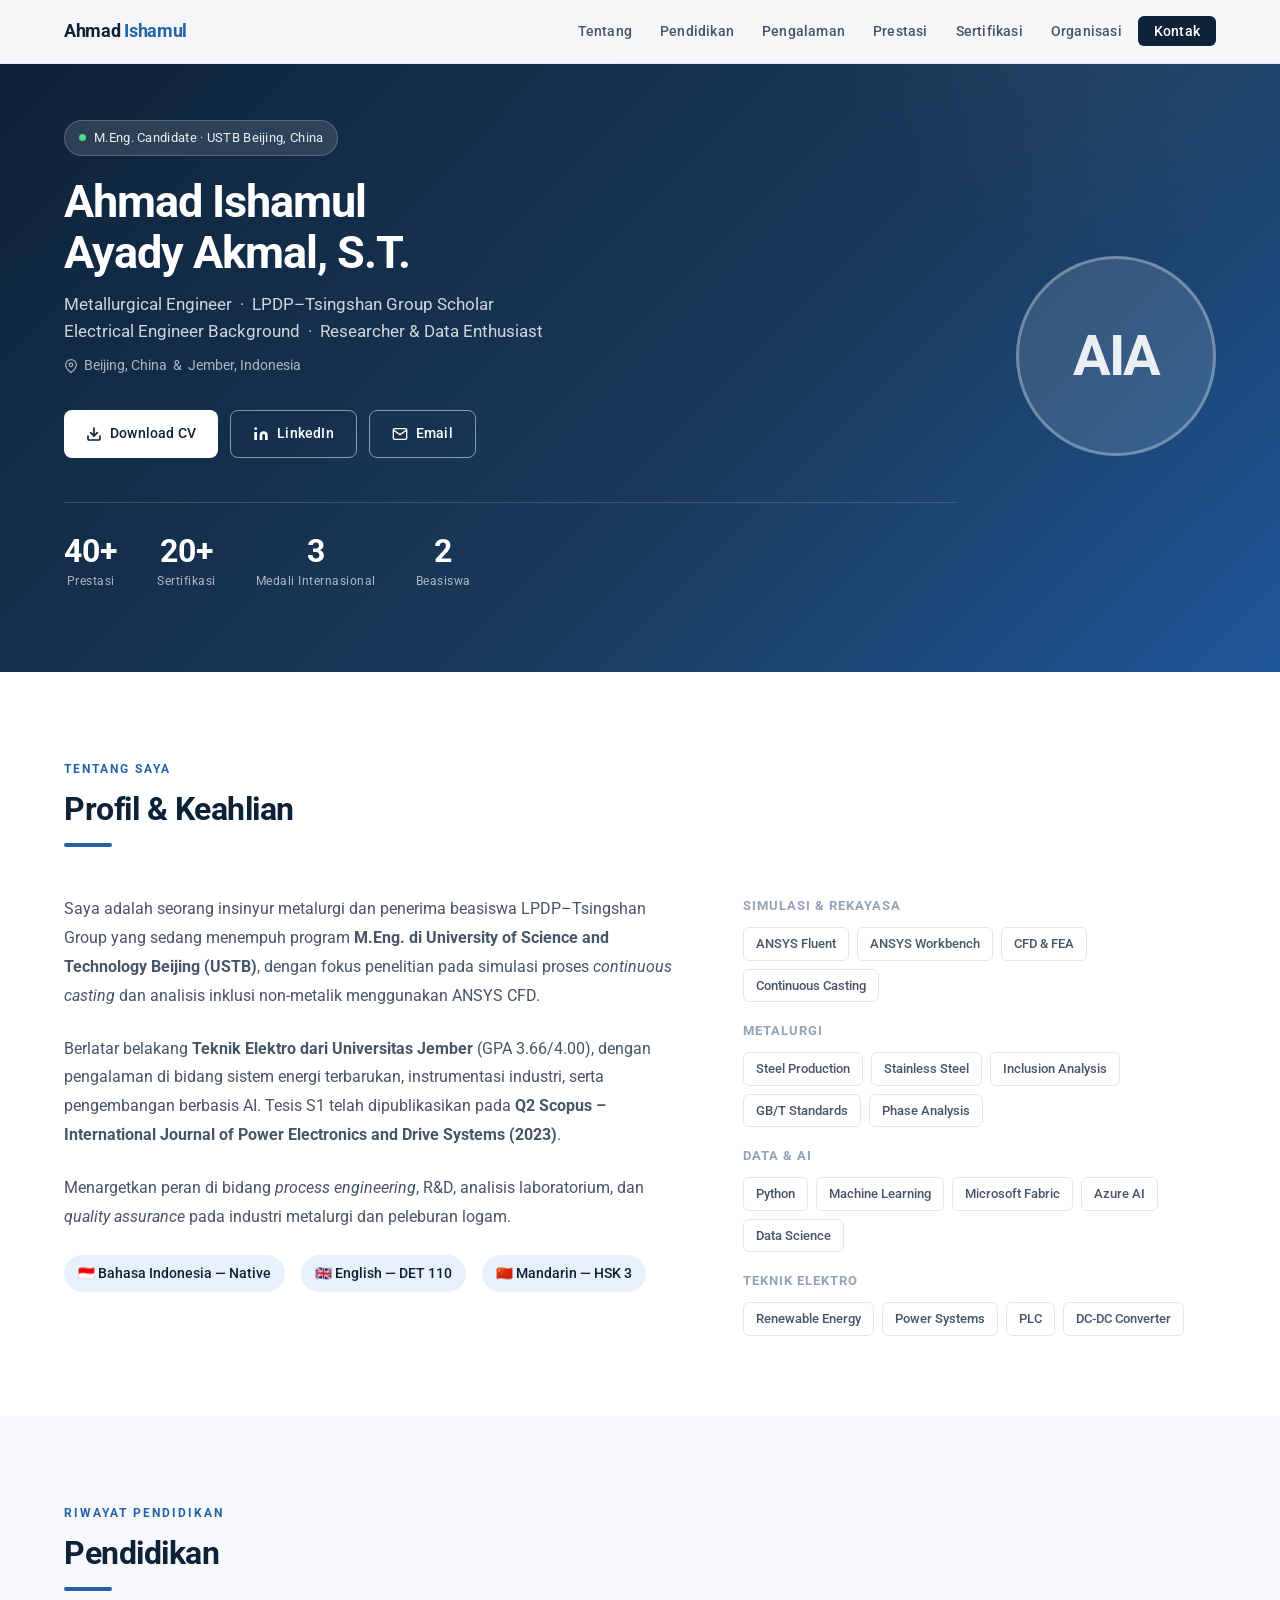
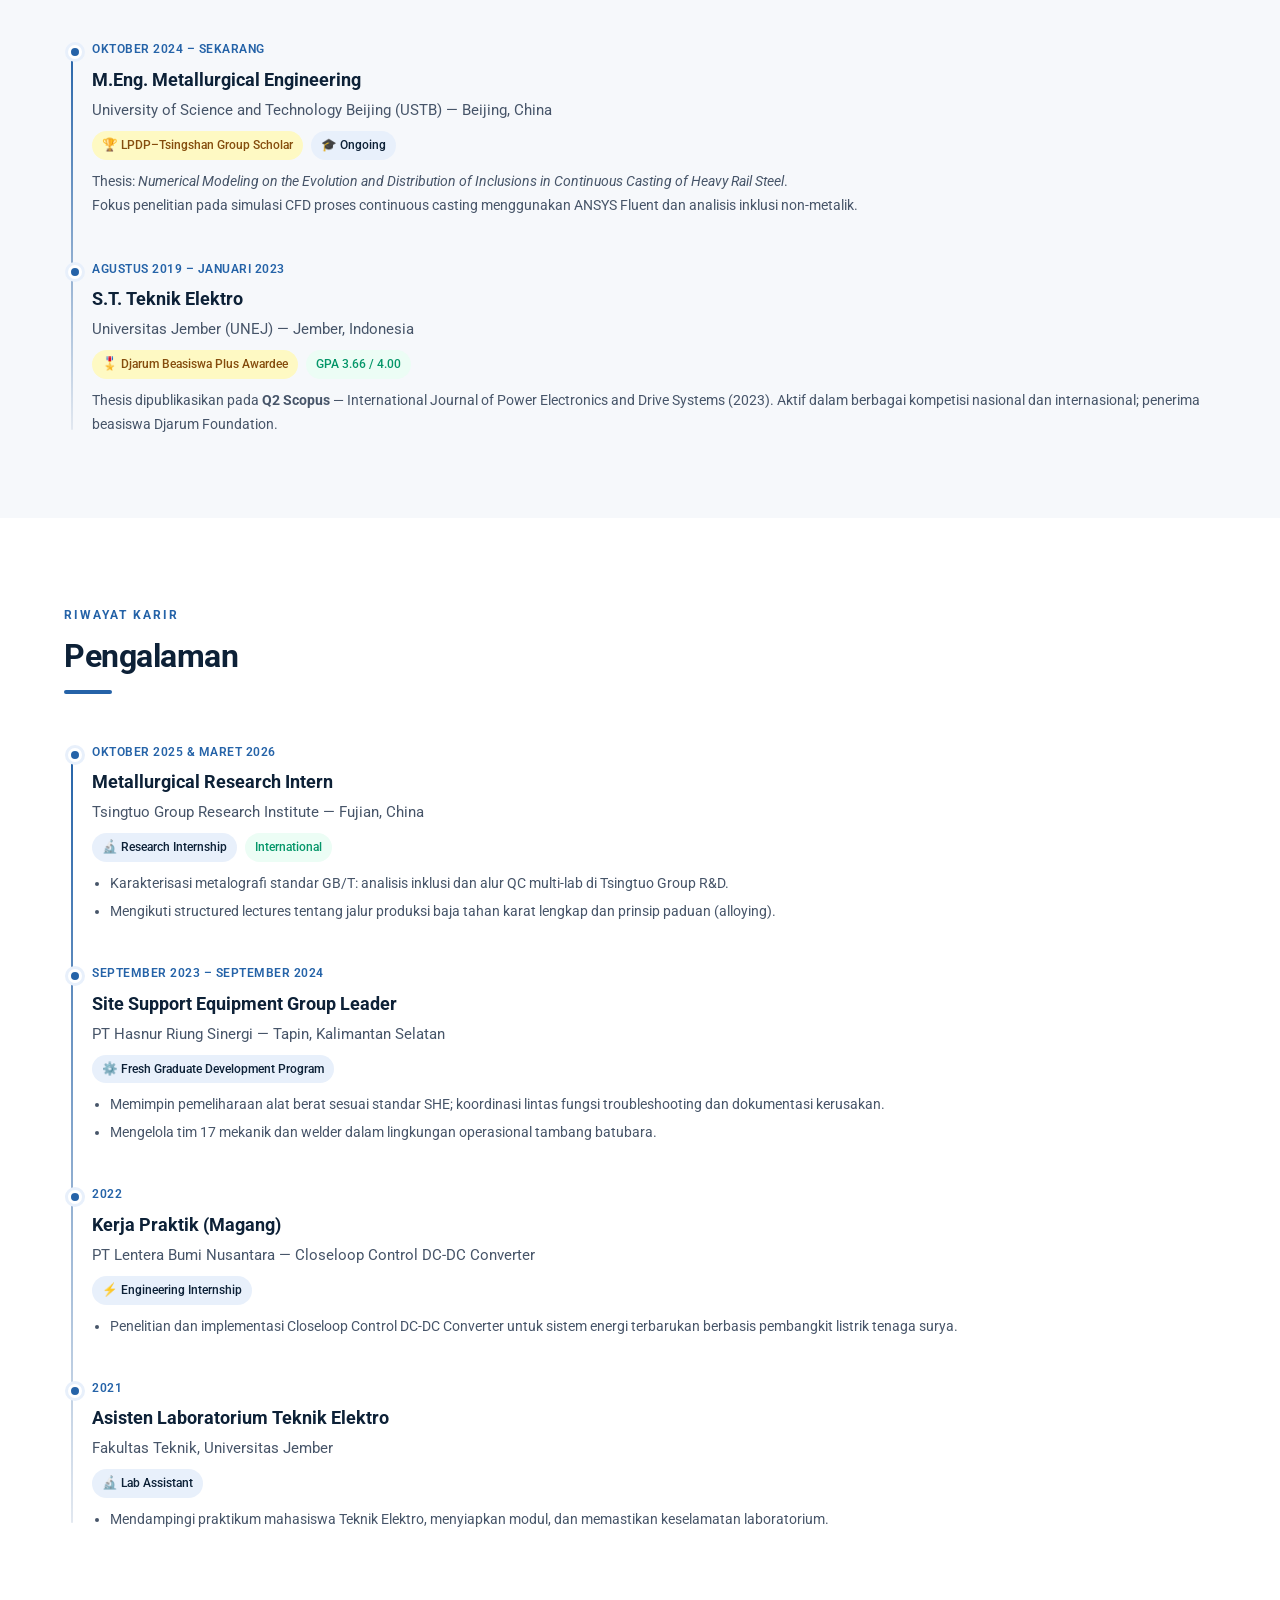
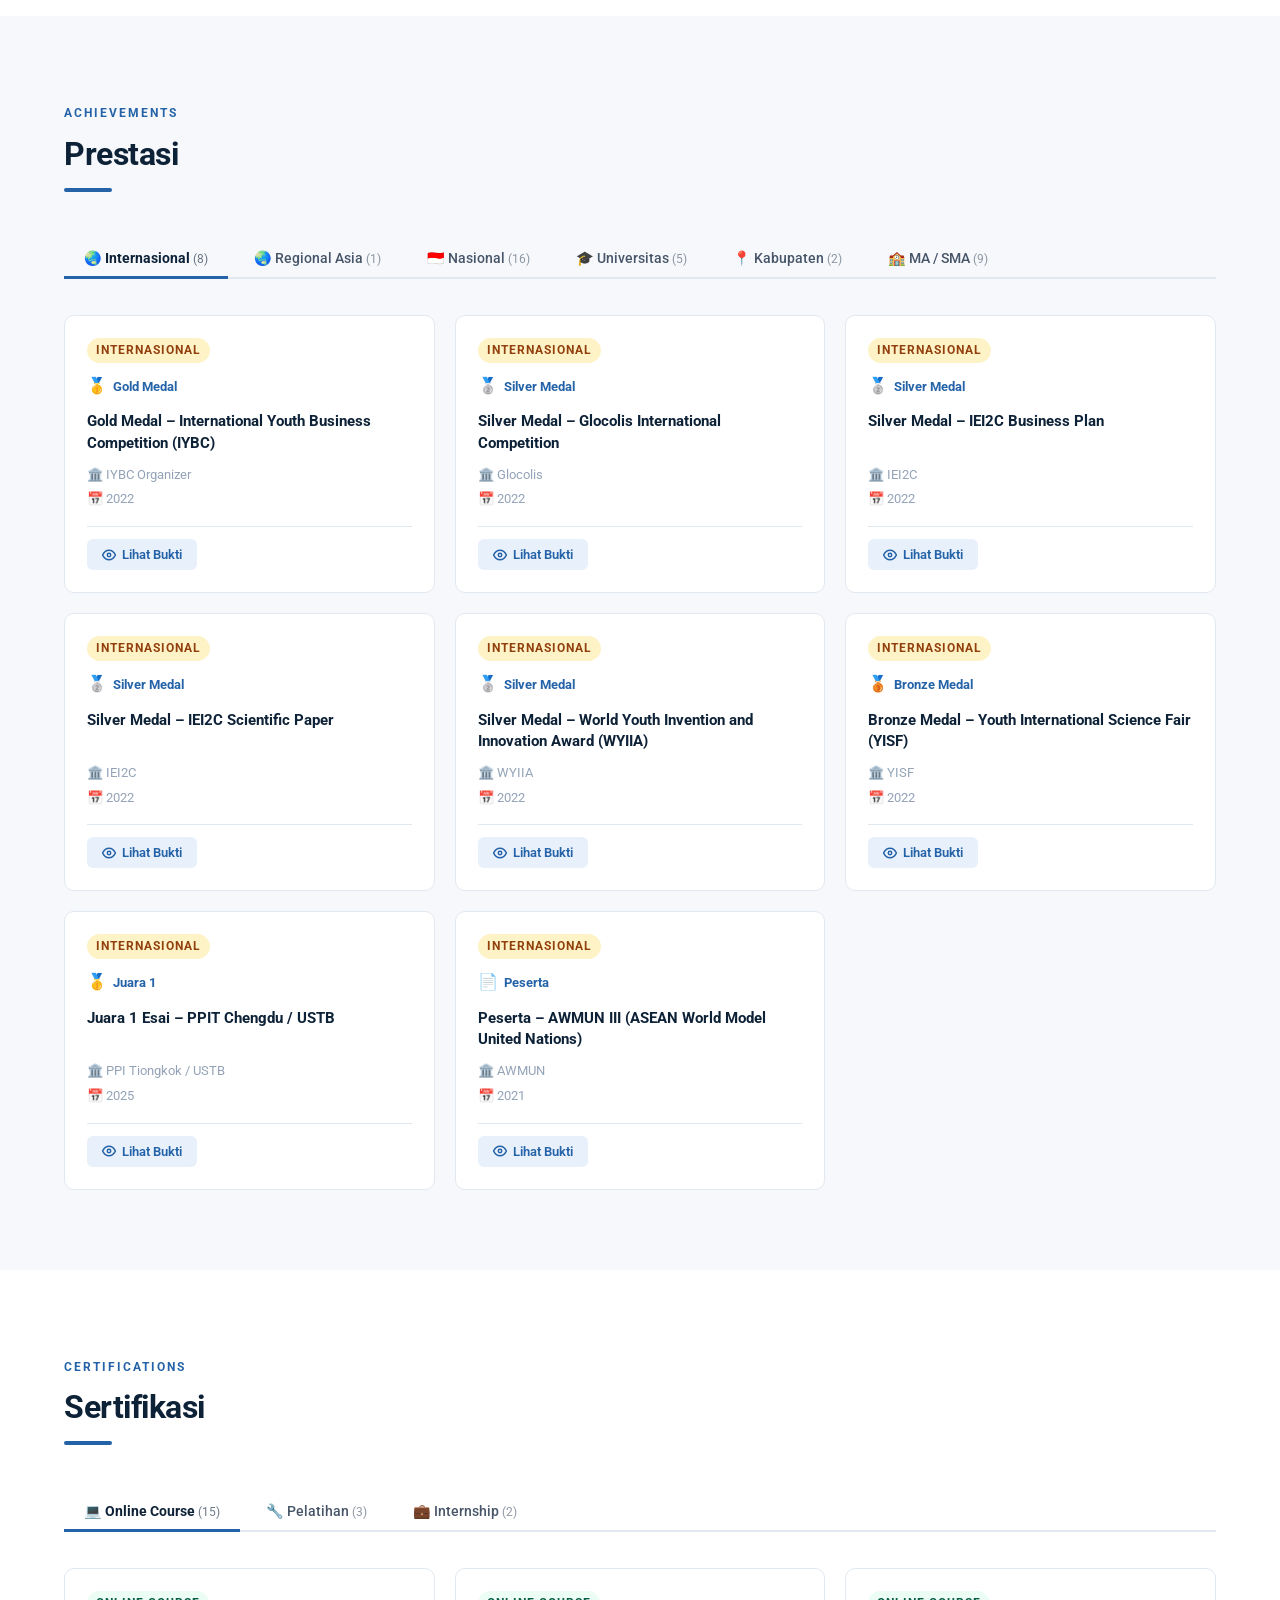
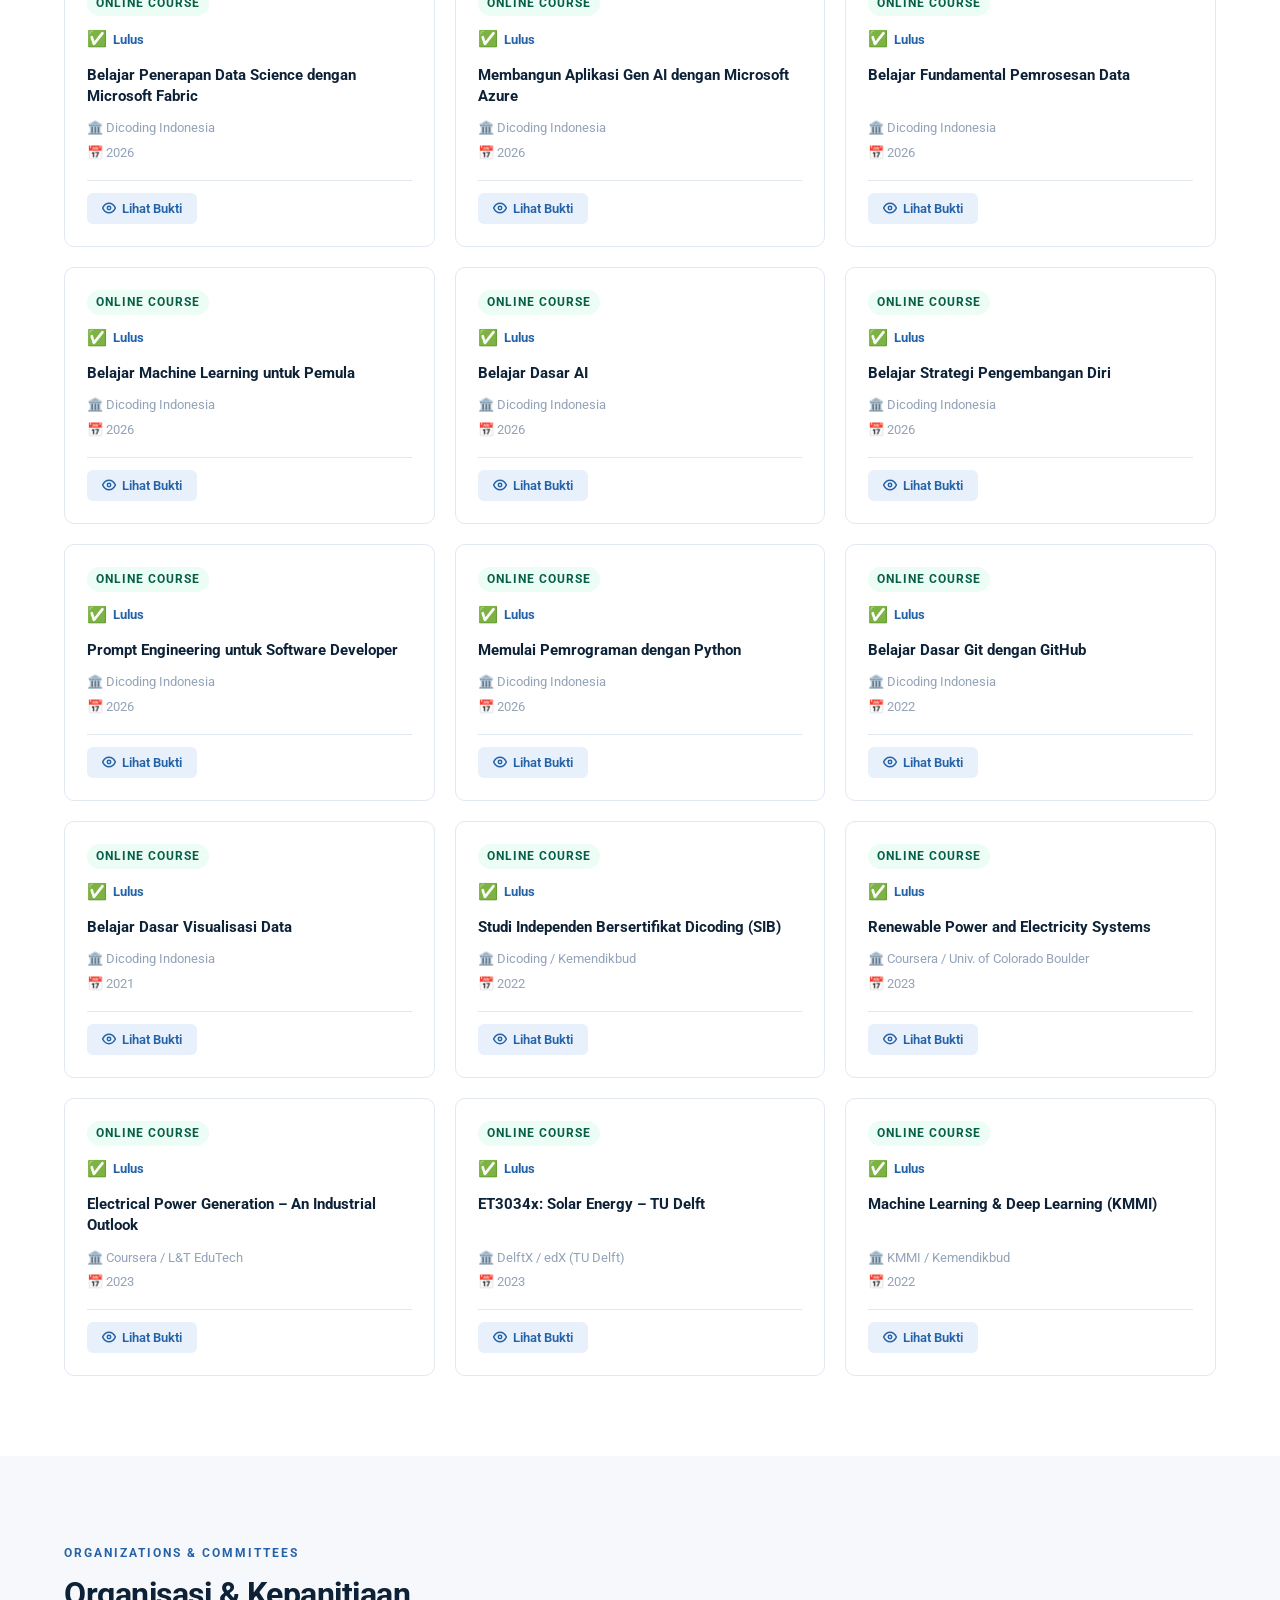
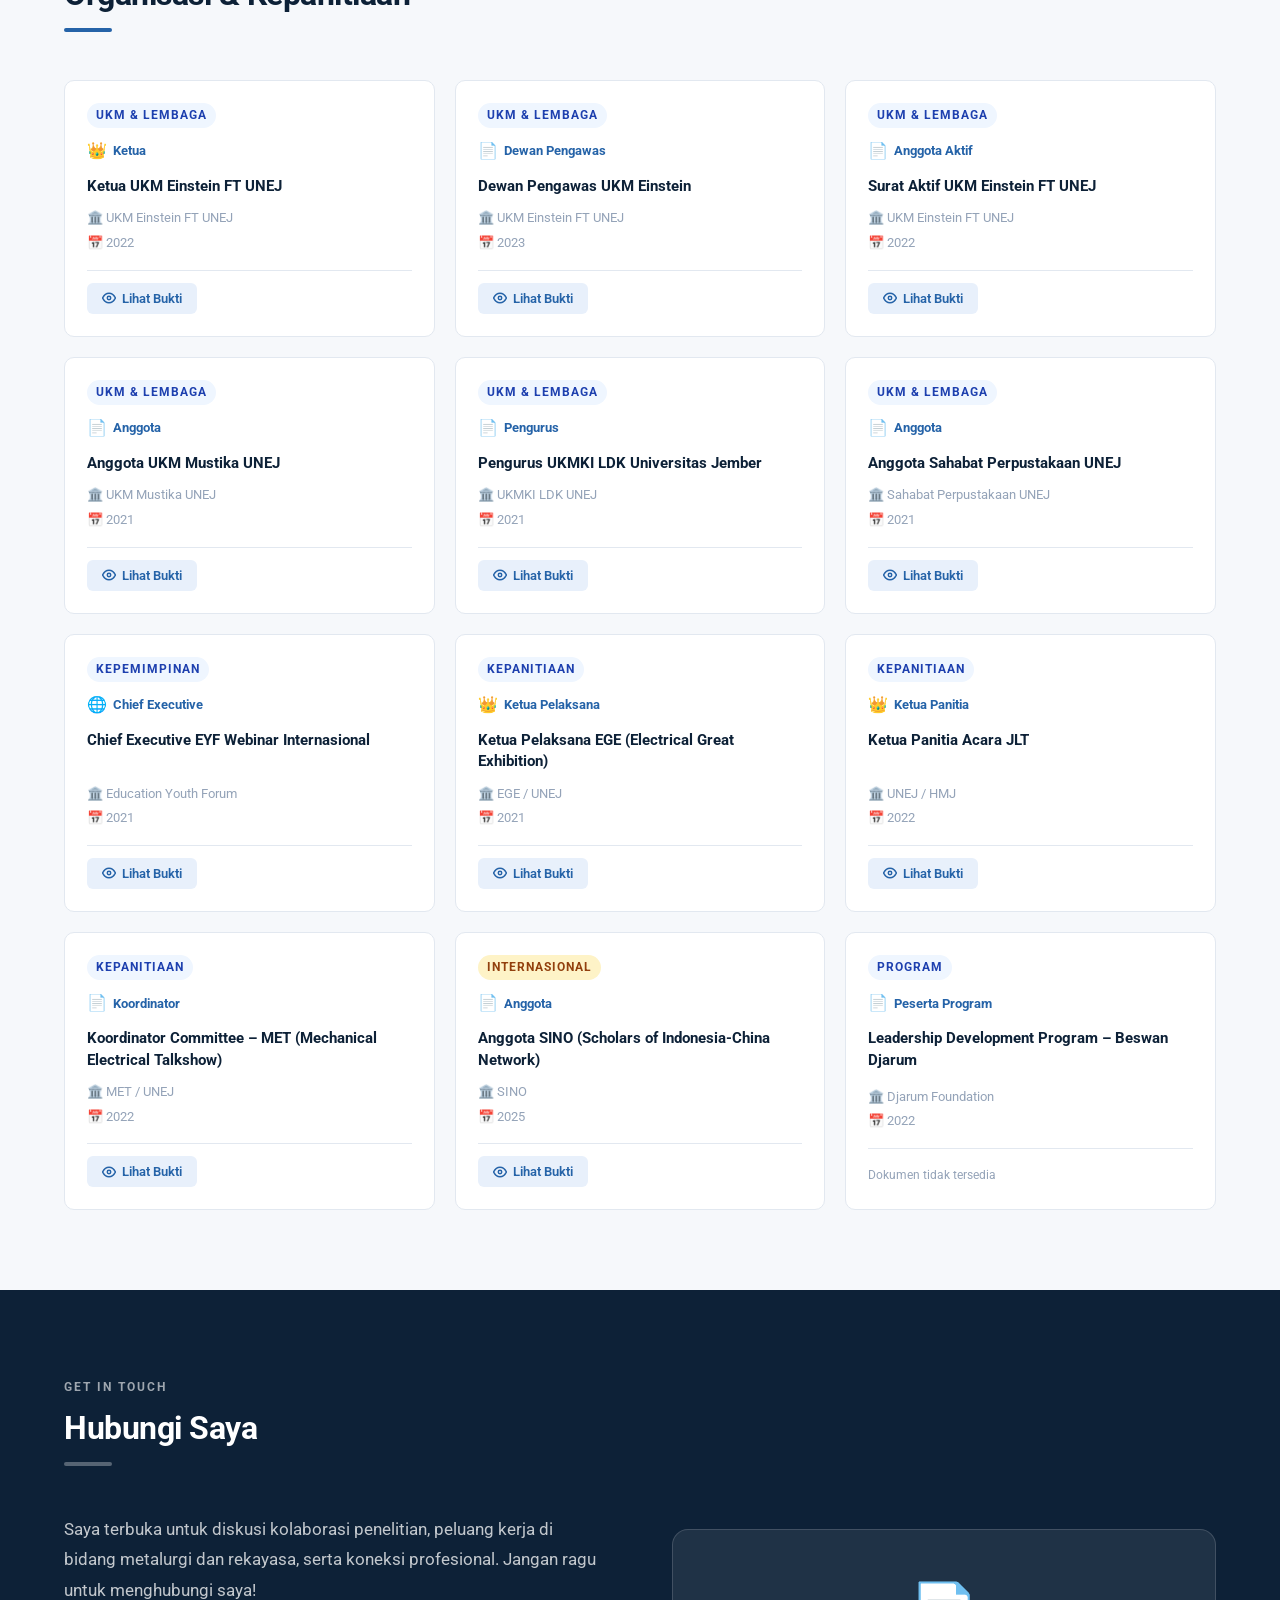
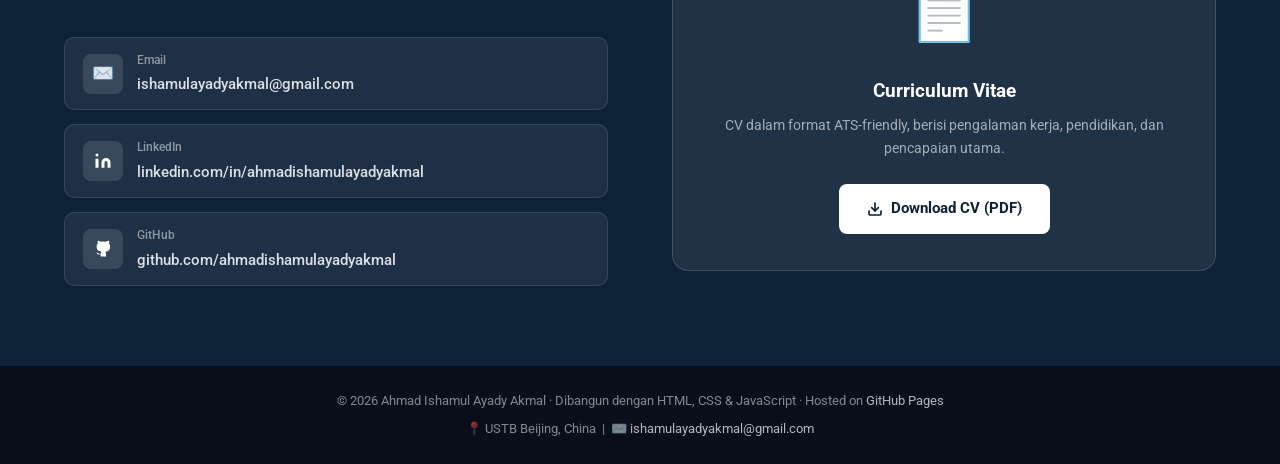
==== index.html @ e3a7e5b3 "Add files via upload" ====
<!DOCTYPE html>
<html lang="id">
<head>
  <meta charset="UTF-8" />
  <meta name="viewport" content="width=device-width, initial-scale=1.0" />
  <meta name="description" content="Ahmad Ishamul Ayady Akmal — Metallurgical Engineer, LPDP-Tsingshan Scholar, M.Eng. USTB Beijing. Personal branding website showcasing achievements, certifications, and organizational experience." />
  <meta name="author" content="Ahmad Ishamul Ayady Akmal" />
  <meta property="og:title" content="Ahmad Ishamul Ayady Akmal — Personal Portfolio" />
  <meta property="og:description" content="Metallurgical Engineer | LPDP-Tsingshan Scholar | M.Eng. USTB Beijing" />
  <meta property="og:type" content="website" />
  <title>Ahmad Ishamul Ayady Akmal | Portfolio</title>

  <!-- Google Fonts: Roboto -->
  <link rel="preconnect" href="https://fonts.googleapis.com" />
  <link rel="preconnect" href="https://fonts.gstatic.com" crossorigin />
  <link href="https://fonts.googleapis.com/css2?family=Roboto:wght@300;400;500;700&display=swap" rel="stylesheet" />

  <link rel="stylesheet" href="assets/css/style.css" />
</head>
<body>

  <!-- ============================================================
       NAVIGATION
       ============================================================ -->
  <nav class="navbar" role="navigation" aria-label="Main navigation">
    <div class="nav-inner">
      <a href="#hero" class="nav-logo">Ahmad <span>Ishamul</span></a>

      <ul class="nav-links" id="nav-links">
        <li><a href="#about">Tentang</a></li>
        <li><a href="#education">Pendidikan</a></li>
        <li><a href="#experience">Pengalaman</a></li>
        <li><a href="#prestasi">Prestasi</a></li>
        <li><a href="#sertifikasi">Sertifikasi</a></li>
        <li><a href="#organisasi">Organisasi</a></li>
        <li><a href="#kontak" class="nav-cta">Kontak</a></li>
      </ul>

      <div class="hamburger" id="hamburger" aria-label="Toggle menu" role="button" tabindex="0">
        <span></span><span></span><span></span>
      </div>
    </div>
  </nav>

  <!-- ============================================================
       HERO
       ============================================================ -->
  <section id="hero">
    <div class="container">
      <div class="hero-inner">
        <div class="hero-content">
          <div class="hero-badge">
            <span class="dot"></span>
            M.Eng. Candidate · USTB Beijing, China
          </div>

          <h1 class="hero-name">Ahmad Ishamul<br>Ayady Akmal, S.T.</h1>

          <p class="hero-title">
            Metallurgical Engineer &nbsp;·&nbsp; LPDP–Tsingshan Group Scholar<br>
            Electrical Engineer Background &nbsp;·&nbsp; Researcher &amp; Data Enthusiast
          </p>

          <p class="hero-location">
            <svg width="14" height="14" viewBox="0 0 24 24" fill="none" stroke="currentColor" stroke-width="2" stroke-linecap="round" stroke-linejoin="round"><path d="M21 10c0 7-9 13-9 13s-9-6-9-13a9 9 0 0 1 18 0z"/><circle cx="12" cy="10" r="3"/></svg>
            Beijing, China &nbsp;&amp;&nbsp; Jember, Indonesia
          </p>

          <div class="hero-buttons">
            <a href="documents/cv/CV_Ahmad_Ishamul_ATS.pdf" target="_blank" class="btn btn-white">
              <svg width="16" height="16" viewBox="0 0 24 24" fill="none" stroke="currentColor" stroke-width="2.5" stroke-linecap="round" stroke-linejoin="round"><path d="M21 15v4a2 2 0 0 1-2 2H5a2 2 0 0 1-2-2v-4"/><polyline points="7 10 12 15 17 10"/><line x1="12" y1="15" x2="12" y2="3"/></svg>
              Download CV
            </a>
            <a href="https://linkedin.com/in/ahmadishamulayadyakmal" target="_blank" rel="noopener" class="btn btn-outline">
              <svg width="16" height="16" viewBox="0 0 24 24" fill="currentColor"><path d="M16 8a6 6 0 0 1 6 6v7h-4v-7a2 2 0 0 0-2-2 2 2 0 0 0-2 2v7h-4v-7a6 6 0 0 1 6-6z"/><rect x="2" y="9" width="4" height="12"/><circle cx="4" cy="4" r="2"/></svg>
              LinkedIn
            </a>
            <a href="mailto:ishamulayadyakmal@gmail.com" class="btn btn-outline">
              <svg width="16" height="16" viewBox="0 0 24 24" fill="none" stroke="currentColor" stroke-width="2" stroke-linecap="round" stroke-linejoin="round"><path d="M4 4h16c1.1 0 2 .9 2 2v12c0 1.1-.9 2-2 2H4c-1.1 0-2-.9-2-2V6c0-1.1.9-2 2-2z"/><polyline points="22,6 12,13 2,6"/></svg>
              Email
            </a>
          </div>

          <div class="hero-stats">
            <div class="stat-item">
              <div class="stat-num">40+</div>
              <div class="stat-label">Prestasi</div>
            </div>
            <div class="stat-item">
              <div class="stat-num">20+</div>
              <div class="stat-label">Sertifikasi</div>
            </div>
            <div class="stat-item">
              <div class="stat-num">3</div>
              <div class="stat-label">Medali Internasional</div>
            </div>
            <div class="stat-item">
              <div class="stat-num">2</div>
              <div class="stat-label">Beasiswa</div>
            </div>
          </div>
        </div>

        <!-- Profile Avatar -->
        <div class="hero-avatar" id="hero-avatar">
          <!-- Replace src below with your actual photo path, e.g.: assets/img/profile.jpg -->
          <!-- <img src="assets/img/profile.jpg" alt="Ahmad Ishamul Ayady Akmal" id="profile-img" /> -->
          <span class="avatar-placeholder">AIA</span>
        </div>
      </div>
    </div>
  </section>

  <!-- ============================================================
       ABOUT
       ============================================================ -->
  <section id="about">
    <div class="container">
      <p class="section-label">Tentang Saya</p>
      <h2 class="section-title">Profil &amp; Keahlian</h2>
      <div class="section-divider"></div>

      <div class="about-grid">
        <div>
          <p class="about-summary">
            Saya adalah seorang insinyur metalurgi dan penerima beasiswa LPDP–Tsingshan Group yang sedang menempuh program <strong>M.Eng. di University of Science and Technology Beijing (USTB)</strong>, dengan fokus penelitian pada simulasi proses <em>continuous casting</em> dan analisis inklusi non-metalik menggunakan ANSYS CFD.
          </p>
          <p class="about-summary">
            Berlatar belakang <strong>Teknik Elektro dari Universitas Jember</strong> (GPA 3.66/4.00), dengan pengalaman di bidang sistem energi terbarukan, instrumentasi industri, serta pengembangan berbasis AI. Tesis S1 telah dipublikasikan pada <strong>Q2 Scopus – International Journal of Power Electronics and Drive Systems (2023)</strong>.
          </p>
          <p class="about-summary">
            Menargetkan peran di bidang <em>process engineering</em>, R&amp;D, analisis laboratorium, dan <em>quality assurance</em> pada industri metalurgi dan peleburan logam.
          </p>

          <div class="about-lang">
            <span class="lang-tag">🇮🇩 Bahasa Indonesia — Native</span>
            <span class="lang-tag">🇬🇧 English — DET 110</span>
            <span class="lang-tag">🇨🇳 Mandarin — HSK 3</span>
          </div>
        </div>

        <div class="skills-grid">
          <div>
            <div class="skill-group-title">Simulasi &amp; Rekayasa</div>
            <div class="skill-tags">
              <span class="skill-tag">ANSYS Fluent</span>
              <span class="skill-tag">ANSYS Workbench</span>
              <span class="skill-tag">CFD &amp; FEA</span>
              <span class="skill-tag">Continuous Casting</span>
            </div>
          </div>
          <div>
            <div class="skill-group-title">Metalurgi</div>
            <div class="skill-tags">
              <span class="skill-tag">Steel Production</span>
              <span class="skill-tag">Stainless Steel</span>
              <span class="skill-tag">Inclusion Analysis</span>
              <span class="skill-tag">GB/T Standards</span>
              <span class="skill-tag">Phase Analysis</span>
            </div>
          </div>
          <div>
            <div class="skill-group-title">Data &amp; AI</div>
            <div class="skill-tags">
              <span class="skill-tag">Python</span>
              <span class="skill-tag">Machine Learning</span>
              <span class="skill-tag">Microsoft Fabric</span>
              <span class="skill-tag">Azure AI</span>
              <span class="skill-tag">Data Science</span>
            </div>
          </div>
          <div>
            <div class="skill-group-title">Teknik Elektro</div>
            <div class="skill-tags">
              <span class="skill-tag">Renewable Energy</span>
              <span class="skill-tag">Power Systems</span>
              <span class="skill-tag">PLC</span>
              <span class="skill-tag">DC-DC Converter</span>
            </div>
          </div>
        </div>
      </div>
    </div>
  </section>

  <!-- ============================================================
       EDUCATION
       ============================================================ -->
  <section id="education">
    <div class="container">
      <p class="section-label">Riwayat Pendidikan</p>
      <h2 class="section-title">Pendidikan</h2>
      <div class="section-divider"></div>

      <div class="timeline">

        <div class="timeline-item">
          <div class="timeline-dot"></div>
          <div class="tl-period">Oktober 2024 – Sekarang</div>
          <div class="tl-title">M.Eng. Metallurgical Engineering</div>
          <div class="tl-subtitle">University of Science and Technology Beijing (USTB) — Beijing, China</div>
          <div class="tl-badges">
            <span class="badge badge-gold">🏆 LPDP–Tsingshan Group Scholar</span>
            <span class="badge badge-navy">🎓 Ongoing</span>
          </div>
          <div class="tl-desc">
            Thesis: <em>Numerical Modeling on the Evolution and Distribution of Inclusions in Continuous Casting of Heavy Rail Steel</em>.<br>
            Fokus penelitian pada simulasi CFD proses continuous casting menggunakan ANSYS Fluent dan analisis inklusi non-metalik.
          </div>
        </div>

        <div class="timeline-item">
          <div class="timeline-dot"></div>
          <div class="tl-period">Agustus 2019 – Januari 2023</div>
          <div class="tl-title">S.T. Teknik Elektro</div>
          <div class="tl-subtitle">Universitas Jember (UNEJ) — Jember, Indonesia</div>
          <div class="tl-badges">
            <span class="badge badge-gold">🎖️ Djarum Beasiswa Plus Awardee</span>
            <span class="badge badge-green">GPA 3.66 / 4.00</span>
          </div>
          <div class="tl-desc">
            Thesis dipublikasikan pada <strong>Q2 Scopus</strong> — International Journal of Power Electronics and Drive Systems (2023). Aktif dalam berbagai kompetisi nasional dan internasional; penerima beasiswa Djarum Foundation.
          </div>
        </div>

      </div>
    </div>
  </section>

  <!-- ============================================================
       EXPERIENCE
       ============================================================ -->
  <section id="experience">
    <div class="container">
      <p class="section-label">Riwayat Karir</p>
      <h2 class="section-title">Pengalaman</h2>
      <div class="section-divider"></div>

      <div class="timeline">

        <div class="timeline-item">
          <div class="timeline-dot"></div>
          <div class="tl-period">Oktober 2025 &amp; Maret 2026</div>
          <div class="tl-title">Metallurgical Research Intern</div>
          <div class="tl-subtitle">Tsingtuo Group Research Institute — Fujian, China</div>
          <div class="tl-badges">
            <span class="badge badge-navy">🔬 Research Internship</span>
            <span class="badge badge-green">International</span>
          </div>
          <ul class="tl-list">
            <li>Karakterisasi metalografi standar GB/T: analisis inklusi dan alur QC multi-lab di Tsingtuo Group R&amp;D.</li>
            <li>Mengikuti structured lectures tentang jalur produksi baja tahan karat lengkap dan prinsip paduan (alloying).</li>
          </ul>
        </div>

        <div class="timeline-item">
          <div class="timeline-dot"></div>
          <div class="tl-period">September 2023 – September 2024</div>
          <div class="tl-title">Site Support Equipment Group Leader</div>
          <div class="tl-subtitle">PT Hasnur Riung Sinergi — Tapin, Kalimantan Selatan</div>
          <div class="tl-badges">
            <span class="badge badge-navy">⚙️ Fresh Graduate Development Program</span>
          </div>
          <ul class="tl-list">
            <li>Memimpin pemeliharaan alat berat sesuai standar SHE; koordinasi lintas fungsi troubleshooting dan dokumentasi kerusakan.</li>
            <li>Mengelola tim 17 mekanik dan welder dalam lingkungan operasional tambang batubara.</li>
          </ul>
        </div>

        <div class="timeline-item">
          <div class="timeline-dot"></div>
          <div class="tl-period">2022</div>
          <div class="tl-title">Kerja Praktik (Magang)</div>
          <div class="tl-subtitle">PT Lentera Bumi Nusantara — Closeloop Control DC-DC Converter</div>
          <div class="tl-badges">
            <span class="badge badge-navy">⚡ Engineering Internship</span>
          </div>
          <ul class="tl-list">
            <li>Penelitian dan implementasi Closeloop Control DC-DC Converter untuk sistem energi terbarukan berbasis pembangkit listrik tenaga surya.</li>
          </ul>
        </div>

        <div class="timeline-item">
          <div class="timeline-dot"></div>
          <div class="tl-period">2021</div>
          <div class="tl-title">Asisten Laboratorium Teknik Elektro</div>
          <div class="tl-subtitle">Fakultas Teknik, Universitas Jember</div>
          <div class="tl-badges">
            <span class="badge badge-navy">🔬 Lab Assistant</span>
          </div>
          <ul class="tl-list">
            <li>Mendampingi praktikum mahasiswa Teknik Elektro, menyiapkan modul, dan memastikan keselamatan laboratorium.</li>
          </ul>
        </div>

      </div>
    </div>
  </section>

  <!-- ============================================================
       PRESTASI
       ============================================================ -->
  <section id="prestasi">
    <div class="container">
      <p class="section-label">Achievements</p>
      <h2 class="section-title">Prestasi</h2>
      <div class="section-divider"></div>

      <div class="tabs-header" id="prestasi-tabs-header"></div>
      <div id="prestasi-tabs-body"></div>
    </div>
  </section>

  <!-- ============================================================
       SERTIFIKASI
       ============================================================ -->
  <section id="sertifikasi">
    <div class="container">
      <p class="section-label">Certifications</p>
      <h2 class="section-title">Sertifikasi</h2>
      <div class="section-divider"></div>

      <div class="tabs-header" id="sertif-tabs-header"></div>
      <div id="sertif-tabs-body"></div>
    </div>
  </section>

  <!-- ============================================================
       ORGANISASI
       ============================================================ -->
  <section id="organisasi">
    <div class="container">
      <p class="section-label">Organizations &amp; Committees</p>
      <h2 class="section-title">Organisasi &amp; Kepanitiaan</h2>
      <div class="section-divider"></div>

      <div class="cards-grid" id="org-grid"></div>
    </div>
  </section>

  <!-- ============================================================
       KONTAK
       ============================================================ -->
  <section id="kontak">
    <div class="container">
      <p class="section-label" style="color:rgba(255,255,255,0.6);">Get in Touch</p>
      <h2 class="section-title">Hubungi Saya</h2>
      <div class="section-divider"></div>

      <div class="contact-grid">
        <div>
          <p class="contact-desc">
            Saya terbuka untuk diskusi kolaborasi penelitian, peluang kerja di bidang metalurgi dan rekayasa, serta koneksi profesional. Jangan ragu untuk menghubungi saya!
          </p>

          <div class="contact-links">
            <a href="mailto:ishamulayadyakmal@gmail.com" class="contact-link">
              <span class="cl-icon">✉️</span>
              <div>
                <div style="font-size:0.78rem;color:rgba(255,255,255,0.5);margin-bottom:2px;">Email</div>
                ishamulayadyakmal@gmail.com
              </div>
            </a>
            <a href="https://linkedin.com/in/ahmadishamulayadyakmal" target="_blank" rel="noopener" class="contact-link">
              <span class="cl-icon">
                <svg width="18" height="18" viewBox="0 0 24 24" fill="white"><path d="M16 8a6 6 0 0 1 6 6v7h-4v-7a2 2 0 0 0-2-2 2 2 0 0 0-2 2v7h-4v-7a6 6 0 0 1 6-6z"/><rect x="2" y="9" width="4" height="12"/><circle cx="4" cy="4" r="2"/></svg>
              </span>
              <div>
                <div style="font-size:0.78rem;color:rgba(255,255,255,0.5);margin-bottom:2px;">LinkedIn</div>
                linkedin.com/in/ahmadishamulayadyakmal
              </div>
            </a>
            <a href="https://github.com/ahmadishamulayadyakmal" target="_blank" rel="noopener" class="contact-link">
              <span class="cl-icon">
                <svg width="18" height="18" viewBox="0 0 24 24" fill="white"><path d="M9 19c-5 1.5-5-2.5-7-3m14 6v-3.87a3.37 3.37 0 0 0-.94-2.61c3.14-.35 6.44-1.54 6.44-7A5.44 5.44 0 0 0 20 4.77 5.07 5.07 0 0 0 19.91 1S18.73.65 16 2.48a13.38 13.38 0 0 0-7 0C6.27.65 5.09 1 5.09 1A5.07 5.07 0 0 0 5 4.77a5.44 5.44 0 0 0-1.5 3.78c0 5.42 3.3 6.61 6.44 7A3.37 3.37 0 0 0 9 18.13V22"/></svg>
              </span>
              <div>
                <div style="font-size:0.78rem;color:rgba(255,255,255,0.5);margin-bottom:2px;">GitHub</div>
                github.com/ahmadishamulayadyakmal
              </div>
            </a>
          </div>
        </div>

        <div>
          <div class="contact-cv-card">
            <div class="cv-icon">📄</div>
            <div class="cv-card-title">Curriculum Vitae</div>
            <div class="cv-card-sub">
              CV dalam format ATS-friendly, berisi pengalaman kerja, pendidikan, dan pencapaian utama.
            </div>
            <a href="documents/cv/CV_Ahmad_Ishamul_ATS.pdf" target="_blank" class="btn-cv-download">
              <svg width="16" height="16" viewBox="0 0 24 24" fill="none" stroke="currentColor" stroke-width="2.5" stroke-linecap="round" stroke-linejoin="round"><path d="M21 15v4a2 2 0 0 1-2 2H5a2 2 0 0 1-2-2v-4"/><polyline points="7 10 12 15 17 10"/><line x1="12" y1="15" x2="12" y2="3"/></svg>
              Download CV (PDF)
            </a>
          </div>
        </div>
      </div>
    </div>
  </section>

  <!-- ============================================================
       FOOTER
       ============================================================ -->
  <footer>
    <p>© 2026 Ahmad Ishamul Ayady Akmal · Dibangun dengan HTML, CSS &amp; JavaScript · Hosted on <a href="https://pages.github.com" target="_blank">GitHub Pages</a></p>
    <p style="margin-top:6px;">📍 USTB Beijing, China &nbsp;|&nbsp; ✉️ <a href="mailto:ishamulayadyakmal@gmail.com">ishamulayadyakmal@gmail.com</a></p>
  </footer>

  <!-- ============================================================
       MODAL DOCUMENT VIEWER
       ============================================================ -->
  <div class="modal-overlay" id="doc-modal" role="dialog" aria-modal="true" aria-labelledby="modal-title">
    <div class="modal-box">
      <div class="modal-header">
        <div class="modal-title" id="modal-title">Dokumen</div>
        <button class="modal-close" onclick="closeModal()" aria-label="Tutup">✕</button>
      </div>
      <div class="modal-body" id="modal-body"></div>
    </div>
  </div>

  <script src="assets/js/script.js"></script>
</body>
</html>
---- assets/css/style.css ----
/* ============================================================
   STYLE.CSS — Ahmad Ishamul Personal Branding Website
   Theme: White dominant + Navy Blue accent | Font: Roboto
   ============================================================ */

/* --- Google Fonts already imported via HTML <link> --- */

:root {
  --navy:        #0D2137;
  --navy-mid:    #1a3a5c;
  --navy-light:  #2563a8;
  --navy-xlight: #e8f0fb;
  --white:       #ffffff;
  --off-white:   #f6f8fb;
  --text:        #1e293b;
  --text-mid:    #475569;
  --text-light:  #94a3b8;
  --border:      #e2e8f0;
  --gold:        #c9a227;
  --silver:      #8a9bb0;
  --bronze:      #a0674e;
  --shadow-sm:   0 1px 3px rgba(0,0,0,0.08), 0 1px 2px rgba(0,0,0,0.04);
  --shadow-md:   0 4px 12px rgba(13,33,55,0.10), 0 2px 4px rgba(0,0,0,0.06);
  --shadow-lg:   0 10px 30px rgba(13,33,55,0.15);
  --radius:      10px;
  --radius-lg:   16px;
  --transition:  all 0.25s ease;
}

*, *::before, *::after { box-sizing: border-box; margin: 0; padding: 0; }

html { scroll-behavior: smooth; font-size: 16px; }

body {
  font-family: 'Roboto', sans-serif;
  color: var(--text);
  background: var(--white);
  line-height: 1.65;
  -webkit-font-smoothing: antialiased;
}

/* ---- SCROLLBAR ---- */
::-webkit-scrollbar { width: 6px; }
::-webkit-scrollbar-track { background: var(--off-white); }
::-webkit-scrollbar-thumb { background: var(--navy-mid); border-radius: 3px; }

/* ============================================================
   NAVIGATION
   ============================================================ */
.navbar {
  position: fixed;
  top: 0; left: 0; right: 0;
  z-index: 1000;
  background: rgba(255,255,255,0.96);
  backdrop-filter: blur(12px);
  border-bottom: 1px solid var(--border);
  height: 64px;
  display: flex;
  align-items: center;
}

.nav-inner {
  max-width: 1200px;
  margin: 0 auto;
  padding: 0 24px;
  display: flex;
  align-items: center;
  justify-content: space-between;
  width: 100%;
}

.nav-logo {
  font-weight: 700;
  font-size: 1.15rem;
  color: var(--navy);
  text-decoration: none;
  letter-spacing: -0.3px;
}
.nav-logo span { color: var(--navy-light); }

.nav-links {
  display: flex;
  gap: 4px;
  list-style: none;
}

.nav-links a {
  font-size: 0.85rem;
  font-weight: 500;
  color: var(--text-mid);
  text-decoration: none;
  padding: 6px 12px;
  border-radius: 6px;
  transition: var(--transition);
  letter-spacing: 0.2px;
}
.nav-links a:hover { color: var(--navy); background: var(--navy-xlight); }
.nav-links a.active { color: var(--navy); background: var(--navy-xlight); }

.nav-cta {
  background: var(--navy) !important;
  color: var(--white) !important;
  border-radius: 6px;
  padding: 7px 16px !important;
}
.nav-cta:hover { background: var(--navy-mid) !important; }

.hamburger {
  display: none;
  flex-direction: column;
  gap: 5px;
  cursor: pointer;
  padding: 4px;
}
.hamburger span {
  display: block;
  width: 22px;
  height: 2px;
  background: var(--navy);
  border-radius: 2px;
  transition: var(--transition);
}

/* ============================================================
   LAYOUT HELPERS
   ============================================================ */
.container { max-width: 1200px; margin: 0 auto; padding: 0 24px; }

section { padding: 88px 0 80px; }
section:nth-child(even) { background: var(--off-white); }

.section-label {
  font-size: 0.75rem;
  font-weight: 700;
  letter-spacing: 2px;
  text-transform: uppercase;
  color: var(--navy-light);
  margin-bottom: 10px;
}
.section-title {
  font-size: 2rem;
  font-weight: 700;
  color: var(--navy);
  margin-bottom: 14px;
  letter-spacing: -0.5px;
  line-height: 1.25;
}
.section-divider {
  width: 48px;
  height: 4px;
  background: var(--navy-light);
  border-radius: 2px;
  margin-bottom: 48px;
}

/* ============================================================
   HERO
   ============================================================ */
#hero {
  padding-top: 120px;
  padding-bottom: 80px;
  background: linear-gradient(135deg, var(--navy) 0%, var(--navy-mid) 60%, #1e5799 100%);
  color: var(--white);
  position: relative;
  overflow: hidden;
}
#hero::before {
  content: '';
  position: absolute;
  top: -50%; right: -10%;
  width: 600px; height: 600px;
  background: radial-gradient(circle, rgba(255,255,255,0.05) 0%, transparent 70%);
  pointer-events: none;
}

.hero-inner {
  display: grid;
  grid-template-columns: 1fr auto;
  align-items: center;
  gap: 60px;
}

.hero-badge {
  display: inline-flex;
  align-items: center;
  gap: 8px;
  background: rgba(255,255,255,0.12);
  border: 1px solid rgba(255,255,255,0.2);
  border-radius: 100px;
  padding: 6px 14px;
  font-size: 0.82rem;
  color: rgba(255,255,255,0.9);
  margin-bottom: 20px;
  letter-spacing: 0.3px;
}
.hero-badge .dot {
  width: 7px; height: 7px;
  background: #4ade80;
  border-radius: 50%;
  animation: pulse 2s infinite;
}
@keyframes pulse {
  0%, 100% { opacity: 1; }
  50% { opacity: 0.5; }
}

.hero-name {
  font-size: 2.8rem;
  font-weight: 700;
  letter-spacing: -1px;
  line-height: 1.15;
  margin-bottom: 12px;
}

.hero-title {
  font-size: 1.05rem;
  font-weight: 400;
  color: rgba(255,255,255,0.8);
  margin-bottom: 10px;
  line-height: 1.6;
}

.hero-location {
  font-size: 0.9rem;
  color: rgba(255,255,255,0.65);
  margin-bottom: 32px;
  display: flex;
  align-items: center;
  gap: 6px;
}

.hero-buttons {
  display: flex;
  flex-wrap: wrap;
  gap: 12px;
  margin-bottom: 44px;
}
.btn {
  display: inline-flex;
  align-items: center;
  gap: 8px;
  padding: 11px 22px;
  border-radius: 8px;
  font-size: 0.9rem;
  font-weight: 500;
  text-decoration: none;
  cursor: pointer;
  border: none;
  transition: var(--transition);
  font-family: 'Roboto', sans-serif;
  letter-spacing: 0.2px;
}
.btn-white {
  background: var(--white);
  color: var(--navy);
}
.btn-white:hover { background: #e8f0fb; transform: translateY(-1px); }
.btn-outline {
  background: transparent;
  color: var(--white);
  border: 1.5px solid rgba(255,255,255,0.5);
}
.btn-outline:hover { background: rgba(255,255,255,0.1); border-color: rgba(255,255,255,0.8); transform: translateY(-1px); }

.hero-stats {
  display: flex;
  gap: 40px;
  padding-top: 32px;
  border-top: 1px solid rgba(255,255,255,0.15);
}
.stat-item { text-align: center; }
.stat-num { font-size: 2rem; font-weight: 700; line-height: 1; }
.stat-label { font-size: 0.78rem; color: rgba(255,255,255,0.65); margin-top: 4px; letter-spacing: 0.5px; }

/* Profile Avatar */
.hero-avatar {
  width: 200px; height: 200px;
  border-radius: 50%;
  background: rgba(255,255,255,0.12);
  border: 3px solid rgba(255,255,255,0.3);
  display: flex;
  align-items: center;
  justify-content: center;
  flex-shrink: 0;
  font-size: 3.5rem;
  font-weight: 700;
  color: rgba(255,255,255,0.9);
  overflow: hidden;
  position: relative;
}
.hero-avatar img {
  width: 100%; height: 100%;
  object-fit: cover;
  position: absolute;
  top: 0; left: 0;
}
.avatar-placeholder { letter-spacing: -2px; }

/* ============================================================
   ABOUT
   ============================================================ */
.about-grid {
  display: grid;
  grid-template-columns: 1.3fr 1fr;
  gap: 64px;
  align-items: start;
}

.about-summary {
  font-size: 1rem;
  color: var(--text-mid);
  line-height: 1.8;
  margin-bottom: 24px;
}

.about-lang {
  display: flex;
  gap: 16px;
  flex-wrap: wrap;
  margin-top: 24px;
}
.lang-tag {
  display: inline-flex;
  align-items: center;
  gap: 8px;
  background: var(--navy-xlight);
  color: var(--navy);
  padding: 7px 14px;
  border-radius: 100px;
  font-size: 0.85rem;
  font-weight: 500;
}

.skills-grid {
  display: flex;
  flex-direction: column;
  gap: 18px;
}
.skill-group-title {
  font-size: 0.82rem;
  font-weight: 700;
  letter-spacing: 1px;
  text-transform: uppercase;
  color: var(--text-light);
  margin-bottom: 10px;
}
.skill-tags {
  display: flex;
  flex-wrap: wrap;
  gap: 8px;
}
.skill-tag {
  background: var(--white);
  border: 1.5px solid var(--border);
  color: var(--text-mid);
  padding: 5px 12px;
  border-radius: 6px;
  font-size: 0.82rem;
  font-weight: 500;
  transition: var(--transition);
}
.skill-tag:hover { border-color: var(--navy-light); color: var(--navy); background: var(--navy-xlight); }

/* ============================================================
   EDUCATION
   ============================================================ */
.timeline {
  position: relative;
  padding-left: 28px;
}
.timeline::before {
  content: '';
  position: absolute;
  left: 7px; top: 8px; bottom: 8px;
  width: 2px;
  background: linear-gradient(to bottom, var(--navy-light), var(--border));
  border-radius: 1px;
}
.timeline-item {
  position: relative;
  margin-bottom: 40px;
}
.timeline-item:last-child { margin-bottom: 0; }

.timeline-dot {
  position: absolute;
  left: -24px; top: 6px;
  width: 14px; height: 14px;
  background: var(--navy-light);
  border: 3px solid var(--white);
  border-radius: 50%;
  box-shadow: 0 0 0 3px var(--navy-xlight);
}

.tl-period {
  font-size: 0.78rem;
  font-weight: 600;
  color: var(--navy-light);
  letter-spacing: 0.5px;
  margin-bottom: 6px;
  text-transform: uppercase;
}
.tl-title {
  font-size: 1.1rem;
  font-weight: 700;
  color: var(--navy);
  margin-bottom: 3px;
}
.tl-subtitle {
  font-size: 0.95rem;
  color: var(--text-mid);
  margin-bottom: 8px;
}
.tl-badges {
  display: flex;
  flex-wrap: wrap;
  gap: 8px;
  margin-bottom: 10px;
}
.badge {
  display: inline-flex;
  align-items: center;
  gap: 5px;
  padding: 4px 10px;
  border-radius: 100px;
  font-size: 0.78rem;
  font-weight: 500;
}
.badge-navy { background: var(--navy-xlight); color: var(--navy); }
.badge-green { background: #ecfdf5; color: #059669; }
.badge-gold { background: #fef9c3; color: #854d0e; }
.tl-desc {
  font-size: 0.9rem;
  color: var(--text-mid);
  line-height: 1.7;
}
.tl-list {
  margin: 8px 0 0 0;
  padding-left: 18px;
}
.tl-list li {
  font-size: 0.9rem;
  color: var(--text-mid);
  margin-bottom: 5px;
  line-height: 1.6;
}

/* ============================================================
   TABS
   ============================================================ */
.tabs-header {
  display: flex;
  flex-wrap: wrap;
  gap: 6px;
  border-bottom: 2px solid var(--border);
  margin-bottom: 36px;
  padding-bottom: 0;
}
.tab-btn {
  padding: 10px 20px;
  border: none;
  background: none;
  font-family: 'Roboto', sans-serif;
  font-size: 0.88rem;
  font-weight: 500;
  color: var(--text-mid);
  cursor: pointer;
  border-bottom: 3px solid transparent;
  margin-bottom: -2px;
  transition: var(--transition);
  border-radius: 4px 4px 0 0;
  white-space: nowrap;
}
.tab-btn:hover { color: var(--navy); background: var(--navy-xlight); }
.tab-btn.active { color: var(--navy); border-bottom-color: var(--navy-light); font-weight: 700; }

.tab-pane { display: none; }
.tab-pane.active { display: block; }

/* ============================================================
   CARDS (Prestasi / Sertifikasi / Organisasi)
   ============================================================ */
.cards-grid {
  display: grid;
  grid-template-columns: repeat(auto-fill, minmax(300px, 1fr));
  gap: 20px;
}

.card {
  background: var(--white);
  border: 1.5px solid var(--border);
  border-radius: var(--radius);
  padding: 22px;
  display: flex;
  flex-direction: column;
  gap: 10px;
  transition: var(--transition);
  position: relative;
  overflow: hidden;
}
.card::before {
  content: '';
  position: absolute;
  top: 0; left: 0;
  width: 4px; height: 100%;
  background: var(--navy-light);
  border-radius: 2px 0 0 2px;
  opacity: 0;
  transition: var(--transition);
}
.card:hover { border-color: var(--navy-light); box-shadow: var(--shadow-md); transform: translateY(-2px); }
.card:hover::before { opacity: 1; }

.card-level-badge {
  display: inline-flex;
  align-items: center;
  gap: 5px;
  font-size: 0.72rem;
  font-weight: 700;
  letter-spacing: 1px;
  text-transform: uppercase;
  padding: 3px 9px;
  border-radius: 100px;
  width: fit-content;
}
.level-intl    { background: #fef3c7; color: #92400e; }
.level-regional{ background: #ede9fe; color: #5b21b6; }
.level-national{ background: #ecfdf5; color: #065f46; }
.level-univ    { background: #eff6ff; color: #1e40af; }
.level-kab     { background: #fff7ed; color: #9a3412; }
.level-ma      { background: #f0fdf4; color: #166534; }

.card-status {
  display: inline-flex;
  align-items: center;
  gap: 6px;
  font-size: 0.8rem;
  font-weight: 700;
  color: var(--navy-light);
  margin-bottom: 2px;
}
.card-status .icon { font-size: 1rem; }

.card-name {
  font-size: 0.95rem;
  font-weight: 700;
  color: var(--navy);
  line-height: 1.4;
  flex: 1;
}

.card-meta {
  font-size: 0.82rem;
  color: var(--text-light);
  display: flex;
  flex-direction: column;
  gap: 3px;
}
.card-meta span { display: flex; align-items: center; gap: 5px; }

.card-footer {
  margin-top: 6px;
  padding-top: 12px;
  border-top: 1px solid var(--border);
}

.btn-proof {
  display: inline-flex;
  align-items: center;
  gap: 6px;
  font-size: 0.82rem;
  font-weight: 600;
  color: var(--navy-light);
  background: var(--navy-xlight);
  border: 1.5px solid transparent;
  padding: 7px 14px;
  border-radius: 6px;
  cursor: pointer;
  transition: var(--transition);
  font-family: 'Roboto', sans-serif;
  text-decoration: none;
}
.btn-proof:hover { background: var(--navy); color: var(--white); }

/* ============================================================
   MODAL
   ============================================================ */
.modal-overlay {
  display: none;
  position: fixed;
  inset: 0;
  z-index: 2000;
  background: rgba(13,33,55,0.75);
  backdrop-filter: blur(4px);
  align-items: center;
  justify-content: center;
  padding: 20px;
}
.modal-overlay.open { display: flex; }

.modal-box {
  background: var(--white);
  border-radius: var(--radius-lg);
  max-width: 900px;
  width: 100%;
  max-height: 90vh;
  display: flex;
  flex-direction: column;
  box-shadow: var(--shadow-lg);
  overflow: hidden;
}

.modal-header {
  display: flex;
  align-items: center;
  justify-content: space-between;
  padding: 18px 24px;
  border-bottom: 1px solid var(--border);
  flex-shrink: 0;
}
.modal-title {
  font-size: 1rem;
  font-weight: 700;
  color: var(--navy);
  line-height: 1.35;
  padding-right: 16px;
}
.modal-close {
  width: 36px; height: 36px;
  border-radius: 50%;
  border: 1.5px solid var(--border);
  background: none;
  cursor: pointer;
  font-size: 1.2rem;
  color: var(--text-mid);
  display: flex;
  align-items: center;
  justify-content: center;
  flex-shrink: 0;
  transition: var(--transition);
}
.modal-close:hover { background: var(--off-white); color: var(--navy); }

.modal-body {
  flex: 1;
  overflow: auto;
  padding: 0;
  min-height: 0;
  display: flex;
  align-items: center;
  justify-content: center;
  background: #f1f5f9;
}
.modal-body iframe {
  width: 100%;
  height: 70vh;
  border: none;
  display: block;
}
.modal-body img {
  max-width: 100%;
  max-height: 70vh;
  object-fit: contain;
  display: block;
  margin: auto;
}

/* ============================================================
   CONTACT
   ============================================================ */
#kontak {
  background: var(--navy);
  color: var(--white);
}
#kontak .section-title { color: var(--white); }
#kontak .section-divider { background: rgba(255,255,255,0.3); }

.contact-grid {
  display: grid;
  grid-template-columns: 1fr 1fr;
  gap: 64px;
  align-items: center;
}
.contact-desc {
  font-size: 1.05rem;
  color: rgba(255,255,255,0.75);
  line-height: 1.8;
  margin-bottom: 32px;
}
.contact-links {
  display: flex;
  flex-direction: column;
  gap: 14px;
}
.contact-link {
  display: flex;
  align-items: center;
  gap: 14px;
  text-decoration: none;
  color: rgba(255,255,255,0.85);
  font-size: 0.95rem;
  padding: 12px 18px;
  background: rgba(255,255,255,0.07);
  border: 1px solid rgba(255,255,255,0.1);
  border-radius: var(--radius);
  transition: var(--transition);
  font-weight: 500;
}
.contact-link:hover {
  background: rgba(255,255,255,0.14);
  border-color: rgba(255,255,255,0.25);
  transform: translateX(4px);
}
.contact-link .cl-icon {
  width: 40px; height: 40px;
  background: rgba(255,255,255,0.12);
  border-radius: 8px;
  display: flex;
  align-items: center;
  justify-content: center;
  font-size: 1.1rem;
  flex-shrink: 0;
}

.contact-cv-card {
  background: rgba(255,255,255,0.08);
  border: 1.5px solid rgba(255,255,255,0.15);
  border-radius: var(--radius-lg);
  padding: 36px;
  text-align: center;
}
.cv-icon { font-size: 3.5rem; margin-bottom: 16px; }
.cv-card-title { font-size: 1.2rem; font-weight: 700; margin-bottom: 8px; }
.cv-card-sub {
  font-size: 0.9rem;
  color: rgba(255,255,255,0.6);
  margin-bottom: 24px;
  line-height: 1.6;
}
.btn-cv-download {
  display: inline-flex;
  align-items: center;
  gap: 8px;
  padding: 12px 28px;
  background: var(--white);
  color: var(--navy);
  border-radius: 8px;
  font-weight: 700;
  font-size: 0.95rem;
  text-decoration: none;
  transition: var(--transition);
}
.btn-cv-download:hover { background: #e8f0fb; transform: translateY(-2px); box-shadow: 0 4px 12px rgba(0,0,0,0.2); }

/* ============================================================
   FOOTER
   ============================================================ */
footer {
  background: #080f1a;
  color: rgba(255,255,255,0.5);
  text-align: center;
  padding: 24px;
  font-size: 0.82rem;
  line-height: 1.7;
}
footer a { color: rgba(255,255,255,0.7); text-decoration: none; }
footer a:hover { color: var(--white); }

/* ============================================================
   RESPONSIVE
   ============================================================ */
@media (max-width: 900px) {
  .hero-inner { grid-template-columns: 1fr; gap: 32px; }
  .hero-avatar { width: 140px; height: 140px; font-size: 2.5rem; }
  .hero-name { font-size: 2.2rem; }
  .about-grid { grid-template-columns: 1fr; gap: 40px; }
  .contact-grid { grid-template-columns: 1fr; gap: 40px; }
  .section-title { font-size: 1.6rem; }
}

@media (max-width: 768px) {
  .nav-links { display: none; }
  .nav-links.open {
    display: flex;
    flex-direction: column;
    position: fixed;
    top: 64px; left: 0; right: 0;
    background: var(--white);
    border-bottom: 1px solid var(--border);
    padding: 16px 24px 24px;
    gap: 4px;
    box-shadow: var(--shadow-md);
  }
  .hamburger { display: flex; }
  section { padding: 64px 0; }
  .hero-stats { gap: 24px; }
  .hero-name { font-size: 1.9rem; }
  .cards-grid { grid-template-columns: 1fr; }
  .tabs-header { gap: 4px; }
  .tab-btn { padding: 8px 14px; font-size: 0.82rem; }
}

@media (max-width: 480px) {
  .hero-name { font-size: 1.6rem; }
  .hero-buttons { flex-direction: column; }
  .btn { width: 100%; justify-content: center; }
  .container { padding: 0 16px; }
}
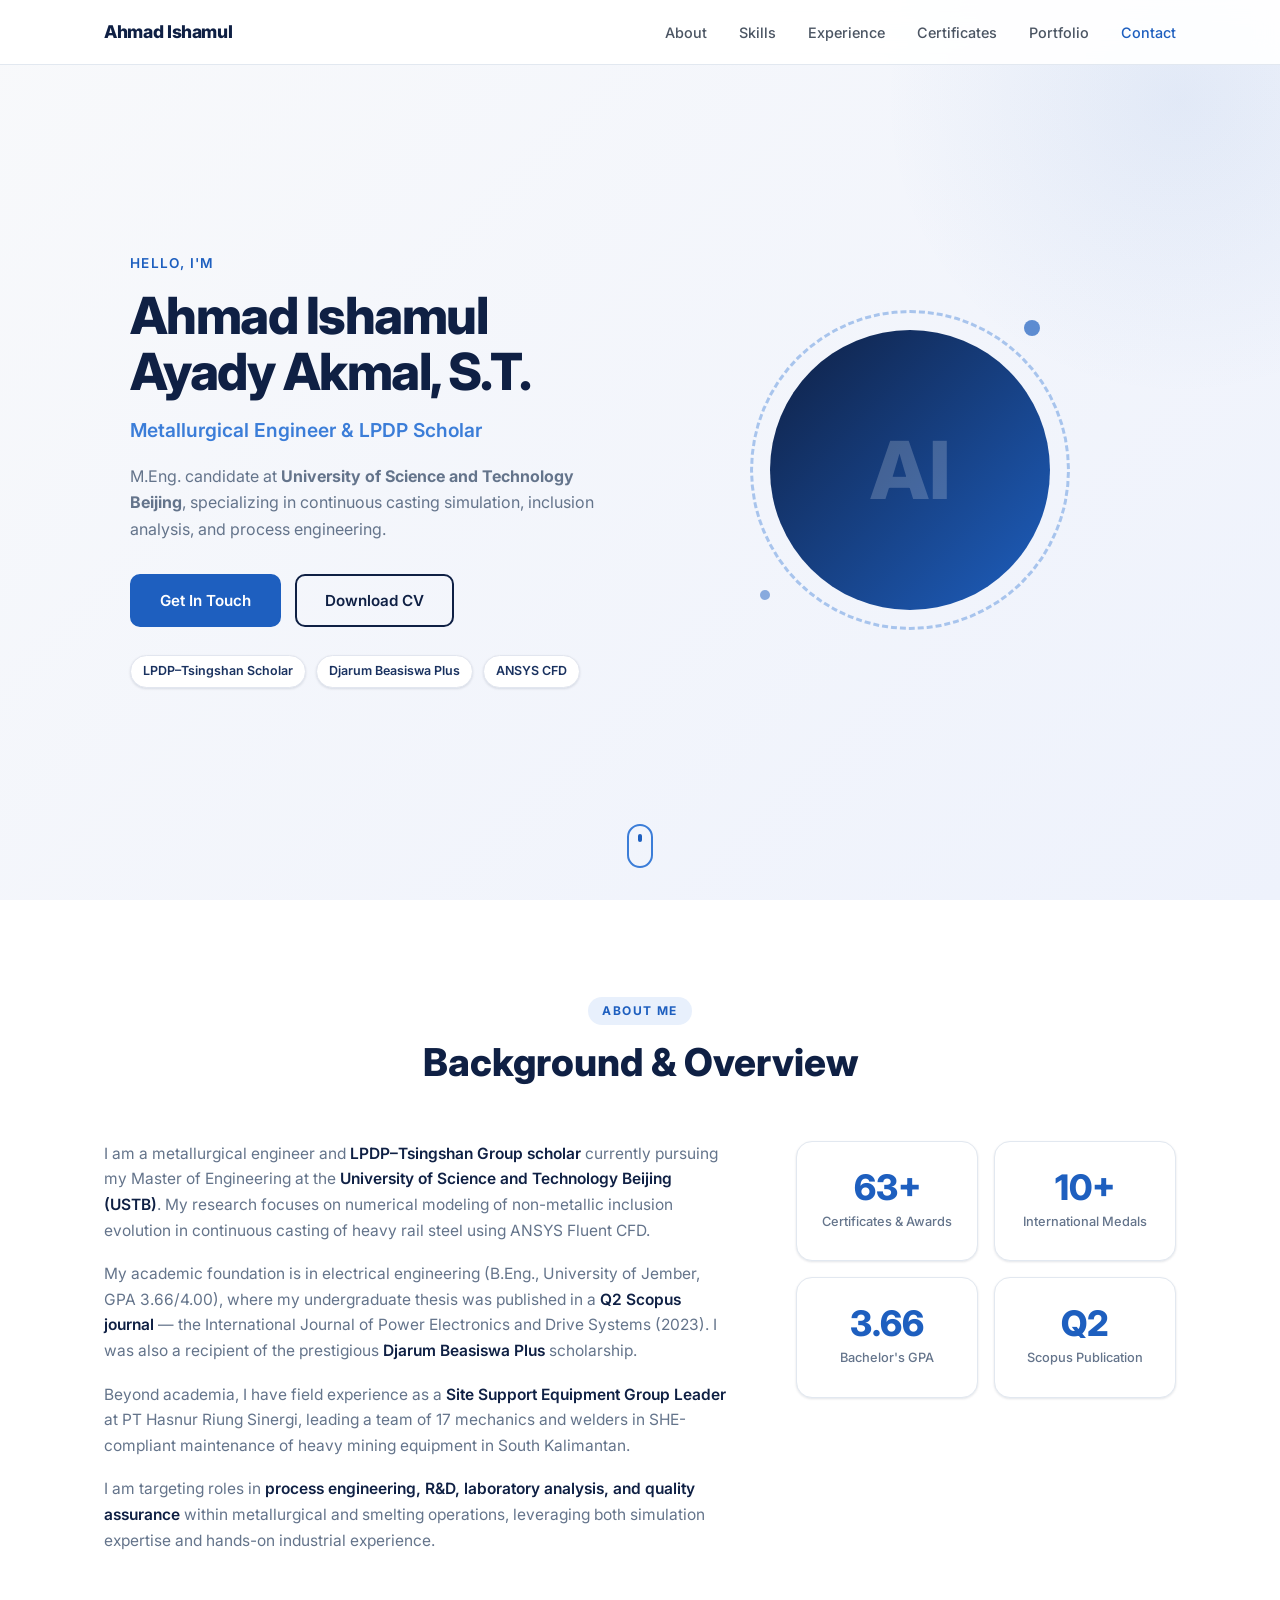
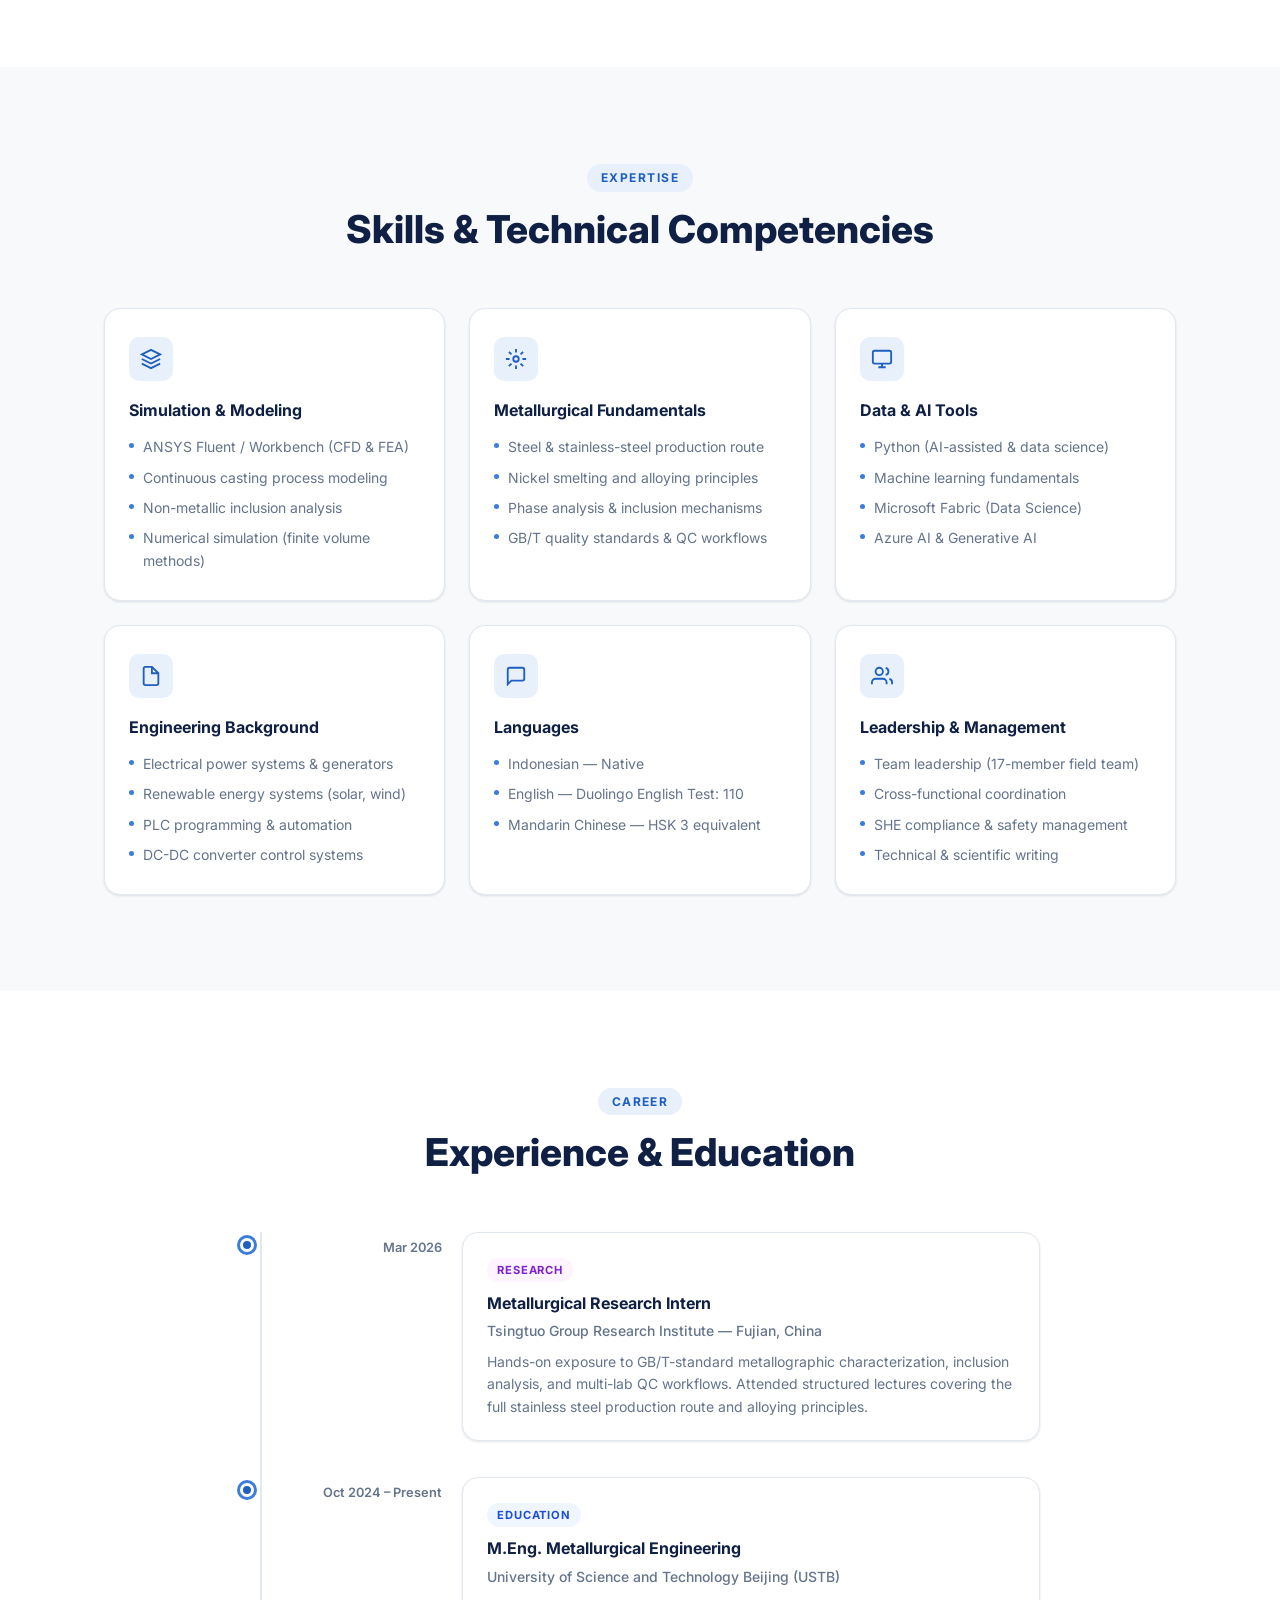
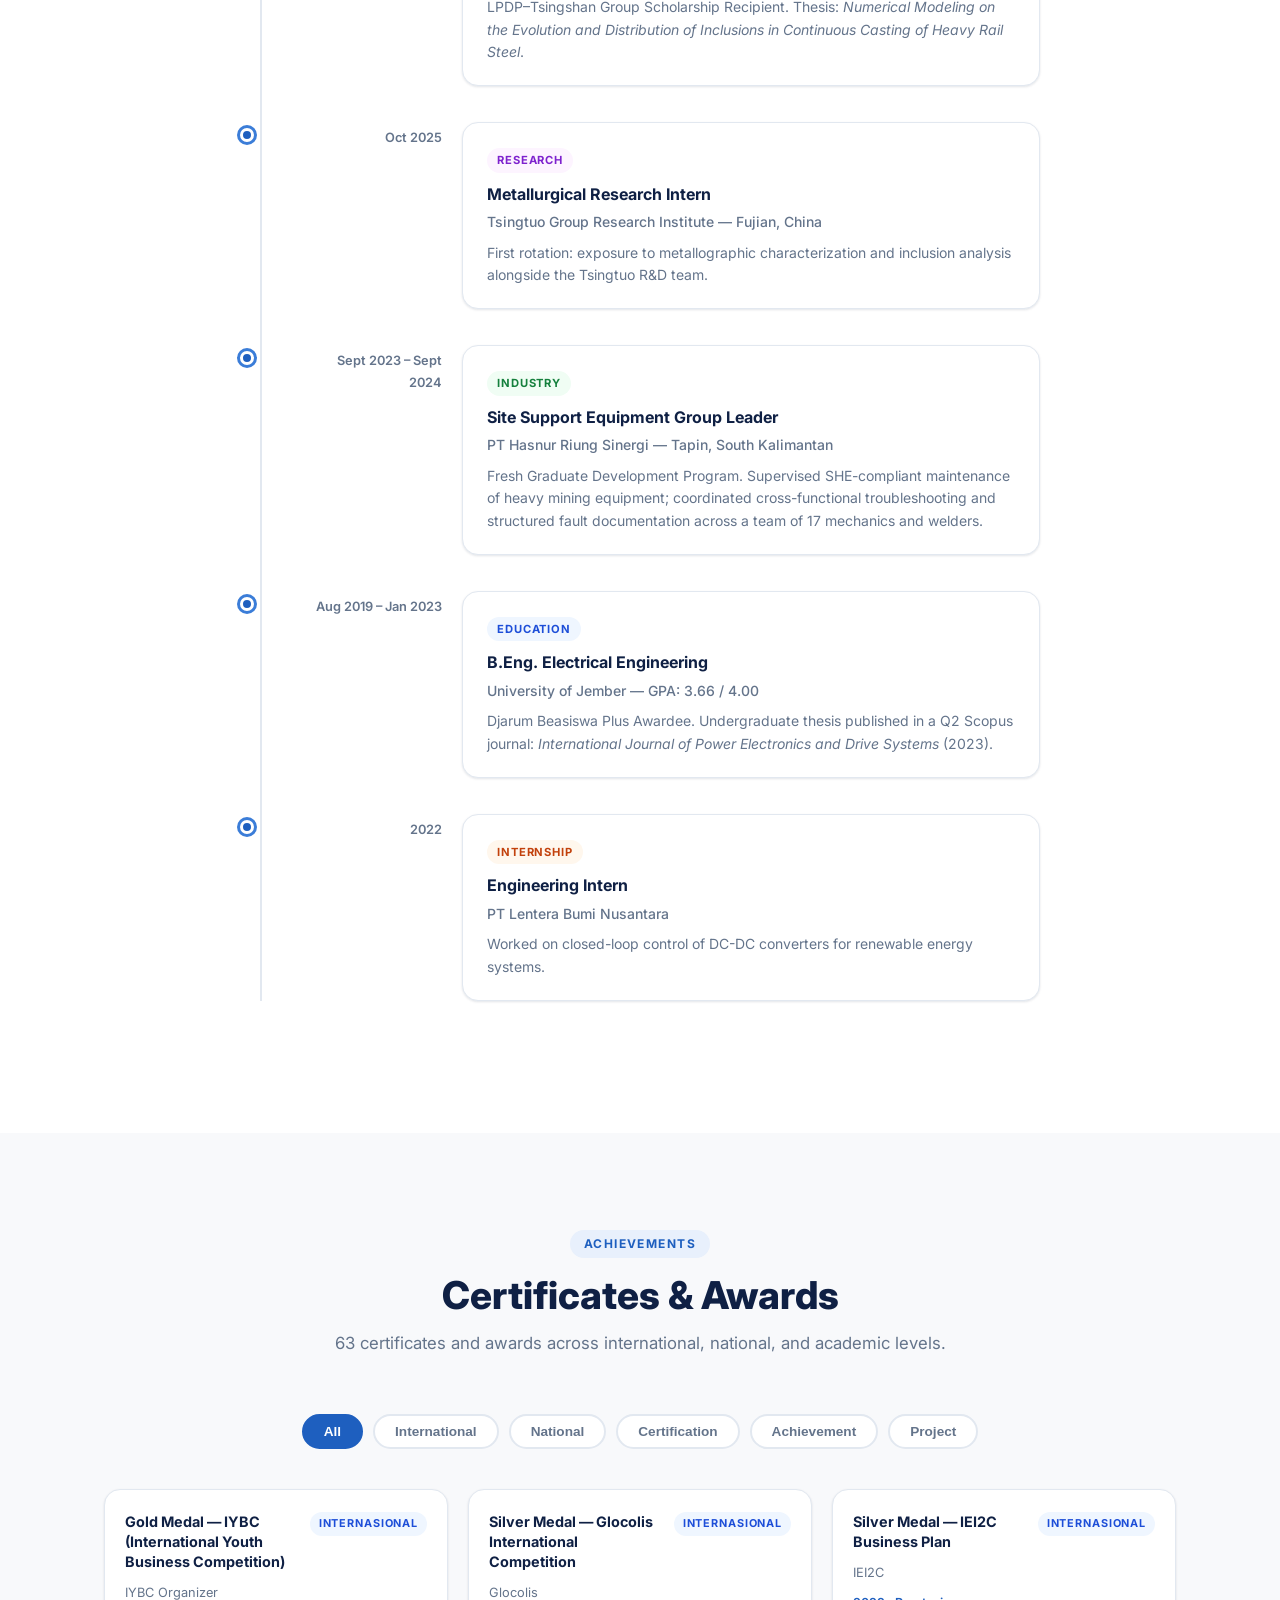
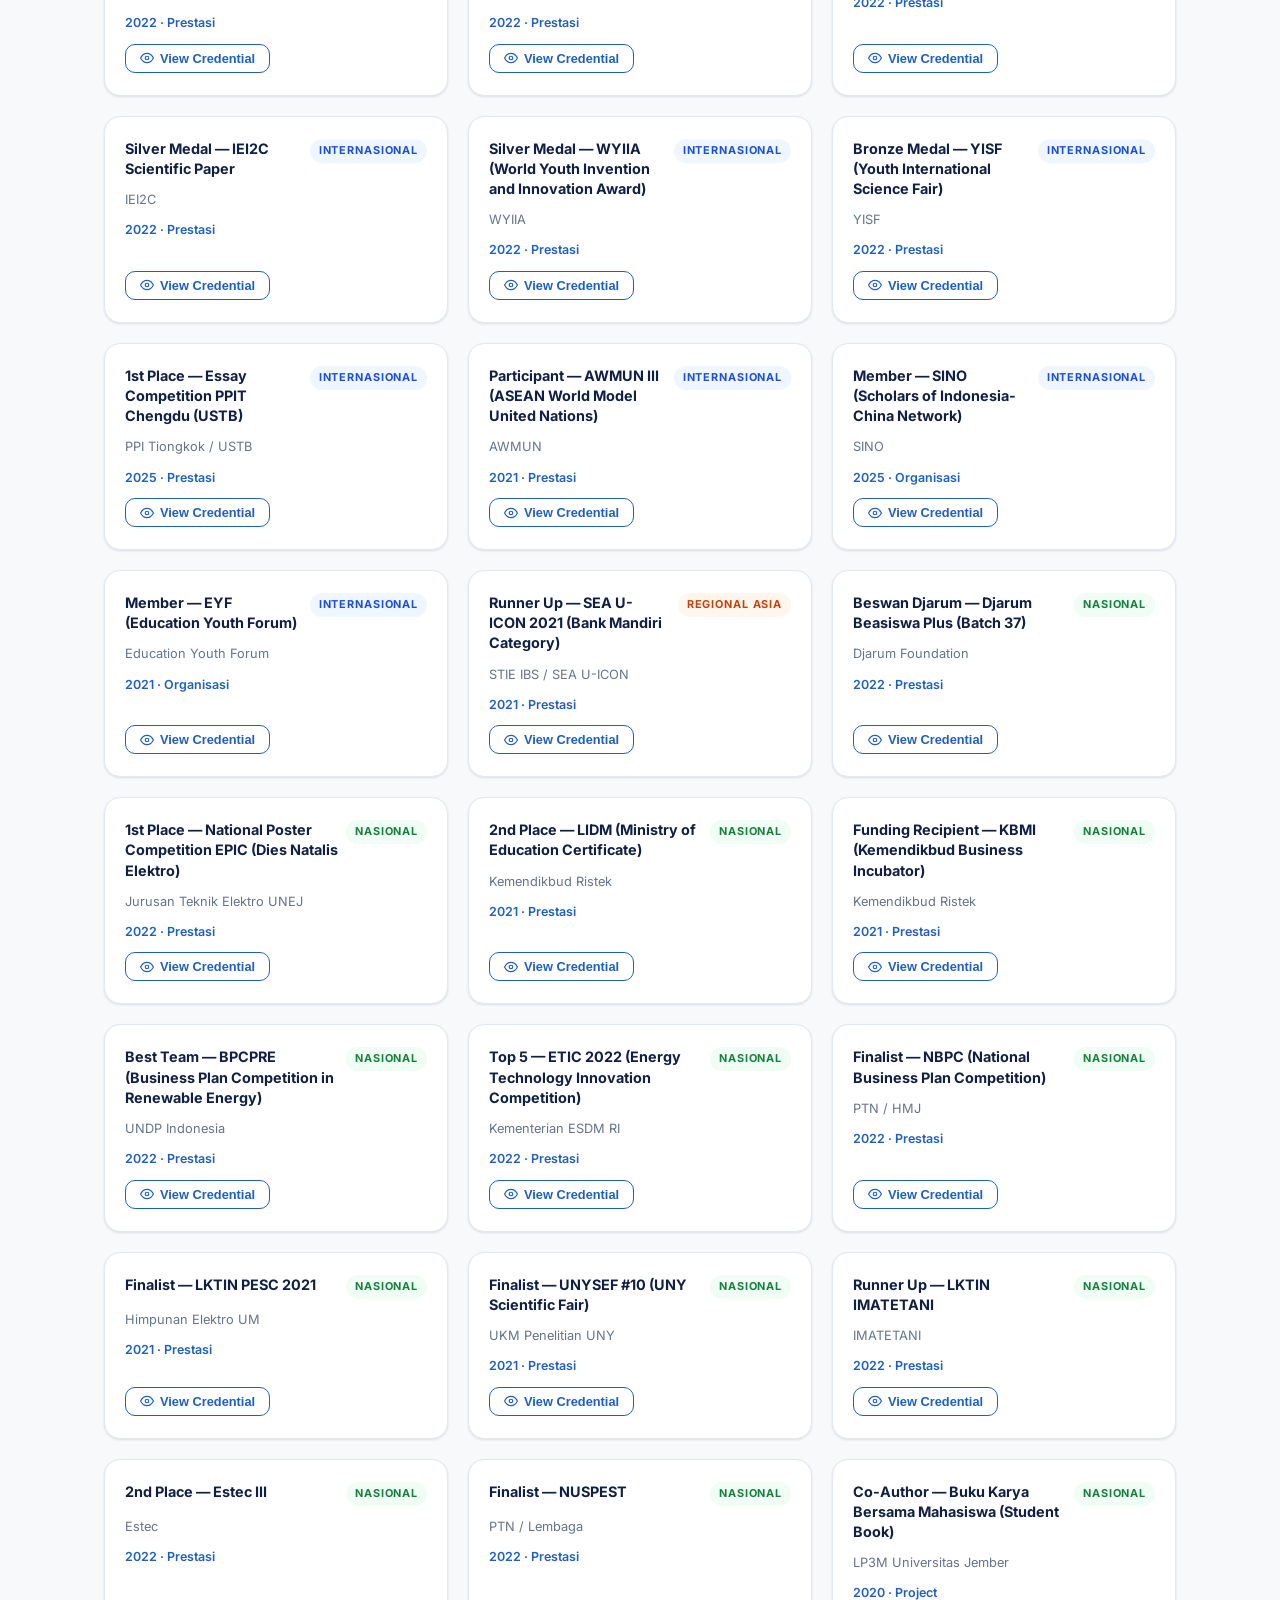
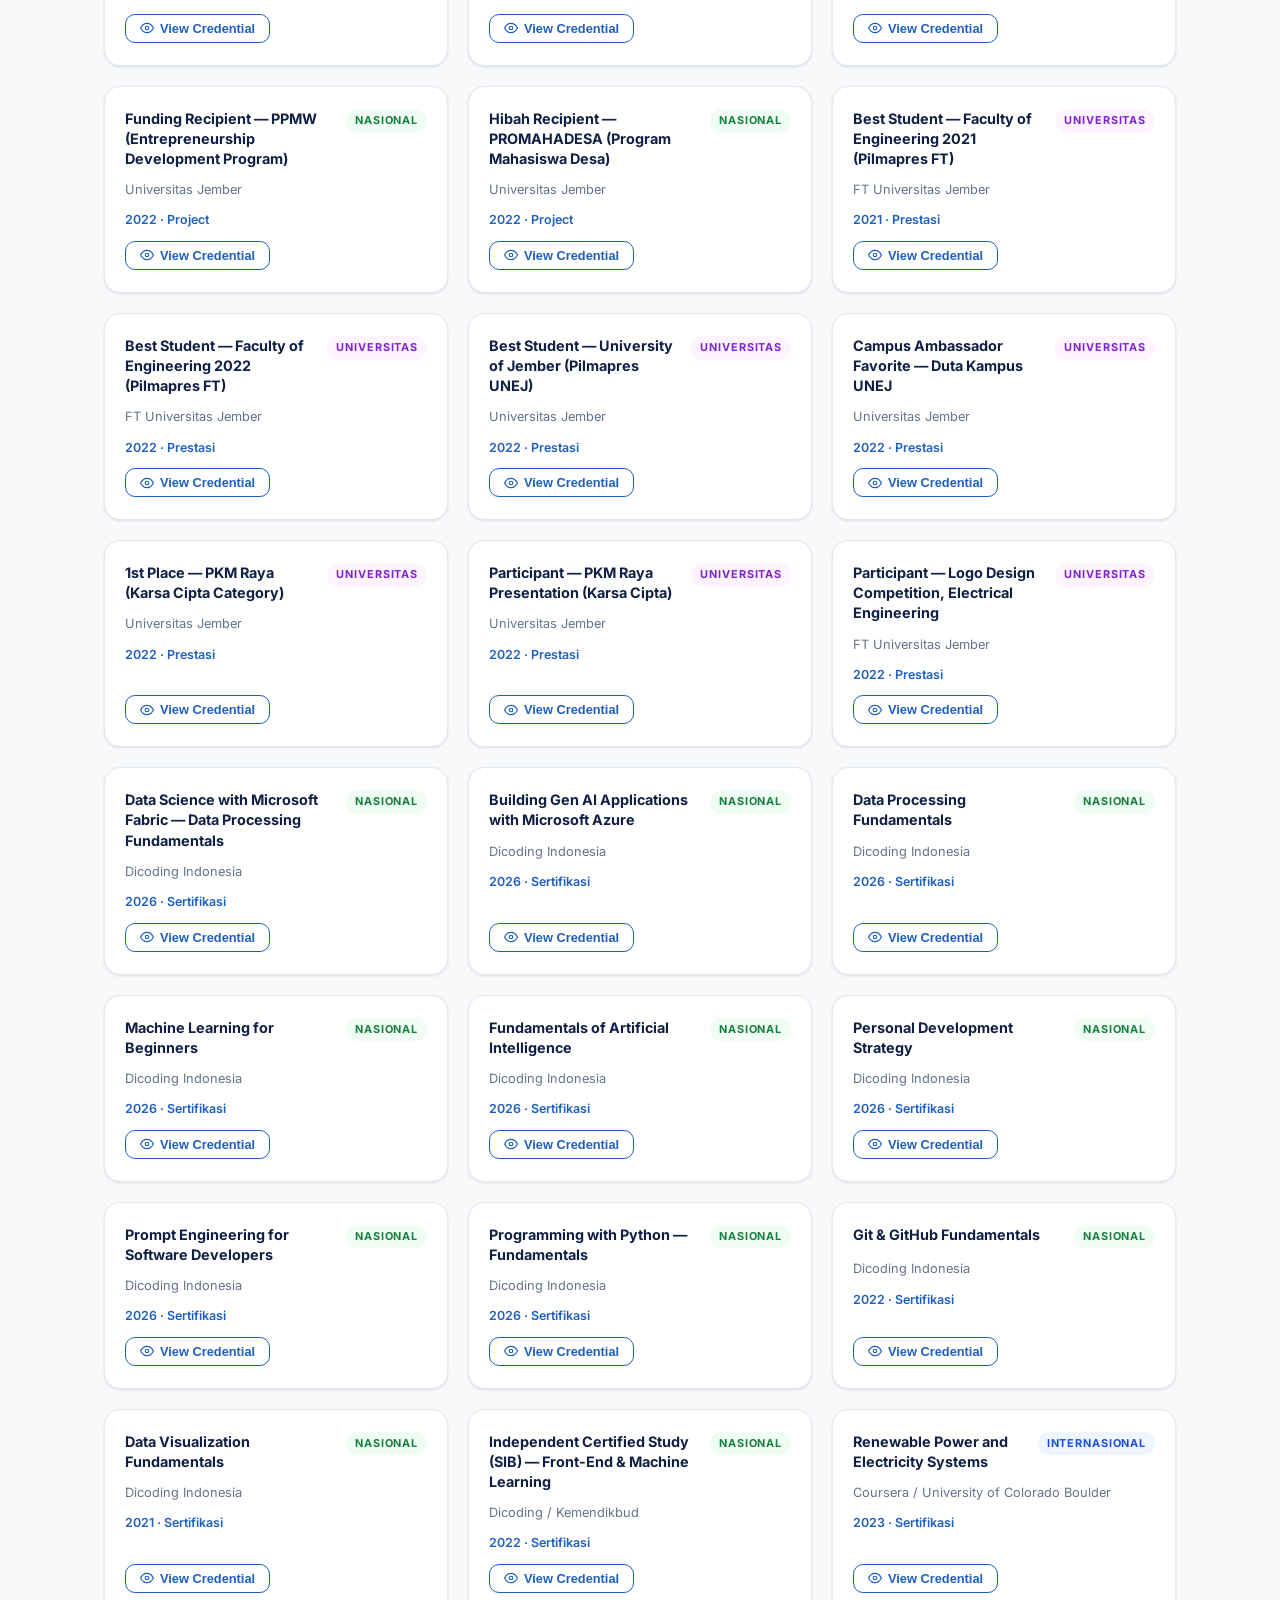
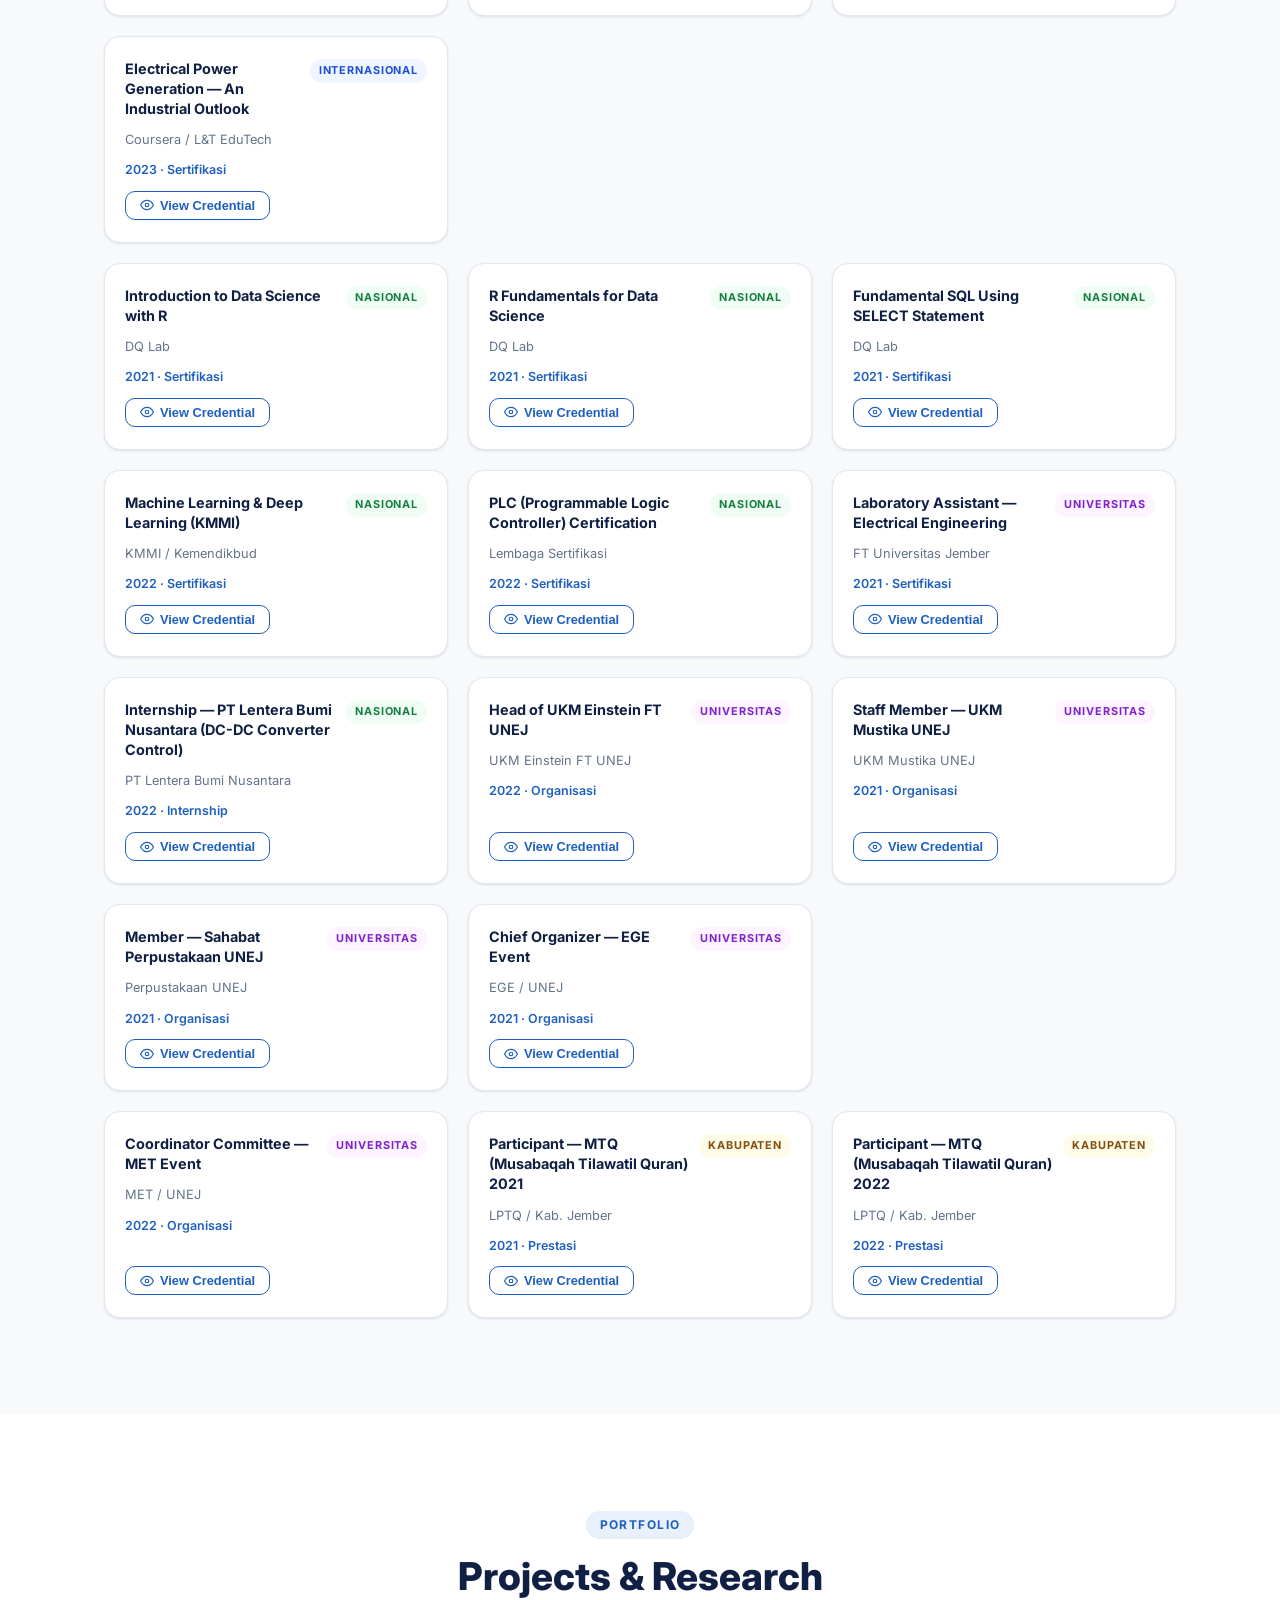
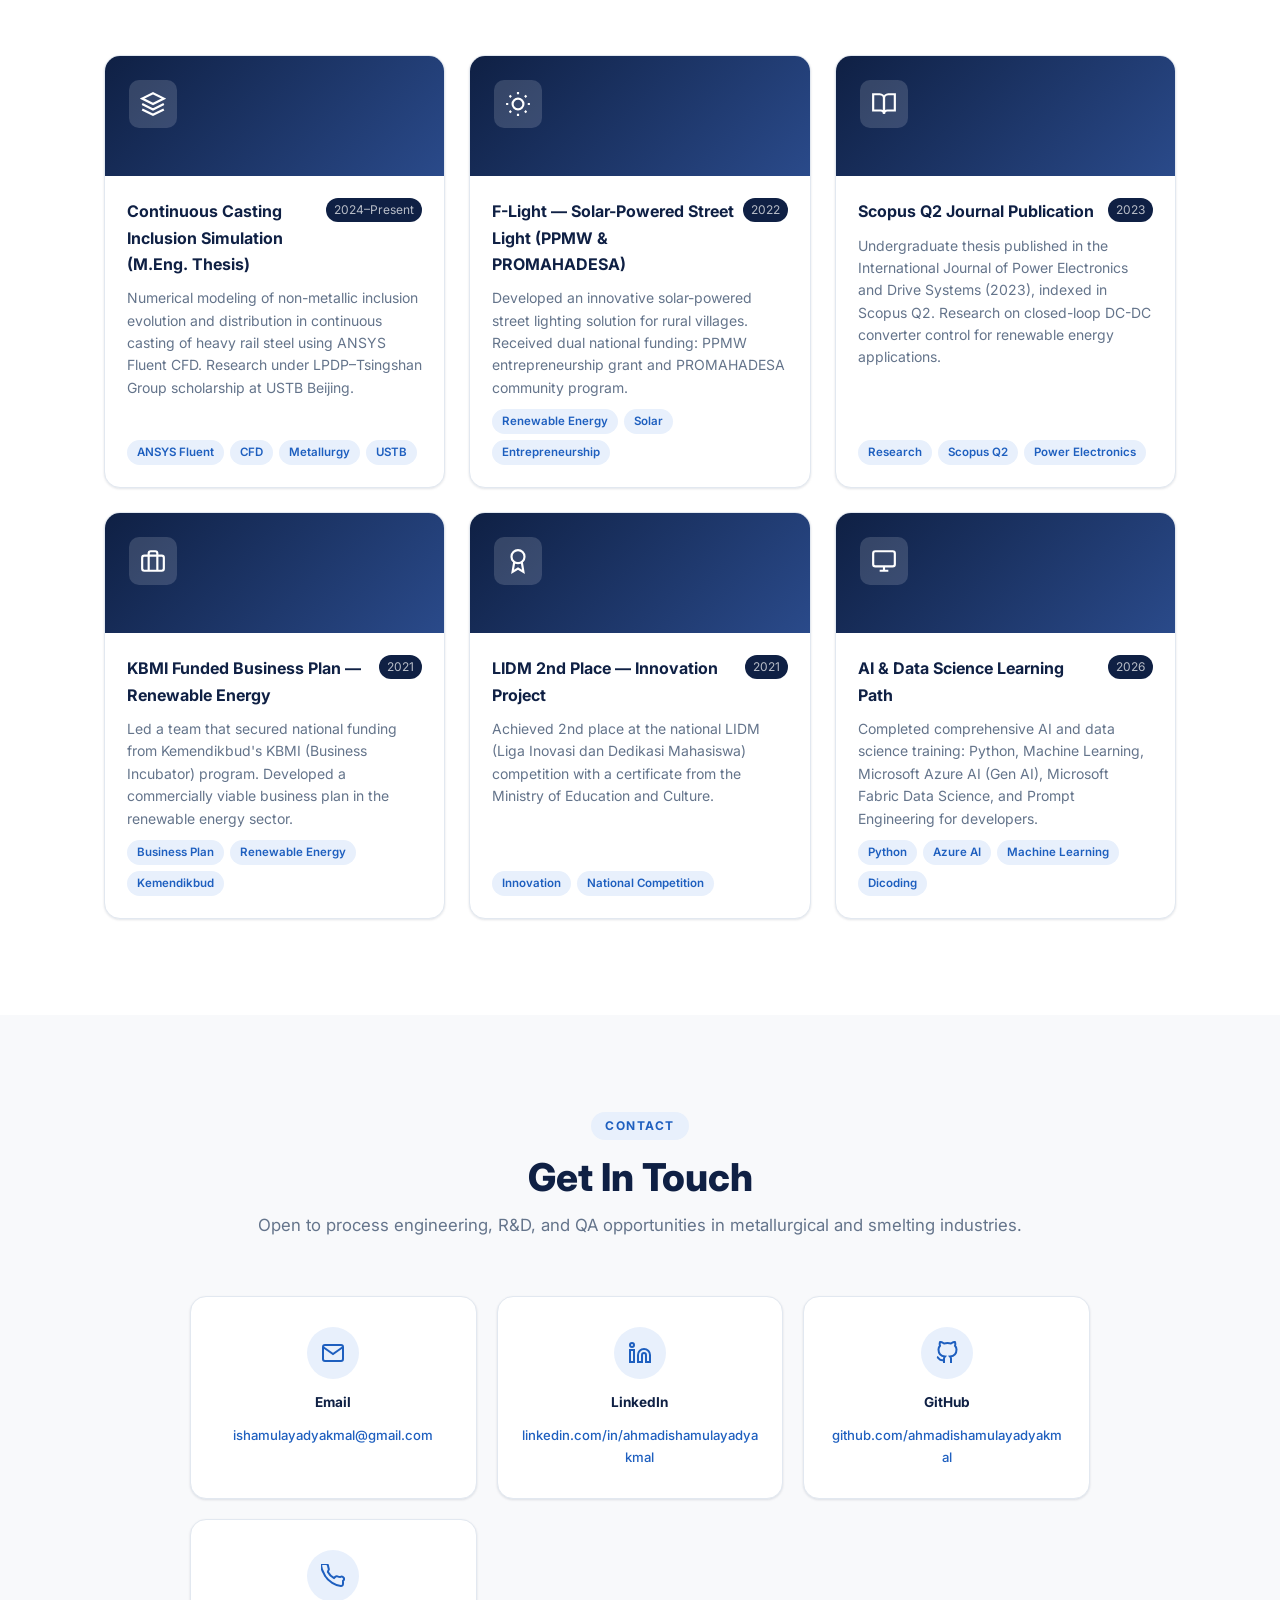
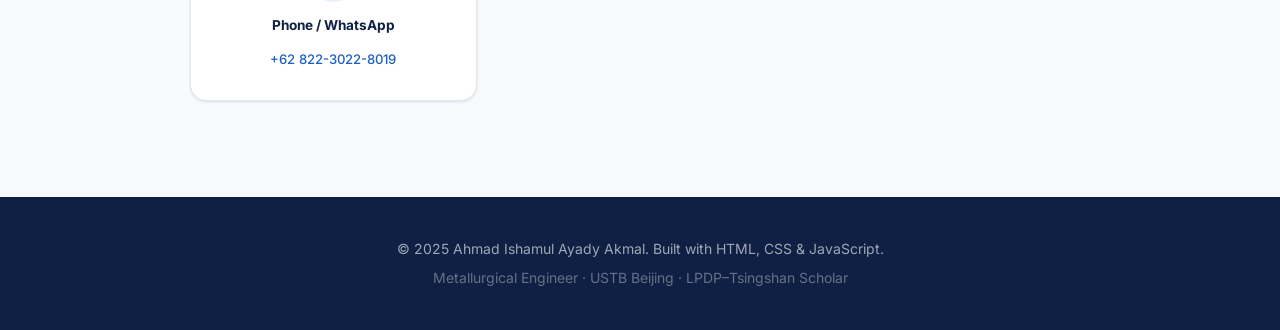
==== commit 2b03d704: "Initial personal branding website" ====
--- a/index.html
+++ b/index.html
@@ -1,425 +1,438 @@
 <!DOCTYPE html>
-<html lang="id">
+<html lang="en">
 <head>
   <meta charset="UTF-8" />
   <meta name="viewport" content="width=device-width, initial-scale=1.0" />
-  <meta name="description" content="Ahmad Ishamul Ayady Akmal — Metallurgical Engineer, LPDP-Tsingshan Scholar, M.Eng. USTB Beijing. Personal branding website showcasing achievements, certifications, and organizational experience." />
+  <title>Ahmad Ishamul Ayady Akmal — Metallurgical Engineer</title>
+  <meta name="description" content="Personal portfolio of Ahmad Ishamul Ayady Akmal, M.Eng. candidate at USTB Beijing specializing in metallurgical engineering, continuous casting simulation, and process R&D." />
+  <meta name="keywords" content="Ahmad Ishamul, metallurgical engineer, USTB, ANSYS CFD, continuous casting, LPDP scholar" />
   <meta name="author" content="Ahmad Ishamul Ayady Akmal" />
-  <meta property="og:title" content="Ahmad Ishamul Ayady Akmal — Personal Portfolio" />
-  <meta property="og:description" content="Metallurgical Engineer | LPDP-Tsingshan Scholar | M.Eng. USTB Beijing" />
+  <!-- Open Graph -->
+  <meta property="og:title" content="Ahmad Ishamul Ayady Akmal — Metallurgical Engineer" />
+  <meta property="og:description" content="M.Eng. candidate at USTB Beijing | LPDP–Tsingshan Scholar | Process Engineering & R&D" />
   <meta property="og:type" content="website" />
-  <title>Ahmad Ishamul Ayady Akmal | Portfolio</title>
-
-  <!-- Google Fonts: Roboto -->
+  <meta property="og:url" content="https://ahmadishamulayadyakmal.github.io" />
+  <!-- Fonts -->
   <link rel="preconnect" href="https://fonts.googleapis.com" />
   <link rel="preconnect" href="https://fonts.gstatic.com" crossorigin />
-  <link href="https://fonts.googleapis.com/css2?family=Roboto:wght@300;400;500;700&display=swap" rel="stylesheet" />
-
+  <link href="https://fonts.googleapis.com/css2?family=Inter:wght@300;400;500;600;700;800&family=DM+Sans:wght@400;500;600;700&display=swap" rel="stylesheet" />
   <link rel="stylesheet" href="assets/css/style.css" />
 </head>
 <body>
 
   <!-- ============================================================
        NAVIGATION
-       ============================================================ -->
-  <nav class="navbar" role="navigation" aria-label="Main navigation">
-    <div class="nav-inner">
-      <a href="#hero" class="nav-logo">Ahmad <span>Ishamul</span></a>
-
-      <ul class="nav-links" id="nav-links">
-        <li><a href="#about">Tentang</a></li>
-        <li><a href="#education">Pendidikan</a></li>
-        <li><a href="#experience">Pengalaman</a></li>
-        <li><a href="#prestasi">Prestasi</a></li>
-        <li><a href="#sertifikasi">Sertifikasi</a></li>
-        <li><a href="#organisasi">Organisasi</a></li>
-        <li><a href="#kontak" class="nav-cta">Kontak</a></li>
+       To update: change the nav links or your name in the brand
+  ============================================================ -->
+  <nav class="navbar" id="navbar">
+    <div class="nav-container">
+      <a href="#home" class="nav-brand">Ahmad Ishamul</a>
+      <button class="nav-toggle" id="navToggle" aria-label="Toggle navigation">
+        <span></span><span></span><span></span>
+      </button>
+      <ul class="nav-links" id="navLinks">
+        <li><a href="#about">About</a></li>
+        <li><a href="#skills">Skills</a></li>
+        <li><a href="#experience">Experience</a></li>
+        <li><a href="#certificates">Certificates</a></li>
+        <li><a href="#portfolio">Portfolio</a></li>
+        <li><a href="#contact">Contact</a></li>
       </ul>
-
-      <div class="hamburger" id="hamburger" aria-label="Toggle menu" role="button" tabindex="0">
-        <span></span><span></span><span></span>
-      </div>
     </div>
   </nav>
 
   <!-- ============================================================
-       HERO
-       ============================================================ -->
-  <section id="hero">
-    <div class="container">
-      <div class="hero-inner">
-        <div class="hero-content">
-          <div class="hero-badge">
-            <span class="dot"></span>
-            M.Eng. Candidate · USTB Beijing, China
-          </div>
-
-          <h1 class="hero-name">Ahmad Ishamul<br>Ayady Akmal, S.T.</h1>
-
-          <p class="hero-title">
-            Metallurgical Engineer &nbsp;·&nbsp; LPDP–Tsingshan Group Scholar<br>
-            Electrical Engineer Background &nbsp;·&nbsp; Researcher &amp; Data Enthusiast
+       HERO SECTION
+       To update: name, tagline, subtitle, and CTA buttons below
+  ============================================================ -->
+  <section id="home" class="hero">
+    <div class="hero-container">
+      <div class="hero-text reveal">
+        <span class="hero-greeting">Hello, I'm</span>
+        <h1 class="hero-name">Ahmad Ishamul<br />Ayady Akmal, S.T.</h1>
+        <p class="hero-tagline">Metallurgical Engineer &amp; LPDP Scholar</p>
+        <p class="hero-subtitle">
+          M.Eng. candidate at <strong>University of Science and Technology Beijing</strong>,
+          specializing in continuous casting simulation, inclusion analysis, and process engineering.
+        </p>
+        <div class="hero-cta">
+          <a href="#contact" class="btn btn-primary">Get In Touch</a>
+          <a href="assets/images/certificates/CV_Ahmad_Ishamul_ATS.pdf" target="_blank" class="btn btn-outline">Download CV</a>
+        </div>
+        <div class="hero-badges">
+          <span class="badge">LPDP–Tsingshan Scholar</span>
+          <span class="badge">Djarum Beasiswa Plus</span>
+          <span class="badge">ANSYS CFD</span>
+        </div>
+      </div>
+      <div class="hero-image reveal reveal-right">
+        <div class="profile-wrapper">
+          <!-- Replace profile.jpg with your actual photo in assets/images/ -->
+          <div class="profile-placeholder">
+            <span>AI</span>
+          </div>
+          <div class="profile-ring"></div>
+          <div class="profile-dot dot-1"></div>
+          <div class="profile-dot dot-2"></div>
+        </div>
+      </div>
+    </div>
+    <div class="hero-scroll">
+      <a href="#about" aria-label="Scroll down">
+        <div class="scroll-indicator"></div>
+      </a>
+    </div>
+  </section>
+
+  <!-- ============================================================
+       ABOUT SECTION
+       To update: edit the paragraphs and stat numbers below
+  ============================================================ -->
+  <section id="about" class="section">
+    <div class="container">
+      <div class="section-header reveal">
+        <span class="section-tag">About Me</span>
+        <h2>Background &amp; Overview</h2>
+      </div>
+      <div class="about-grid">
+        <div class="about-text reveal">
+          <p>
+            I am a metallurgical engineer and <strong>LPDP–Tsingshan Group scholar</strong> currently pursuing
+            my Master of Engineering at the <strong>University of Science and Technology Beijing (USTB)</strong>.
+            My research focuses on numerical modeling of non-metallic inclusion evolution in continuous casting
+            of heavy rail steel using ANSYS Fluent CFD.
           </p>
-
-          <p class="hero-location">
-            <svg width="14" height="14" viewBox="0 0 24 24" fill="none" stroke="currentColor" stroke-width="2" stroke-linecap="round" stroke-linejoin="round"><path d="M21 10c0 7-9 13-9 13s-9-6-9-13a9 9 0 0 1 18 0z"/><circle cx="12" cy="10" r="3"/></svg>
-            Beijing, China &nbsp;&amp;&nbsp; Jember, Indonesia
+          <p>
+            My academic foundation is in electrical engineering (B.Eng., University of Jember, GPA 3.66/4.00),
+            where my undergraduate thesis was published in a <strong>Q2 Scopus journal</strong> — the
+            International Journal of Power Electronics and Drive Systems (2023). I was also a recipient of the
+            prestigious <strong>Djarum Beasiswa Plus</strong> scholarship.
           </p>
-
-          <div class="hero-buttons">
-            <a href="documents/cv/CV_Ahmad_Ishamul_ATS.pdf" target="_blank" class="btn btn-white">
-              <svg width="16" height="16" viewBox="0 0 24 24" fill="none" stroke="currentColor" stroke-width="2.5" stroke-linecap="round" stroke-linejoin="round"><path d="M21 15v4a2 2 0 0 1-2 2H5a2 2 0 0 1-2-2v-4"/><polyline points="7 10 12 15 17 10"/><line x1="12" y1="15" x2="12" y2="3"/></svg>
-              Download CV
-            </a>
-            <a href="https://linkedin.com/in/ahmadishamulayadyakmal" target="_blank" rel="noopener" class="btn btn-outline">
-              <svg width="16" height="16" viewBox="0 0 24 24" fill="currentColor"><path d="M16 8a6 6 0 0 1 6 6v7h-4v-7a2 2 0 0 0-2-2 2 2 0 0 0-2 2v7h-4v-7a6 6 0 0 1 6-6z"/><rect x="2" y="9" width="4" height="12"/><circle cx="4" cy="4" r="2"/></svg>
-              LinkedIn
-            </a>
-            <a href="mailto:ishamulayadyakmal@gmail.com" class="btn btn-outline">
-              <svg width="16" height="16" viewBox="0 0 24 24" fill="none" stroke="currentColor" stroke-width="2" stroke-linecap="round" stroke-linejoin="round"><path d="M4 4h16c1.1 0 2 .9 2 2v12c0 1.1-.9 2-2 2H4c-1.1 0-2-.9-2-2V6c0-1.1.9-2 2-2z"/><polyline points="22,6 12,13 2,6"/></svg>
-              Email
-            </a>
-          </div>
-
-          <div class="hero-stats">
-            <div class="stat-item">
-              <div class="stat-num">40+</div>
-              <div class="stat-label">Prestasi</div>
-            </div>
-            <div class="stat-item">
-              <div class="stat-num">20+</div>
-              <div class="stat-label">Sertifikasi</div>
-            </div>
-            <div class="stat-item">
-              <div class="stat-num">3</div>
-              <div class="stat-label">Medali Internasional</div>
-            </div>
-            <div class="stat-item">
-              <div class="stat-num">2</div>
-              <div class="stat-label">Beasiswa</div>
-            </div>
-          </div>
-        </div>
-
-        <!-- Profile Avatar -->
-        <div class="hero-avatar" id="hero-avatar">
-          <!-- Replace src below with your actual photo path, e.g.: assets/img/profile.jpg -->
-          <!-- <img src="assets/img/profile.jpg" alt="Ahmad Ishamul Ayady Akmal" id="profile-img" /> -->
-          <span class="avatar-placeholder">AIA</span>
-        </div>
-      </div>
-    </div>
-  </section>
-
-  <!-- ============================================================
-       ABOUT
-       ============================================================ -->
-  <section id="about">
-    <div class="container">
-      <p class="section-label">Tentang Saya</p>
-      <h2 class="section-title">Profil &amp; Keahlian</h2>
-      <div class="section-divider"></div>
-
-      <div class="about-grid">
-        <div>
-          <p class="about-summary">
-            Saya adalah seorang insinyur metalurgi dan penerima beasiswa LPDP–Tsingshan Group yang sedang menempuh program <strong>M.Eng. di University of Science and Technology Beijing (USTB)</strong>, dengan fokus penelitian pada simulasi proses <em>continuous casting</em> dan analisis inklusi non-metalik menggunakan ANSYS CFD.
+          <p>
+            Beyond academia, I have field experience as a <strong>Site Support Equipment Group Leader</strong>
+            at PT Hasnur Riung Sinergi, leading a team of 17 mechanics and welders in SHE-compliant
+            maintenance of heavy mining equipment in South Kalimantan.
           </p>
-          <p class="about-summary">
-            Berlatar belakang <strong>Teknik Elektro dari Universitas Jember</strong> (GPA 3.66/4.00), dengan pengalaman di bidang sistem energi terbarukan, instrumentasi industri, serta pengembangan berbasis AI. Tesis S1 telah dipublikasikan pada <strong>Q2 Scopus – International Journal of Power Electronics and Drive Systems (2023)</strong>.
+          <p>
+            I am targeting roles in <strong>process engineering, R&amp;D, laboratory analysis, and quality
+            assurance</strong> within metallurgical and smelting operations, leveraging both simulation
+            expertise and hands-on industrial experience.
           </p>
-          <p class="about-summary">
-            Menargetkan peran di bidang <em>process engineering</em>, R&amp;D, analisis laboratorium, dan <em>quality assurance</em> pada industri metalurgi dan peleburan logam.
-          </p>
-
-          <div class="about-lang">
-            <span class="lang-tag">🇮🇩 Bahasa Indonesia — Native</span>
-            <span class="lang-tag">🇬🇧 English — DET 110</span>
-            <span class="lang-tag">🇨🇳 Mandarin — HSK 3</span>
-          </div>
-        </div>
-
-        <div class="skills-grid">
-          <div>
-            <div class="skill-group-title">Simulasi &amp; Rekayasa</div>
-            <div class="skill-tags">
-              <span class="skill-tag">ANSYS Fluent</span>
-              <span class="skill-tag">ANSYS Workbench</span>
-              <span class="skill-tag">CFD &amp; FEA</span>
-              <span class="skill-tag">Continuous Casting</span>
-            </div>
-          </div>
-          <div>
-            <div class="skill-group-title">Metalurgi</div>
-            <div class="skill-tags">
-              <span class="skill-tag">Steel Production</span>
-              <span class="skill-tag">Stainless Steel</span>
-              <span class="skill-tag">Inclusion Analysis</span>
-              <span class="skill-tag">GB/T Standards</span>
-              <span class="skill-tag">Phase Analysis</span>
-            </div>
-          </div>
-          <div>
-            <div class="skill-group-title">Data &amp; AI</div>
-            <div class="skill-tags">
-              <span class="skill-tag">Python</span>
-              <span class="skill-tag">Machine Learning</span>
-              <span class="skill-tag">Microsoft Fabric</span>
-              <span class="skill-tag">Azure AI</span>
-              <span class="skill-tag">Data Science</span>
-            </div>
-          </div>
-          <div>
-            <div class="skill-group-title">Teknik Elektro</div>
-            <div class="skill-tags">
-              <span class="skill-tag">Renewable Energy</span>
-              <span class="skill-tag">Power Systems</span>
-              <span class="skill-tag">PLC</span>
-              <span class="skill-tag">DC-DC Converter</span>
-            </div>
-          </div>
-        </div>
-      </div>
-    </div>
-  </section>
-
-  <!-- ============================================================
-       EDUCATION
-       ============================================================ -->
-  <section id="education">
-    <div class="container">
-      <p class="section-label">Riwayat Pendidikan</p>
-      <h2 class="section-title">Pendidikan</h2>
-      <div class="section-divider"></div>
-
+        </div>
+        <div class="about-stats reveal reveal-right">
+          <!-- To update stats: change the numbers and labels -->
+          <div class="stat-card">
+            <span class="stat-number">63+</span>
+            <span class="stat-label">Certificates &amp; Awards</span>
+          </div>
+          <div class="stat-card">
+            <span class="stat-number">10+</span>
+            <span class="stat-label">International Medals</span>
+          </div>
+          <div class="stat-card">
+            <span class="stat-number">3.66</span>
+            <span class="stat-label">Bachelor's GPA</span>
+          </div>
+          <div class="stat-card">
+            <span class="stat-number">Q2</span>
+            <span class="stat-label">Scopus Publication</span>
+          </div>
+        </div>
+      </div>
+    </div>
+  </section>
+
+  <!-- ============================================================
+       SKILLS SECTION
+       To update: edit the skill items inside each .skill-group
+  ============================================================ -->
+  <section id="skills" class="section section-alt">
+    <div class="container">
+      <div class="section-header reveal">
+        <span class="section-tag">Expertise</span>
+        <h2>Skills &amp; Technical Competencies</h2>
+      </div>
+      <div class="skills-grid">
+
+        <div class="skill-group reveal">
+          <div class="skill-group-icon">
+            <svg viewBox="0 0 24 24" fill="none" stroke="currentColor" stroke-width="2"><path d="M12 2L2 7l10 5 10-5-10-5zM2 17l10 5 10-5M2 12l10 5 10-5"/></svg>
+          </div>
+          <h3>Simulation &amp; Modeling</h3>
+          <ul>
+            <li>ANSYS Fluent / Workbench (CFD &amp; FEA)</li>
+            <li>Continuous casting process modeling</li>
+            <li>Non-metallic inclusion analysis</li>
+            <li>Numerical simulation (finite volume methods)</li>
+          </ul>
+        </div>
+
+        <div class="skill-group reveal">
+          <div class="skill-group-icon">
+            <svg viewBox="0 0 24 24" fill="none" stroke="currentColor" stroke-width="2"><circle cx="12" cy="12" r="3"/><path d="M12 1v4M12 19v4M4.22 4.22l2.83 2.83M16.95 16.95l2.83 2.83M1 12h4M19 12h4M4.22 19.78l2.83-2.83M16.95 7.05l2.83-2.83"/></svg>
+          </div>
+          <h3>Metallurgical Fundamentals</h3>
+          <ul>
+            <li>Steel &amp; stainless-steel production route</li>
+            <li>Nickel smelting and alloying principles</li>
+            <li>Phase analysis &amp; inclusion mechanisms</li>
+            <li>GB/T quality standards &amp; QC workflows</li>
+          </ul>
+        </div>
+
+        <div class="skill-group reveal">
+          <div class="skill-group-icon">
+            <svg viewBox="0 0 24 24" fill="none" stroke="currentColor" stroke-width="2"><rect x="2" y="3" width="20" height="14" rx="2"/><path d="M8 21h8M12 17v4"/></svg>
+          </div>
+          <h3>Data &amp; AI Tools</h3>
+          <ul>
+            <li>Python (AI-assisted &amp; data science)</li>
+            <li>Machine learning fundamentals</li>
+            <li>Microsoft Fabric (Data Science)</li>
+            <li>Azure AI &amp; Generative AI</li>
+          </ul>
+        </div>
+
+        <div class="skill-group reveal">
+          <div class="skill-group-icon">
+            <svg viewBox="0 0 24 24" fill="none" stroke="currentColor" stroke-width="2"><path d="M13 2H6a2 2 0 00-2 2v16a2 2 0 002 2h12a2 2 0 002-2V9z"/><polyline points="13 2 13 9 20 9"/></svg>
+          </div>
+          <h3>Engineering Background</h3>
+          <ul>
+            <li>Electrical power systems &amp; generators</li>
+            <li>Renewable energy systems (solar, wind)</li>
+            <li>PLC programming &amp; automation</li>
+            <li>DC-DC converter control systems</li>
+          </ul>
+        </div>
+
+        <div class="skill-group reveal">
+          <div class="skill-group-icon">
+            <svg viewBox="0 0 24 24" fill="none" stroke="currentColor" stroke-width="2"><path d="M21 15a2 2 0 01-2 2H7l-4 4V5a2 2 0 012-2h14a2 2 0 012 2z"/></svg>
+          </div>
+          <h3>Languages</h3>
+          <ul>
+            <li>Indonesian — Native</li>
+            <li>English — Duolingo English Test: 110</li>
+            <li>Mandarin Chinese — HSK 3 equivalent</li>
+          </ul>
+        </div>
+
+        <div class="skill-group reveal">
+          <div class="skill-group-icon">
+            <svg viewBox="0 0 24 24" fill="none" stroke="currentColor" stroke-width="2"><path d="M17 21v-2a4 4 0 00-4-4H5a4 4 0 00-4 4v2"/><circle cx="9" cy="7" r="4"/><path d="M23 21v-2a4 4 0 00-3-3.87M16 3.13a4 4 0 010 7.75"/></svg>
+          </div>
+          <h3>Leadership &amp; Management</h3>
+          <ul>
+            <li>Team leadership (17-member field team)</li>
+            <li>Cross-functional coordination</li>
+            <li>SHE compliance &amp; safety management</li>
+            <li>Technical &amp; scientific writing</li>
+          </ul>
+        </div>
+
+      </div>
+    </div>
+  </section>
+
+  <!-- ============================================================
+       EXPERIENCE SECTION (TIMELINE)
+       To update: add/edit .timeline-item blocks below.
+       Structure: date | role | company | location | description
+  ============================================================ -->
+  <section id="experience" class="section">
+    <div class="container">
+      <div class="section-header reveal">
+        <span class="section-tag">Career</span>
+        <h2>Experience &amp; Education</h2>
+      </div>
       <div class="timeline">
 
-        <div class="timeline-item">
-          <div class="timeline-dot"></div>
-          <div class="tl-period">Oktober 2024 – Sekarang</div>
-          <div class="tl-title">M.Eng. Metallurgical Engineering</div>
-          <div class="tl-subtitle">University of Science and Technology Beijing (USTB) — Beijing, China</div>
-          <div class="tl-badges">
-            <span class="badge badge-gold">🏆 LPDP–Tsingshan Group Scholar</span>
-            <span class="badge badge-navy">🎓 Ongoing</span>
-          </div>
-          <div class="tl-desc">
-            Thesis: <em>Numerical Modeling on the Evolution and Distribution of Inclusions in Continuous Casting of Heavy Rail Steel</em>.<br>
-            Fokus penelitian pada simulasi CFD proses continuous casting menggunakan ANSYS Fluent dan analisis inklusi non-metalik.
-          </div>
-        </div>
-
-        <div class="timeline-item">
-          <div class="timeline-dot"></div>
-          <div class="tl-period">Agustus 2019 – Januari 2023</div>
-          <div class="tl-title">S.T. Teknik Elektro</div>
-          <div class="tl-subtitle">Universitas Jember (UNEJ) — Jember, Indonesia</div>
-          <div class="tl-badges">
-            <span class="badge badge-gold">🎖️ Djarum Beasiswa Plus Awardee</span>
-            <span class="badge badge-green">GPA 3.66 / 4.00</span>
-          </div>
-          <div class="tl-desc">
-            Thesis dipublikasikan pada <strong>Q2 Scopus</strong> — International Journal of Power Electronics and Drive Systems (2023). Aktif dalam berbagai kompetisi nasional dan internasional; penerima beasiswa Djarum Foundation.
-          </div>
-        </div>
-
-      </div>
-    </div>
-  </section>
-
-  <!-- ============================================================
-       EXPERIENCE
-       ============================================================ -->
-  <section id="experience">
-    <div class="container">
-      <p class="section-label">Riwayat Karir</p>
-      <h2 class="section-title">Pengalaman</h2>
-      <div class="section-divider"></div>
-
-      <div class="timeline">
-
-        <div class="timeline-item">
-          <div class="timeline-dot"></div>
-          <div class="tl-period">Oktober 2025 &amp; Maret 2026</div>
-          <div class="tl-title">Metallurgical Research Intern</div>
-          <div class="tl-subtitle">Tsingtuo Group Research Institute — Fujian, China</div>
-          <div class="tl-badges">
-            <span class="badge badge-navy">🔬 Research Internship</span>
-            <span class="badge badge-green">International</span>
-          </div>
-          <ul class="tl-list">
-            <li>Karakterisasi metalografi standar GB/T: analisis inklusi dan alur QC multi-lab di Tsingtuo Group R&amp;D.</li>
-            <li>Mengikuti structured lectures tentang jalur produksi baja tahan karat lengkap dan prinsip paduan (alloying).</li>
-          </ul>
-        </div>
-
-        <div class="timeline-item">
-          <div class="timeline-dot"></div>
-          <div class="tl-period">September 2023 – September 2024</div>
-          <div class="tl-title">Site Support Equipment Group Leader</div>
-          <div class="tl-subtitle">PT Hasnur Riung Sinergi — Tapin, Kalimantan Selatan</div>
-          <div class="tl-badges">
-            <span class="badge badge-navy">⚙️ Fresh Graduate Development Program</span>
-          </div>
-          <ul class="tl-list">
-            <li>Memimpin pemeliharaan alat berat sesuai standar SHE; koordinasi lintas fungsi troubleshooting dan dokumentasi kerusakan.</li>
-            <li>Mengelola tim 17 mekanik dan welder dalam lingkungan operasional tambang batubara.</li>
-          </ul>
-        </div>
-
-        <div class="timeline-item">
-          <div class="timeline-dot"></div>
-          <div class="tl-period">2022</div>
-          <div class="tl-title">Kerja Praktik (Magang)</div>
-          <div class="tl-subtitle">PT Lentera Bumi Nusantara — Closeloop Control DC-DC Converter</div>
-          <div class="tl-badges">
-            <span class="badge badge-navy">⚡ Engineering Internship</span>
-          </div>
-          <ul class="tl-list">
-            <li>Penelitian dan implementasi Closeloop Control DC-DC Converter untuk sistem energi terbarukan berbasis pembangkit listrik tenaga surya.</li>
-          </ul>
-        </div>
-
-        <div class="timeline-item">
-          <div class="timeline-dot"></div>
-          <div class="tl-period">2021</div>
-          <div class="tl-title">Asisten Laboratorium Teknik Elektro</div>
-          <div class="tl-subtitle">Fakultas Teknik, Universitas Jember</div>
-          <div class="tl-badges">
-            <span class="badge badge-navy">🔬 Lab Assistant</span>
-          </div>
-          <ul class="tl-list">
-            <li>Mendampingi praktikum mahasiswa Teknik Elektro, menyiapkan modul, dan memastikan keselamatan laboratorium.</li>
-          </ul>
-        </div>
-
-      </div>
-    </div>
-  </section>
-
-  <!-- ============================================================
-       PRESTASI
-       ============================================================ -->
-  <section id="prestasi">
-    <div class="container">
-      <p class="section-label">Achievements</p>
-      <h2 class="section-title">Prestasi</h2>
-      <div class="section-divider"></div>
-
-      <div class="tabs-header" id="prestasi-tabs-header"></div>
-      <div id="prestasi-tabs-body"></div>
-    </div>
-  </section>
-
-  <!-- ============================================================
-       SERTIFIKASI
-       ============================================================ -->
-  <section id="sertifikasi">
-    <div class="container">
-      <p class="section-label">Certifications</p>
-      <h2 class="section-title">Sertifikasi</h2>
-      <div class="section-divider"></div>
-
-      <div class="tabs-header" id="sertif-tabs-header"></div>
-      <div id="sertif-tabs-body"></div>
-    </div>
-  </section>
-
-  <!-- ============================================================
-       ORGANISASI
-       ============================================================ -->
-  <section id="organisasi">
-    <div class="container">
-      <p class="section-label">Organizations &amp; Committees</p>
-      <h2 class="section-title">Organisasi &amp; Kepanitiaan</h2>
-      <div class="section-divider"></div>
-
-      <div class="cards-grid" id="org-grid"></div>
-    </div>
-  </section>
-
-  <!-- ============================================================
-       KONTAK
-       ============================================================ -->
-  <section id="kontak">
-    <div class="container">
-      <p class="section-label" style="color:rgba(255,255,255,0.6);">Get in Touch</p>
-      <h2 class="section-title">Hubungi Saya</h2>
-      <div class="section-divider"></div>
-
+        <!-- Most recent first -->
+        <div class="timeline-item reveal">
+          <div class="timeline-marker"></div>
+          <div class="timeline-date">Mar 2026</div>
+          <div class="timeline-card">
+            <span class="timeline-tag research">Research</span>
+            <h3>Metallurgical Research Intern</h3>
+            <p class="timeline-org">Tsingtuo Group Research Institute — Fujian, China</p>
+            <p>Hands-on exposure to GB/T-standard metallographic characterization, inclusion analysis, and multi-lab QC workflows. Attended structured lectures covering the full stainless steel production route and alloying principles.</p>
+          </div>
+        </div>
+
+        <div class="timeline-item reveal">
+          <div class="timeline-marker"></div>
+          <div class="timeline-date">Oct 2024 – Present</div>
+          <div class="timeline-card">
+            <span class="timeline-tag education">Education</span>
+            <h3>M.Eng. Metallurgical Engineering</h3>
+            <p class="timeline-org">University of Science and Technology Beijing (USTB)</p>
+            <p>LPDP–Tsingshan Group Scholarship Recipient. Thesis: <em>Numerical Modeling on the Evolution and Distribution of Inclusions in Continuous Casting of Heavy Rail Steel</em>.</p>
+          </div>
+        </div>
+
+        <div class="timeline-item reveal">
+          <div class="timeline-marker"></div>
+          <div class="timeline-date">Oct 2025</div>
+          <div class="timeline-card">
+            <span class="timeline-tag research">Research</span>
+            <h3>Metallurgical Research Intern</h3>
+            <p class="timeline-org">Tsingtuo Group Research Institute — Fujian, China</p>
+            <p>First rotation: exposure to metallographic characterization and inclusion analysis alongside the Tsingtuo R&D team.</p>
+          </div>
+        </div>
+
+        <div class="timeline-item reveal">
+          <div class="timeline-marker"></div>
+          <div class="timeline-date">Sept 2023 – Sept 2024</div>
+          <div class="timeline-card">
+            <span class="timeline-tag work">Industry</span>
+            <h3>Site Support Equipment Group Leader</h3>
+            <p class="timeline-org">PT Hasnur Riung Sinergi — Tapin, South Kalimantan</p>
+            <p>Fresh Graduate Development Program. Supervised SHE-compliant maintenance of heavy mining equipment; coordinated cross-functional troubleshooting and structured fault documentation across a team of 17 mechanics and welders.</p>
+          </div>
+        </div>
+
+        <div class="timeline-item reveal">
+          <div class="timeline-marker"></div>
+          <div class="timeline-date">Aug 2019 – Jan 2023</div>
+          <div class="timeline-card">
+            <span class="timeline-tag education">Education</span>
+            <h3>B.Eng. Electrical Engineering</h3>
+            <p class="timeline-org">University of Jember — GPA: 3.66 / 4.00</p>
+            <p>Djarum Beasiswa Plus Awardee. Undergraduate thesis published in a Q2 Scopus journal: <em>International Journal of Power Electronics and Drive Systems</em> (2023).</p>
+          </div>
+        </div>
+
+        <div class="timeline-item reveal">
+          <div class="timeline-marker"></div>
+          <div class="timeline-date">2022</div>
+          <div class="timeline-card">
+            <span class="timeline-tag internship">Internship</span>
+            <h3>Engineering Intern</h3>
+            <p class="timeline-org">PT Lentera Bumi Nusantara</p>
+            <p>Worked on closed-loop control of DC-DC converters for renewable energy systems.</p>
+          </div>
+        </div>
+
+      </div>
+    </div>
+  </section>
+
+  <!-- ============================================================
+       CERTIFICATES SECTION
+       To update: edit the certificates array in assets/js/main.js
+       Each entry has: title, org, year, level, category, file
+  ============================================================ -->
+  <section id="certificates" class="section section-alt">
+    <div class="container">
+      <div class="section-header reveal">
+        <span class="section-tag">Achievements</span>
+        <h2>Certificates &amp; Awards</h2>
+        <p class="section-desc">63 certificates and awards across international, national, and academic levels.</p>
+      </div>
+
+      <!-- Filter buttons -->
+      <div class="cert-filters reveal">
+        <button class="filter-btn active" data-filter="all">All</button>
+        <button class="filter-btn" data-filter="Internasional">International</button>
+        <button class="filter-btn" data-filter="Nasional">National</button>
+        <button class="filter-btn" data-filter="Sertifikasi">Certification</button>
+        <button class="filter-btn" data-filter="Prestasi">Achievement</button>
+        <button class="filter-btn" data-filter="Project">Project</button>
+      </div>
+
+      <div class="cert-grid" id="certGrid">
+        <!-- Populated by main.js -->
+      </div>
+    </div>
+  </section>
+
+  <!-- ============================================================
+       PORTFOLIO SECTION
+       To update: edit the projects array in assets/js/main.js
+  ============================================================ -->
+  <section id="portfolio" class="section">
+    <div class="container">
+      <div class="section-header reveal">
+        <span class="section-tag">Portfolio</span>
+        <h2>Projects &amp; Research</h2>
+      </div>
+      <div class="portfolio-grid" id="portfolioGrid">
+        <!-- Populated by main.js -->
+      </div>
+    </div>
+  </section>
+
+  <!-- ============================================================
+       CONTACT SECTION
+       To update: email, LinkedIn URL, GitHub URL, phone below
+  ============================================================ -->
+  <section id="contact" class="section section-alt">
+    <div class="container">
+      <div class="section-header reveal">
+        <span class="section-tag">Contact</span>
+        <h2>Get In Touch</h2>
+        <p class="section-desc">Open to process engineering, R&amp;D, and QA opportunities in metallurgical and smelting industries.</p>
+      </div>
       <div class="contact-grid">
-        <div>
-          <p class="contact-desc">
-            Saya terbuka untuk diskusi kolaborasi penelitian, peluang kerja di bidang metalurgi dan rekayasa, serta koneksi profesional. Jangan ragu untuk menghubungi saya!
-          </p>
-
-          <div class="contact-links">
-            <a href="mailto:ishamulayadyakmal@gmail.com" class="contact-link">
-              <span class="cl-icon">✉️</span>
-              <div>
-                <div style="font-size:0.78rem;color:rgba(255,255,255,0.5);margin-bottom:2px;">Email</div>
-                ishamulayadyakmal@gmail.com
-              </div>
-            </a>
-            <a href="https://linkedin.com/in/ahmadishamulayadyakmal" target="_blank" rel="noopener" class="contact-link">
-              <span class="cl-icon">
-                <svg width="18" height="18" viewBox="0 0 24 24" fill="white"><path d="M16 8a6 6 0 0 1 6 6v7h-4v-7a2 2 0 0 0-2-2 2 2 0 0 0-2 2v7h-4v-7a6 6 0 0 1 6-6z"/><rect x="2" y="9" width="4" height="12"/><circle cx="4" cy="4" r="2"/></svg>
-              </span>
-              <div>
-                <div style="font-size:0.78rem;color:rgba(255,255,255,0.5);margin-bottom:2px;">LinkedIn</div>
-                linkedin.com/in/ahmadishamulayadyakmal
-              </div>
-            </a>
-            <a href="https://github.com/ahmadishamulayadyakmal" target="_blank" rel="noopener" class="contact-link">
-              <span class="cl-icon">
-                <svg width="18" height="18" viewBox="0 0 24 24" fill="white"><path d="M9 19c-5 1.5-5-2.5-7-3m14 6v-3.87a3.37 3.37 0 0 0-.94-2.61c3.14-.35 6.44-1.54 6.44-7A5.44 5.44 0 0 0 20 4.77 5.07 5.07 0 0 0 19.91 1S18.73.65 16 2.48a13.38 13.38 0 0 0-7 0C6.27.65 5.09 1 5.09 1A5.07 5.07 0 0 0 5 4.77a5.44 5.44 0 0 0-1.5 3.78c0 5.42 3.3 6.61 6.44 7A3.37 3.37 0 0 0 9 18.13V22"/></svg>
-              </span>
-              <div>
-                <div style="font-size:0.78rem;color:rgba(255,255,255,0.5);margin-bottom:2px;">GitHub</div>
-                github.com/ahmadishamulayadyakmal
-              </div>
-            </a>
-          </div>
-        </div>
-
-        <div>
-          <div class="contact-cv-card">
-            <div class="cv-icon">📄</div>
-            <div class="cv-card-title">Curriculum Vitae</div>
-            <div class="cv-card-sub">
-              CV dalam format ATS-friendly, berisi pengalaman kerja, pendidikan, dan pencapaian utama.
-            </div>
-            <a href="documents/cv/CV_Ahmad_Ishamul_ATS.pdf" target="_blank" class="btn-cv-download">
-              <svg width="16" height="16" viewBox="0 0 24 24" fill="none" stroke="currentColor" stroke-width="2.5" stroke-linecap="round" stroke-linejoin="round"><path d="M21 15v4a2 2 0 0 1-2 2H5a2 2 0 0 1-2-2v-4"/><polyline points="7 10 12 15 17 10"/><line x1="12" y1="15" x2="12" y2="3"/></svg>
-              Download CV (PDF)
-            </a>
-          </div>
-        </div>
-      </div>
-    </div>
-  </section>
-
-  <!-- ============================================================
-       FOOTER
-       ============================================================ -->
-  <footer>
-    <p>© 2026 Ahmad Ishamul Ayady Akmal · Dibangun dengan HTML, CSS &amp; JavaScript · Hosted on <a href="https://pages.github.com" target="_blank">GitHub Pages</a></p>
-    <p style="margin-top:6px;">📍 USTB Beijing, China &nbsp;|&nbsp; ✉️ <a href="mailto:ishamulayadyakmal@gmail.com">ishamulayadyakmal@gmail.com</a></p>
+        <div class="contact-card reveal">
+          <div class="contact-icon">
+            <svg viewBox="0 0 24 24" fill="none" stroke="currentColor" stroke-width="2"><path d="M4 4h16c1.1 0 2 .9 2 2v12c0 1.1-.9 2-2 2H4c-1.1 0-2-.9-2-2V6c0-1.1.9-2 2-2z"/><polyline points="22,6 12,13 2,6"/></svg>
+          </div>
+          <h3>Email</h3>
+          <!-- UPDATE: change email address here -->
+          <a href="mailto:ishamulayadyakmal@gmail.com">ishamulayadyakmal@gmail.com</a>
+        </div>
+        <div class="contact-card reveal">
+          <div class="contact-icon">
+            <svg viewBox="0 0 24 24" fill="none" stroke="currentColor" stroke-width="2"><path d="M16 8a6 6 0 016 6v7h-4v-7a2 2 0 00-2-2 2 2 0 00-2 2v7h-4v-7a6 6 0 016-6z"/><rect x="2" y="9" width="4" height="12"/><circle cx="4" cy="4" r="2"/></svg>
+          </div>
+          <h3>LinkedIn</h3>
+          <!-- UPDATE: change LinkedIn URL here -->
+          <a href="https://linkedin.com/in/ahmadishamulayadyakmal" target="_blank" rel="noopener">linkedin.com/in/ahmadishamulayadyakmal</a>
+        </div>
+        <div class="contact-card reveal">
+          <div class="contact-icon">
+            <svg viewBox="0 0 24 24" fill="none" stroke="currentColor" stroke-width="2"><path d="M9 19c-5 1.5-5-2.5-7-3m14 6v-3.87a3.37 3.37 0 00-.94-2.61c3.14-.35 6.44-1.54 6.44-7A5.44 5.44 0 0020 4.77 5.07 5.07 0 0019.91 1S18.73.65 16 2.48a13.38 13.38 0 00-7 0C6.27.65 5.09 1 5.09 1A5.07 5.07 0 005 4.77a5.44 5.44 0 00-1.5 3.78c0 5.42 3.3 6.61 6.44 7A3.37 3.37 0 009 18.13V22"/></svg>
+          </div>
+          <h3>GitHub</h3>
+          <!-- UPDATE: change GitHub URL here -->
+          <a href="https://github.com/ahmadishamulayadyakmal" target="_blank" rel="noopener">github.com/ahmadishamulayadyakmal</a>
+        </div>
+        <div class="contact-card reveal">
+          <div class="contact-icon">
+            <svg viewBox="0 0 24 24" fill="none" stroke="currentColor" stroke-width="2"><path d="M22 16.92v3a2 2 0 01-2.18 2 19.79 19.79 0 01-8.63-3.07A19.5 19.5 0 013.07 9.8a19.79 19.79 0 01-3.07-8.63A2 2 0 012 0h3a2 2 0 012 1.72c.127.96.361 1.903.7 2.81a2 2 0 01-.45 2.11L6.91 7.91a16 16 0 006.16 6.16l1.27-1.27a2 2 0 012.11-.45c.907.339 1.85.573 2.81.7A2 2 0 0122 16.92z"/></svg>
+          </div>
+          <h3>Phone / WhatsApp</h3>
+          <!-- UPDATE: change phone number here -->
+          <a href="https://wa.me/6282230228019" target="_blank" rel="noopener">+62 822-3022-8019</a>
+        </div>
+      </div>
+    </div>
+  </section>
+
+  <!-- Footer -->
+  <footer class="footer">
+    <div class="container">
+      <p>&copy; 2025 Ahmad Ishamul Ayady Akmal. Built with HTML, CSS &amp; JavaScript.</p>
+      <p class="footer-sub">Metallurgical Engineer · USTB Beijing · LPDP–Tsingshan Scholar</p>
+    </div>
   </footer>
 
-  <!-- ============================================================
-       MODAL DOCUMENT VIEWER
-       ============================================================ -->
-  <div class="modal-overlay" id="doc-modal" role="dialog" aria-modal="true" aria-labelledby="modal-title">
-    <div class="modal-box">
+  <!-- Certificate Modal -->
+  <div class="modal-overlay" id="modalOverlay">
+    <div class="modal" id="modal">
       <div class="modal-header">
-        <div class="modal-title" id="modal-title">Dokumen</div>
-        <button class="modal-close" onclick="closeModal()" aria-label="Tutup">✕</button>
-      </div>
-      <div class="modal-body" id="modal-body"></div>
+        <h3 id="modalTitle">Certificate</h3>
+        <button class="modal-close" id="modalClose" aria-label="Close">&times;</button>
+      </div>
+      <div class="modal-body" id="modalBody">
+        <!-- PDF or image rendered here by main.js -->
+      </div>
     </div>
   </div>
 
-  <script src="assets/js/script.js"></script>
+  <script src="assets/js/main.js"></script>
 </body>
 </html>
--- a/assets/css/style.css
+++ b/assets/css/style.css
@@ -1,808 +1,602 @@
-/* ============================================================
-   STYLE.CSS — Ahmad Ishamul Personal Branding Website
-   Theme: White dominant + Navy Blue accent | Font: Roboto
-   ============================================================ */
-
-/* --- Google Fonts already imported via HTML <link> --- */
+/* ================================================================
+   STYLE.CSS — Ahmad Ishamul Personal Website
+   Theme: Light · Navy Blue Accents · Professional
+   Font: Inter + DM Sans
+   ================================================================
+   QUICK CUSTOMIZATION GUIDE:
+   - Colors → edit the :root variables below
+   - Fonts  → change --font-* variables
+   - Spacing → adjust --section-padding
+================================================================ */
 
 :root {
-  --navy:        #0D2137;
-  --navy-mid:    #1a3a5c;
-  --navy-light:  #2563a8;
-  --navy-xlight: #e8f0fb;
+  --navy:        #0f2044;
+  --navy-mid:    #1a3260;
+  --navy-light:  #2a4a8a;
+  --accent:      #1e5fbf;
+  --accent-light:#3b7dd8;
+  --accent-pale: #e8f0fc;
   --white:       #ffffff;
-  --off-white:   #f6f8fb;
+  --gray-50:     #f8f9fb;
+  --gray-100:    #f1f3f7;
+  --gray-200:    #e2e6ef;
+  --gray-400:    #94a3b8;
+  --gray-600:    #4b5563;
+  --gray-800:    #1e293b;
   --text:        #1e293b;
-  --text-mid:    #475569;
-  --text-light:  #94a3b8;
+  --text-muted:  #64748b;
   --border:      #e2e8f0;
-  --gold:        #c9a227;
-  --silver:      #8a9bb0;
-  --bronze:      #a0674e;
-  --shadow-sm:   0 1px 3px rgba(0,0,0,0.08), 0 1px 2px rgba(0,0,0,0.04);
-  --shadow-md:   0 4px 12px rgba(13,33,55,0.10), 0 2px 4px rgba(0,0,0,0.06);
-  --shadow-lg:   0 10px 30px rgba(13,33,55,0.15);
+
+  --font-main:   'Inter', 'DM Sans', system-ui, sans-serif;
   --radius:      10px;
   --radius-lg:   16px;
-  --transition:  all 0.25s ease;
-}
-
+  --shadow-sm:   0 1px 3px rgba(15,32,68,.07), 0 1px 2px rgba(15,32,68,.05);
+  --shadow-md:   0 4px 16px rgba(15,32,68,.10), 0 2px 6px rgba(15,32,68,.06);
+  --shadow-lg:   0 12px 40px rgba(15,32,68,.13);
+  --transition:  0.3s cubic-bezier(.4,0,.2,1);
+  --section-padding: 96px 0;
+}
+
+/* ---- Reset ---- */
 *, *::before, *::after { box-sizing: border-box; margin: 0; padding: 0; }
-
 html { scroll-behavior: smooth; font-size: 16px; }
-
 body {
-  font-family: 'Roboto', sans-serif;
+  font-family: var(--font-main);
   color: var(--text);
   background: var(--white);
   line-height: 1.65;
   -webkit-font-smoothing: antialiased;
 }
-
-/* ---- SCROLLBAR ---- */
-::-webkit-scrollbar { width: 6px; }
-::-webkit-scrollbar-track { background: var(--off-white); }
-::-webkit-scrollbar-thumb { background: var(--navy-mid); border-radius: 3px; }
-
-/* ============================================================
-   NAVIGATION
-   ============================================================ */
+a { color: inherit; text-decoration: none; }
+ul { list-style: none; }
+img { display: block; max-width: 100%; }
+
+/* ---- Utility ---- */
+.container { max-width: 1120px; margin: 0 auto; padding: 0 24px; }
+.section { padding: var(--section-padding); }
+.section-alt { background: var(--gray-50); }
+
+.section-header { text-align: center; margin-bottom: 56px; }
+.section-tag {
+  display: inline-block;
+  font-size: .75rem;
+  font-weight: 700;
+  letter-spacing: .12em;
+  text-transform: uppercase;
+  color: var(--accent);
+  background: var(--accent-pale);
+  padding: 4px 14px;
+  border-radius: 99px;
+  margin-bottom: 14px;
+}
+.section-header h2 {
+  font-size: clamp(1.75rem, 3vw, 2.5rem);
+  font-weight: 800;
+  color: var(--navy);
+  line-height: 1.2;
+}
+.section-desc {
+  color: var(--text-muted);
+  margin-top: 12px;
+  font-size: 1.05rem;
+}
+
+/* ================================================================
+   NAVBAR
+================================================================ */
 .navbar {
-  position: fixed;
-  top: 0; left: 0; right: 0;
-  z-index: 1000;
-  background: rgba(255,255,255,0.96);
+  position: fixed; top: 0; left: 0; right: 0; z-index: 100;
+  background: rgba(255,255,255,.92);
   backdrop-filter: blur(12px);
   border-bottom: 1px solid var(--border);
+  transition: box-shadow var(--transition);
+}
+.navbar.scrolled { box-shadow: var(--shadow-md); }
+.nav-container {
+  max-width: 1120px; margin: 0 auto; padding: 0 24px;
+  display: flex; align-items: center; justify-content: space-between;
   height: 64px;
-  display: flex;
-  align-items: center;
-}
-
-.nav-inner {
-  max-width: 1200px;
-  margin: 0 auto;
-  padding: 0 24px;
-  display: flex;
-  align-items: center;
-  justify-content: space-between;
-  width: 100%;
-}
-
-.nav-logo {
-  font-weight: 700;
-  font-size: 1.15rem;
-  color: var(--navy);
+}
+.nav-brand {
+  font-weight: 800; font-size: 1.1rem; color: var(--navy);
+  letter-spacing: -.02em;
+}
+.nav-links { display: flex; gap: 32px; }
+.nav-links a {
+  font-size: .9rem; font-weight: 500; color: var(--gray-600);
+  transition: color var(--transition); position: relative;
+}
+.nav-links a::after {
+  content: ''; position: absolute; bottom: -3px; left: 0; right: 0;
+  height: 2px; background: var(--accent); border-radius: 2px;
+  transform: scaleX(0); transition: transform var(--transition);
+}
+.nav-links a:hover { color: var(--accent); }
+.nav-links a:hover::after { transform: scaleX(1); }
+
+.nav-toggle {
+  display: none; flex-direction: column; gap: 5px;
+  background: none; border: none; cursor: pointer; padding: 4px;
+}
+.nav-toggle span {
+  display: block; width: 24px; height: 2px;
+  background: var(--navy); border-radius: 2px;
+  transition: var(--transition);
+}
+
+/* ================================================================
+   BUTTONS
+================================================================ */
+.btn {
+  display: inline-flex; align-items: center; gap: 8px;
+  padding: 12px 28px; border-radius: var(--radius);
+  font-size: .95rem; font-weight: 600; cursor: pointer;
+  border: 2px solid transparent; transition: all var(--transition);
   text-decoration: none;
-  letter-spacing: -0.3px;
-}
-.nav-logo span { color: var(--navy-light); }
-
-.nav-links {
-  display: flex;
-  gap: 4px;
-  list-style: none;
-}
-
-.nav-links a {
-  font-size: 0.85rem;
-  font-weight: 500;
-  color: var(--text-mid);
-  text-decoration: none;
-  padding: 6px 12px;
-  border-radius: 6px;
-  transition: var(--transition);
-  letter-spacing: 0.2px;
-}
-.nav-links a:hover { color: var(--navy); background: var(--navy-xlight); }
-.nav-links a.active { color: var(--navy); background: var(--navy-xlight); }
-
-.nav-cta {
-  background: var(--navy) !important;
-  color: var(--white) !important;
-  border-radius: 6px;
-  padding: 7px 16px !important;
-}
-.nav-cta:hover { background: var(--navy-mid) !important; }
-
-.hamburger {
-  display: none;
-  flex-direction: column;
-  gap: 5px;
-  cursor: pointer;
-  padding: 4px;
-}
-.hamburger span {
-  display: block;
-  width: 22px;
-  height: 2px;
-  background: var(--navy);
-  border-radius: 2px;
-  transition: var(--transition);
-}
-
-/* ============================================================
-   LAYOUT HELPERS
-   ============================================================ */
-.container { max-width: 1200px; margin: 0 auto; padding: 0 24px; }
-
-section { padding: 88px 0 80px; }
-section:nth-child(even) { background: var(--off-white); }
-
-.section-label {
-  font-size: 0.75rem;
-  font-weight: 700;
-  letter-spacing: 2px;
-  text-transform: uppercase;
-  color: var(--navy-light);
-  margin-bottom: 10px;
-}
-.section-title {
-  font-size: 2rem;
-  font-weight: 700;
-  color: var(--navy);
-  margin-bottom: 14px;
-  letter-spacing: -0.5px;
-  line-height: 1.25;
-}
-.section-divider {
-  width: 48px;
-  height: 4px;
-  background: var(--navy-light);
-  border-radius: 2px;
-  margin-bottom: 48px;
-}
-
-/* ============================================================
+}
+.btn-primary {
+  background: var(--accent); color: var(--white);
+  border-color: var(--accent);
+}
+.btn-primary:hover {
+  background: var(--navy); border-color: var(--navy);
+  transform: translateY(-2px); box-shadow: 0 8px 20px rgba(30,95,191,.25);
+}
+.btn-outline {
+  background: transparent; color: var(--navy);
+  border-color: var(--navy);
+}
+.btn-outline:hover {
+  background: var(--navy); color: var(--white);
+  transform: translateY(-2px);
+}
+
+/* ================================================================
    HERO
-   ============================================================ */
-#hero {
-  padding-top: 120px;
-  padding-bottom: 80px;
-  background: linear-gradient(135deg, var(--navy) 0%, var(--navy-mid) 60%, #1e5799 100%);
-  color: var(--white);
-  position: relative;
+================================================================ */
+.hero {
+  min-height: 100vh;
+  display: flex; flex-direction: column; justify-content: center;
+  padding: 100px 0 60px;
+  background: linear-gradient(135deg, #f8f9fb 0%, #eef2fc 100%);
+  position: relative; overflow: hidden;
+}
+.hero::before {
+  content: '';
+  position: absolute; top: -200px; right: -200px;
+  width: 600px; height: 600px;
+  background: radial-gradient(circle, rgba(30,95,191,.08) 0%, transparent 70%);
+  border-radius: 50%;
+}
+.hero-container {
+  max-width: 1120px; margin: 0 auto; padding: 0 24px;
+  display: grid; grid-template-columns: 1fr 1fr;
+  align-items: center; gap: 60px;
+}
+.hero-greeting {
+  display: block; font-size: .85rem; font-weight: 600;
+  letter-spacing: .1em; text-transform: uppercase;
+  color: var(--accent); margin-bottom: 12px;
+}
+.hero-name {
+  font-size: clamp(2rem, 4vw, 3.2rem);
+  font-weight: 800; color: var(--navy);
+  line-height: 1.1; letter-spacing: -.03em;
+  margin-bottom: 16px;
+}
+.hero-tagline {
+  font-size: 1.2rem; font-weight: 600;
+  color: var(--accent-light); margin-bottom: 16px;
+}
+.hero-subtitle {
+  font-size: 1rem; color: var(--text-muted);
+  max-width: 480px; margin-bottom: 32px;
+}
+.hero-cta { display: flex; gap: 14px; flex-wrap: wrap; margin-bottom: 28px; }
+.hero-badges { display: flex; gap: 10px; flex-wrap: wrap; }
+.badge {
+  font-size: .78rem; font-weight: 600;
+  color: var(--navy-mid);
+  background: var(--white);
+  border: 1px solid var(--gray-200);
+  padding: 5px 12px; border-radius: 99px;
+  box-shadow: var(--shadow-sm);
+}
+
+/* Profile image area */
+.hero-image { display: flex; justify-content: center; }
+.profile-wrapper {
+  position: relative; width: 320px; height: 320px;
+}
+.profile-placeholder {
+  width: 280px; height: 280px;
+  border-radius: 50%;
+  background: linear-gradient(135deg, var(--navy) 0%, var(--accent) 100%);
+  display: flex; align-items: center; justify-content: center;
+  position: absolute; top: 20px; left: 20px;
   overflow: hidden;
 }
-#hero::before {
-  content: '';
-  position: absolute;
-  top: -50%; right: -10%;
-  width: 600px; height: 600px;
-  background: radial-gradient(circle, rgba(255,255,255,0.05) 0%, transparent 70%);
-  pointer-events: none;
-}
-
-.hero-inner {
-  display: grid;
-  grid-template-columns: 1fr auto;
-  align-items: center;
-  gap: 60px;
-}
-
-.hero-badge {
-  display: inline-flex;
-  align-items: center;
-  gap: 8px;
-  background: rgba(255,255,255,0.12);
-  border: 1px solid rgba(255,255,255,0.2);
-  border-radius: 100px;
-  padding: 6px 14px;
-  font-size: 0.82rem;
-  color: rgba(255,255,255,0.9);
-  margin-bottom: 20px;
-  letter-spacing: 0.3px;
-}
-.hero-badge .dot {
-  width: 7px; height: 7px;
-  background: #4ade80;
+.profile-placeholder img {
+  width: 100%; height: 100%; object-fit: cover;
+}
+.profile-placeholder span {
+  font-size: 5rem; font-weight: 800; color: rgba(255,255,255,.2);
+  user-select: none;
+}
+.profile-ring {
+  position: absolute; inset: 0;
   border-radius: 50%;
-  animation: pulse 2s infinite;
-}
-@keyframes pulse {
-  0%, 100% { opacity: 1; }
-  50% { opacity: 0.5; }
-}
-
-.hero-name {
-  font-size: 2.8rem;
-  font-weight: 700;
-  letter-spacing: -1px;
-  line-height: 1.15;
-  margin-bottom: 12px;
-}
-
-.hero-title {
-  font-size: 1.05rem;
-  font-weight: 400;
-  color: rgba(255,255,255,0.8);
-  margin-bottom: 10px;
-  line-height: 1.6;
-}
-
-.hero-location {
-  font-size: 0.9rem;
-  color: rgba(255,255,255,0.65);
-  margin-bottom: 32px;
-  display: flex;
-  align-items: center;
-  gap: 6px;
-}
-
-.hero-buttons {
-  display: flex;
-  flex-wrap: wrap;
-  gap: 12px;
-  margin-bottom: 44px;
-}
-.btn {
-  display: inline-flex;
-  align-items: center;
-  gap: 8px;
-  padding: 11px 22px;
-  border-radius: 8px;
-  font-size: 0.9rem;
-  font-weight: 500;
-  text-decoration: none;
-  cursor: pointer;
-  border: none;
-  transition: var(--transition);
-  font-family: 'Roboto', sans-serif;
-  letter-spacing: 0.2px;
-}
-.btn-white {
-  background: var(--white);
-  color: var(--navy);
-}
-.btn-white:hover { background: #e8f0fb; transform: translateY(-1px); }
-.btn-outline {
-  background: transparent;
-  color: var(--white);
-  border: 1.5px solid rgba(255,255,255,0.5);
-}
-.btn-outline:hover { background: rgba(255,255,255,0.1); border-color: rgba(255,255,255,0.8); transform: translateY(-1px); }
-
-.hero-stats {
-  display: flex;
-  gap: 40px;
-  padding-top: 32px;
-  border-top: 1px solid rgba(255,255,255,0.15);
-}
-.stat-item { text-align: center; }
-.stat-num { font-size: 2rem; font-weight: 700; line-height: 1; }
-.stat-label { font-size: 0.78rem; color: rgba(255,255,255,0.65); margin-top: 4px; letter-spacing: 0.5px; }
-
-/* Profile Avatar */
-.hero-avatar {
-  width: 200px; height: 200px;
-  border-radius: 50%;
-  background: rgba(255,255,255,0.12);
-  border: 3px solid rgba(255,255,255,0.3);
-  display: flex;
-  align-items: center;
-  justify-content: center;
-  flex-shrink: 0;
-  font-size: 3.5rem;
-  font-weight: 700;
-  color: rgba(255,255,255,0.9);
-  overflow: hidden;
-  position: relative;
-}
-.hero-avatar img {
-  width: 100%; height: 100%;
-  object-fit: cover;
-  position: absolute;
-  top: 0; left: 0;
-}
-.avatar-placeholder { letter-spacing: -2px; }
-
-/* ============================================================
+  border: 3px dashed var(--accent-light);
+  opacity: .4;
+  animation: spin 20s linear infinite;
+}
+@keyframes spin { to { transform: rotate(360deg); } }
+.profile-dot {
+  position: absolute; border-radius: 50%;
+  background: var(--accent);
+}
+.dot-1 { width: 16px; height: 16px; top: 10px; right: 30px; opacity: .7; }
+.dot-2 { width: 10px; height: 10px; bottom: 30px; left: 10px; opacity: .5; }
+
+.hero-scroll {
+  display: flex; justify-content: center;
+  position: absolute; bottom: 32px; left: 0; right: 0;
+}
+.scroll-indicator {
+  width: 26px; height: 44px; border: 2px solid var(--accent-light);
+  border-radius: 13px; position: relative; cursor: pointer;
+}
+.scroll-indicator::after {
+  content: ''; position: absolute;
+  width: 4px; height: 8px; background: var(--accent);
+  border-radius: 2px; left: 50%; top: 8px;
+  transform: translateX(-50%);
+  animation: bounce 1.8s ease infinite;
+}
+@keyframes bounce {
+  0%, 100% { transform: translateX(-50%) translateY(0); opacity: 1; }
+  50% { transform: translateX(-50%) translateY(10px); opacity: .3; }
+}
+
+/* ================================================================
    ABOUT
-   ============================================================ */
+================================================================ */
 .about-grid {
-  display: grid;
-  grid-template-columns: 1.3fr 1fr;
-  gap: 64px;
+  display: grid; grid-template-columns: 1fr 380px; gap: 64px;
   align-items: start;
 }
-
-.about-summary {
-  font-size: 1rem;
-  color: var(--text-mid);
-  line-height: 1.8;
-  margin-bottom: 24px;
-}
-
-.about-lang {
-  display: flex;
-  gap: 16px;
-  flex-wrap: wrap;
-  margin-top: 24px;
-}
-.lang-tag {
-  display: inline-flex;
-  align-items: center;
-  gap: 8px;
-  background: var(--navy-xlight);
-  color: var(--navy);
-  padding: 7px 14px;
-  border-radius: 100px;
-  font-size: 0.85rem;
-  font-weight: 500;
-}
-
+.about-text p { color: var(--text-muted); margin-bottom: 18px; font-size: .97rem; }
+.about-text strong { color: var(--navy); font-weight: 600; }
+.about-stats {
+  display: grid; grid-template-columns: 1fr 1fr; gap: 16px;
+}
+.stat-card {
+  background: var(--white); border: 1px solid var(--border);
+  border-radius: var(--radius-lg); padding: 28px 20px;
+  text-align: center; box-shadow: var(--shadow-sm);
+  transition: transform var(--transition), box-shadow var(--transition);
+}
+.stat-card:hover { transform: translateY(-4px); box-shadow: var(--shadow-md); }
+.stat-number {
+  display: block; font-size: 2.2rem; font-weight: 800;
+  color: var(--accent); line-height: 1;
+}
+.stat-label {
+  display: block; font-size: .8rem; font-weight: 500;
+  color: var(--text-muted); margin-top: 6px;
+}
+
+/* ================================================================
+   SKILLS
+================================================================ */
 .skills-grid {
-  display: flex;
-  flex-direction: column;
-  gap: 18px;
-}
-.skill-group-title {
-  font-size: 0.82rem;
-  font-weight: 700;
-  letter-spacing: 1px;
-  text-transform: uppercase;
-  color: var(--text-light);
-  margin-bottom: 10px;
-}
-.skill-tags {
-  display: flex;
-  flex-wrap: wrap;
-  gap: 8px;
-}
-.skill-tag {
-  background: var(--white);
-  border: 1.5px solid var(--border);
-  color: var(--text-mid);
-  padding: 5px 12px;
-  border-radius: 6px;
-  font-size: 0.82rem;
-  font-weight: 500;
-  transition: var(--transition);
-}
-.skill-tag:hover { border-color: var(--navy-light); color: var(--navy); background: var(--navy-xlight); }
-
-/* ============================================================
-   EDUCATION
-   ============================================================ */
-.timeline {
-  position: relative;
-  padding-left: 28px;
-}
+  display: grid; grid-template-columns: repeat(3, 1fr); gap: 24px;
+}
+.skill-group {
+  background: var(--white); border: 1px solid var(--border);
+  border-radius: var(--radius-lg); padding: 28px 24px;
+  box-shadow: var(--shadow-sm);
+  transition: transform var(--transition), box-shadow var(--transition), border-color var(--transition);
+}
+.skill-group:hover {
+  transform: translateY(-4px);
+  box-shadow: var(--shadow-md);
+  border-color: var(--accent-light);
+}
+.skill-group-icon {
+  width: 44px; height: 44px;
+  background: var(--accent-pale);
+  border-radius: var(--radius);
+  display: flex; align-items: center; justify-content: center;
+  margin-bottom: 16px;
+}
+.skill-group-icon svg { width: 22px; height: 22px; stroke: var(--accent); }
+.skill-group h3 { font-size: 1rem; font-weight: 700; color: var(--navy); margin-bottom: 12px; }
+.skill-group ul { display: flex; flex-direction: column; gap: 7px; }
+.skill-group li {
+  font-size: .875rem; color: var(--text-muted);
+  padding-left: 14px; position: relative;
+}
+.skill-group li::before {
+  content: ''; position: absolute; left: 0; top: 8px;
+  width: 5px; height: 5px; border-radius: 50%;
+  background: var(--accent-light);
+}
+
+/* ================================================================
+   TIMELINE
+================================================================ */
+.timeline { position: relative; max-width: 800px; margin: 0 auto; }
 .timeline::before {
-  content: '';
-  position: absolute;
-  left: 7px; top: 8px; bottom: 8px;
-  width: 2px;
-  background: linear-gradient(to bottom, var(--navy-light), var(--border));
-  border-radius: 1px;
+  content: ''; position: absolute; left: 20px; top: 0; bottom: 0;
+  width: 2px; background: var(--border);
 }
 .timeline-item {
-  position: relative;
-  margin-bottom: 40px;
-}
-.timeline-item:last-child { margin-bottom: 0; }
-
-.timeline-dot {
-  position: absolute;
-  left: -24px; top: 6px;
-  width: 14px; height: 14px;
-  background: var(--navy-light);
-  border: 3px solid var(--white);
-  border-radius: 50%;
-  box-shadow: 0 0 0 3px var(--navy-xlight);
-}
-
-.tl-period {
-  font-size: 0.78rem;
-  font-weight: 600;
-  color: var(--navy-light);
-  letter-spacing: 0.5px;
-  margin-bottom: 6px;
-  text-transform: uppercase;
-}
-.tl-title {
-  font-size: 1.1rem;
-  font-weight: 700;
-  color: var(--navy);
-  margin-bottom: 3px;
-}
-.tl-subtitle {
-  font-size: 0.95rem;
-  color: var(--text-mid);
-  margin-bottom: 8px;
-}
-.tl-badges {
-  display: flex;
-  flex-wrap: wrap;
-  gap: 8px;
-  margin-bottom: 10px;
-}
-.badge {
-  display: inline-flex;
-  align-items: center;
-  gap: 5px;
-  padding: 4px 10px;
-  border-radius: 100px;
-  font-size: 0.78rem;
-  font-weight: 500;
-}
-.badge-navy { background: var(--navy-xlight); color: var(--navy); }
-.badge-green { background: #ecfdf5; color: #059669; }
-.badge-gold { background: #fef9c3; color: #854d0e; }
-.tl-desc {
-  font-size: 0.9rem;
-  color: var(--text-mid);
-  line-height: 1.7;
-}
-.tl-list {
-  margin: 8px 0 0 0;
-  padding-left: 18px;
-}
-.tl-list li {
-  font-size: 0.9rem;
-  color: var(--text-mid);
-  margin-bottom: 5px;
-  line-height: 1.6;
-}
-
-/* ============================================================
-   TABS
-   ============================================================ */
-.tabs-header {
-  display: flex;
-  flex-wrap: wrap;
-  gap: 6px;
-  border-bottom: 2px solid var(--border);
-  margin-bottom: 36px;
-  padding-bottom: 0;
-}
-.tab-btn {
-  padding: 10px 20px;
-  border: none;
-  background: none;
-  font-family: 'Roboto', sans-serif;
-  font-size: 0.88rem;
-  font-weight: 500;
-  color: var(--text-mid);
-  cursor: pointer;
-  border-bottom: 3px solid transparent;
-  margin-bottom: -2px;
-  transition: var(--transition);
-  border-radius: 4px 4px 0 0;
-  white-space: nowrap;
-}
-.tab-btn:hover { color: var(--navy); background: var(--navy-xlight); }
-.tab-btn.active { color: var(--navy); border-bottom-color: var(--navy-light); font-weight: 700; }
-
-.tab-pane { display: none; }
-.tab-pane.active { display: block; }
-
-/* ============================================================
-   CARDS (Prestasi / Sertifikasi / Organisasi)
-   ============================================================ */
-.cards-grid {
-  display: grid;
-  grid-template-columns: repeat(auto-fill, minmax(300px, 1fr));
+  display: grid; grid-template-columns: 42px 140px 1fr;
+  gap: 20px; margin-bottom: 36px; align-items: start;
+}
+.timeline-marker {
+  width: 14px; height: 14px; border-radius: 50%;
+  background: var(--accent); border: 3px solid var(--white);
+  box-shadow: 0 0 0 3px var(--accent-light);
+  margin-top: 6px; flex-shrink: 0;
+}
+.timeline-date {
+  font-size: .8rem; font-weight: 600; color: var(--text-muted);
+  padding-top: 5px; text-align: right;
+}
+.timeline-card {
+  background: var(--white); border: 1px solid var(--border);
+  border-radius: var(--radius-lg); padding: 22px 24px;
+  box-shadow: var(--shadow-sm);
+  transition: transform var(--transition), box-shadow var(--transition);
+}
+.timeline-card:hover { transform: translateX(4px); box-shadow: var(--shadow-md); }
+.timeline-tag {
+  display: inline-block; font-size: .7rem; font-weight: 700;
+  letter-spacing: .08em; text-transform: uppercase;
+  padding: 3px 10px; border-radius: 99px; margin-bottom: 8px;
+}
+.timeline-tag.education { background: #eff6ff; color: #1d4ed8; }
+.timeline-tag.work      { background: #f0fdf4; color: #15803d; }
+.timeline-tag.research  { background: #fdf4ff; color: #7e22ce; }
+.timeline-tag.internship{ background: #fff7ed; color: #c2410c; }
+.timeline-card h3 { font-size: 1rem; font-weight: 700; color: var(--navy); margin-bottom: 4px; }
+.timeline-org { font-size: .85rem; color: var(--accent); font-weight: 500; margin-bottom: 8px; }
+.timeline-card p { font-size: .875rem; color: var(--text-muted); line-height: 1.6; }
+
+/* ================================================================
+   CERTIFICATES
+================================================================ */
+.cert-filters {
+  display: flex; gap: 10px; flex-wrap: wrap;
+  justify-content: center; margin-bottom: 40px;
+}
+.filter-btn {
+  padding: 8px 20px; border-radius: 99px;
+  border: 2px solid var(--border);
+  background: var(--white); color: var(--text-muted);
+  font-size: .85rem; font-weight: 600; cursor: pointer;
+  transition: all var(--transition);
+}
+.filter-btn:hover, .filter-btn.active {
+  background: var(--accent); color: var(--white);
+  border-color: var(--accent);
+}
+.cert-grid {
+  display: grid; grid-template-columns: repeat(auto-fill, minmax(280px, 1fr));
   gap: 20px;
 }
-
-.card {
-  background: var(--white);
-  border: 1.5px solid var(--border);
-  border-radius: var(--radius);
-  padding: 22px;
-  display: flex;
-  flex-direction: column;
-  gap: 10px;
-  transition: var(--transition);
-  position: relative;
-  overflow: hidden;
-}
-.card::before {
-  content: '';
-  position: absolute;
-  top: 0; left: 0;
-  width: 4px; height: 100%;
-  background: var(--navy-light);
-  border-radius: 2px 0 0 2px;
+.cert-card {
+  background: var(--white); border: 1px solid var(--border);
+  border-radius: var(--radius-lg); padding: 22px 20px;
+  box-shadow: var(--shadow-sm); display: flex; flex-direction: column;
+  gap: 10px; transition: transform var(--transition), box-shadow var(--transition);
+}
+.cert-card:hover { transform: translateY(-4px); box-shadow: var(--shadow-md); }
+.cert-card-header { display: flex; align-items: flex-start; justify-content: space-between; gap: 8px; }
+.cert-level {
+  font-size: .68rem; font-weight: 700; letter-spacing: .08em;
+  text-transform: uppercase; padding: 3px 9px; border-radius: 99px;
+  white-space: nowrap; flex-shrink: 0;
+}
+.level-Internasional  { background: #eff6ff; color: #1d4ed8; }
+.level-Nasional       { background: #f0fdf4; color: #15803d; }
+.level-Regional { background: #fff7ed; color: #c2410c; }
+.level-Universitas    { background: #fdf4ff; color: #7e22ce; }
+.level-Kabupaten      { background: #fefce8; color: #854d0e; }
+.level-default        { background: var(--gray-100); color: var(--gray-600); }
+.cert-title { font-size: .9rem; font-weight: 700; color: var(--navy); line-height: 1.4; }
+.cert-meta { font-size: .8rem; color: var(--text-muted); }
+.cert-year { font-size: .78rem; font-weight: 600; color: var(--accent); }
+.cert-view-btn {
+  display: inline-flex; align-items: center; gap: 6px;
+  font-size: .8rem; font-weight: 600; color: var(--accent);
+  border: 1.5px solid var(--accent); background: none;
+  border-radius: var(--radius); padding: 6px 14px;
+  cursor: pointer; transition: all var(--transition); margin-top: auto;
+  width: fit-content;
+}
+.cert-view-btn:hover { background: var(--accent); color: var(--white); }
+.cert-view-btn svg { width: 14px; height: 14px; }
+
+/* ================================================================
+   PORTFOLIO
+================================================================ */
+.portfolio-grid {
+  display: grid; grid-template-columns: repeat(auto-fill, minmax(320px, 1fr));
+  gap: 24px;
+}
+.project-card {
+  background: var(--white); border: 1px solid var(--border);
+  border-radius: var(--radius-lg); overflow: hidden;
+  box-shadow: var(--shadow-sm);
+  transition: transform var(--transition), box-shadow var(--transition);
+  display: flex; flex-direction: column;
+}
+.project-card:hover { transform: translateY(-5px); box-shadow: var(--shadow-lg); }
+.project-header {
+  padding: 24px; background: linear-gradient(135deg, var(--navy) 0%, var(--navy-light) 100%);
+  min-height: 120px; display: flex; align-items: flex-start;
+}
+.project-icon {
+  width: 48px; height: 48px; background: rgba(255,255,255,.15);
+  border-radius: var(--radius); display: flex; align-items: center; justify-content: center;
+}
+.project-icon svg { width: 26px; height: 26px; stroke: var(--white); }
+.project-body { padding: 22px; flex: 1; display: flex; flex-direction: column; gap: 10px; }
+.project-body h3 { font-size: 1rem; font-weight: 700; color: var(--navy); }
+.project-body p { font-size: .875rem; color: var(--text-muted); line-height: 1.6; flex: 1; }
+.project-tags { display: flex; gap: 6px; flex-wrap: wrap; }
+.project-tag {
+  font-size: .72rem; font-weight: 600; color: var(--accent);
+  background: var(--accent-pale); padding: 3px 10px; border-radius: 99px;
+}
+
+/* ================================================================
+   CONTACT
+================================================================ */
+.contact-grid {
+  display: grid; grid-template-columns: repeat(auto-fit, minmax(220px, 1fr));
+  gap: 20px; max-width: 900px; margin: 0 auto;
+}
+.contact-card {
+  background: var(--white); border: 1px solid var(--border);
+  border-radius: var(--radius-lg); padding: 30px 24px; text-align: center;
+  box-shadow: var(--shadow-sm); display: flex; flex-direction: column;
+  align-items: center; gap: 12px;
+  transition: transform var(--transition), box-shadow var(--transition);
+}
+.contact-card:hover { transform: translateY(-4px); box-shadow: var(--shadow-md); }
+.contact-icon {
+  width: 52px; height: 52px;
+  background: var(--accent-pale); border-radius: 50%;
+  display: flex; align-items: center; justify-content: center;
+}
+.contact-icon svg { width: 24px; height: 24px; stroke: var(--accent); }
+.contact-card h3 { font-size: .85rem; font-weight: 700; color: var(--navy); }
+.contact-card a {
+  font-size: .82rem; color: var(--accent); font-weight: 500;
+  word-break: break-all; transition: color var(--transition);
+}
+.contact-card a:hover { color: var(--navy); }
+
+/* ================================================================
+   FOOTER
+================================================================ */
+.footer {
+  background: var(--navy); color: rgba(255,255,255,.6);
+  text-align: center; padding: 40px 24px;
+}
+.footer p { font-size: .875rem; }
+.footer-sub { font-size: .78rem; margin-top: 6px; opacity: .6; }
+
+/* ================================================================
+   MODAL
+================================================================ */
+.modal-overlay {
+  position: fixed; inset: 0; z-index: 200;
+  background: rgba(15,32,68,.65); backdrop-filter: blur(6px);
+  display: flex; align-items: center; justify-content: center;
+  padding: 20px; opacity: 0; pointer-events: none;
+  transition: opacity var(--transition);
+}
+.modal-overlay.active { opacity: 1; pointer-events: all; }
+.modal {
+  background: var(--white); border-radius: var(--radius-lg);
+  width: 100%; max-width: 860px; max-height: 90vh;
+  display: flex; flex-direction: column;
+  box-shadow: var(--shadow-lg);
+  transform: scale(.95); transition: transform var(--transition);
+}
+.modal-overlay.active .modal { transform: scale(1); }
+.modal-header {
+  display: flex; align-items: center; justify-content: space-between;
+  padding: 18px 24px; border-bottom: 1px solid var(--border);
+}
+.modal-header h3 { font-size: 1rem; font-weight: 700; color: var(--navy); }
+.modal-close {
+  width: 32px; height: 32px; border-radius: 50%;
+  border: none; background: var(--gray-100); cursor: pointer;
+  font-size: 1.2rem; color: var(--gray-600); line-height: 1;
+  transition: background var(--transition);
+}
+.modal-close:hover { background: var(--gray-200); }
+.modal-body { flex: 1; overflow: auto; padding: 0; }
+.modal-body iframe {
+  width: 100%; min-height: 600px; border: none; display: block;
+}
+.modal-body img {
+  width: 100%; height: auto; max-height: 80vh; object-fit: contain;
+  padding: 16px;
+}
+
+/* ================================================================
+   SCROLL REVEAL ANIMATION
+================================================================ */
+.reveal {
   opacity: 0;
-  transition: var(--transition);
-}
-.card:hover { border-color: var(--navy-light); box-shadow: var(--shadow-md); transform: translateY(-2px); }
-.card:hover::before { opacity: 1; }
-
-.card-level-badge {
-  display: inline-flex;
-  align-items: center;
-  gap: 5px;
-  font-size: 0.72rem;
-  font-weight: 700;
-  letter-spacing: 1px;
-  text-transform: uppercase;
-  padding: 3px 9px;
-  border-radius: 100px;
-  width: fit-content;
-}
-.level-intl    { background: #fef3c7; color: #92400e; }
-.level-regional{ background: #ede9fe; color: #5b21b6; }
-.level-national{ background: #ecfdf5; color: #065f46; }
-.level-univ    { background: #eff6ff; color: #1e40af; }
-.level-kab     { background: #fff7ed; color: #9a3412; }
-.level-ma      { background: #f0fdf4; color: #166534; }
-
-.card-status {
-  display: inline-flex;
-  align-items: center;
-  gap: 6px;
-  font-size: 0.8rem;
-  font-weight: 700;
-  color: var(--navy-light);
-  margin-bottom: 2px;
-}
-.card-status .icon { font-size: 1rem; }
-
-.card-name {
-  font-size: 0.95rem;
-  font-weight: 700;
-  color: var(--navy);
-  line-height: 1.4;
-  flex: 1;
-}
-
-.card-meta {
-  font-size: 0.82rem;
-  color: var(--text-light);
-  display: flex;
-  flex-direction: column;
-  gap: 3px;
-}
-.card-meta span { display: flex; align-items: center; gap: 5px; }
-
-.card-footer {
-  margin-top: 6px;
-  padding-top: 12px;
-  border-top: 1px solid var(--border);
-}
-
-.btn-proof {
-  display: inline-flex;
-  align-items: center;
-  gap: 6px;
-  font-size: 0.82rem;
-  font-weight: 600;
-  color: var(--navy-light);
-  background: var(--navy-xlight);
-  border: 1.5px solid transparent;
-  padding: 7px 14px;
-  border-radius: 6px;
-  cursor: pointer;
-  transition: var(--transition);
-  font-family: 'Roboto', sans-serif;
-  text-decoration: none;
-}
-.btn-proof:hover { background: var(--navy); color: var(--white); }
-
-/* ============================================================
-   MODAL
-   ============================================================ */
-.modal-overlay {
-  display: none;
-  position: fixed;
-  inset: 0;
-  z-index: 2000;
-  background: rgba(13,33,55,0.75);
-  backdrop-filter: blur(4px);
-  align-items: center;
-  justify-content: center;
-  padding: 20px;
-}
-.modal-overlay.open { display: flex; }
-
-.modal-box {
-  background: var(--white);
-  border-radius: var(--radius-lg);
-  max-width: 900px;
-  width: 100%;
-  max-height: 90vh;
-  display: flex;
-  flex-direction: column;
-  box-shadow: var(--shadow-lg);
-  overflow: hidden;
-}
-
-.modal-header {
-  display: flex;
-  align-items: center;
-  justify-content: space-between;
-  padding: 18px 24px;
-  border-bottom: 1px solid var(--border);
-  flex-shrink: 0;
-}
-.modal-title {
-  font-size: 1rem;
-  font-weight: 700;
-  color: var(--navy);
-  line-height: 1.35;
-  padding-right: 16px;
-}
-.modal-close {
-  width: 36px; height: 36px;
-  border-radius: 50%;
-  border: 1.5px solid var(--border);
-  background: none;
-  cursor: pointer;
-  font-size: 1.2rem;
-  color: var(--text-mid);
-  display: flex;
-  align-items: center;
-  justify-content: center;
-  flex-shrink: 0;
-  transition: var(--transition);
-}
-.modal-close:hover { background: var(--off-white); color: var(--navy); }
-
-.modal-body {
-  flex: 1;
-  overflow: auto;
-  padding: 0;
-  min-height: 0;
-  display: flex;
-  align-items: center;
-  justify-content: center;
-  background: #f1f5f9;
-}
-.modal-body iframe {
-  width: 100%;
-  height: 70vh;
-  border: none;
-  display: block;
-}
-.modal-body img {
-  max-width: 100%;
-  max-height: 70vh;
-  object-fit: contain;
-  display: block;
-  margin: auto;
-}
-
-/* ============================================================
-   CONTACT
-   ============================================================ */
-#kontak {
-  background: var(--navy);
-  color: var(--white);
-}
-#kontak .section-title { color: var(--white); }
-#kontak .section-divider { background: rgba(255,255,255,0.3); }
-
-.contact-grid {
-  display: grid;
-  grid-template-columns: 1fr 1fr;
-  gap: 64px;
-  align-items: center;
-}
-.contact-desc {
-  font-size: 1.05rem;
-  color: rgba(255,255,255,0.75);
-  line-height: 1.8;
-  margin-bottom: 32px;
-}
-.contact-links {
-  display: flex;
-  flex-direction: column;
-  gap: 14px;
-}
-.contact-link {
-  display: flex;
-  align-items: center;
-  gap: 14px;
-  text-decoration: none;
-  color: rgba(255,255,255,0.85);
-  font-size: 0.95rem;
-  padding: 12px 18px;
-  background: rgba(255,255,255,0.07);
-  border: 1px solid rgba(255,255,255,0.1);
-  border-radius: var(--radius);
-  transition: var(--transition);
-  font-weight: 500;
-}
-.contact-link:hover {
-  background: rgba(255,255,255,0.14);
-  border-color: rgba(255,255,255,0.25);
-  transform: translateX(4px);
-}
-.contact-link .cl-icon {
-  width: 40px; height: 40px;
-  background: rgba(255,255,255,0.12);
-  border-radius: 8px;
-  display: flex;
-  align-items: center;
-  justify-content: center;
-  font-size: 1.1rem;
-  flex-shrink: 0;
-}
-
-.contact-cv-card {
-  background: rgba(255,255,255,0.08);
-  border: 1.5px solid rgba(255,255,255,0.15);
-  border-radius: var(--radius-lg);
-  padding: 36px;
-  text-align: center;
-}
-.cv-icon { font-size: 3.5rem; margin-bottom: 16px; }
-.cv-card-title { font-size: 1.2rem; font-weight: 700; margin-bottom: 8px; }
-.cv-card-sub {
-  font-size: 0.9rem;
-  color: rgba(255,255,255,0.6);
-  margin-bottom: 24px;
-  line-height: 1.6;
-}
-.btn-cv-download {
-  display: inline-flex;
-  align-items: center;
-  gap: 8px;
-  padding: 12px 28px;
-  background: var(--white);
-  color: var(--navy);
-  border-radius: 8px;
-  font-weight: 700;
-  font-size: 0.95rem;
-  text-decoration: none;
-  transition: var(--transition);
-}
-.btn-cv-download:hover { background: #e8f0fb; transform: translateY(-2px); box-shadow: 0 4px 12px rgba(0,0,0,0.2); }
-
-/* ============================================================
-   FOOTER
-   ============================================================ */
-footer {
-  background: #080f1a;
-  color: rgba(255,255,255,0.5);
-  text-align: center;
-  padding: 24px;
-  font-size: 0.82rem;
-  line-height: 1.7;
-}
-footer a { color: rgba(255,255,255,0.7); text-decoration: none; }
-footer a:hover { color: var(--white); }
-
-/* ============================================================
+  transform: translateY(28px);
+  transition: opacity .65s ease, transform .65s ease;
+}
+.reveal.reveal-right {
+  transform: translateX(28px);
+}
+.reveal.visible {
+  opacity: 1;
+  transform: none;
+}
+
+/* ================================================================
    RESPONSIVE
-   ============================================================ */
-@media (max-width: 900px) {
-  .hero-inner { grid-template-columns: 1fr; gap: 32px; }
-  .hero-avatar { width: 140px; height: 140px; font-size: 2.5rem; }
-  .hero-name { font-size: 2.2rem; }
-  .about-grid { grid-template-columns: 1fr; gap: 40px; }
-  .contact-grid { grid-template-columns: 1fr; gap: 40px; }
-  .section-title { font-size: 1.6rem; }
+================================================================ */
+@media (max-width: 1024px) {
+  .skills-grid { grid-template-columns: repeat(2, 1fr); }
+  .about-grid { grid-template-columns: 1fr; }
+  .about-stats { grid-template-columns: repeat(4, 1fr); }
 }
 
 @media (max-width: 768px) {
-  .nav-links { display: none; }
-  .nav-links.open {
-    display: flex;
-    flex-direction: column;
-    position: fixed;
-    top: 64px; left: 0; right: 0;
-    background: var(--white);
-    border-bottom: 1px solid var(--border);
-    padding: 16px 24px 24px;
-    gap: 4px;
-    box-shadow: var(--shadow-md);
+  :root { --section-padding: 64px 0; }
+
+  /* Nav */
+  .nav-toggle { display: flex; }
+  .nav-links {
+    position: fixed; top: 64px; left: 0; right: 0;
+    background: var(--white); border-bottom: 1px solid var(--border);
+    flex-direction: column; gap: 0; padding: 0;
+    max-height: 0; overflow: hidden;
+    transition: max-height var(--transition);
   }
-  .hamburger { display: flex; }
-  section { padding: 64px 0; }
-  .hero-stats { gap: 24px; }
-  .hero-name { font-size: 1.9rem; }
-  .cards-grid { grid-template-columns: 1fr; }
-  .tabs-header { gap: 4px; }
-  .tab-btn { padding: 8px 14px; font-size: 0.82rem; }
+  .nav-links.open { max-height: 400px; }
+  .nav-links li a {
+    display: block; padding: 14px 24px;
+    border-bottom: 1px solid var(--gray-100);
+  }
+
+  /* Hero */
+  .hero-container { grid-template-columns: 1fr; gap: 40px; text-align: center; }
+  .hero-image { order: -1; }
+  .profile-wrapper { width: 220px; height: 220px; margin: 0 auto; }
+  .profile-placeholder { width: 190px; height: 190px; top: 15px; left: 15px; }
+  .hero-cta { justify-content: center; }
+  .hero-badges { justify-content: center; }
+  .hero-subtitle { margin: 0 auto 32px; }
+
+  /* Timeline */
+  .timeline-item { grid-template-columns: 42px 1fr; }
+  .timeline-date { display: none; }
+
+  /* About stats */
+  .about-stats { grid-template-columns: repeat(2, 1fr); }
+
+  /* Skills */
+  .skills-grid { grid-template-columns: 1fr; }
 }
 
 @media (max-width: 480px) {
-  .hero-name { font-size: 1.6rem; }
-  .hero-buttons { flex-direction: column; }
-  .btn { width: 100%; justify-content: center; }
-  .container { padding: 0 16px; }
-}
+  .cert-grid { grid-template-columns: 1fr; }
+  .portfolio-grid { grid-template-columns: 1fr; }
+  .contact-grid { grid-template-columns: 1fr; }
+  .about-stats { grid-template-columns: repeat(2, 1fr); }
+}
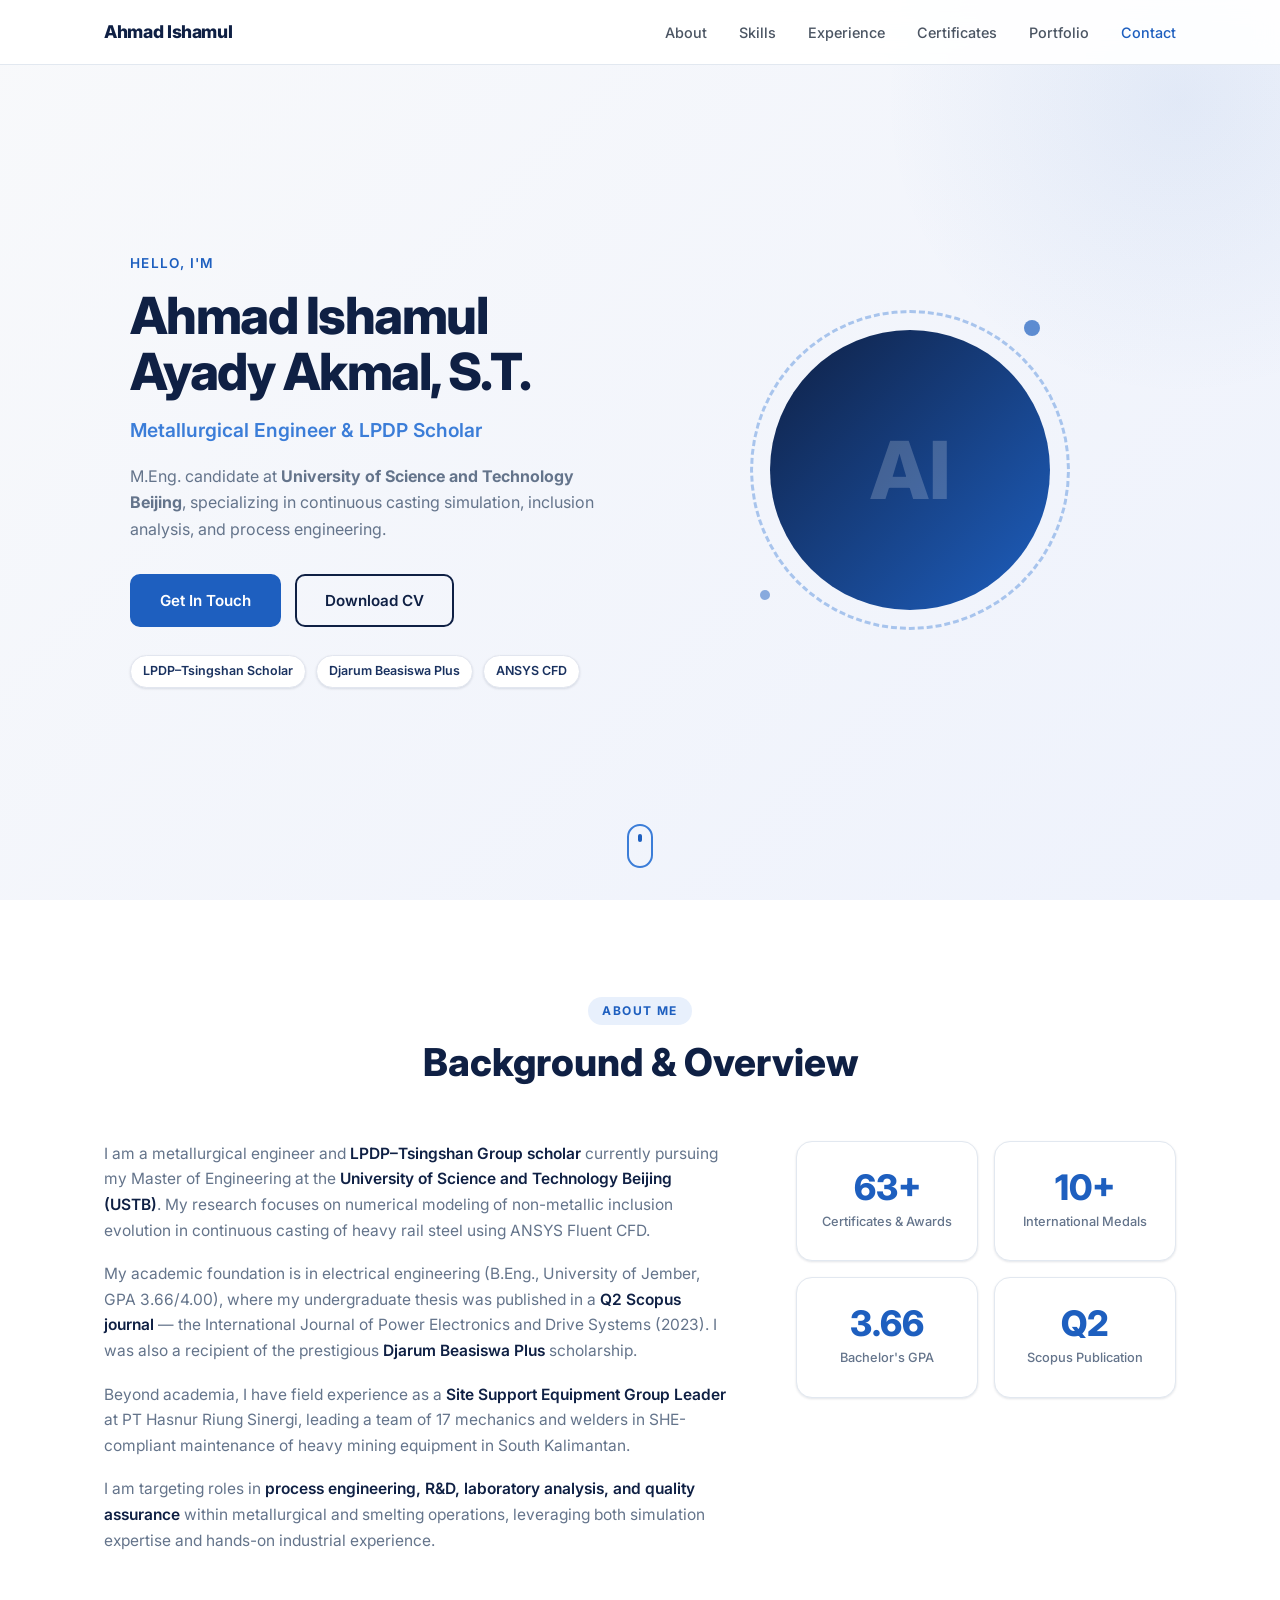
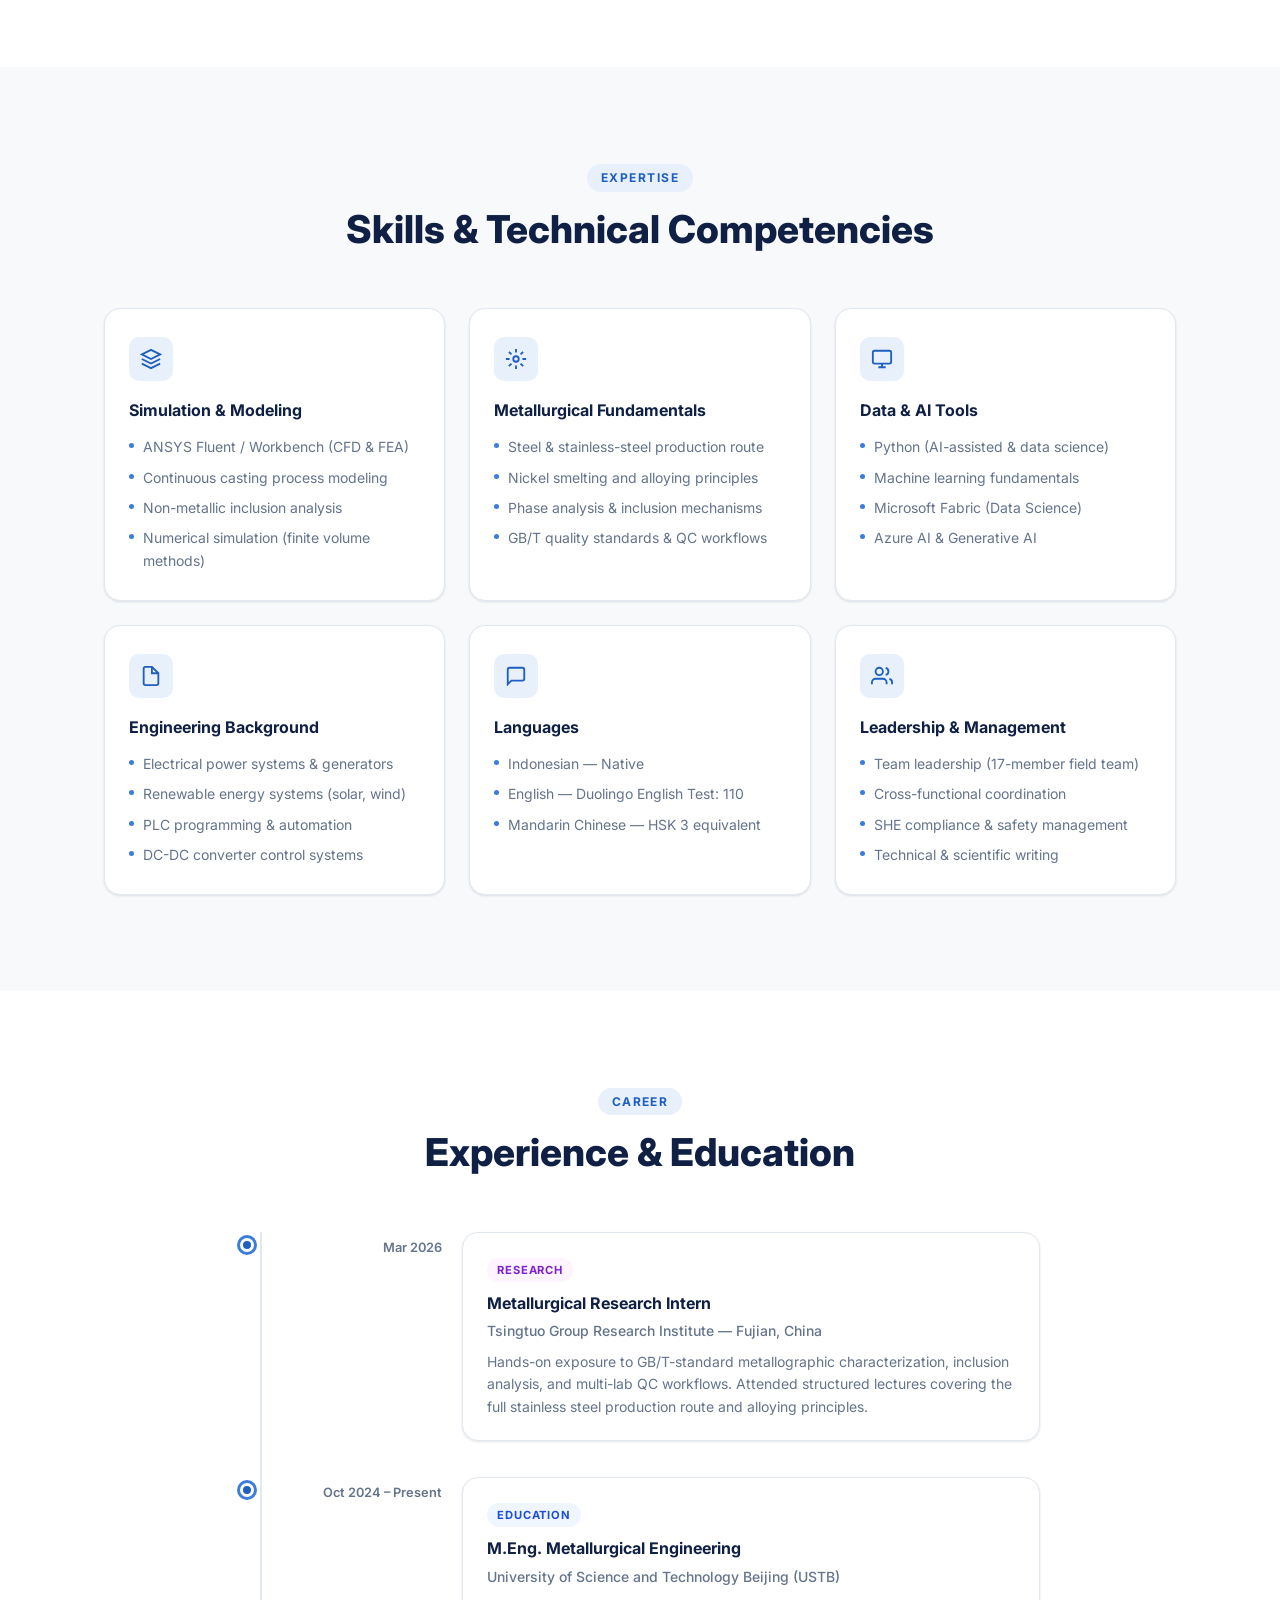
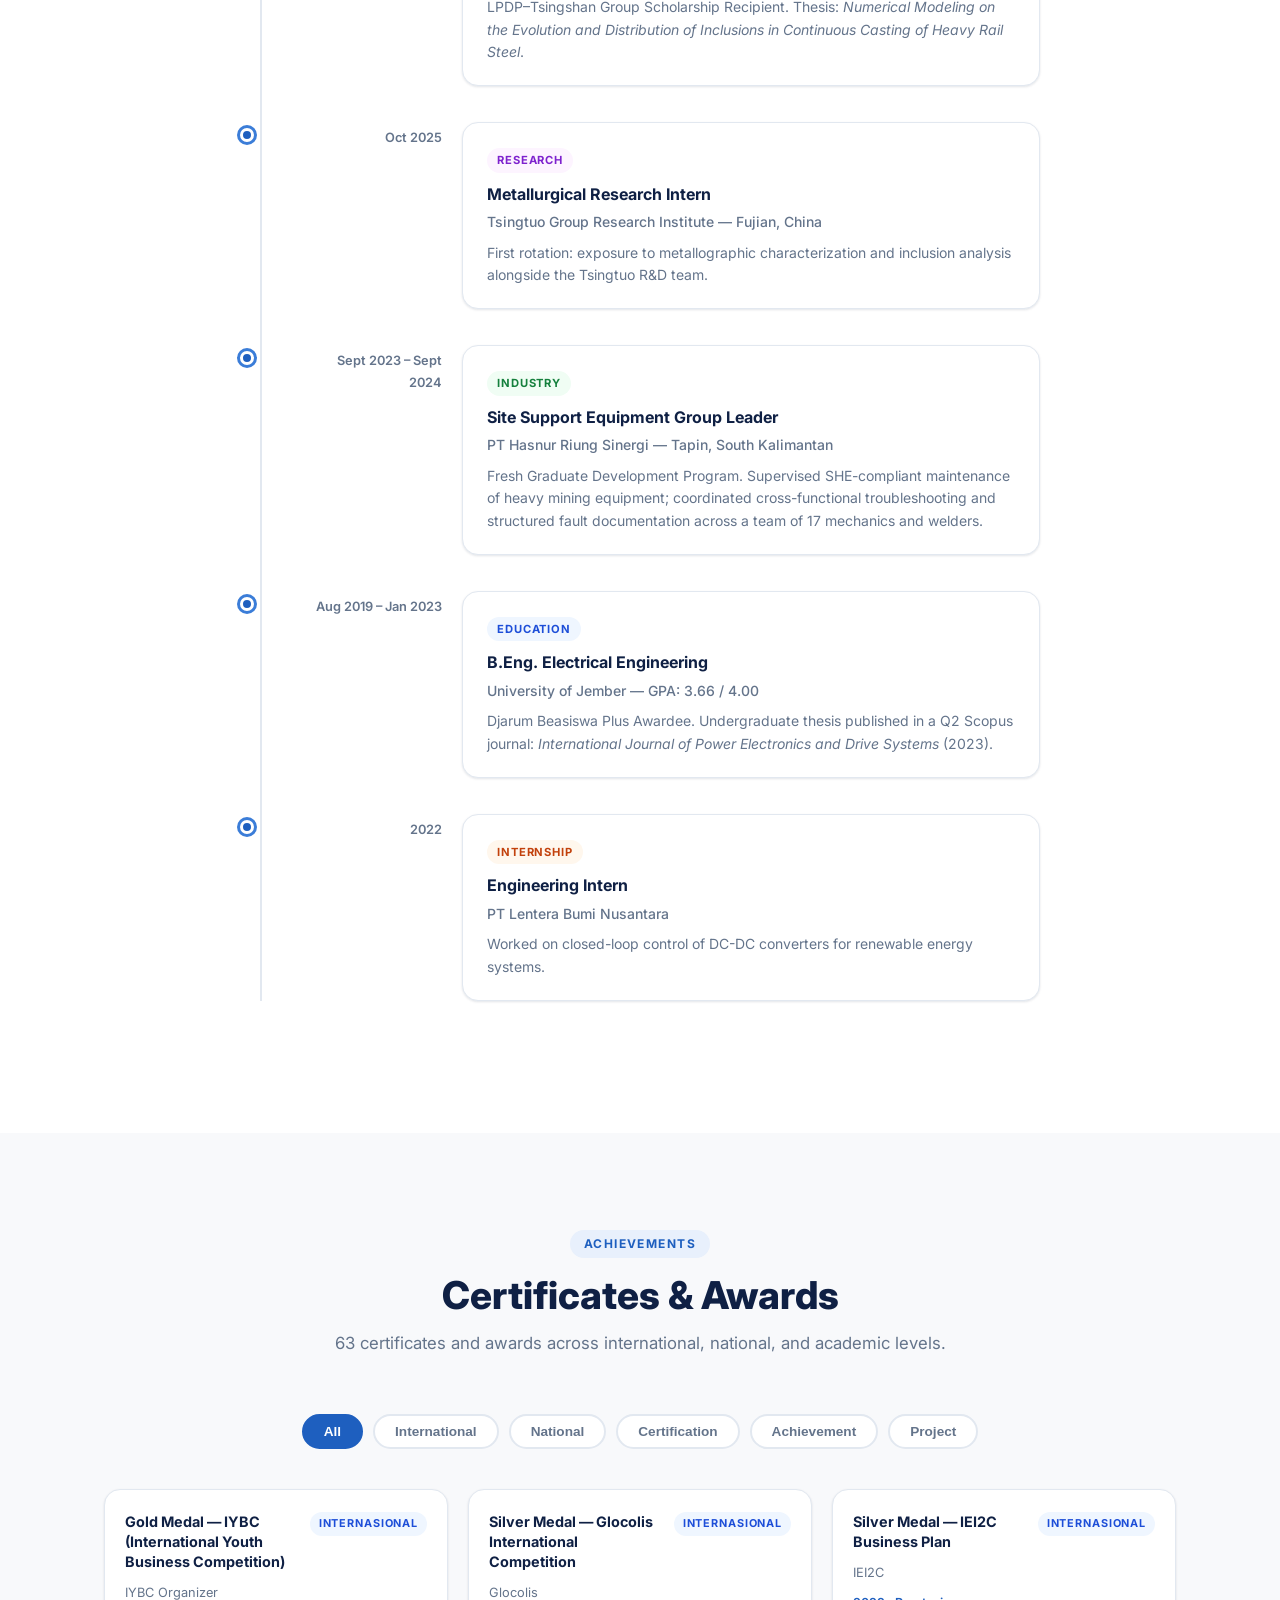
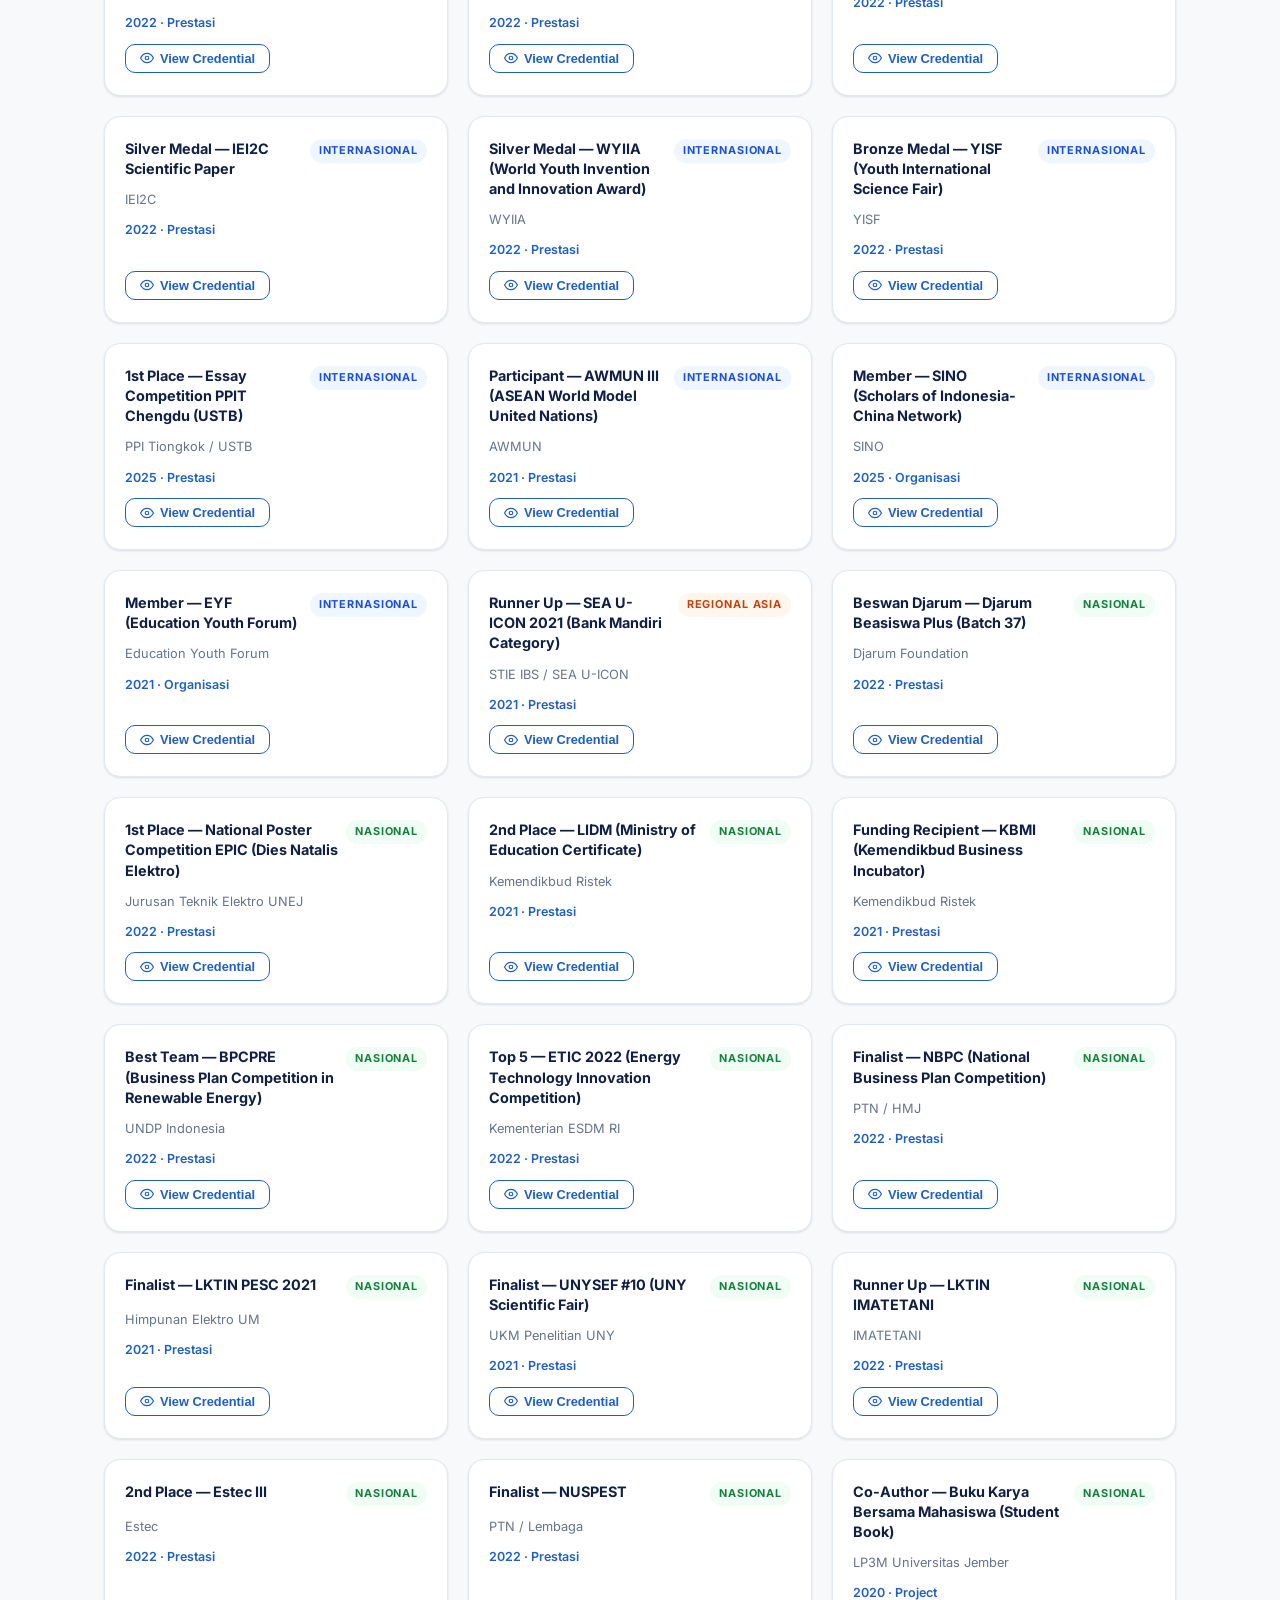
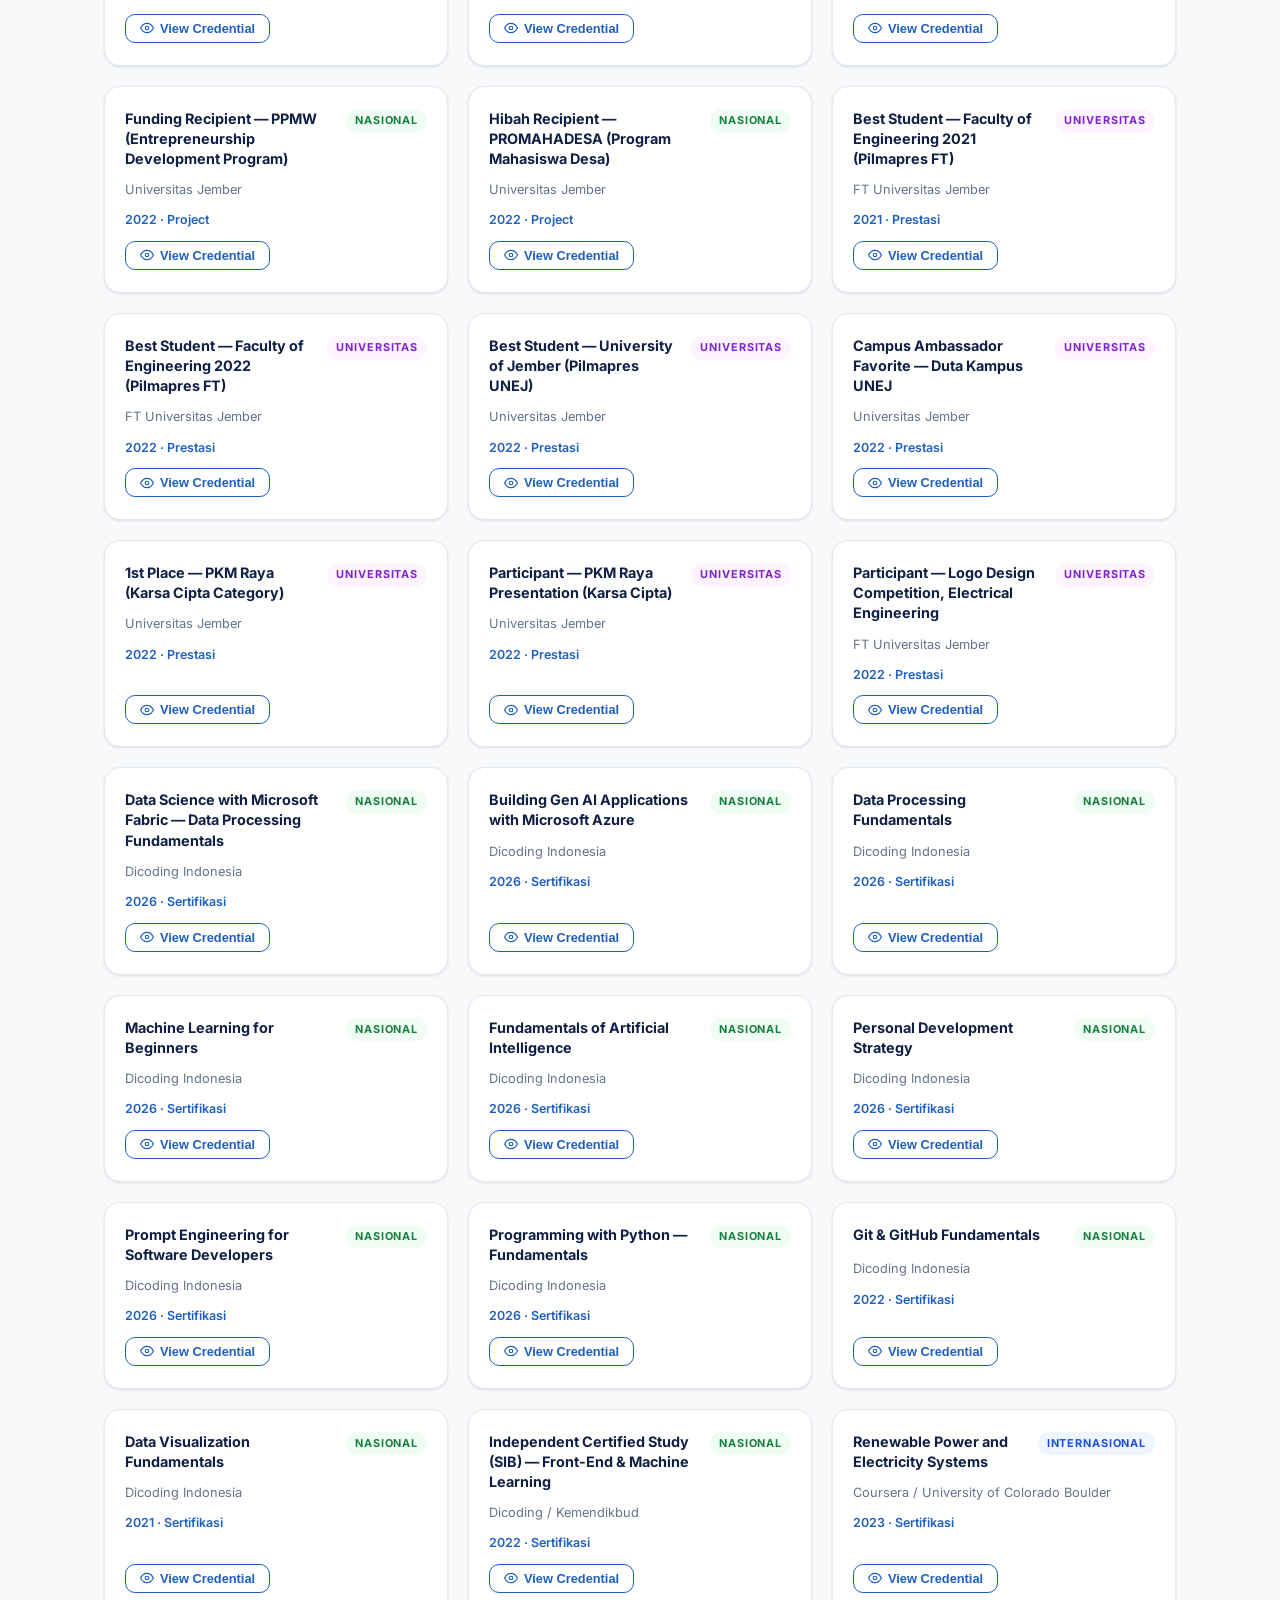
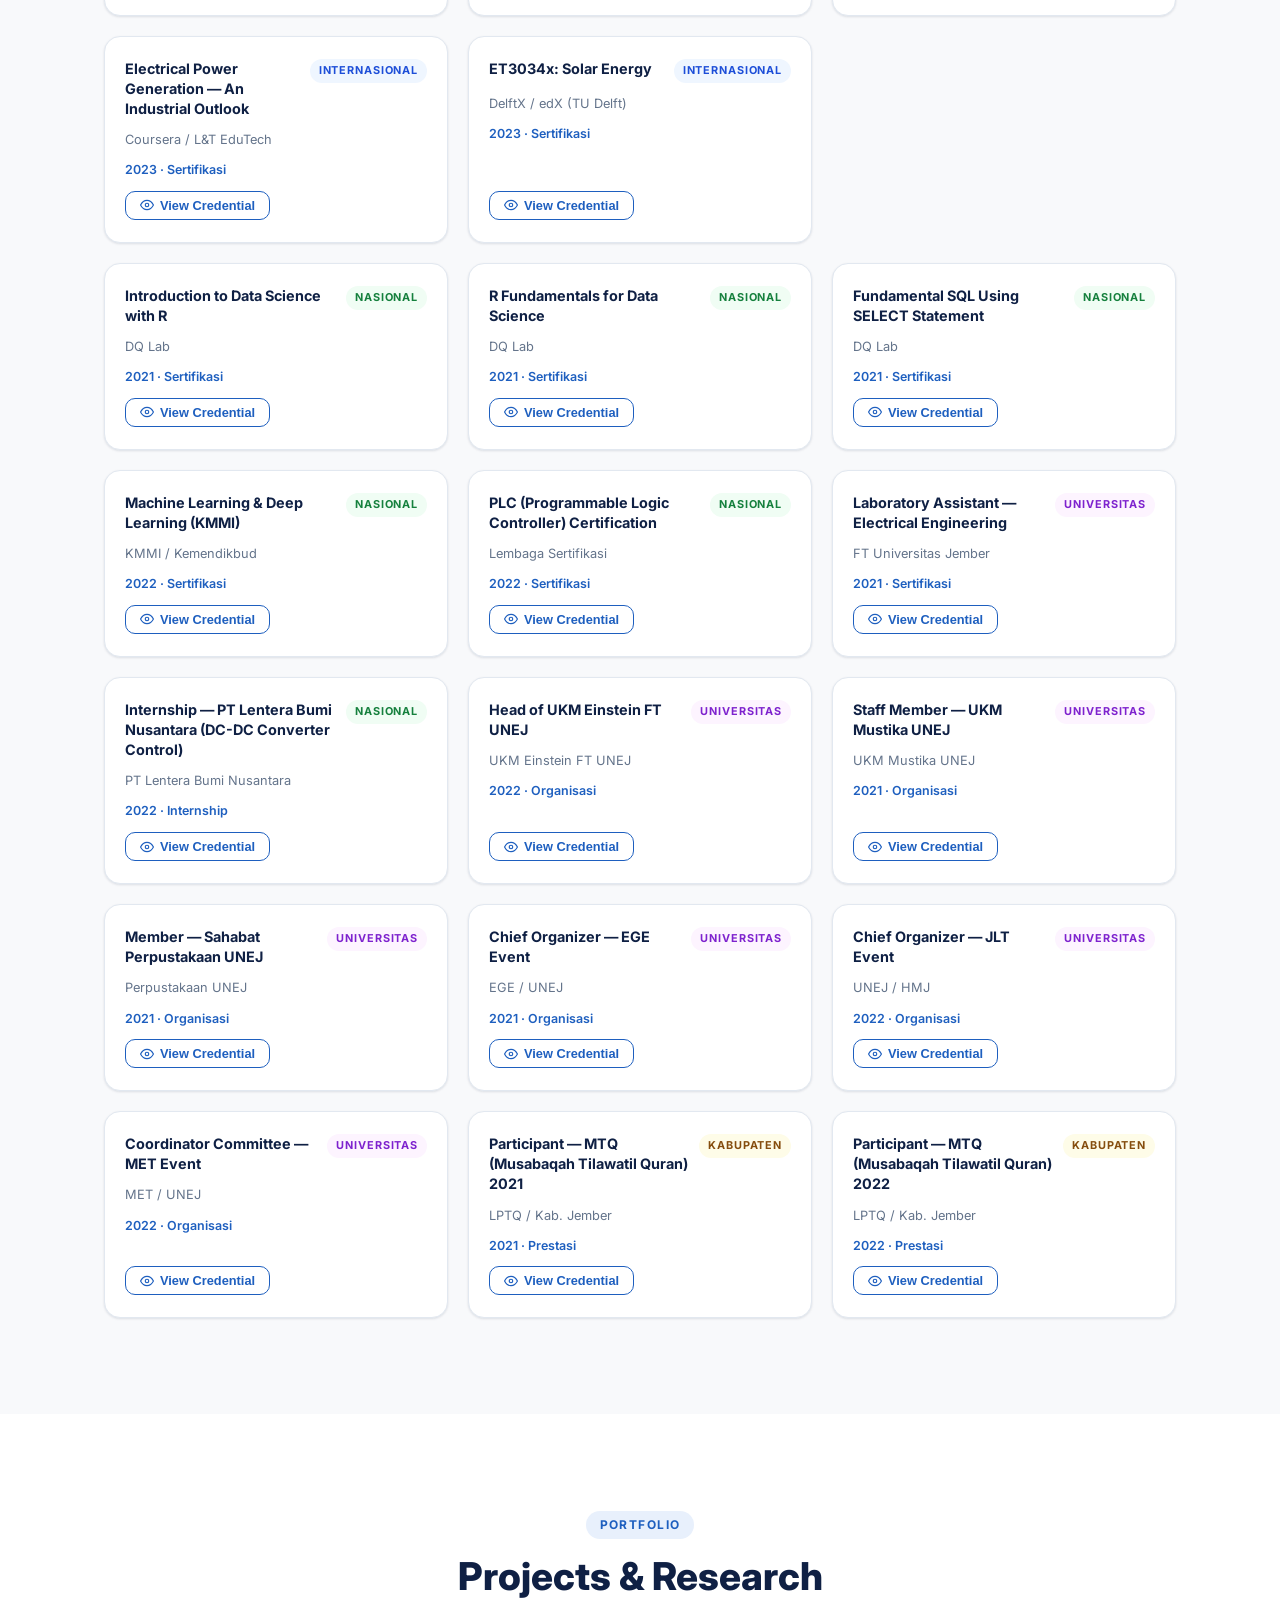
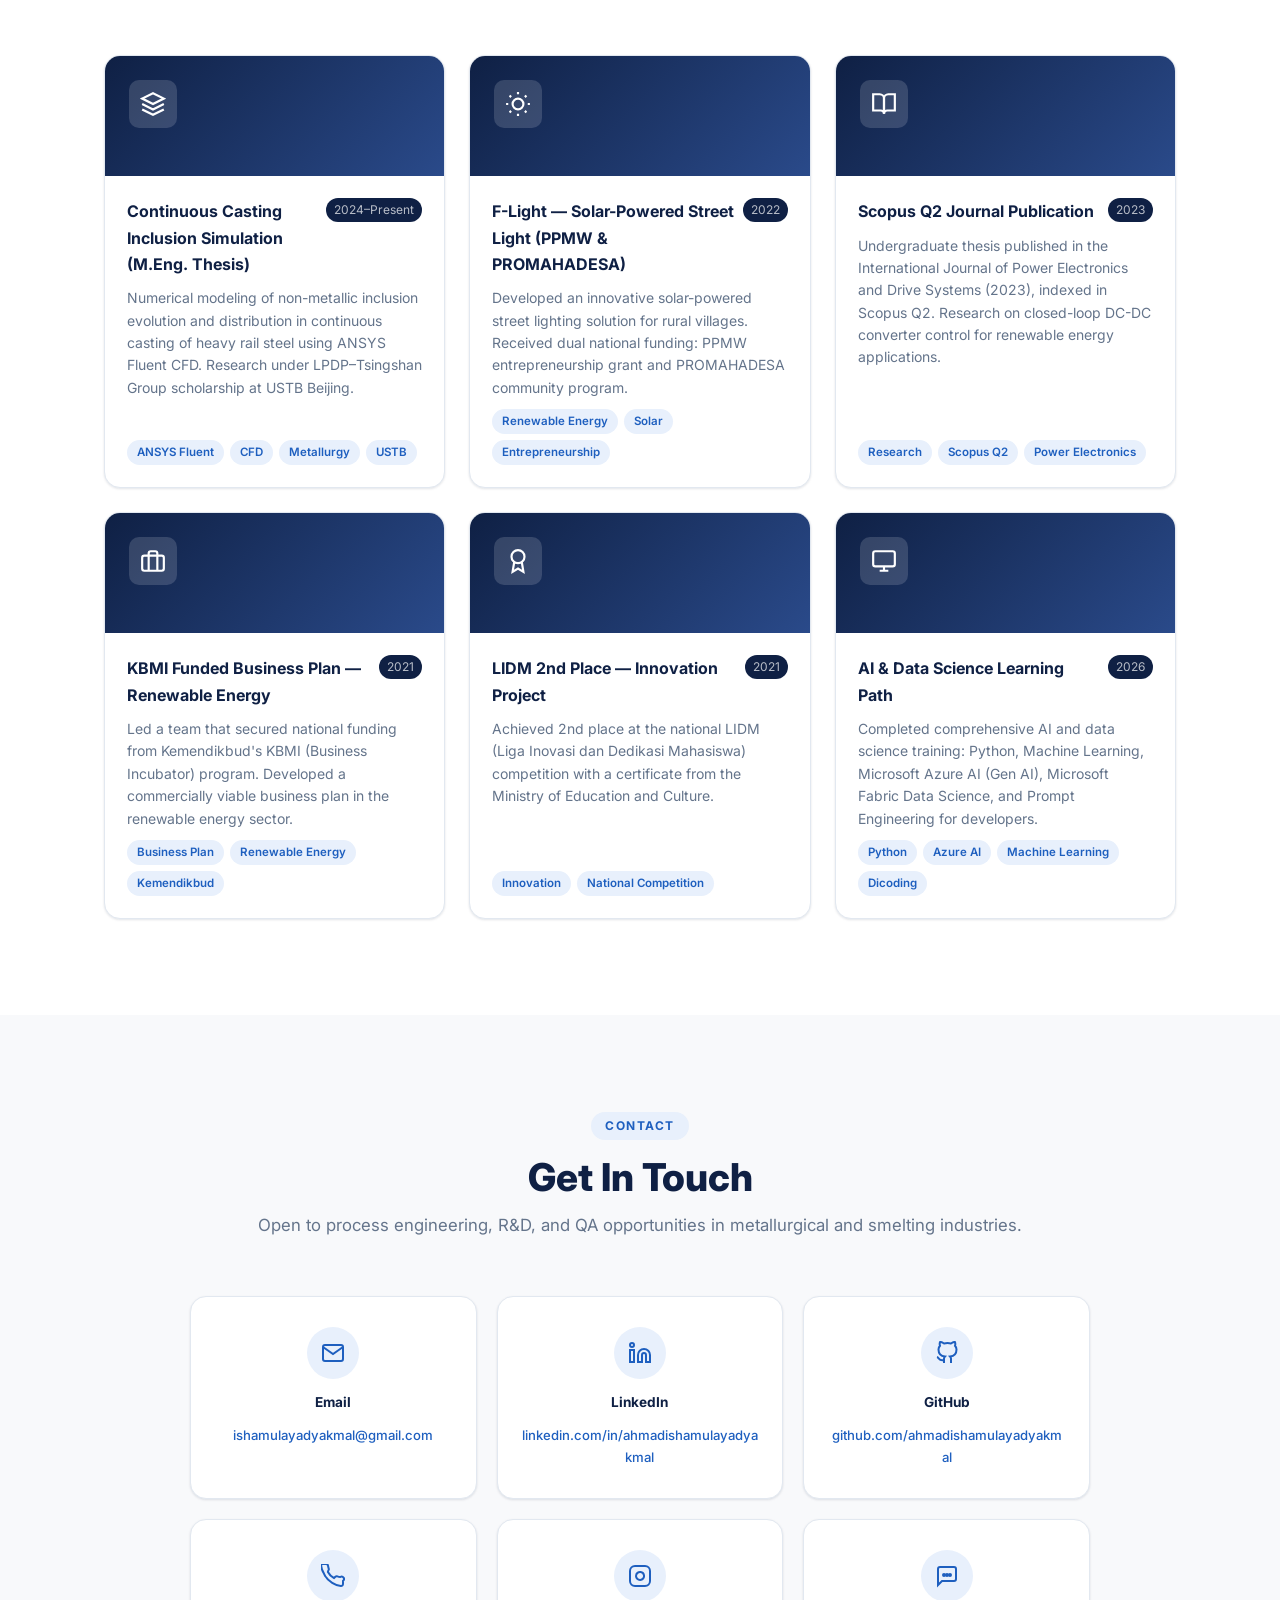
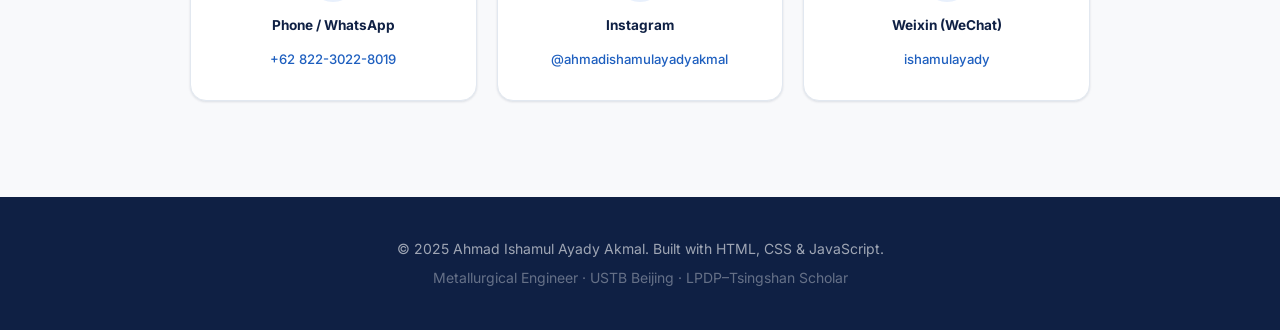
==== commit f785b507: "Add Instagram and Weixin to contact section" ====
--- a/index.html
+++ b/index.html
@@ -408,6 +408,22 @@
           <!-- UPDATE: change phone number here -->
           <a href="https://wa.me/6282230228019" target="_blank" rel="noopener">+62 822-3022-8019</a>
         </div>
+        <div class="contact-card reveal">
+          <div class="contact-icon">
+            <svg viewBox="0 0 24 24" fill="none" stroke="currentColor" stroke-width="2"><rect x="2" y="2" width="20" height="20" rx="5"/><path d="M16 11.37A4 4 0 1112.63 8 4 4 0 0116 11.37z"/><line x1="17.5" y1="6.5" x2="17.51" y2="6.5"/></svg>
+          </div>
+          <h3>Instagram</h3>
+          <!-- UPDATE: change Instagram URL here -->
+          <a href="https://www.instagram.com/ahmadishamulayadyakmal/" target="_blank" rel="noopener">@ahmadishamulayadyakmal</a>
+        </div>
+        <div class="contact-card reveal">
+          <div class="contact-icon">
+            <svg viewBox="0 0 24 24" fill="none" stroke="currentColor" stroke-width="2"><path d="M21 15a2 2 0 01-2 2H7l-4 4V5a2 2 0 012-2h14a2 2 0 012 2z"/><circle cx="9" cy="11" r="1" fill="currentColor"/><circle cx="12" cy="11" r="1" fill="currentColor"/><circle cx="15" cy="11" r="1" fill="currentColor"/></svg>
+          </div>
+          <h3>Weixin (WeChat)</h3>
+          <!-- UPDATE: change Weixin ID here -->
+          <span style="font-size:.82rem;color:var(--accent);font-weight:500">ishamulayady</span>
+        </div>
       </div>
     </div>
   </section>
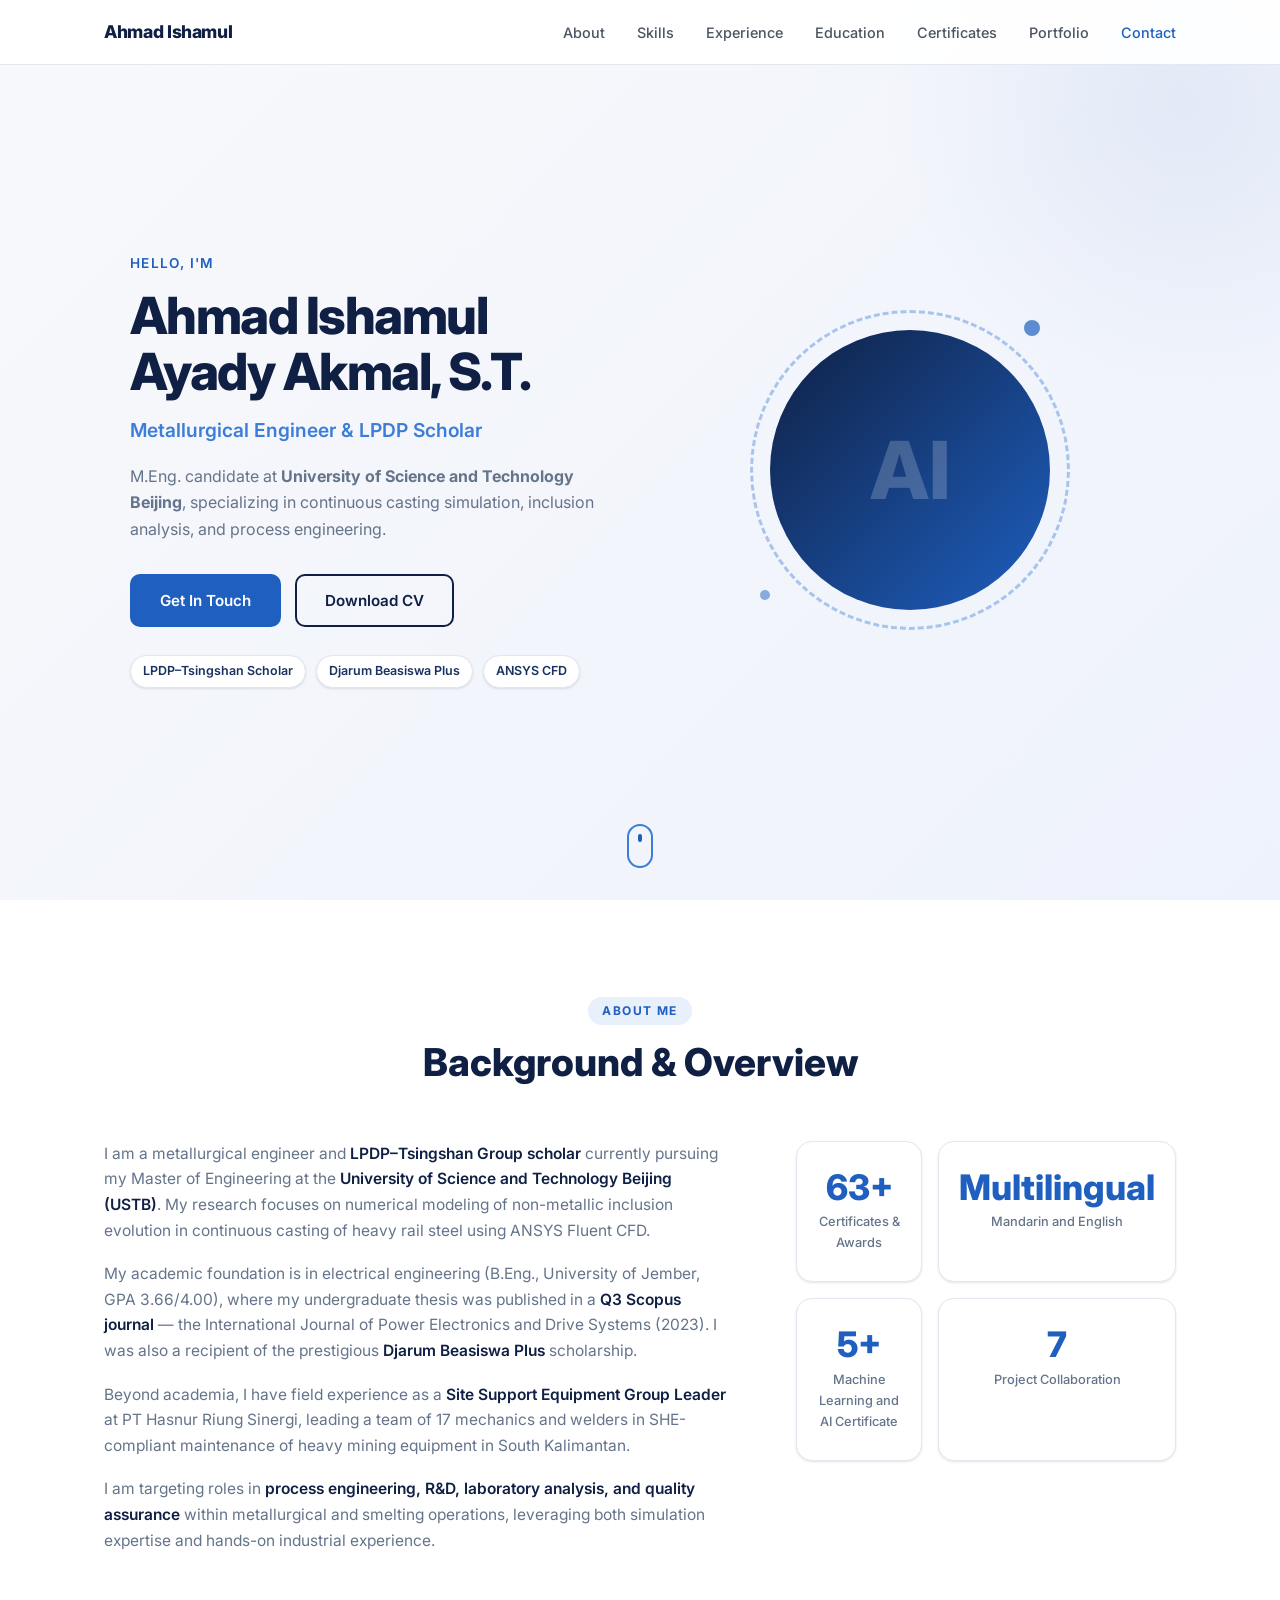
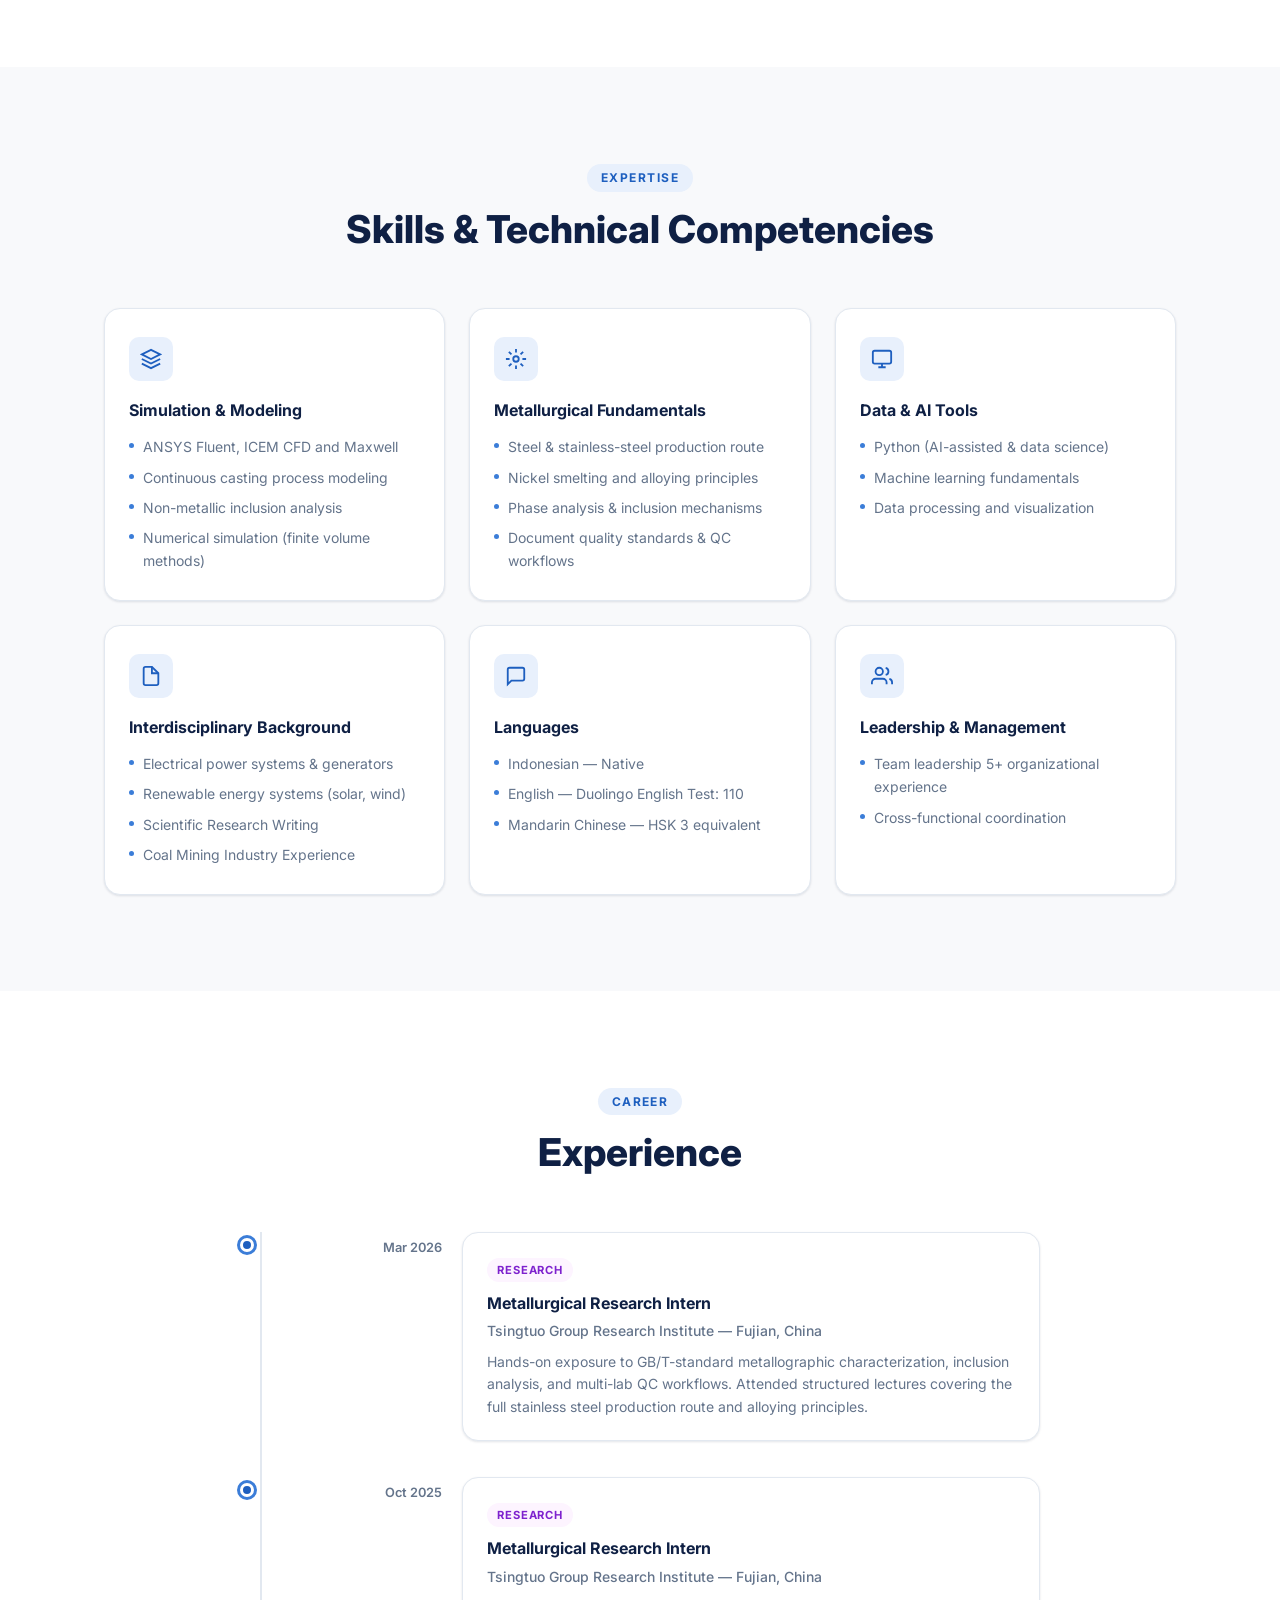
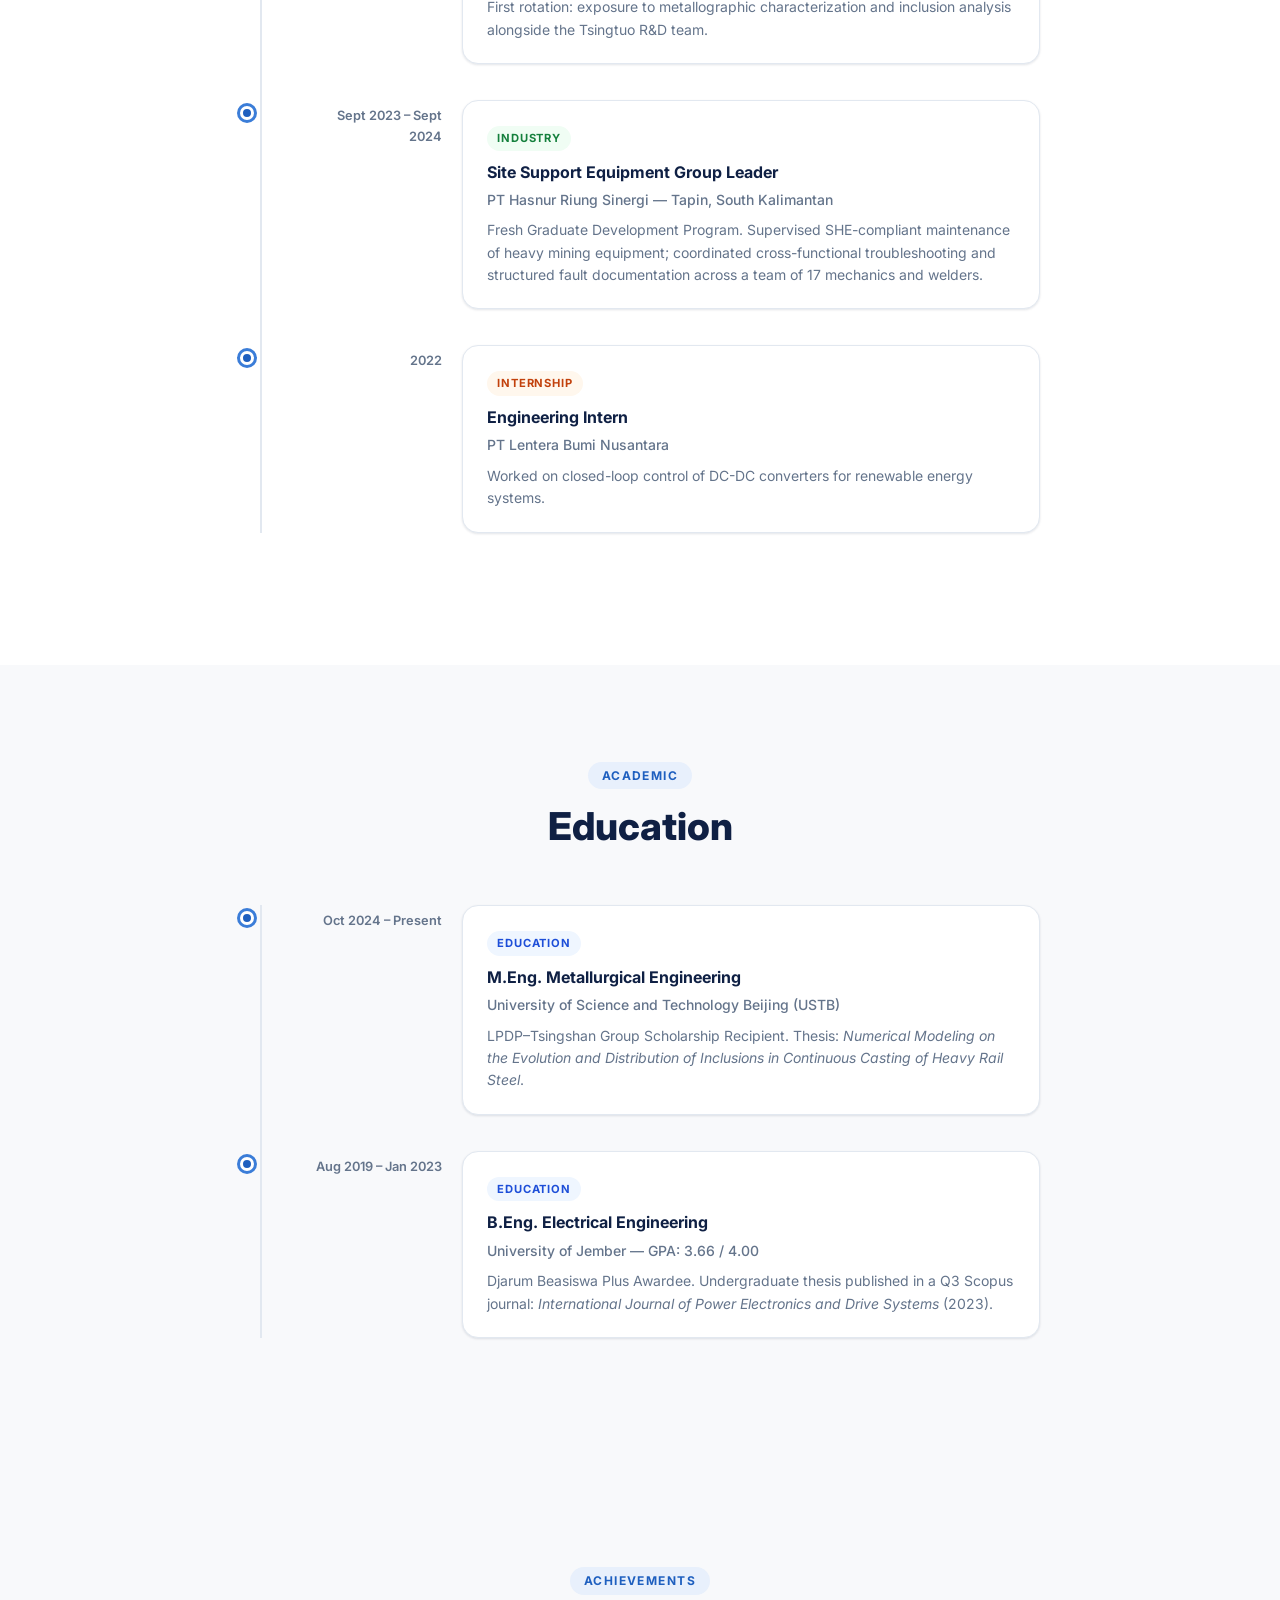
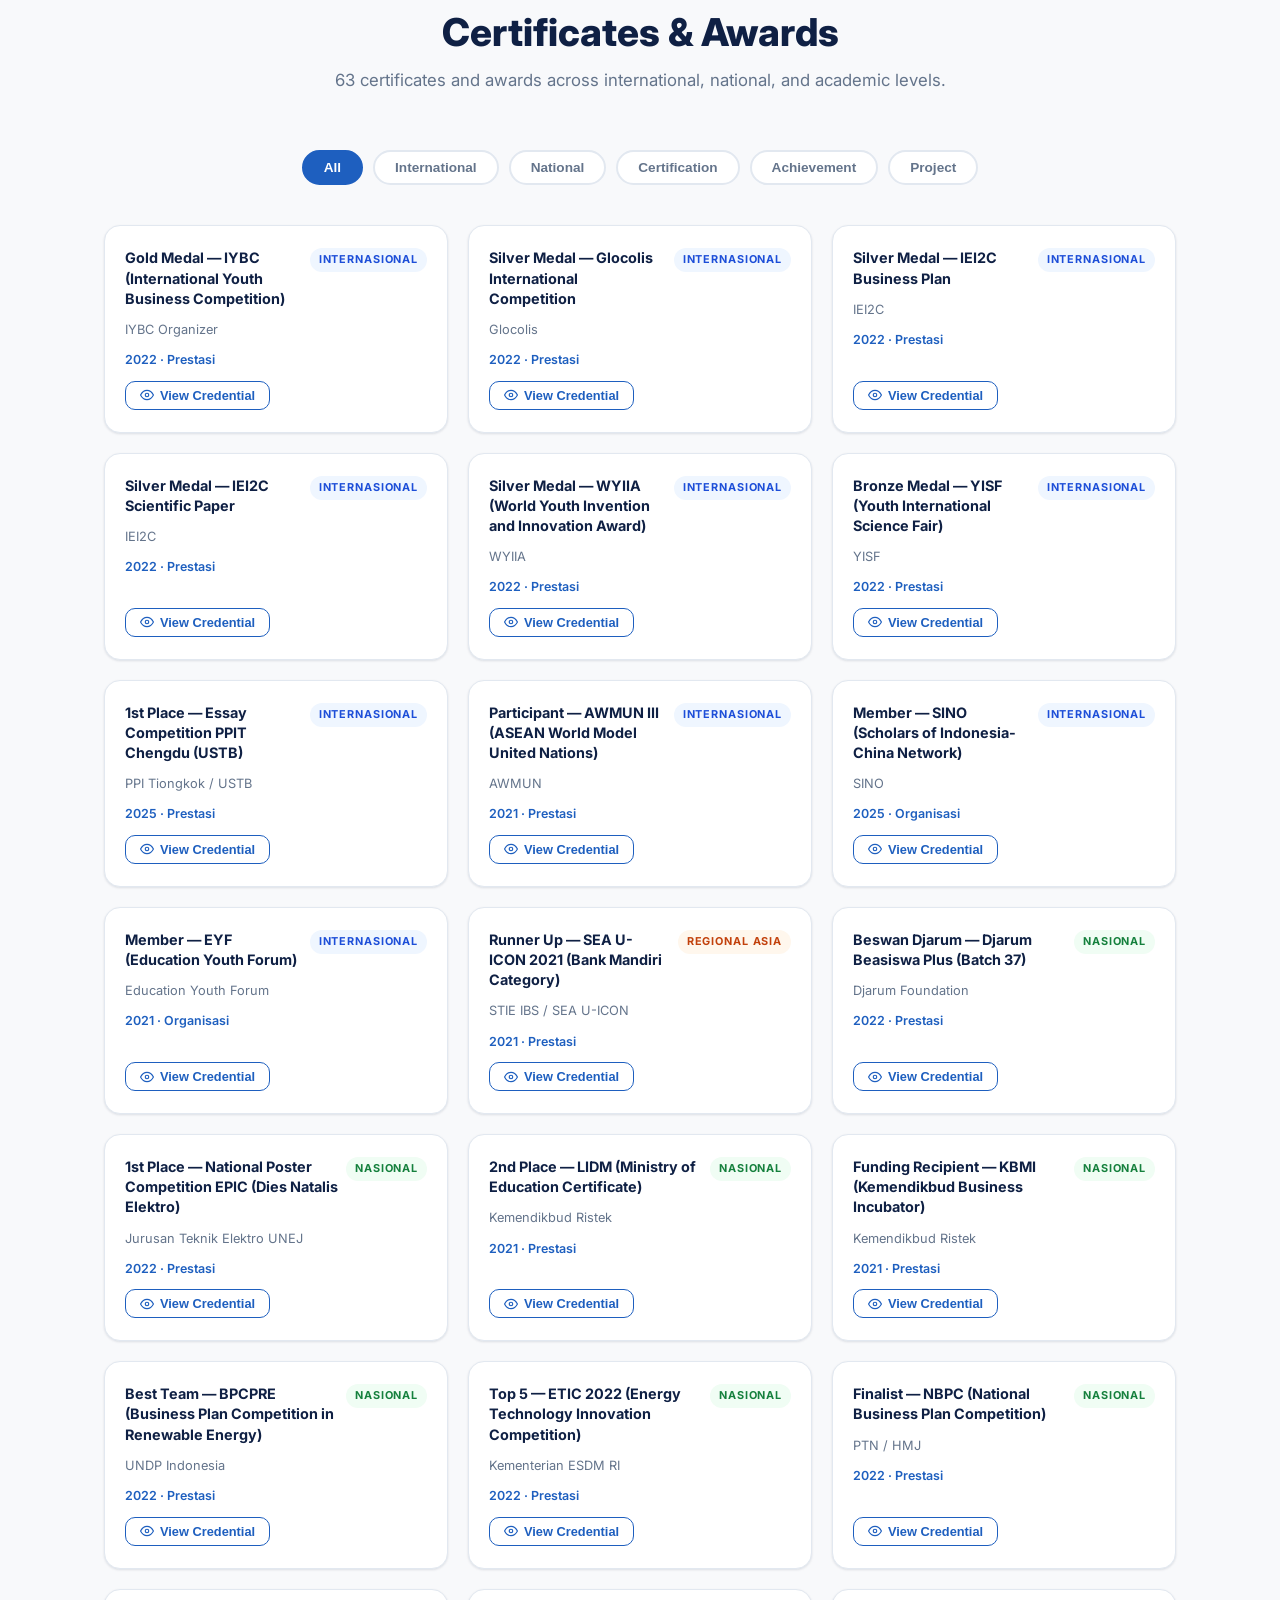
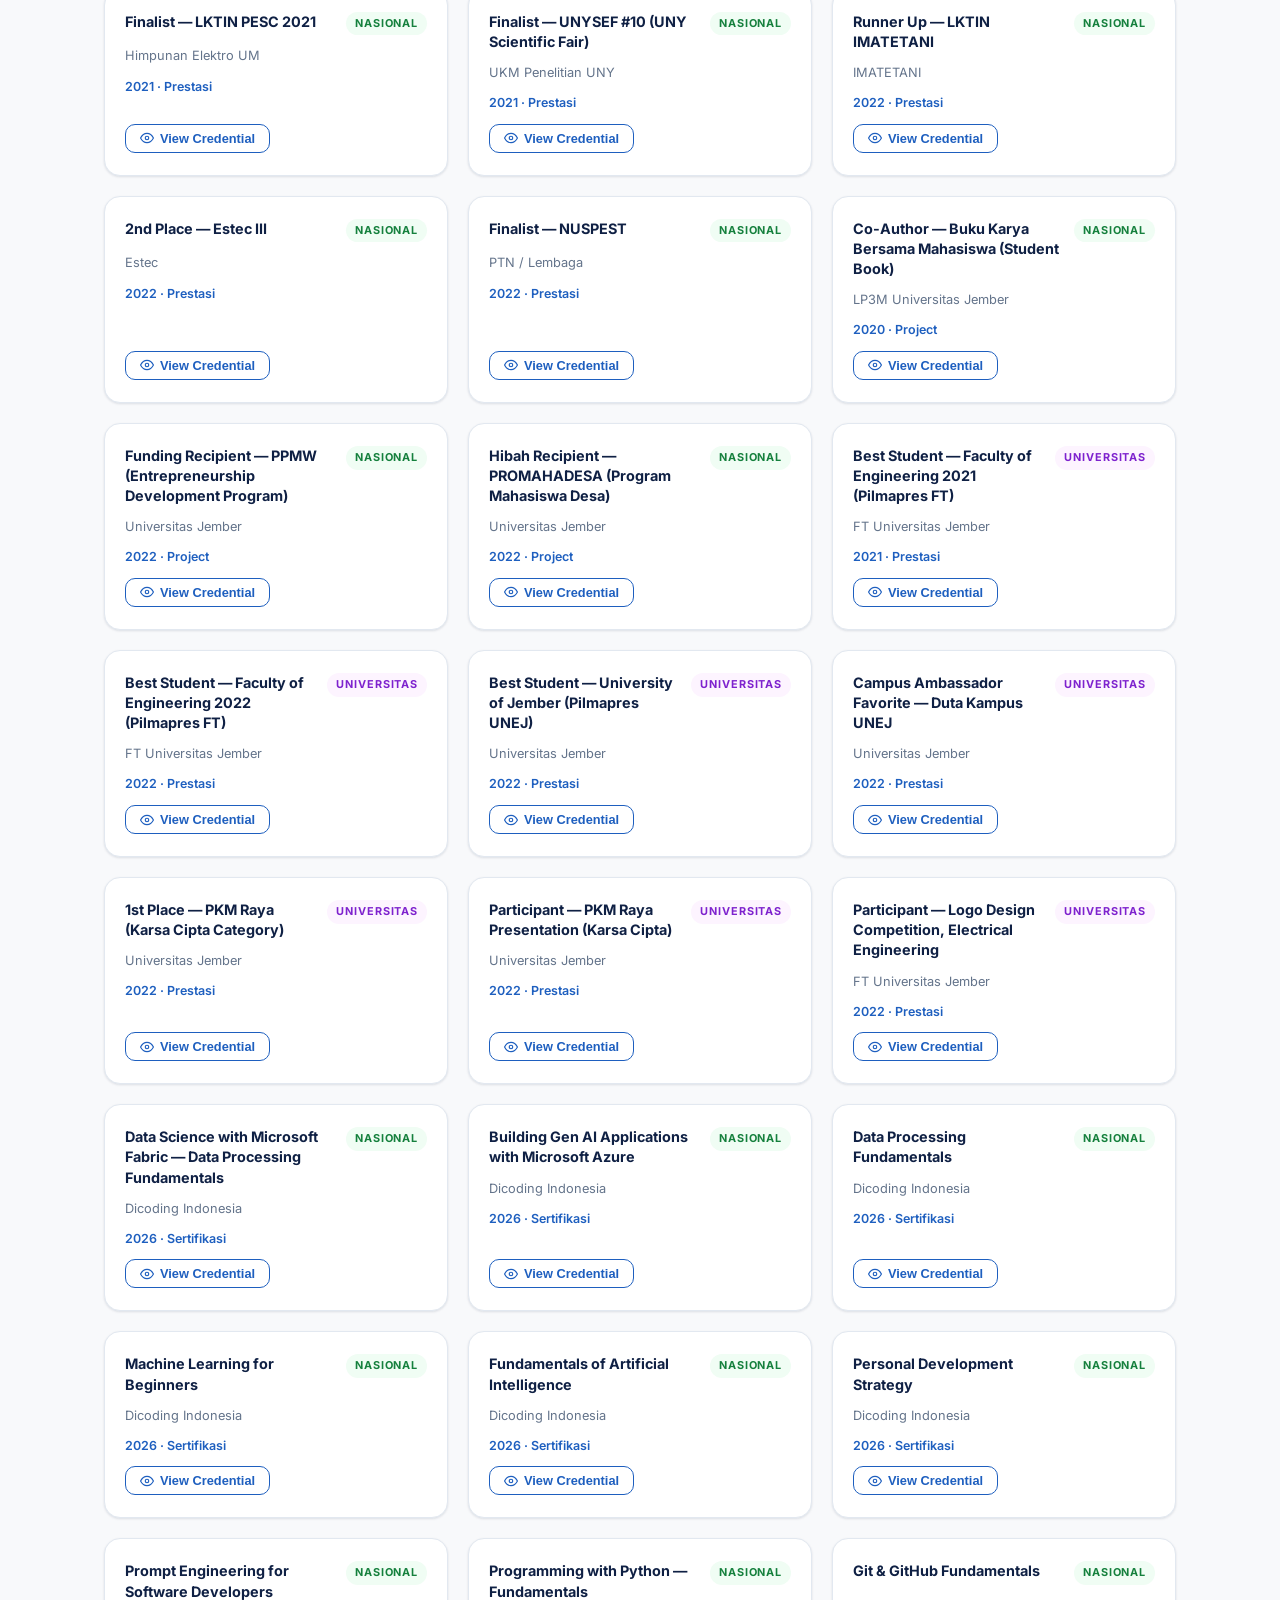
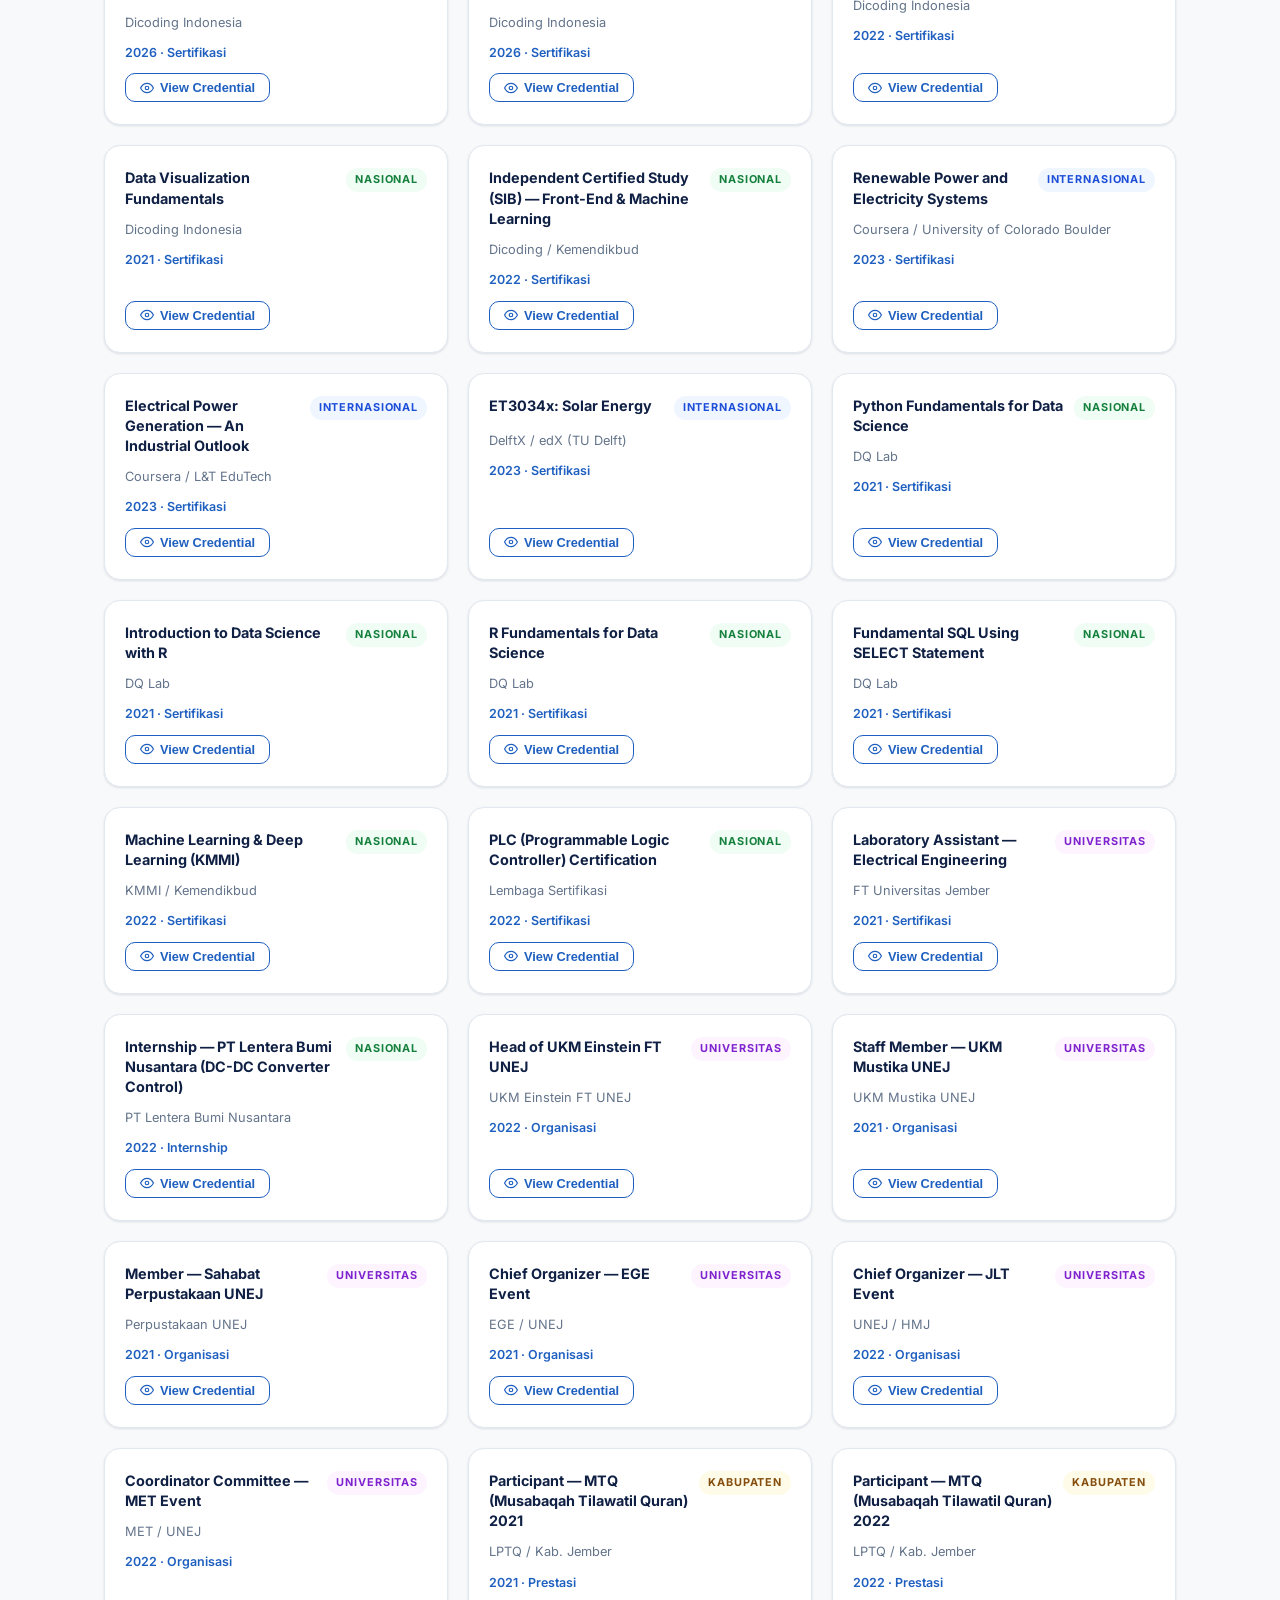
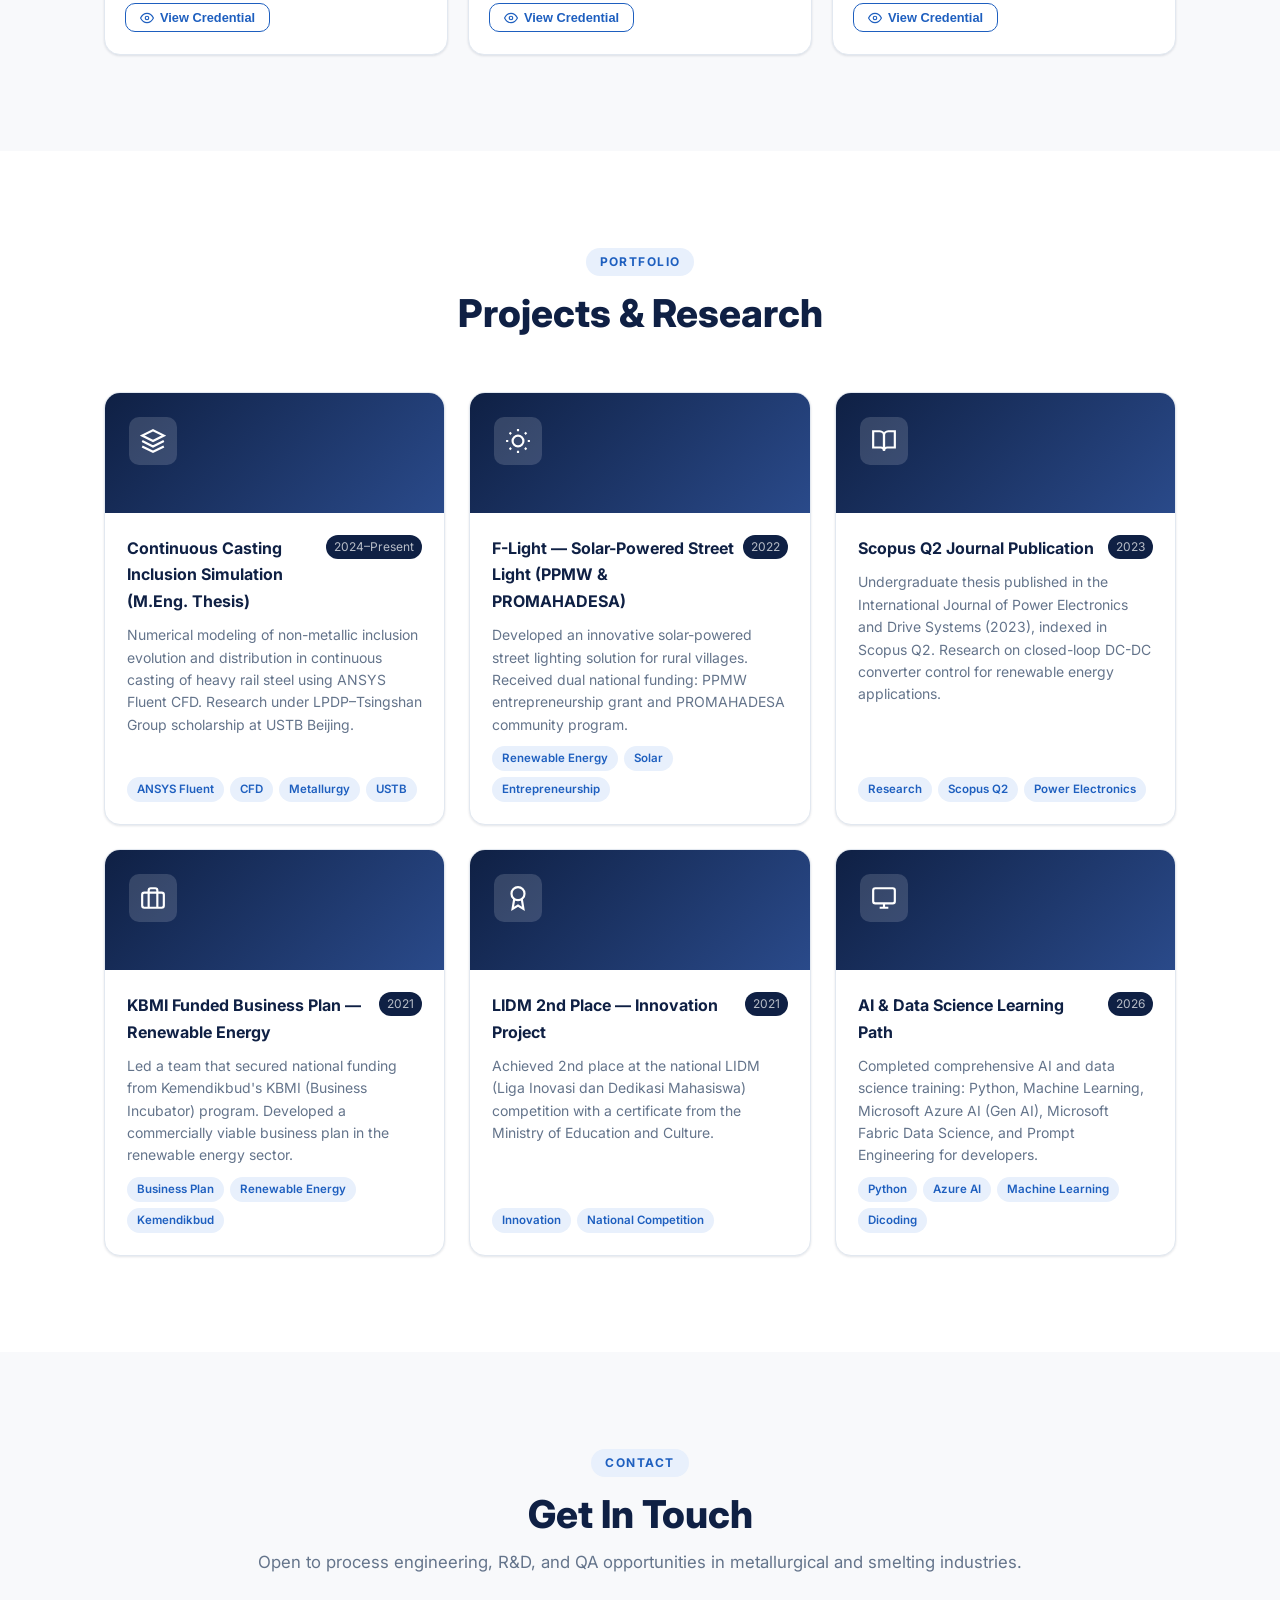
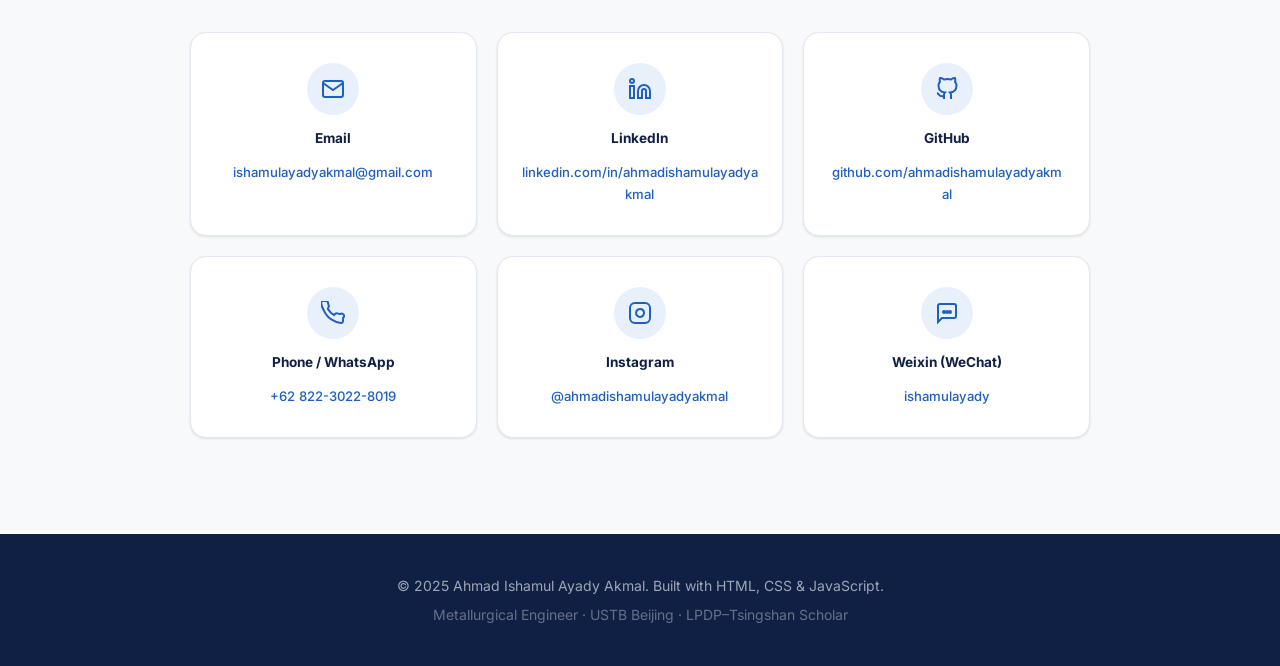
==== commit 45c4676d: "rev1" ====
--- a/index.html
+++ b/index.html
@@ -34,6 +34,7 @@
         <li><a href="#about">About</a></li>
         <li><a href="#skills">Skills</a></li>
         <li><a href="#experience">Experience</a></li>
+        <li><a href="#education">Education</a></li>
         <li><a href="#certificates">Certificates</a></li>
         <li><a href="#portfolio">Portfolio</a></li>
         <li><a href="#contact">Contact</a></li>
@@ -104,7 +105,7 @@
           </p>
           <p>
             My academic foundation is in electrical engineering (B.Eng., University of Jember, GPA 3.66/4.00),
-            where my undergraduate thesis was published in a <strong>Q2 Scopus journal</strong> — the
+            where my undergraduate thesis was published in a <strong>Q3 Scopus journal</strong> — the
             International Journal of Power Electronics and Drive Systems (2023). I was also a recipient of the
             prestigious <strong>Djarum Beasiswa Plus</strong> scholarship.
           </p>
@@ -126,16 +127,16 @@
             <span class="stat-label">Certificates &amp; Awards</span>
           </div>
           <div class="stat-card">
-            <span class="stat-number">10+</span>
-            <span class="stat-label">International Medals</span>
+            <span class="stat-number">Multilingual</span>
+            <span class="stat-label">Mandarin and English</span>
           </div>
           <div class="stat-card">
-            <span class="stat-number">3.66</span>
-            <span class="stat-label">Bachelor's GPA</span>
+            <span class="stat-number">5+</span>
+            <span class="stat-label">Machine Learning and AI Certificate</span>
           </div>
           <div class="stat-card">
-            <span class="stat-number">Q2</span>
-            <span class="stat-label">Scopus Publication</span>
+            <span class="stat-number">7</span>
+            <span class="stat-label">Project Collaboration</span>
           </div>
         </div>
       </div>
@@ -160,7 +161,7 @@
           </div>
           <h3>Simulation &amp; Modeling</h3>
           <ul>
-            <li>ANSYS Fluent / Workbench (CFD &amp; FEA)</li>
+            <li>ANSYS Fluent, ICEM CFD and Maxwell</li>
             <li>Continuous casting process modeling</li>
             <li>Non-metallic inclusion analysis</li>
             <li>Numerical simulation (finite volume methods)</li>
@@ -176,7 +177,7 @@
             <li>Steel &amp; stainless-steel production route</li>
             <li>Nickel smelting and alloying principles</li>
             <li>Phase analysis &amp; inclusion mechanisms</li>
-            <li>GB/T quality standards &amp; QC workflows</li>
+            <li>Document quality standards &amp; QC workflows</li>
           </ul>
         </div>
 
@@ -188,8 +189,7 @@
           <ul>
             <li>Python (AI-assisted &amp; data science)</li>
             <li>Machine learning fundamentals</li>
-            <li>Microsoft Fabric (Data Science)</li>
-            <li>Azure AI &amp; Generative AI</li>
+            <li>Data processing and visualization</li>
           </ul>
         </div>
 
@@ -197,12 +197,12 @@
           <div class="skill-group-icon">
             <svg viewBox="0 0 24 24" fill="none" stroke="currentColor" stroke-width="2"><path d="M13 2H6a2 2 0 00-2 2v16a2 2 0 002 2h12a2 2 0 002-2V9z"/><polyline points="13 2 13 9 20 9"/></svg>
           </div>
-          <h3>Engineering Background</h3>
+          <h3>Interdisciplinary Background</h3>
           <ul>
             <li>Electrical power systems &amp; generators</li>
             <li>Renewable energy systems (solar, wind)</li>
-            <li>PLC programming &amp; automation</li>
-            <li>DC-DC converter control systems</li>
+            <li>Scientific Research Writing</li>
+            <li>Coal Mining Industry Experience</li>
           </ul>
         </div>
 
@@ -224,10 +224,8 @@
           </div>
           <h3>Leadership &amp; Management</h3>
           <ul>
-            <li>Team leadership (17-member field team)</li>
+            <li>Team leadership 5+ organizational experience</li>
             <li>Cross-functional coordination</li>
-            <li>SHE compliance &amp; safety management</li>
-            <li>Technical &amp; scientific writing</li>
           </ul>
         </div>
 
@@ -244,7 +242,7 @@
     <div class="container">
       <div class="section-header reveal">
         <span class="section-tag">Career</span>
-        <h2>Experience &amp; Education</h2>
+        <h2>Experience</h2>
       </div>
       <div class="timeline">
 
@@ -262,6 +260,54 @@
 
         <div class="timeline-item reveal">
           <div class="timeline-marker"></div>
+          <div class="timeline-date">Oct 2025</div>
+          <div class="timeline-card">
+            <span class="timeline-tag research">Research</span>
+            <h3>Metallurgical Research Intern</h3>
+            <p class="timeline-org">Tsingtuo Group Research Institute — Fujian, China</p>
+            <p>First rotation: exposure to metallographic characterization and inclusion analysis alongside the Tsingtuo R&D team.</p>
+          </div>
+        </div>
+
+        <div class="timeline-item reveal">
+          <div class="timeline-marker"></div>
+          <div class="timeline-date">Sept 2023 – Sept 2024</div>
+          <div class="timeline-card">
+            <span class="timeline-tag work">Industry</span>
+            <h3>Site Support Equipment Group Leader</h3>
+            <p class="timeline-org">PT Hasnur Riung Sinergi — Tapin, South Kalimantan</p>
+            <p>Fresh Graduate Development Program. Supervised SHE-compliant maintenance of heavy mining equipment; coordinated cross-functional troubleshooting and structured fault documentation across a team of 17 mechanics and welders.</p>
+          </div>
+        </div>
+
+        <div class="timeline-item reveal">
+          <div class="timeline-marker"></div>
+          <div class="timeline-date">2022</div>
+          <div class="timeline-card">
+            <span class="timeline-tag internship">Internship</span>
+            <h3>Engineering Intern</h3>
+            <p class="timeline-org">PT Lentera Bumi Nusantara</p>
+            <p>Worked on closed-loop control of DC-DC converters for renewable energy systems.</p>
+          </div>
+        </div>
+
+      </div>
+    </div>
+  </section>
+
+  <!-- ============================================================
+       EDUCATION SECTION (TIMELINE)
+  ============================================================ -->
+  <section id="education" class="section section-alt">
+    <div class="container">
+      <div class="section-header reveal">
+        <span class="section-tag">Academic</span>
+        <h2>Education</h2>
+      </div>
+      <div class="timeline">
+
+        <div class="timeline-item reveal">
+          <div class="timeline-marker"></div>
           <div class="timeline-date">Oct 2024 – Present</div>
           <div class="timeline-card">
             <span class="timeline-tag education">Education</span>
@@ -273,45 +319,12 @@
 
         <div class="timeline-item reveal">
           <div class="timeline-marker"></div>
-          <div class="timeline-date">Oct 2025</div>
-          <div class="timeline-card">
-            <span class="timeline-tag research">Research</span>
-            <h3>Metallurgical Research Intern</h3>
-            <p class="timeline-org">Tsingtuo Group Research Institute — Fujian, China</p>
-            <p>First rotation: exposure to metallographic characterization and inclusion analysis alongside the Tsingtuo R&D team.</p>
-          </div>
-        </div>
-
-        <div class="timeline-item reveal">
-          <div class="timeline-marker"></div>
-          <div class="timeline-date">Sept 2023 – Sept 2024</div>
-          <div class="timeline-card">
-            <span class="timeline-tag work">Industry</span>
-            <h3>Site Support Equipment Group Leader</h3>
-            <p class="timeline-org">PT Hasnur Riung Sinergi — Tapin, South Kalimantan</p>
-            <p>Fresh Graduate Development Program. Supervised SHE-compliant maintenance of heavy mining equipment; coordinated cross-functional troubleshooting and structured fault documentation across a team of 17 mechanics and welders.</p>
-          </div>
-        </div>
-
-        <div class="timeline-item reveal">
-          <div class="timeline-marker"></div>
           <div class="timeline-date">Aug 2019 – Jan 2023</div>
           <div class="timeline-card">
             <span class="timeline-tag education">Education</span>
             <h3>B.Eng. Electrical Engineering</h3>
             <p class="timeline-org">University of Jember — GPA: 3.66 / 4.00</p>
-            <p>Djarum Beasiswa Plus Awardee. Undergraduate thesis published in a Q2 Scopus journal: <em>International Journal of Power Electronics and Drive Systems</em> (2023).</p>
-          </div>
-        </div>
-
-        <div class="timeline-item reveal">
-          <div class="timeline-marker"></div>
-          <div class="timeline-date">2022</div>
-          <div class="timeline-card">
-            <span class="timeline-tag internship">Internship</span>
-            <h3>Engineering Intern</h3>
-            <p class="timeline-org">PT Lentera Bumi Nusantara</p>
-            <p>Worked on closed-loop control of DC-DC converters for renewable energy systems.</p>
+            <p>Djarum Beasiswa Plus Awardee. Undergraduate thesis published in a Q3 Scopus journal: <em>International Journal of Power Electronics and Drive Systems</em> (2023).</p>
           </div>
         </div>
 
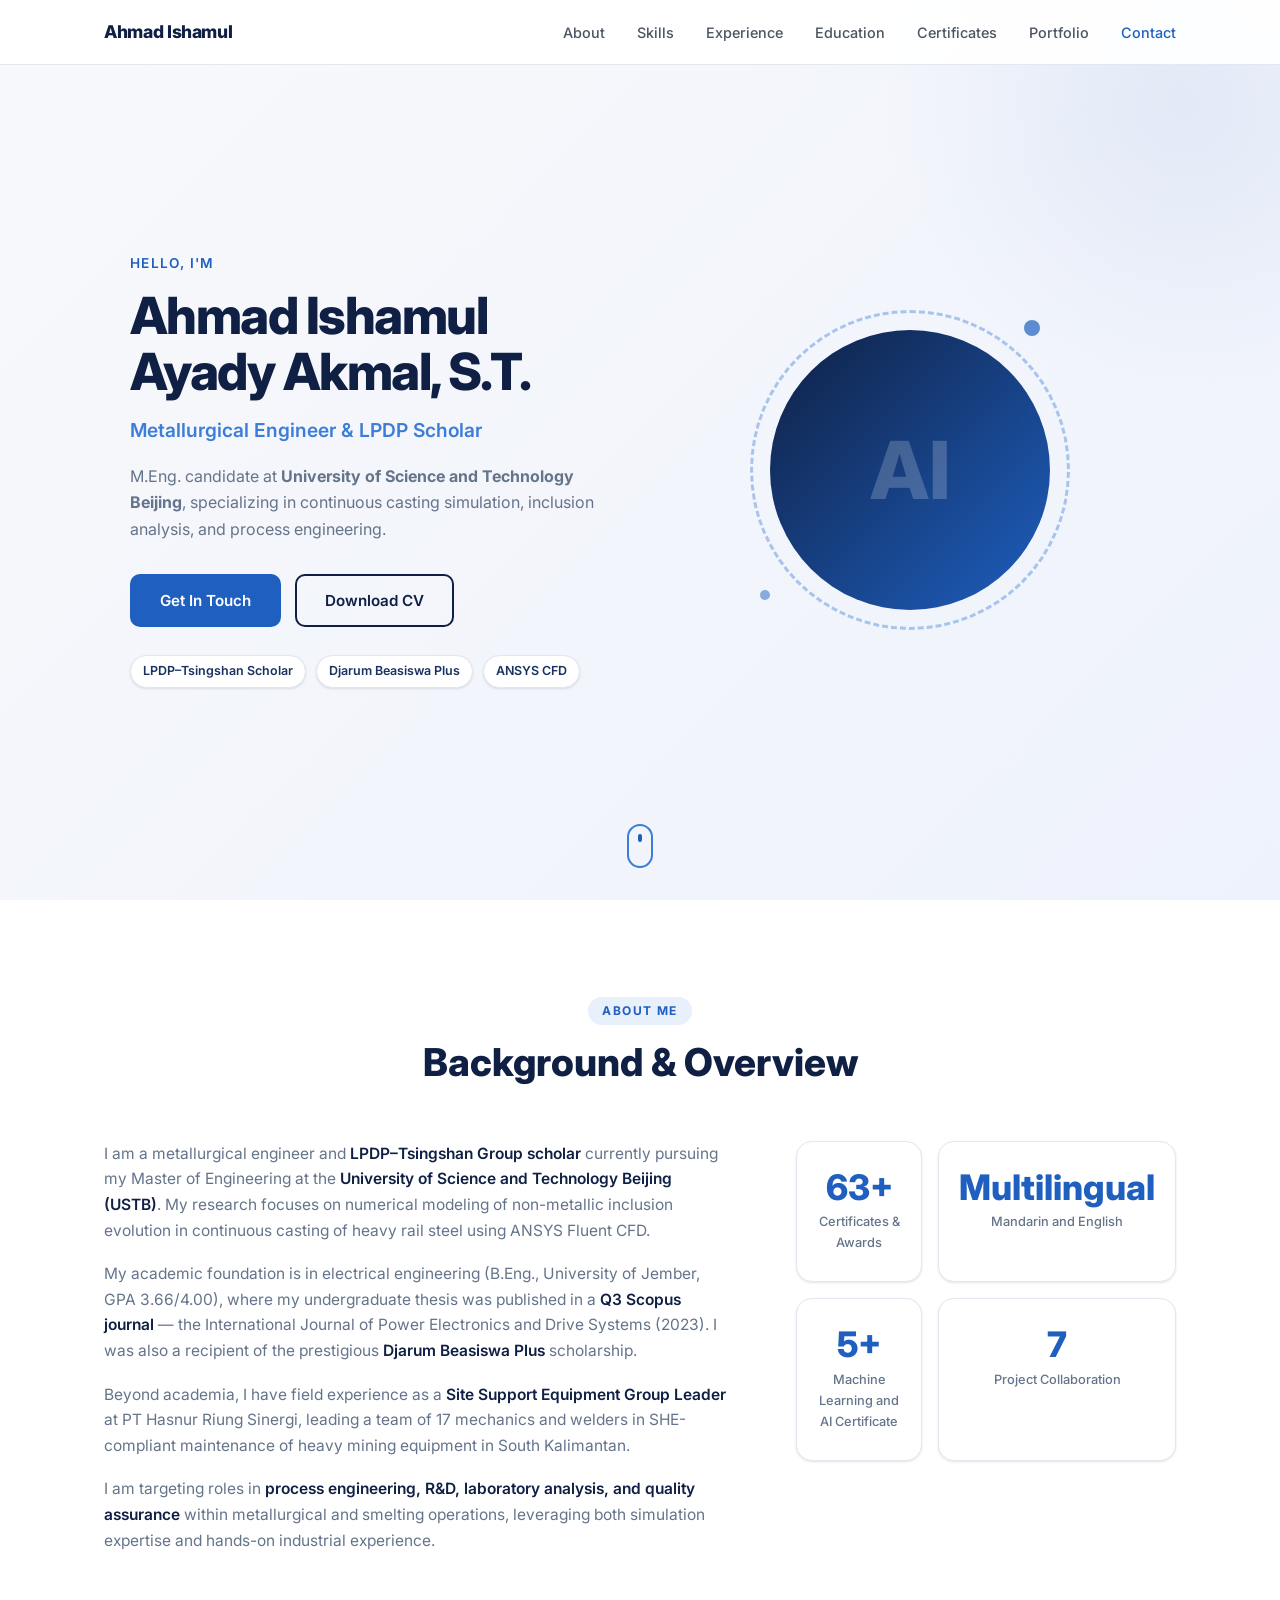
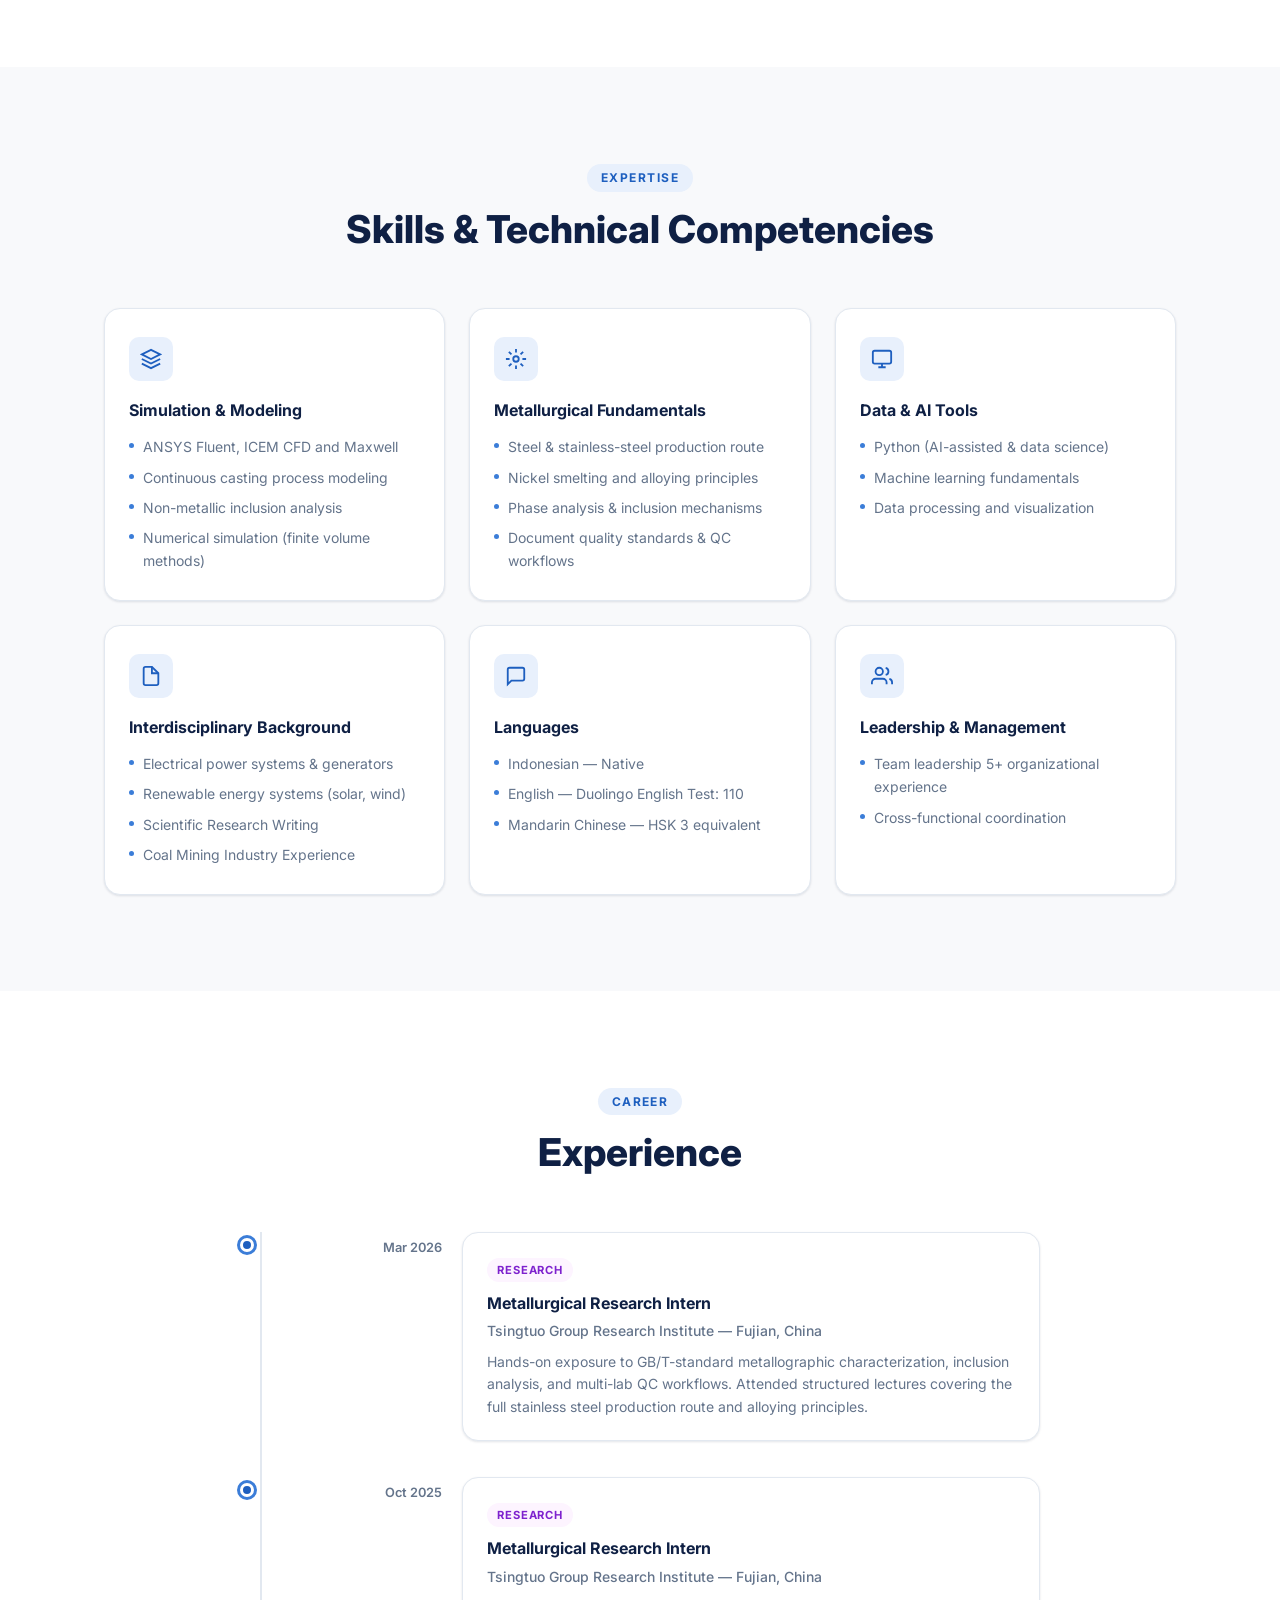
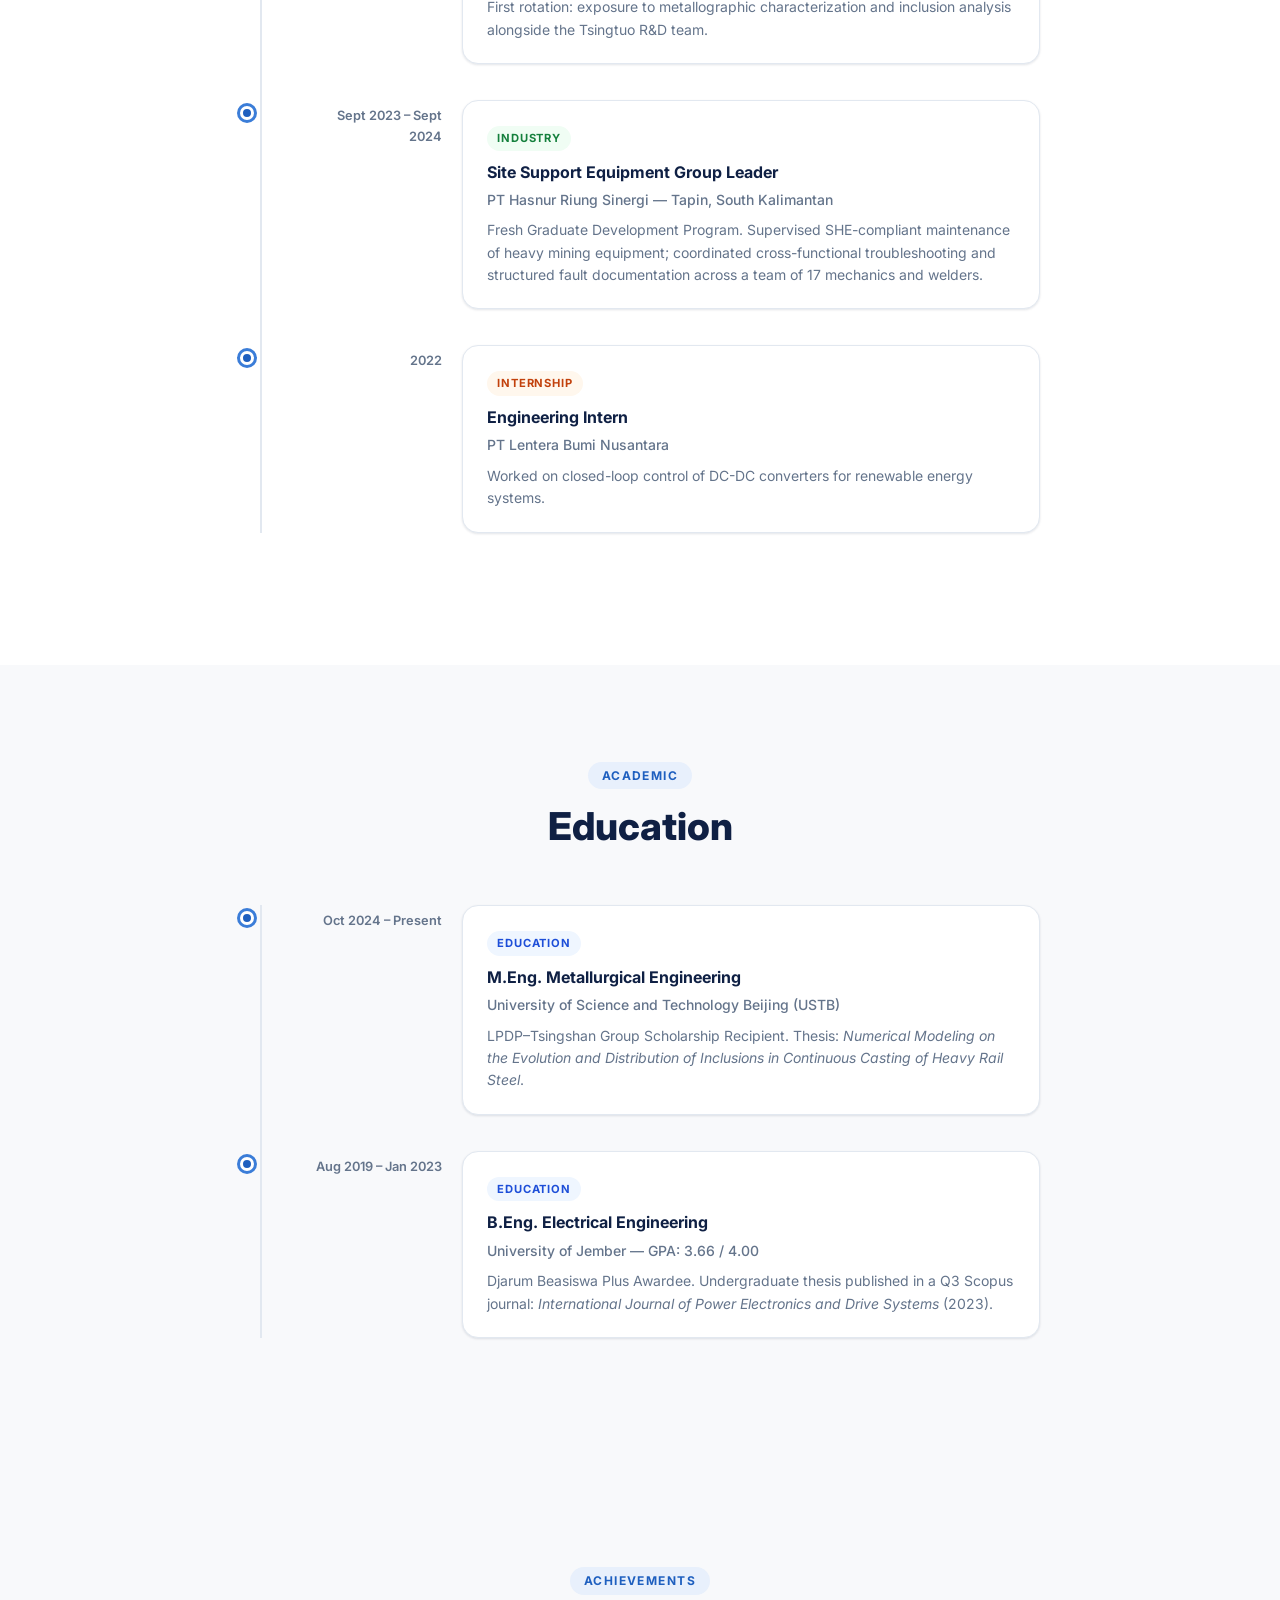
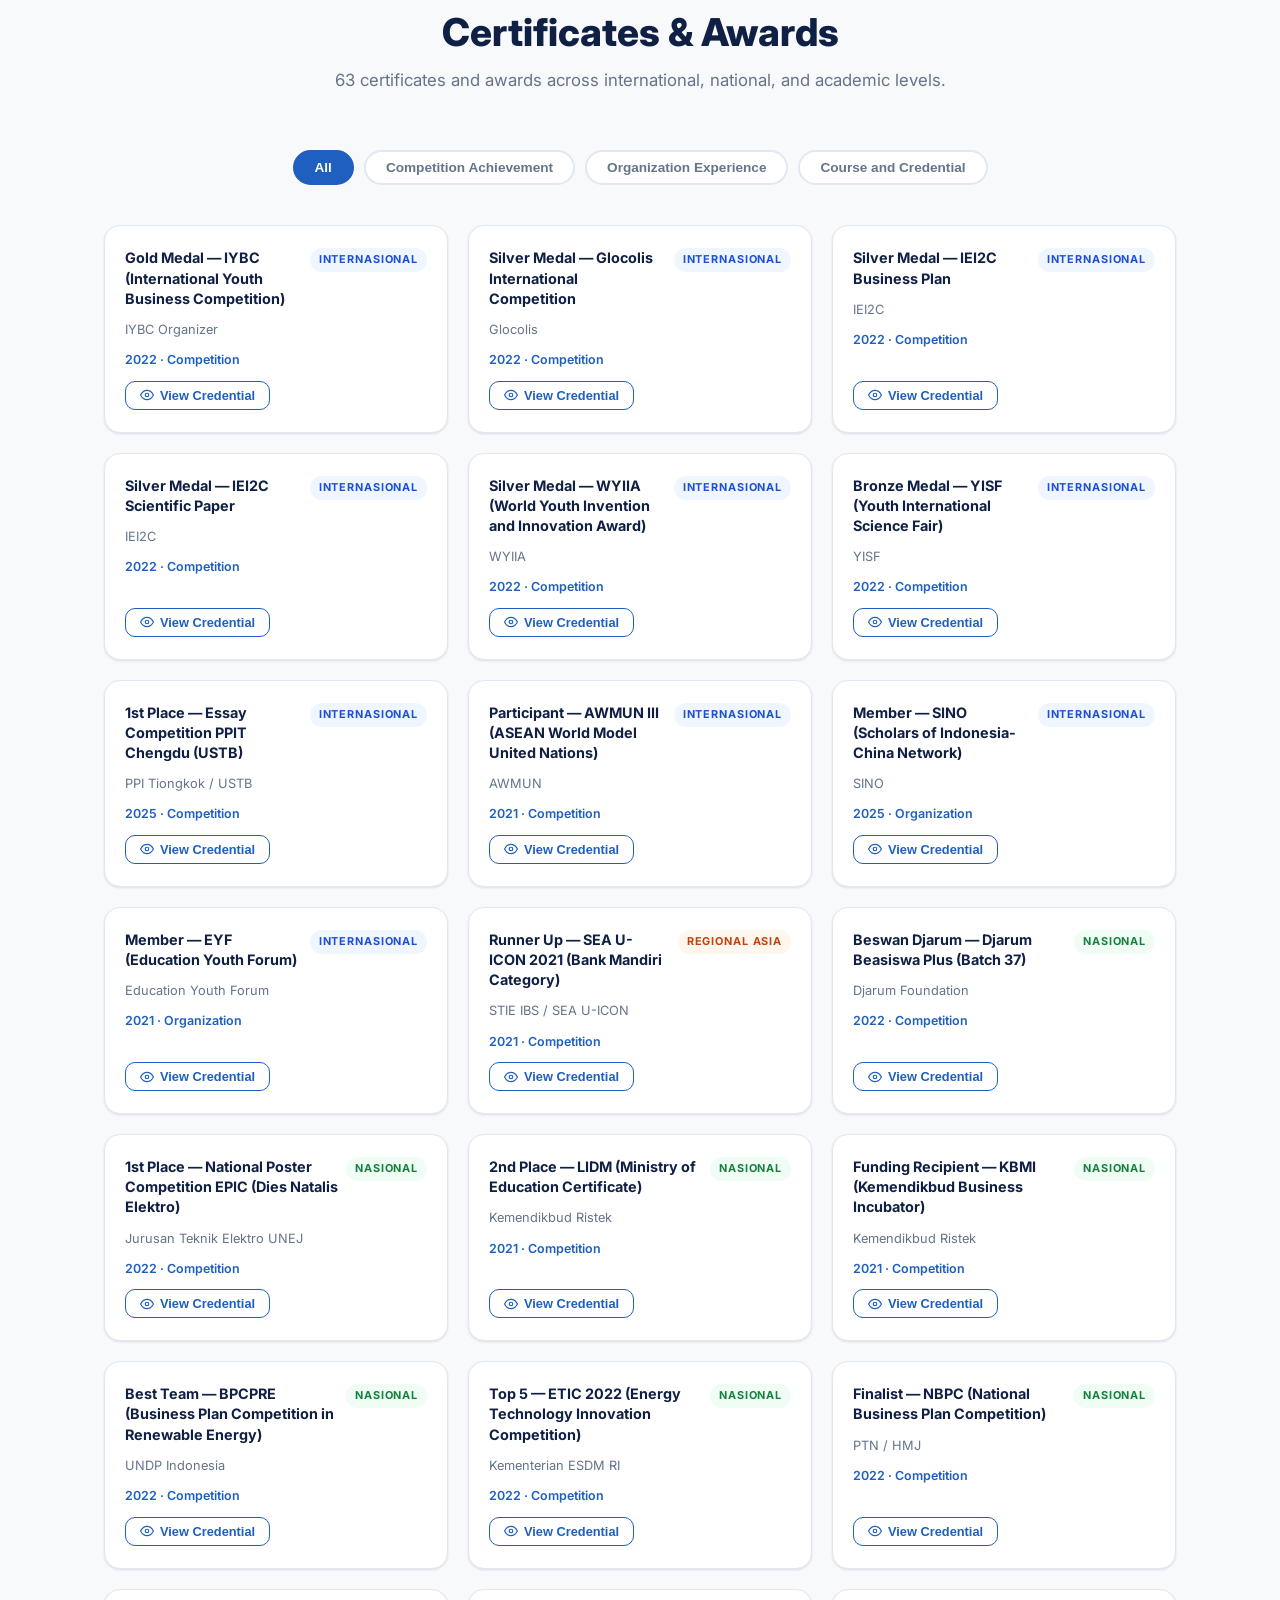
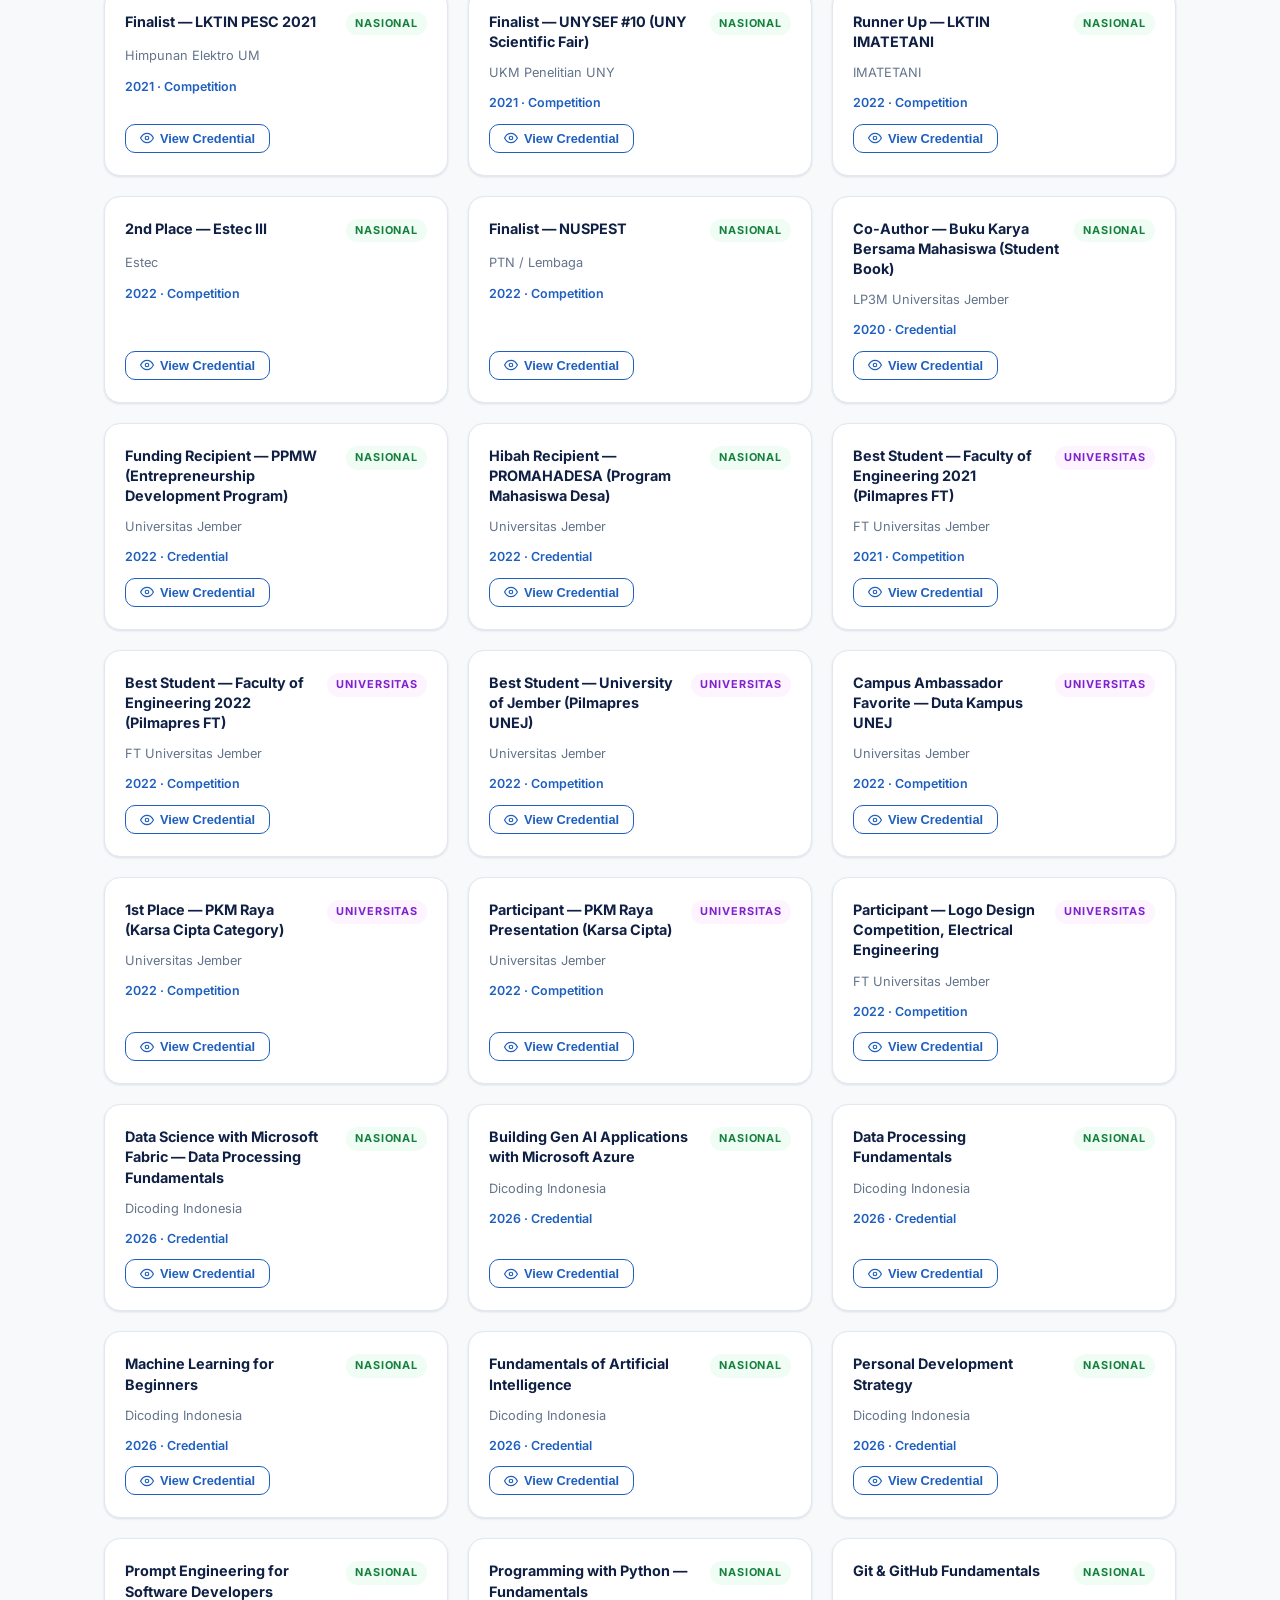
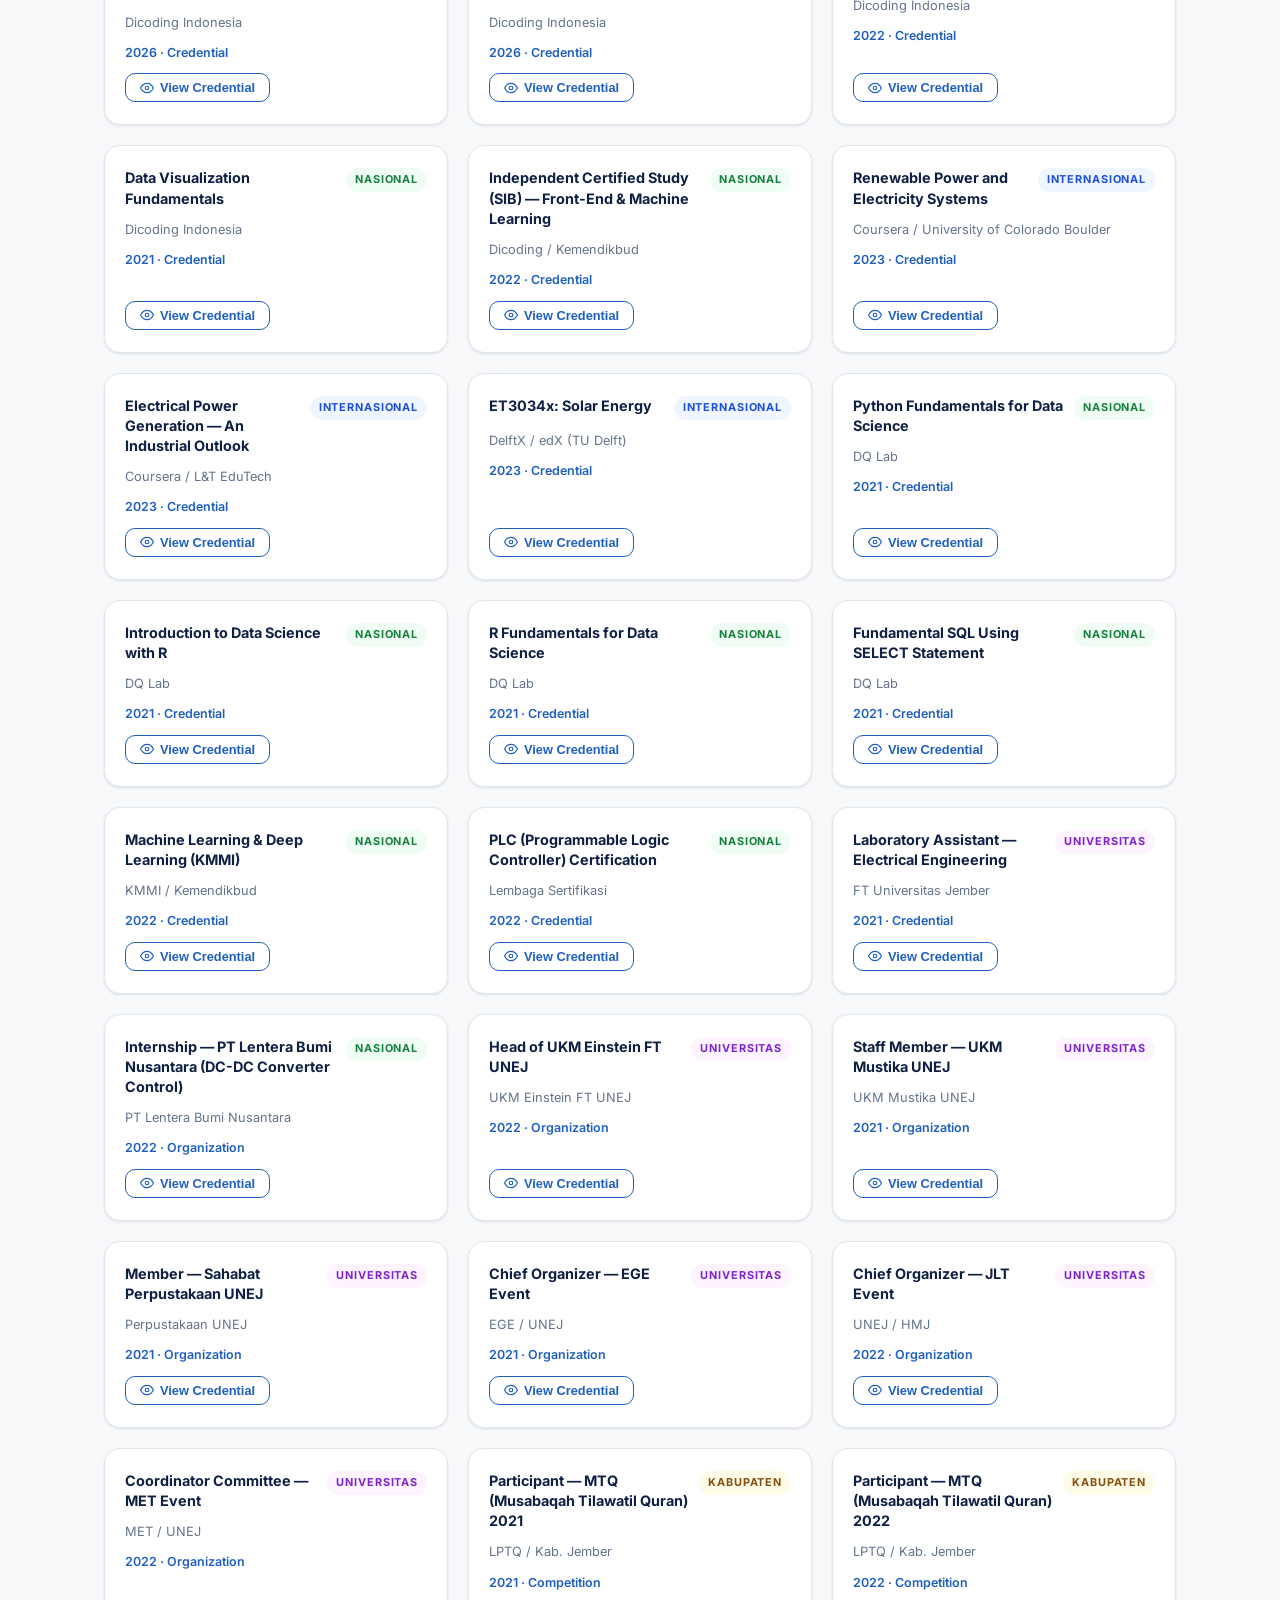
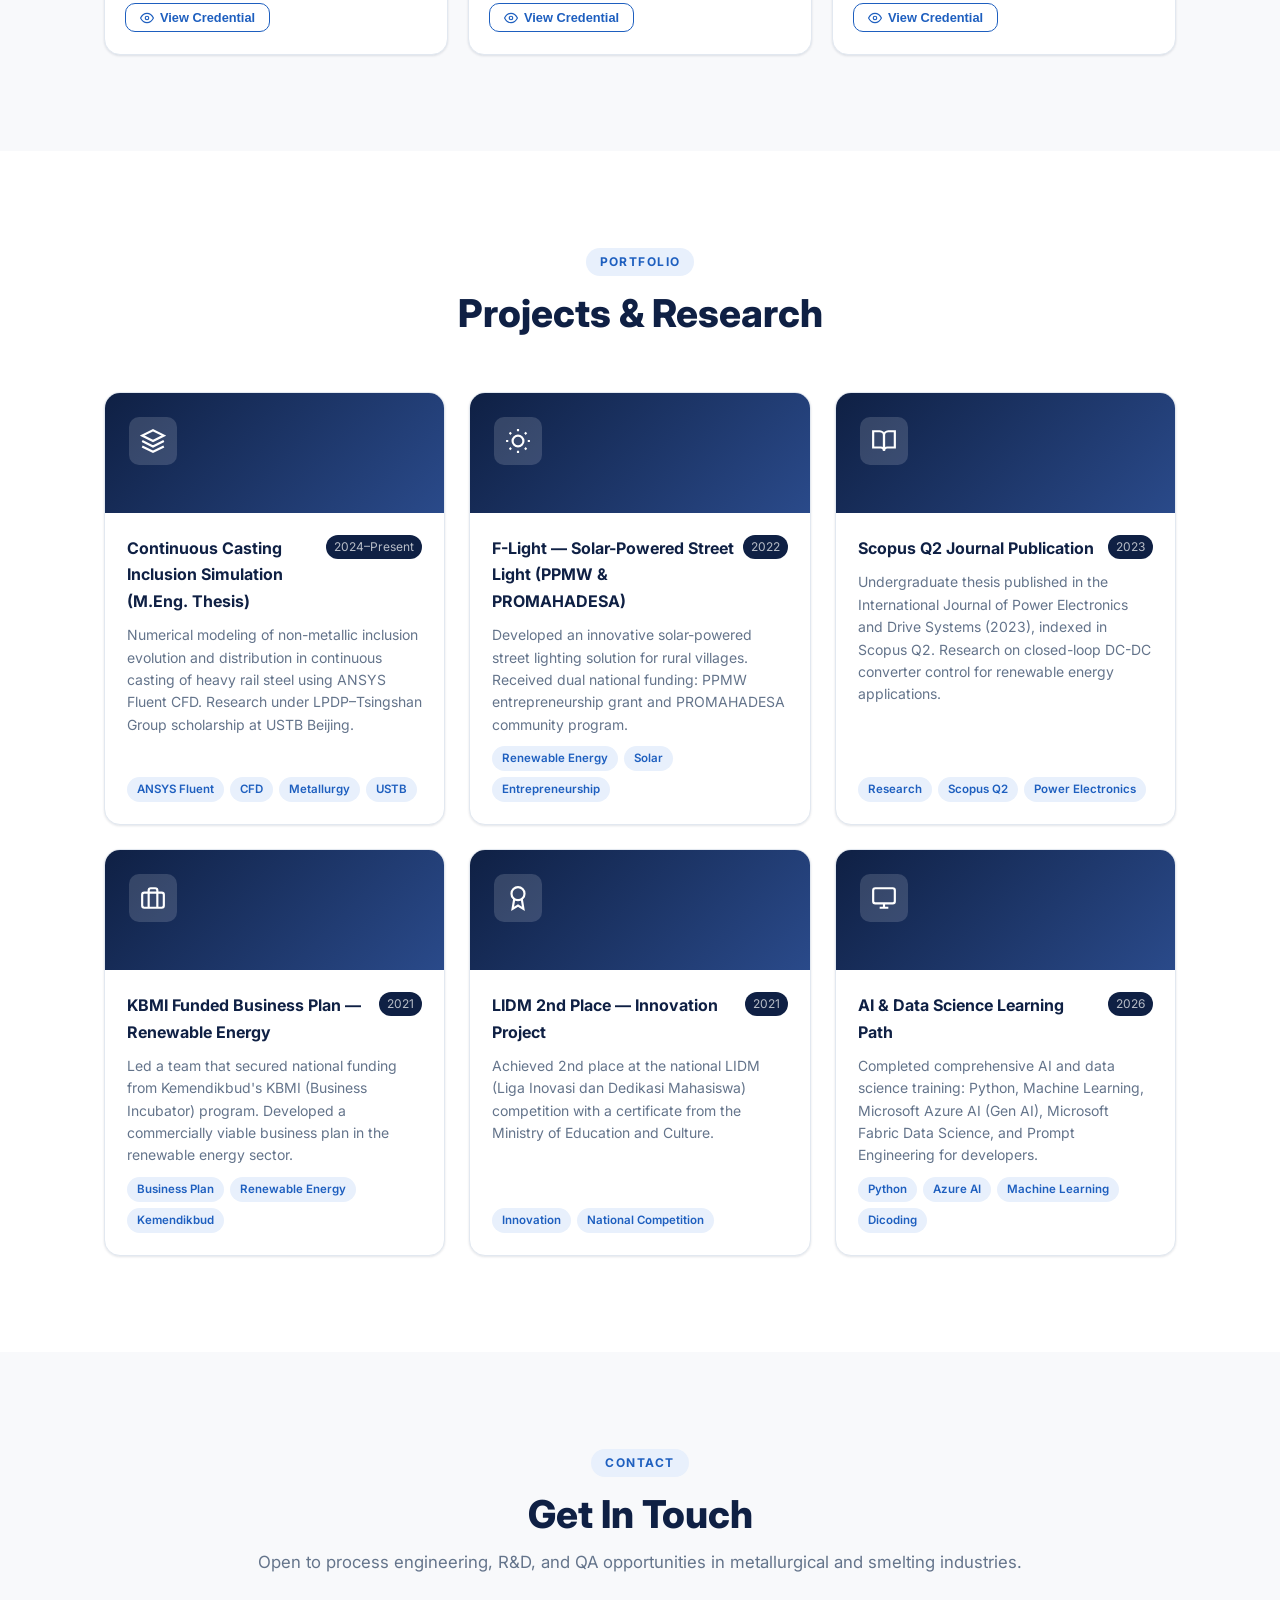
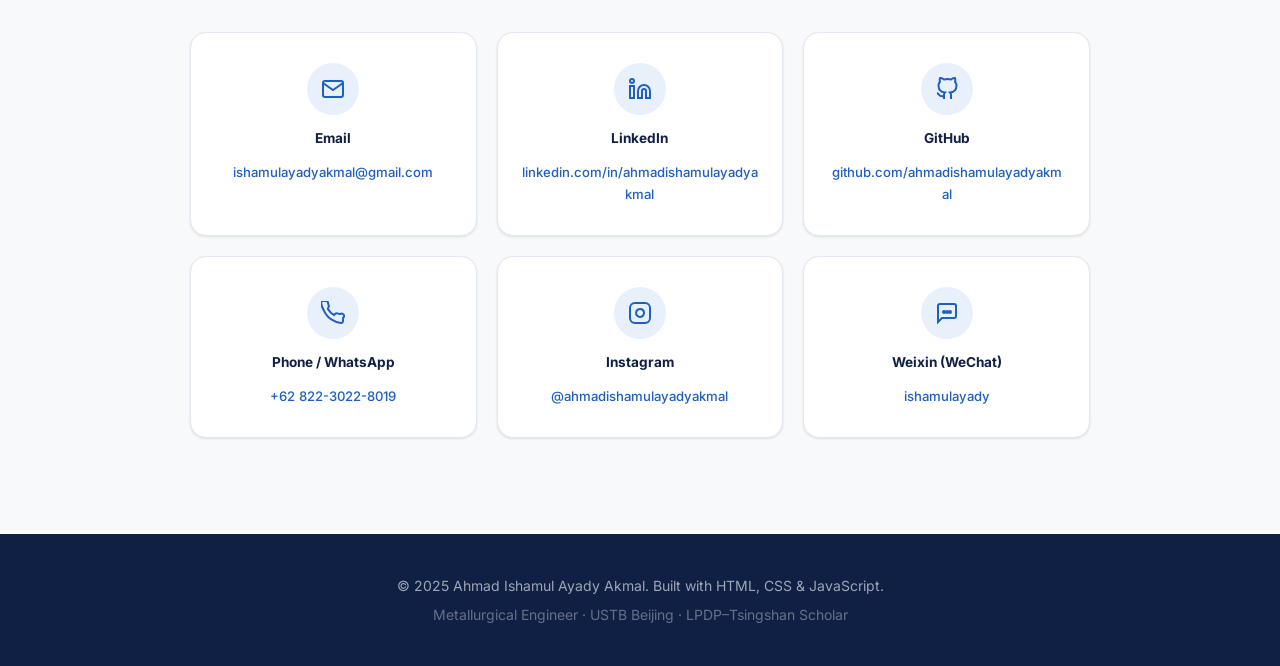
==== commit a12050f6: "rev1.1" ====
--- a/index.html
+++ b/index.html
@@ -348,11 +348,9 @@
       <!-- Filter buttons -->
       <div class="cert-filters reveal">
         <button class="filter-btn active" data-filter="all">All</button>
-        <button class="filter-btn" data-filter="Internasional">International</button>
-        <button class="filter-btn" data-filter="Nasional">National</button>
-        <button class="filter-btn" data-filter="Sertifikasi">Certification</button>
-        <button class="filter-btn" data-filter="Prestasi">Achievement</button>
-        <button class="filter-btn" data-filter="Project">Project</button>
+        <button class="filter-btn" data-filter="Competition">Competition Achievement</button>
+        <button class="filter-btn" data-filter="Organization">Organization Experience</button>
+        <button class="filter-btn" data-filter="Credential">Course and Credential</button>
       </div>
 
       <div class="cert-grid" id="certGrid">
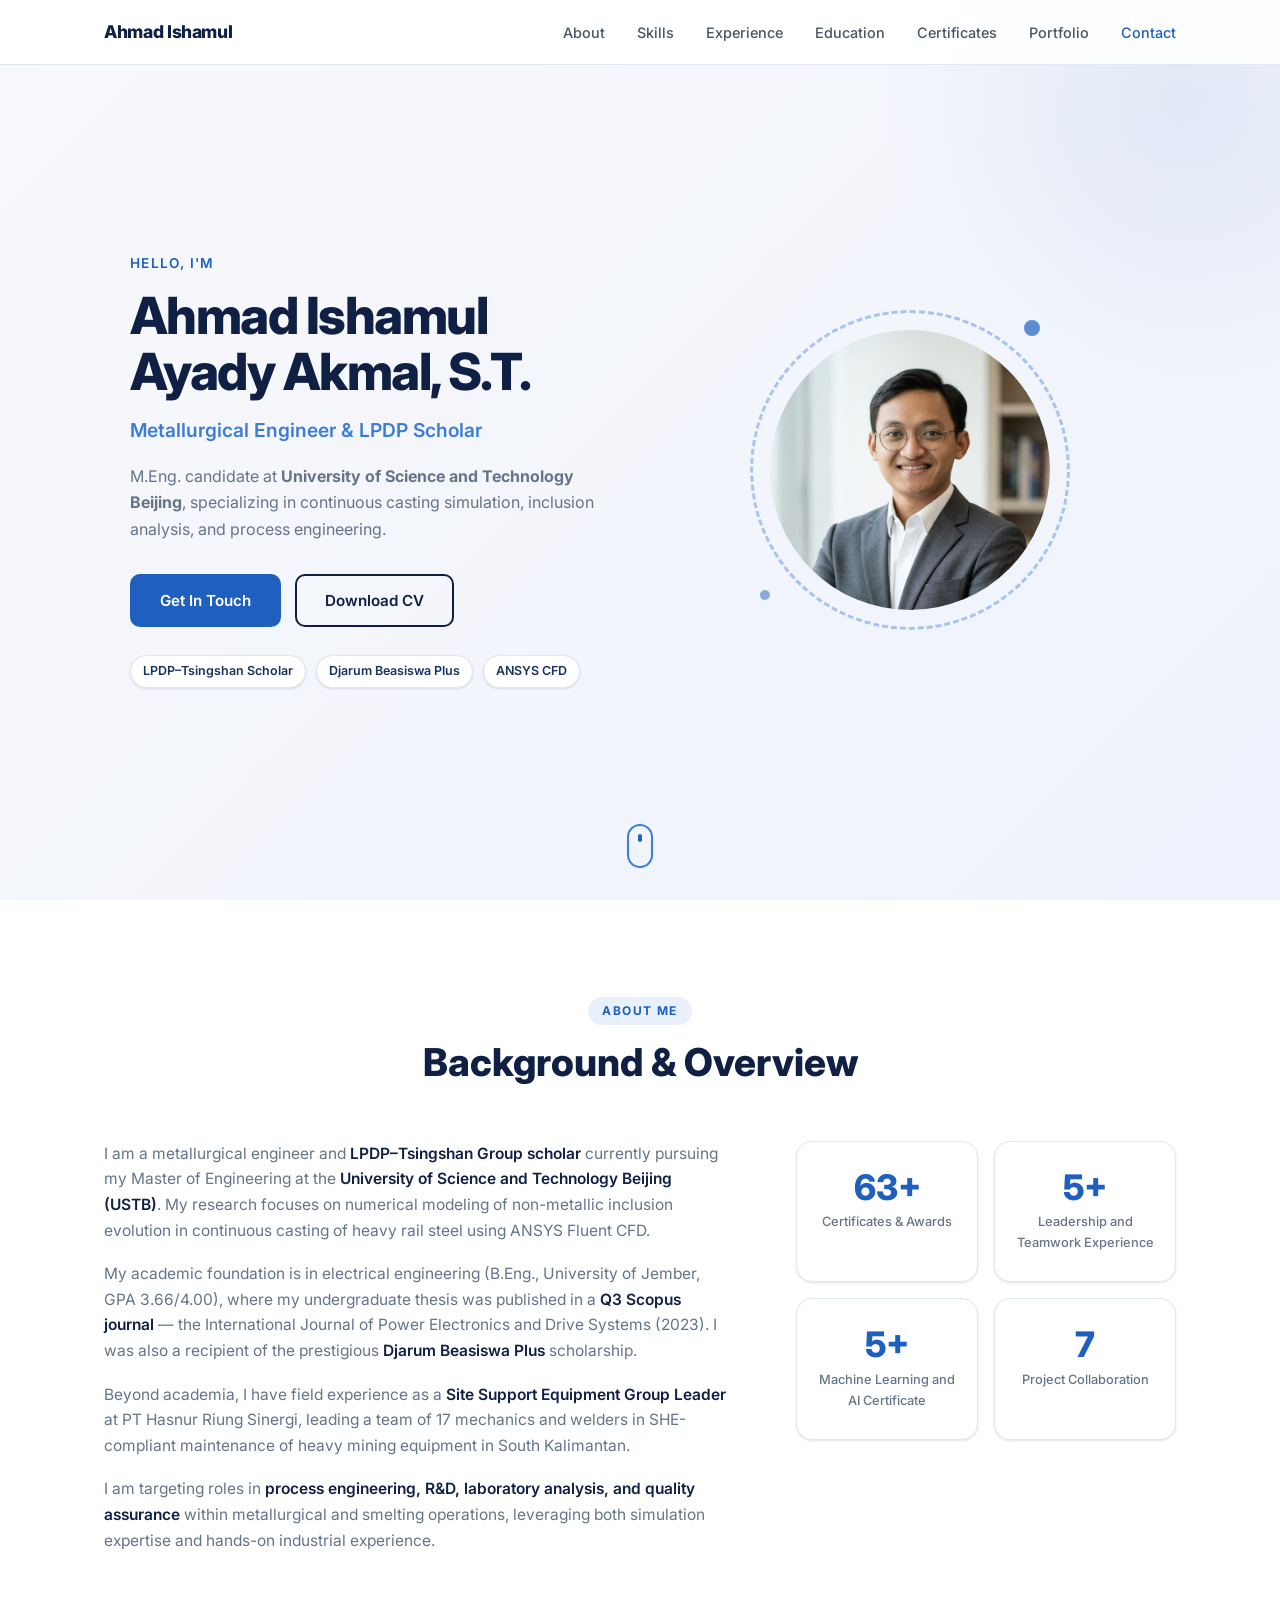
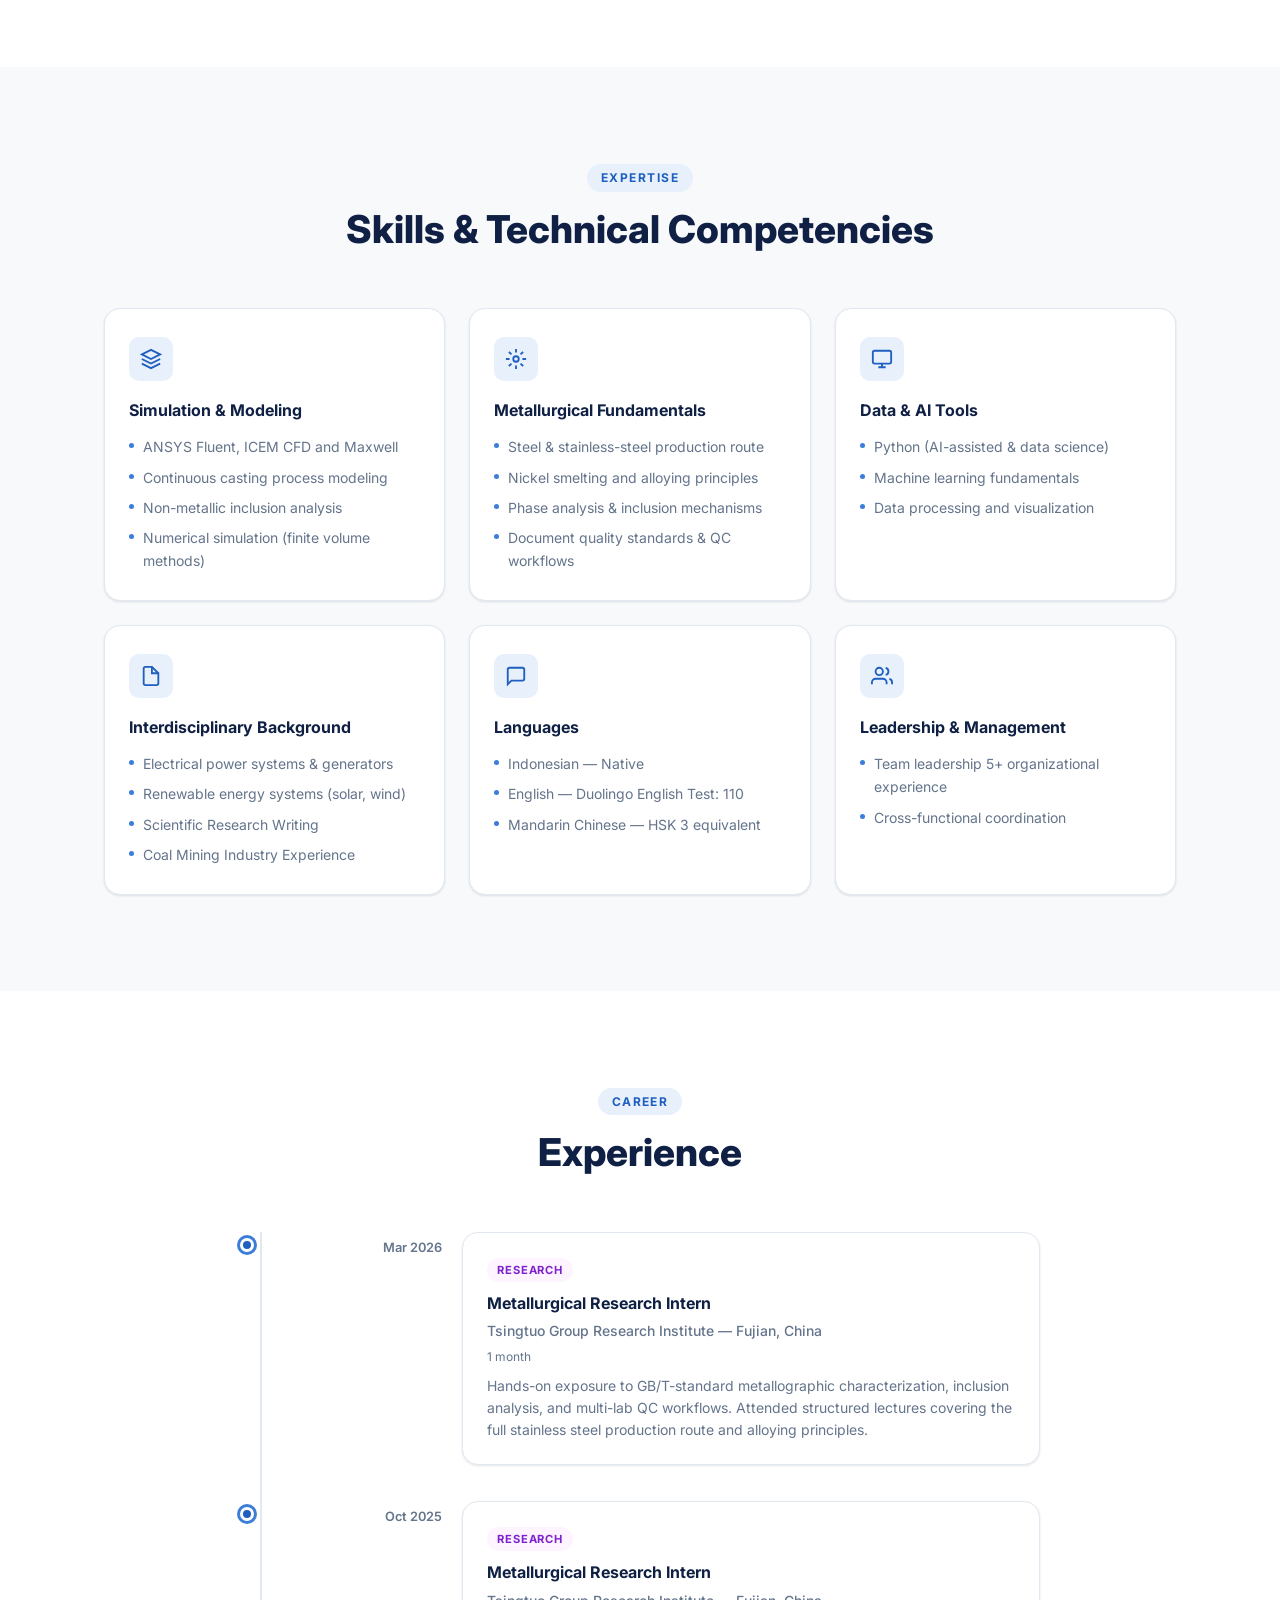
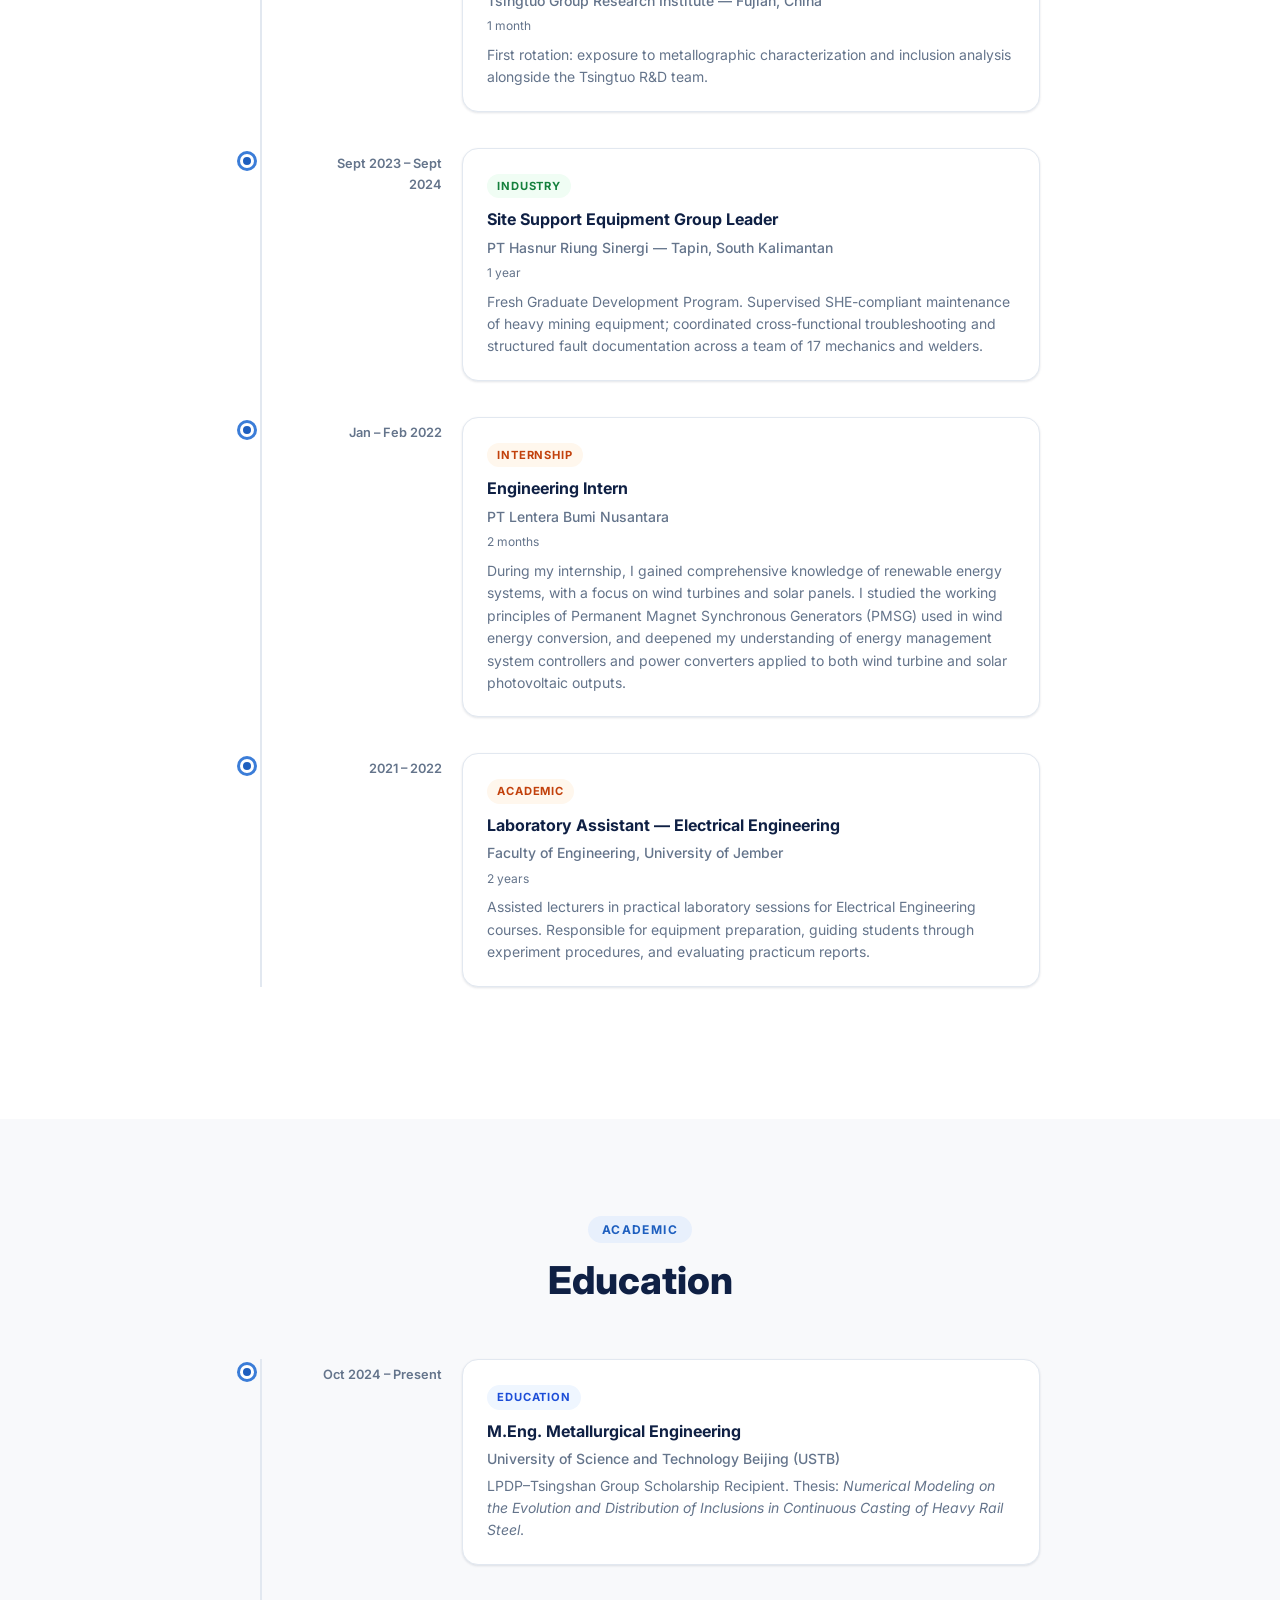
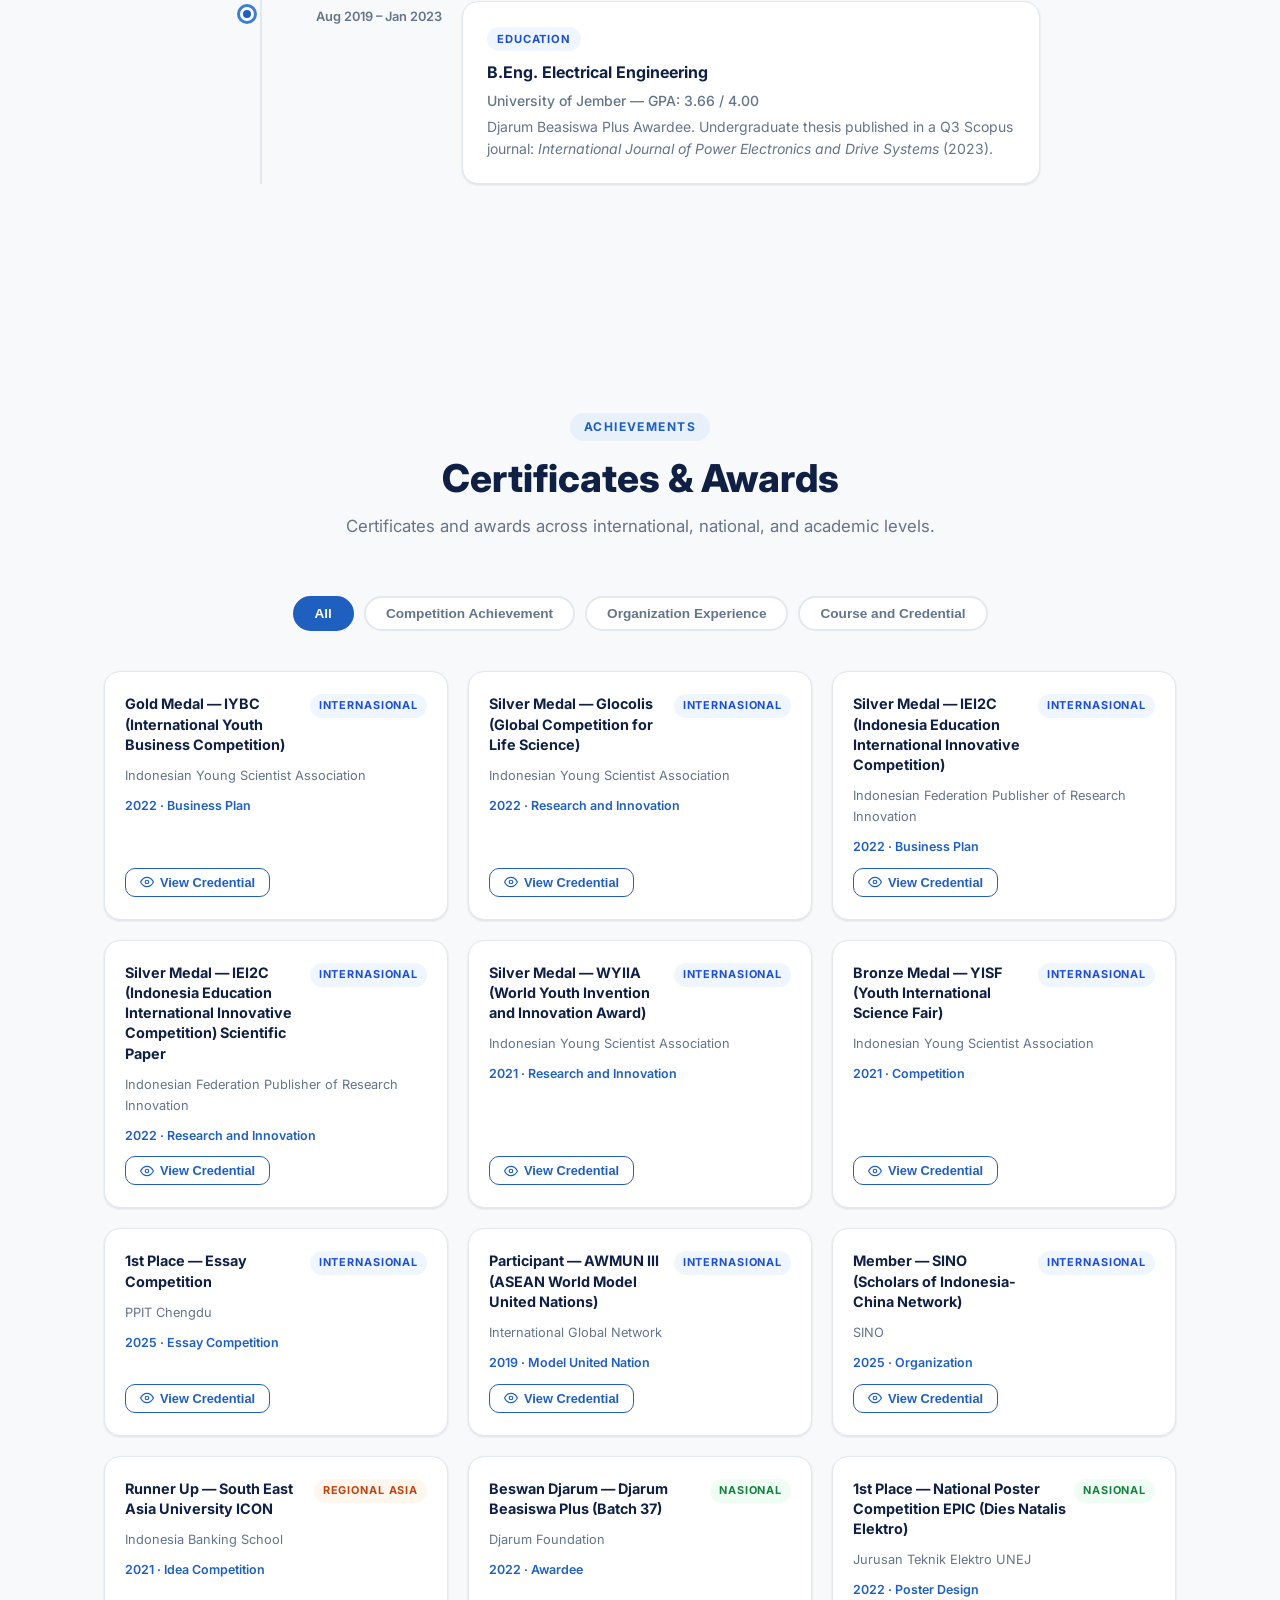
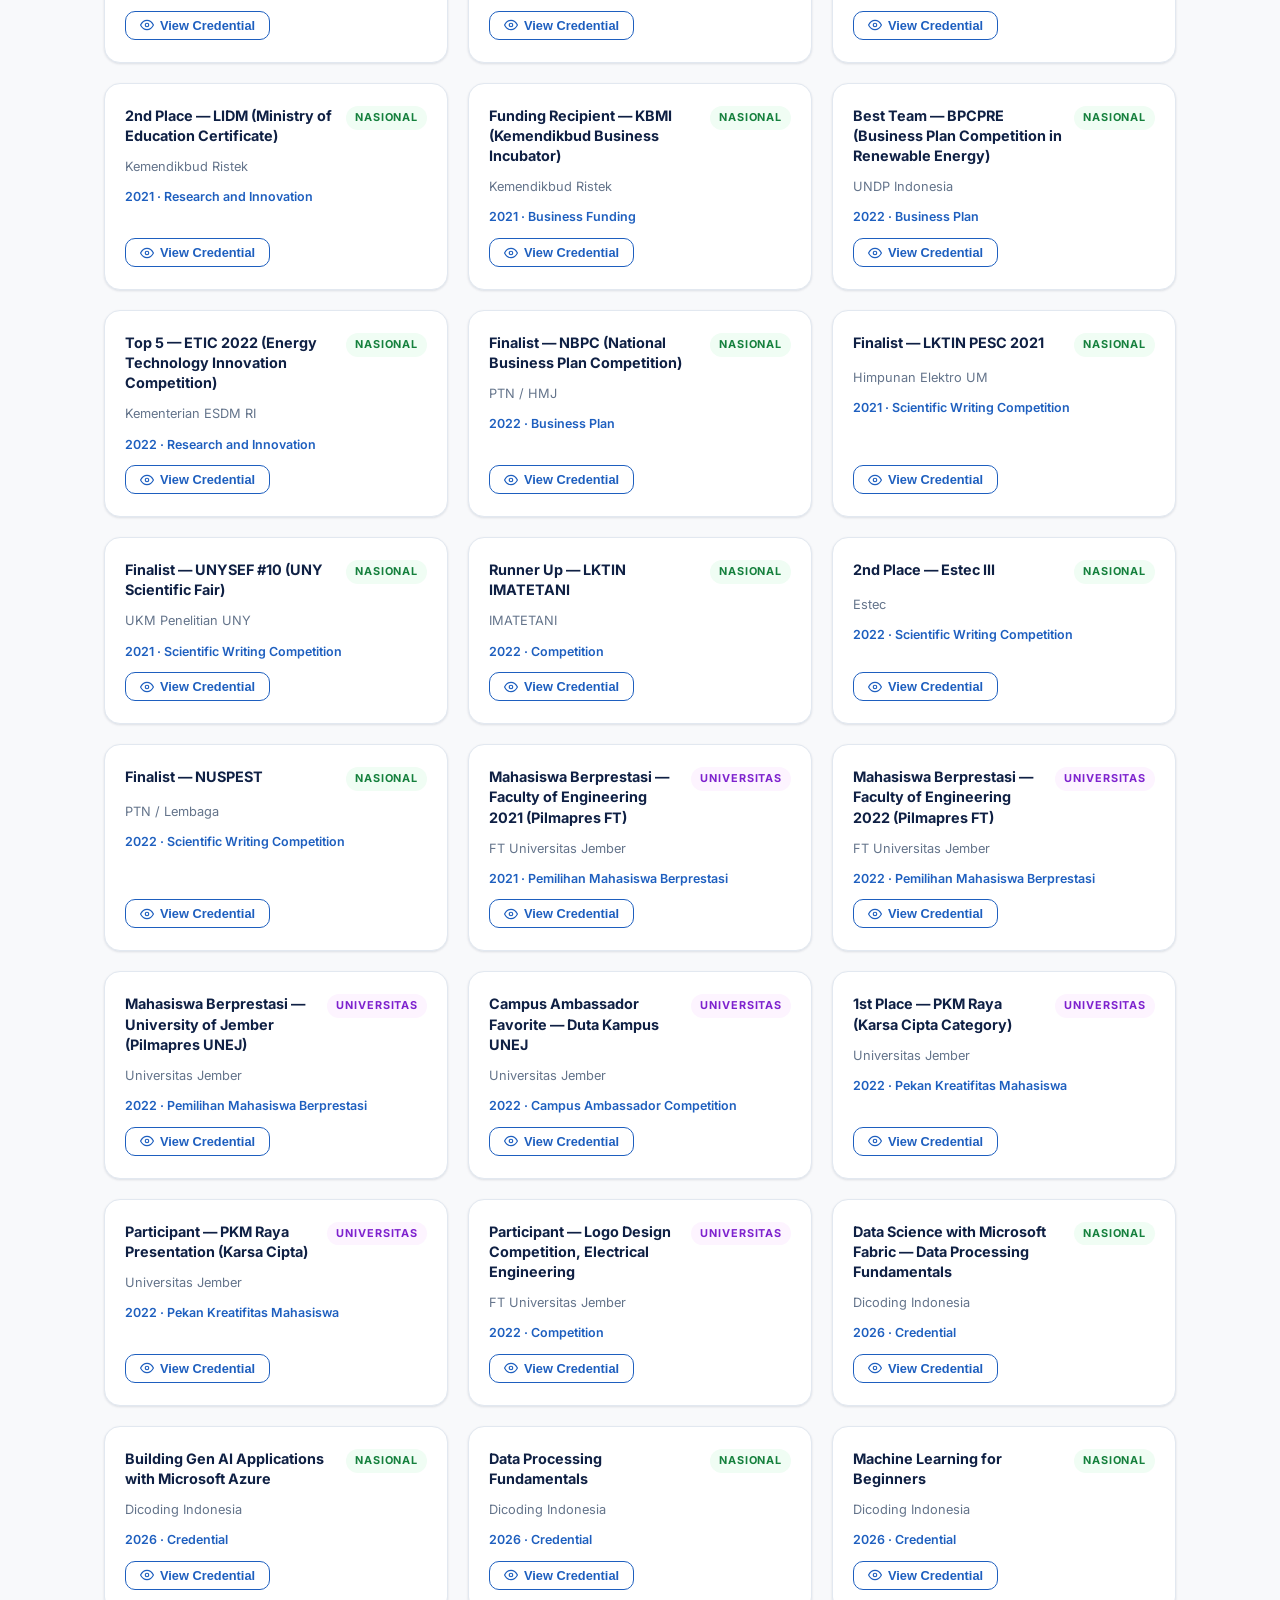
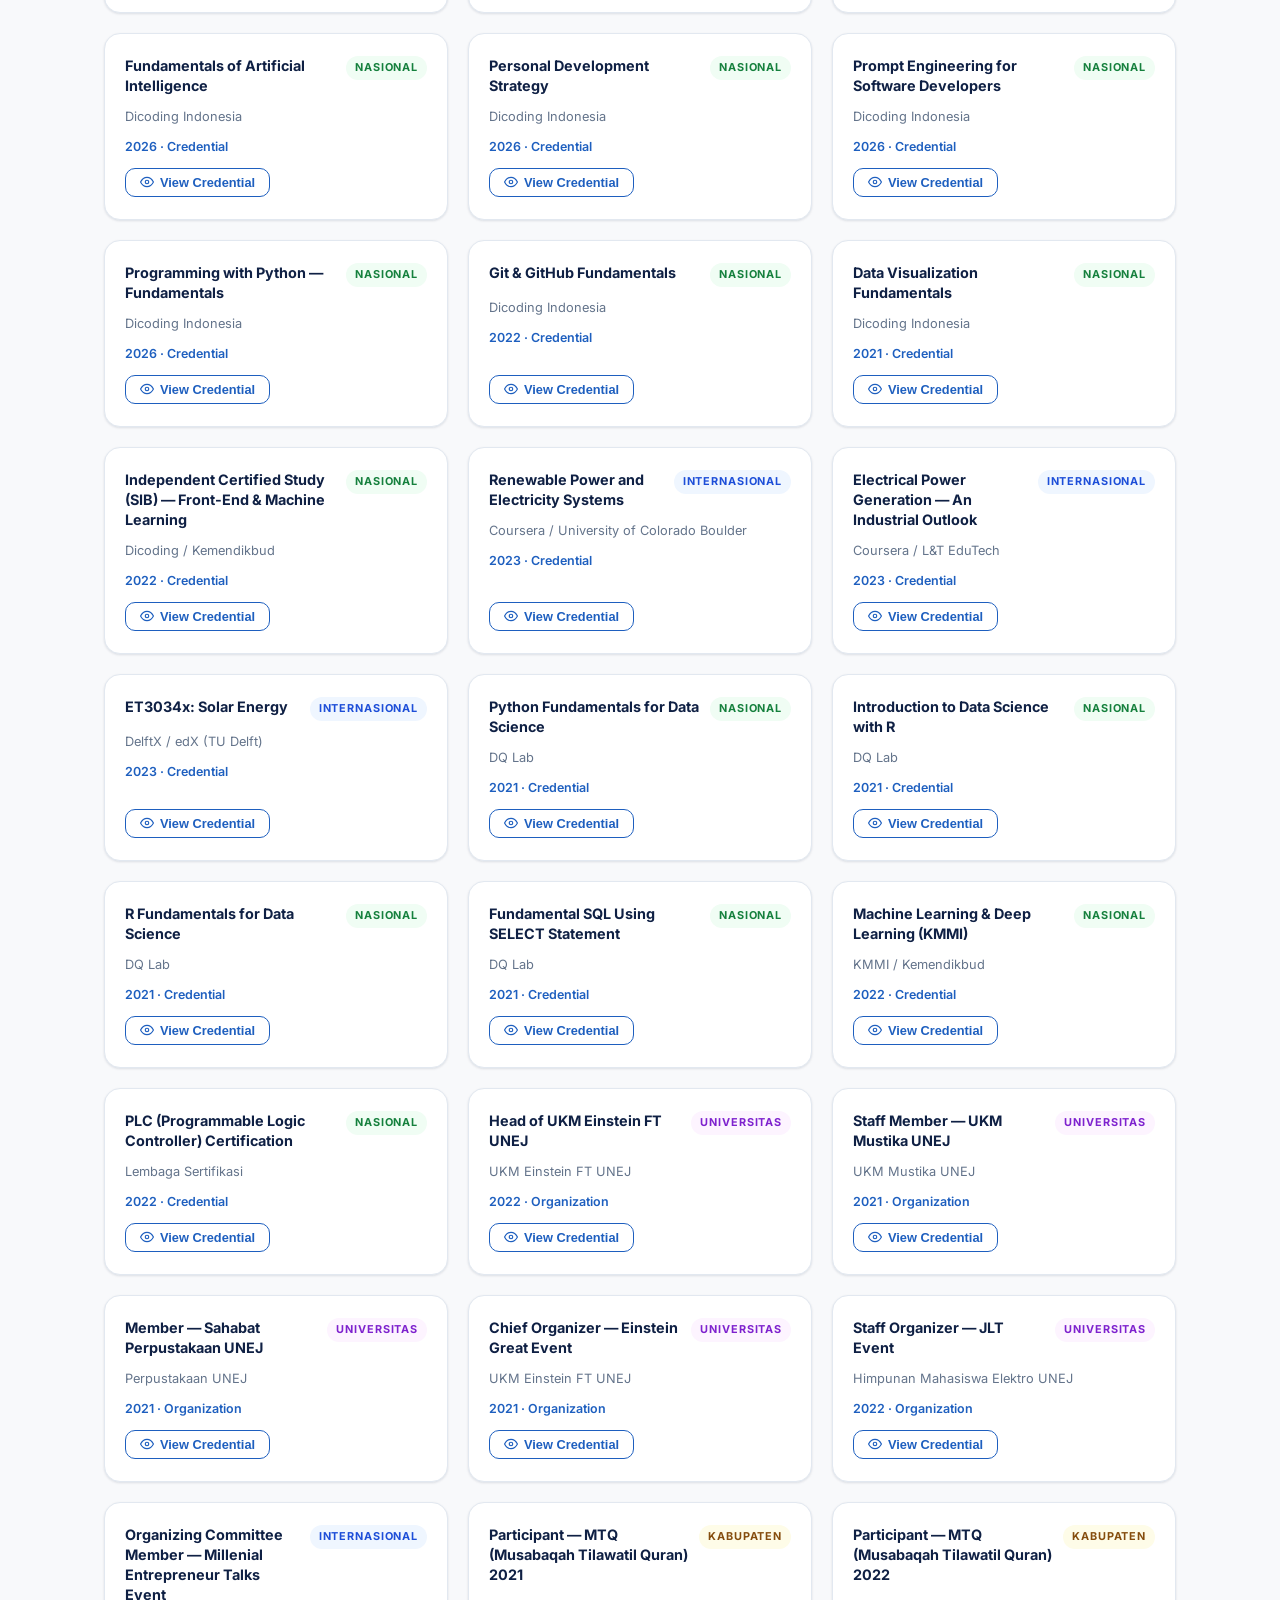
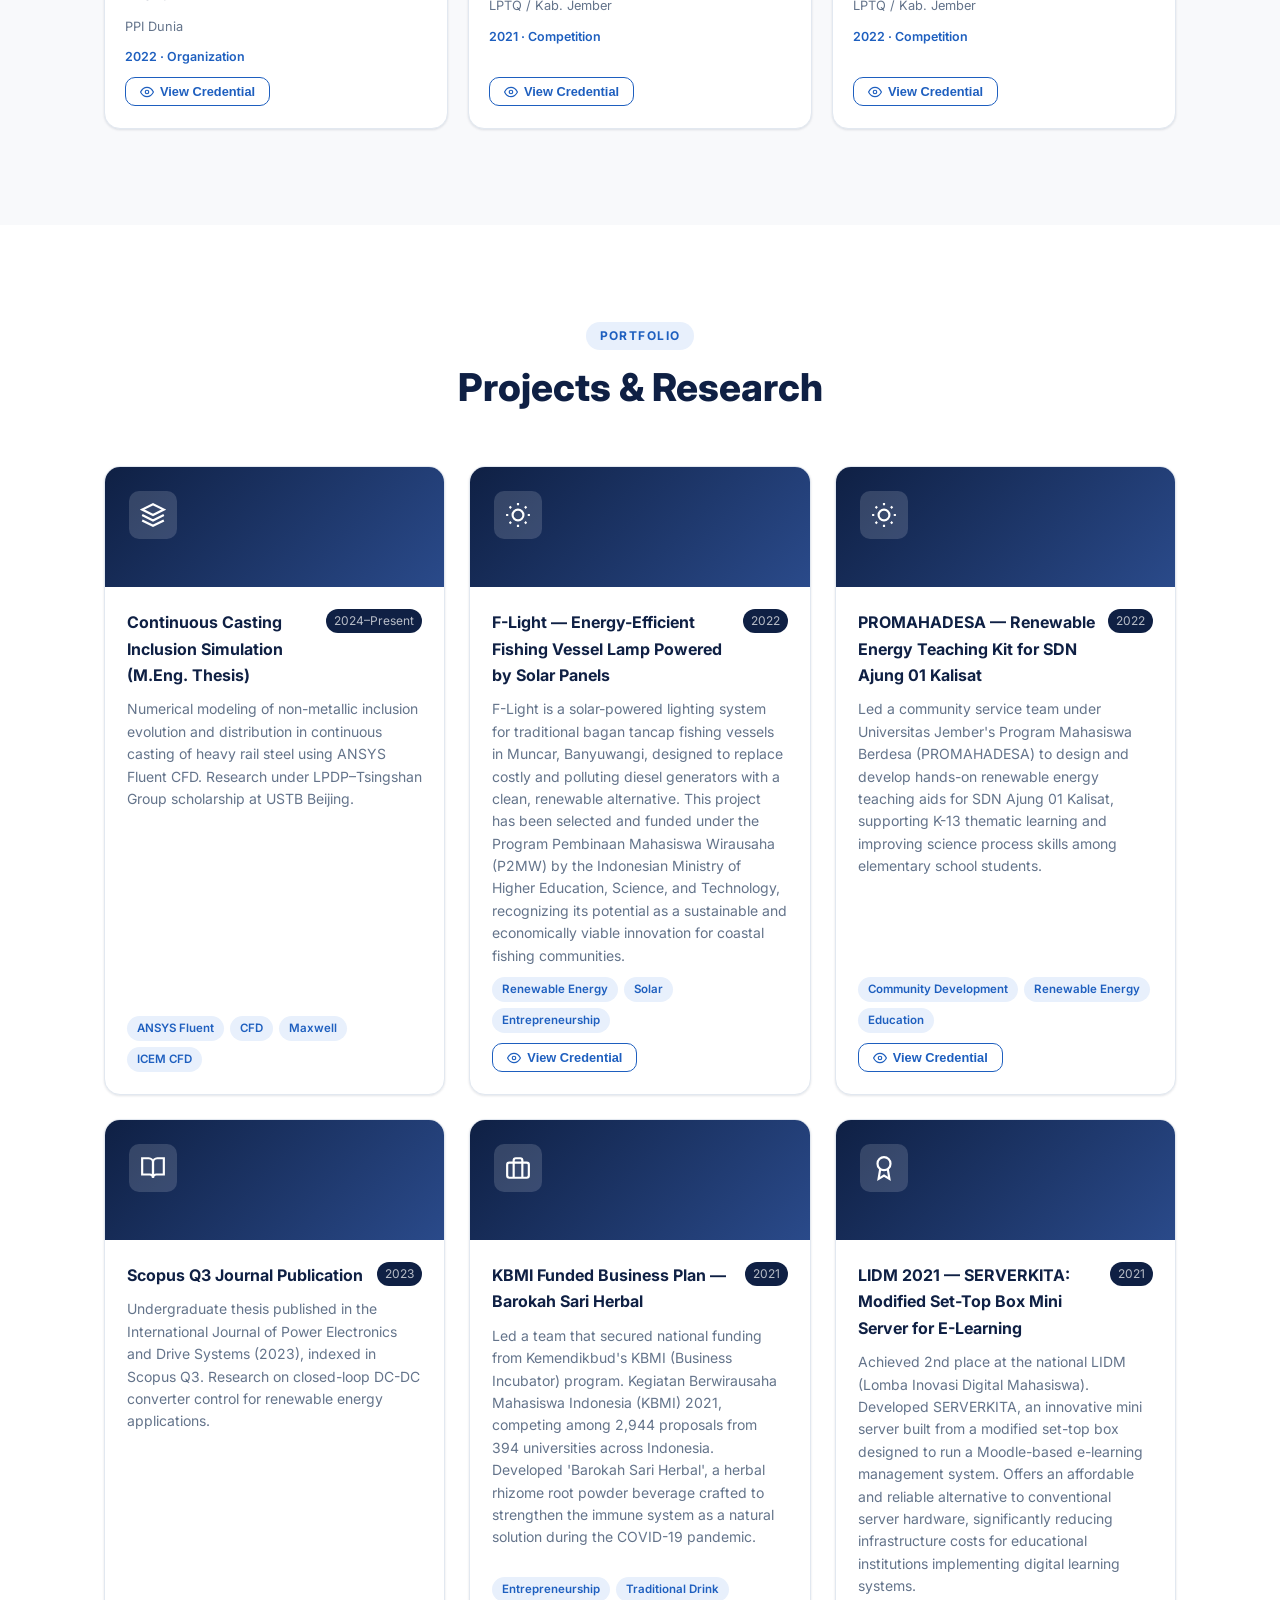
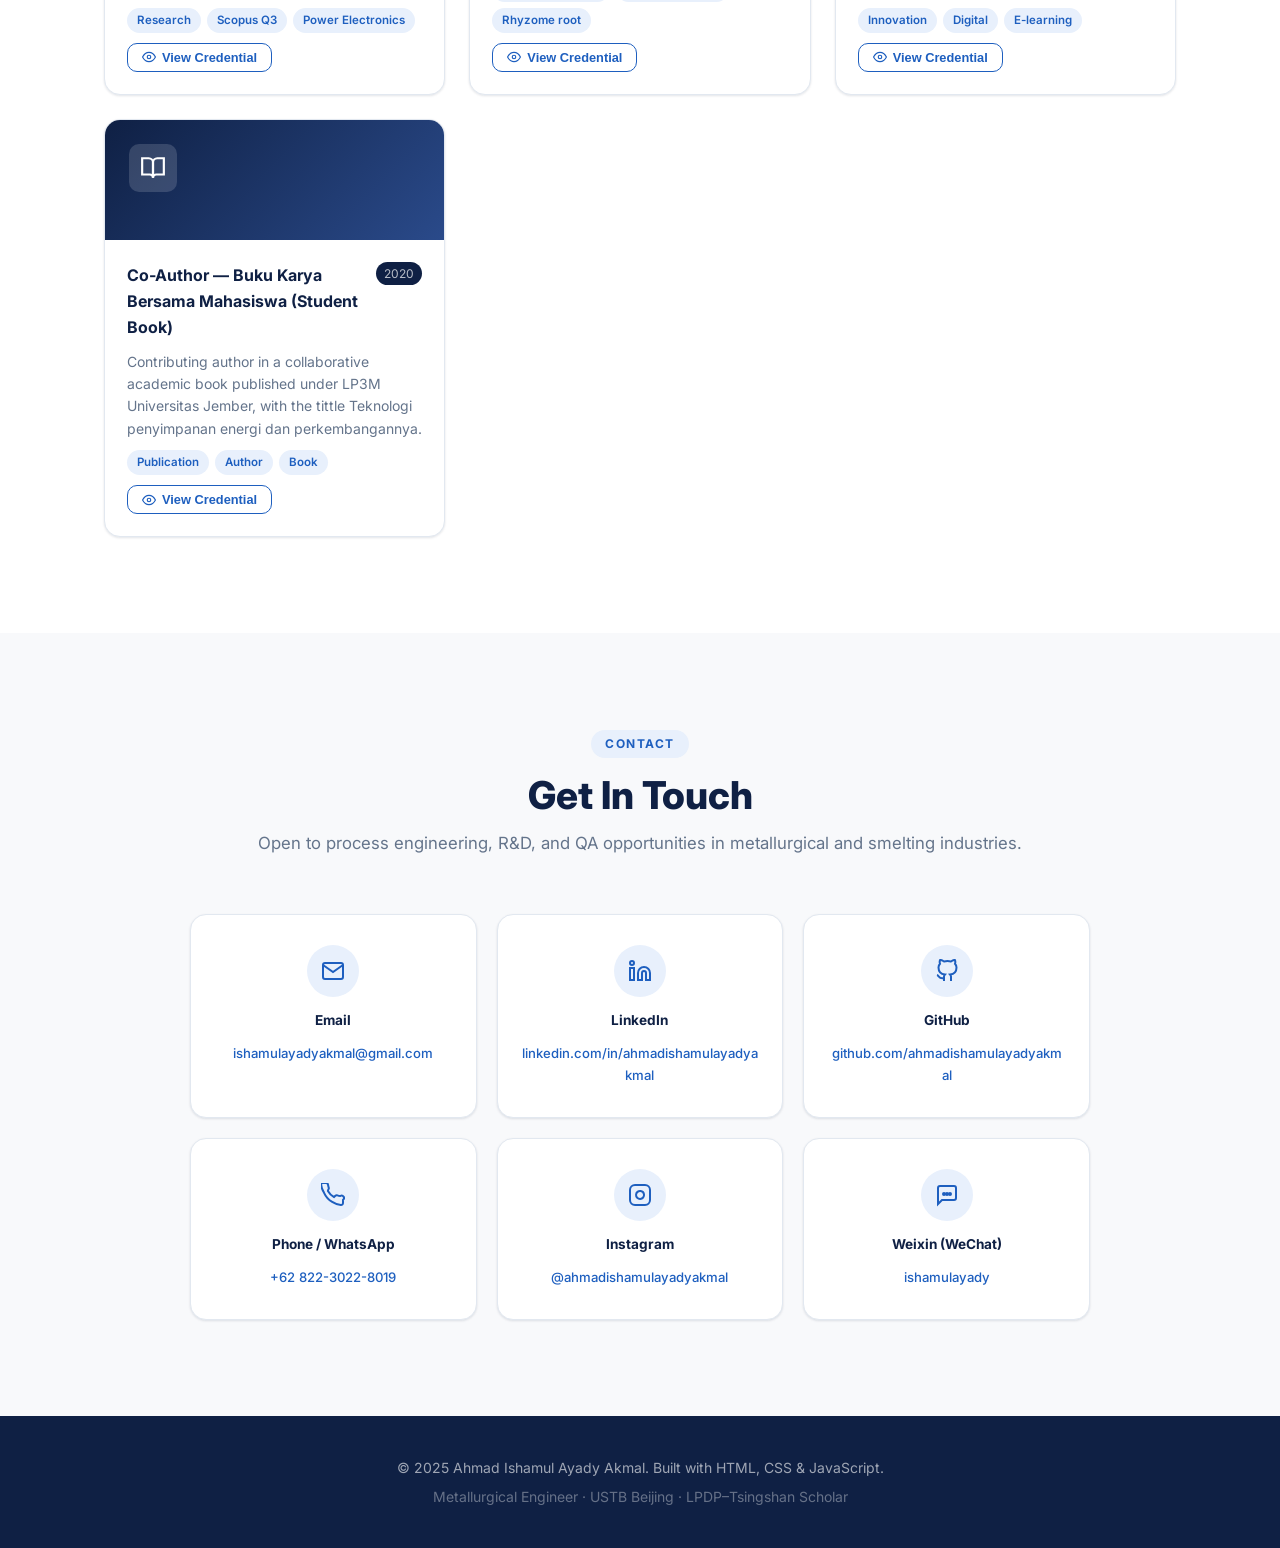
==== commit 8e7cad68: "update" ====
--- a/index.html
+++ b/index.html
@@ -68,10 +68,7 @@
       </div>
       <div class="hero-image reveal reveal-right">
         <div class="profile-wrapper">
-          <!-- Replace profile.jpg with your actual photo in assets/images/ -->
-          <div class="profile-placeholder">
-            <span>AI</span>
-          </div>
+          <img src="assets/images/profile.jpg" alt="Ahmad Ishamul Ayady Akmal" class="profile-photo">
           <div class="profile-ring"></div>
           <div class="profile-dot dot-1"></div>
           <div class="profile-dot dot-2"></div>
@@ -127,8 +124,8 @@
             <span class="stat-label">Certificates &amp; Awards</span>
           </div>
           <div class="stat-card">
-            <span class="stat-number">Multilingual</span>
-            <span class="stat-label">Mandarin and English</span>
+            <span class="stat-number">5+</span>
+            <span class="stat-label">Leadership and Teamwork Experience</span>
           </div>
           <div class="stat-card">
             <span class="stat-number">5+</span>
@@ -254,6 +251,7 @@
             <span class="timeline-tag research">Research</span>
             <h3>Metallurgical Research Intern</h3>
             <p class="timeline-org">Tsingtuo Group Research Institute — Fujian, China</p>
+            <span class="timeline-duration">1 month</span>
             <p>Hands-on exposure to GB/T-standard metallographic characterization, inclusion analysis, and multi-lab QC workflows. Attended structured lectures covering the full stainless steel production route and alloying principles.</p>
           </div>
         </div>
@@ -265,6 +263,7 @@
             <span class="timeline-tag research">Research</span>
             <h3>Metallurgical Research Intern</h3>
             <p class="timeline-org">Tsingtuo Group Research Institute — Fujian, China</p>
+            <span class="timeline-duration">1 month</span>
             <p>First rotation: exposure to metallographic characterization and inclusion analysis alongside the Tsingtuo R&D team.</p>
           </div>
         </div>
@@ -276,18 +275,32 @@
             <span class="timeline-tag work">Industry</span>
             <h3>Site Support Equipment Group Leader</h3>
             <p class="timeline-org">PT Hasnur Riung Sinergi — Tapin, South Kalimantan</p>
+            <span class="timeline-duration">1 year</span>
             <p>Fresh Graduate Development Program. Supervised SHE-compliant maintenance of heavy mining equipment; coordinated cross-functional troubleshooting and structured fault documentation across a team of 17 mechanics and welders.</p>
           </div>
         </div>
 
         <div class="timeline-item reveal">
           <div class="timeline-marker"></div>
-          <div class="timeline-date">2022</div>
+          <div class="timeline-date">Jan – Feb 2022</div>
           <div class="timeline-card">
             <span class="timeline-tag internship">Internship</span>
             <h3>Engineering Intern</h3>
             <p class="timeline-org">PT Lentera Bumi Nusantara</p>
-            <p>Worked on closed-loop control of DC-DC converters for renewable energy systems.</p>
+            <span class="timeline-duration">2 months</span>
+            <p>During my internship, I gained comprehensive knowledge of renewable energy systems, with a focus on wind turbines and solar panels. I studied the working principles of Permanent Magnet Synchronous Generators (PMSG) used in wind energy conversion, and deepened my understanding of energy management system controllers and power converters applied to both wind turbine and solar photovoltaic outputs.</p>
+          </div>
+        </div>
+
+        <div class="timeline-item reveal">
+          <div class="timeline-marker"></div>
+          <div class="timeline-date">2021 – 2022</div>
+          <div class="timeline-card">
+            <span class="timeline-tag internship">Academic</span>
+            <h3>Laboratory Assistant — Electrical Engineering</h3>
+            <p class="timeline-org">Faculty of Engineering, University of Jember</p>
+            <span class="timeline-duration">2 years</span>
+            <p>Assisted lecturers in practical laboratory sessions for Electrical Engineering courses. Responsible for equipment preparation, guiding students through experiment procedures, and evaluating practicum reports.</p>
           </div>
         </div>
 
@@ -342,7 +355,7 @@
       <div class="section-header reveal">
         <span class="section-tag">Achievements</span>
         <h2>Certificates &amp; Awards</h2>
-        <p class="section-desc">63 certificates and awards across international, national, and academic levels.</p>
+        <p class="section-desc">Certificates and awards across international, national, and academic levels.</p>
       </div>
 
       <!-- Filter buttons -->
--- a/assets/css/style.css
+++ b/assets/css/style.css
@@ -208,13 +208,17 @@
 .profile-wrapper {
   position: relative; width: 320px; height: 320px;
 }
-.profile-placeholder {
+.profile-placeholder, .profile-photo {
   width: 280px; height: 280px;
   border-radius: 50%;
+  position: absolute; top: 20px; left: 20px;
+  overflow: hidden;
+  object-fit: cover;
+  object-position: center top;
+}
+.profile-placeholder {
   background: linear-gradient(135deg, var(--navy) 0%, var(--accent) 100%);
   display: flex; align-items: center; justify-content: center;
-  position: absolute; top: 20px; left: 20px;
-  overflow: hidden;
 }
 .profile-placeholder img {
   width: 100%; height: 100%; object-fit: cover;
@@ -362,7 +366,8 @@
 .timeline-tag.research  { background: #fdf4ff; color: #7e22ce; }
 .timeline-tag.internship{ background: #fff7ed; color: #c2410c; }
 .timeline-card h3 { font-size: 1rem; font-weight: 700; color: var(--navy); margin-bottom: 4px; }
-.timeline-org { font-size: .85rem; color: var(--accent); font-weight: 500; margin-bottom: 8px; }
+.timeline-org { font-size: .85rem; color: var(--accent); font-weight: 500; margin-bottom: 4px; }
+.timeline-duration { display: block; font-size: .75rem; color: var(--text-muted); margin-bottom: 8px; }
 .timeline-card p { font-size: .875rem; color: var(--text-muted); line-height: 1.6; }
 
 /* ================================================================
@@ -578,7 +583,7 @@
   .hero-container { grid-template-columns: 1fr; gap: 40px; text-align: center; }
   .hero-image { order: -1; }
   .profile-wrapper { width: 220px; height: 220px; margin: 0 auto; }
-  .profile-placeholder { width: 190px; height: 190px; top: 15px; left: 15px; }
+  .profile-placeholder, .profile-photo { width: 190px; height: 190px; top: 15px; left: 15px; }
   .hero-cta { justify-content: center; }
   .hero-badges { justify-content: center; }
   .hero-subtitle { margin: 0 auto 32px; }
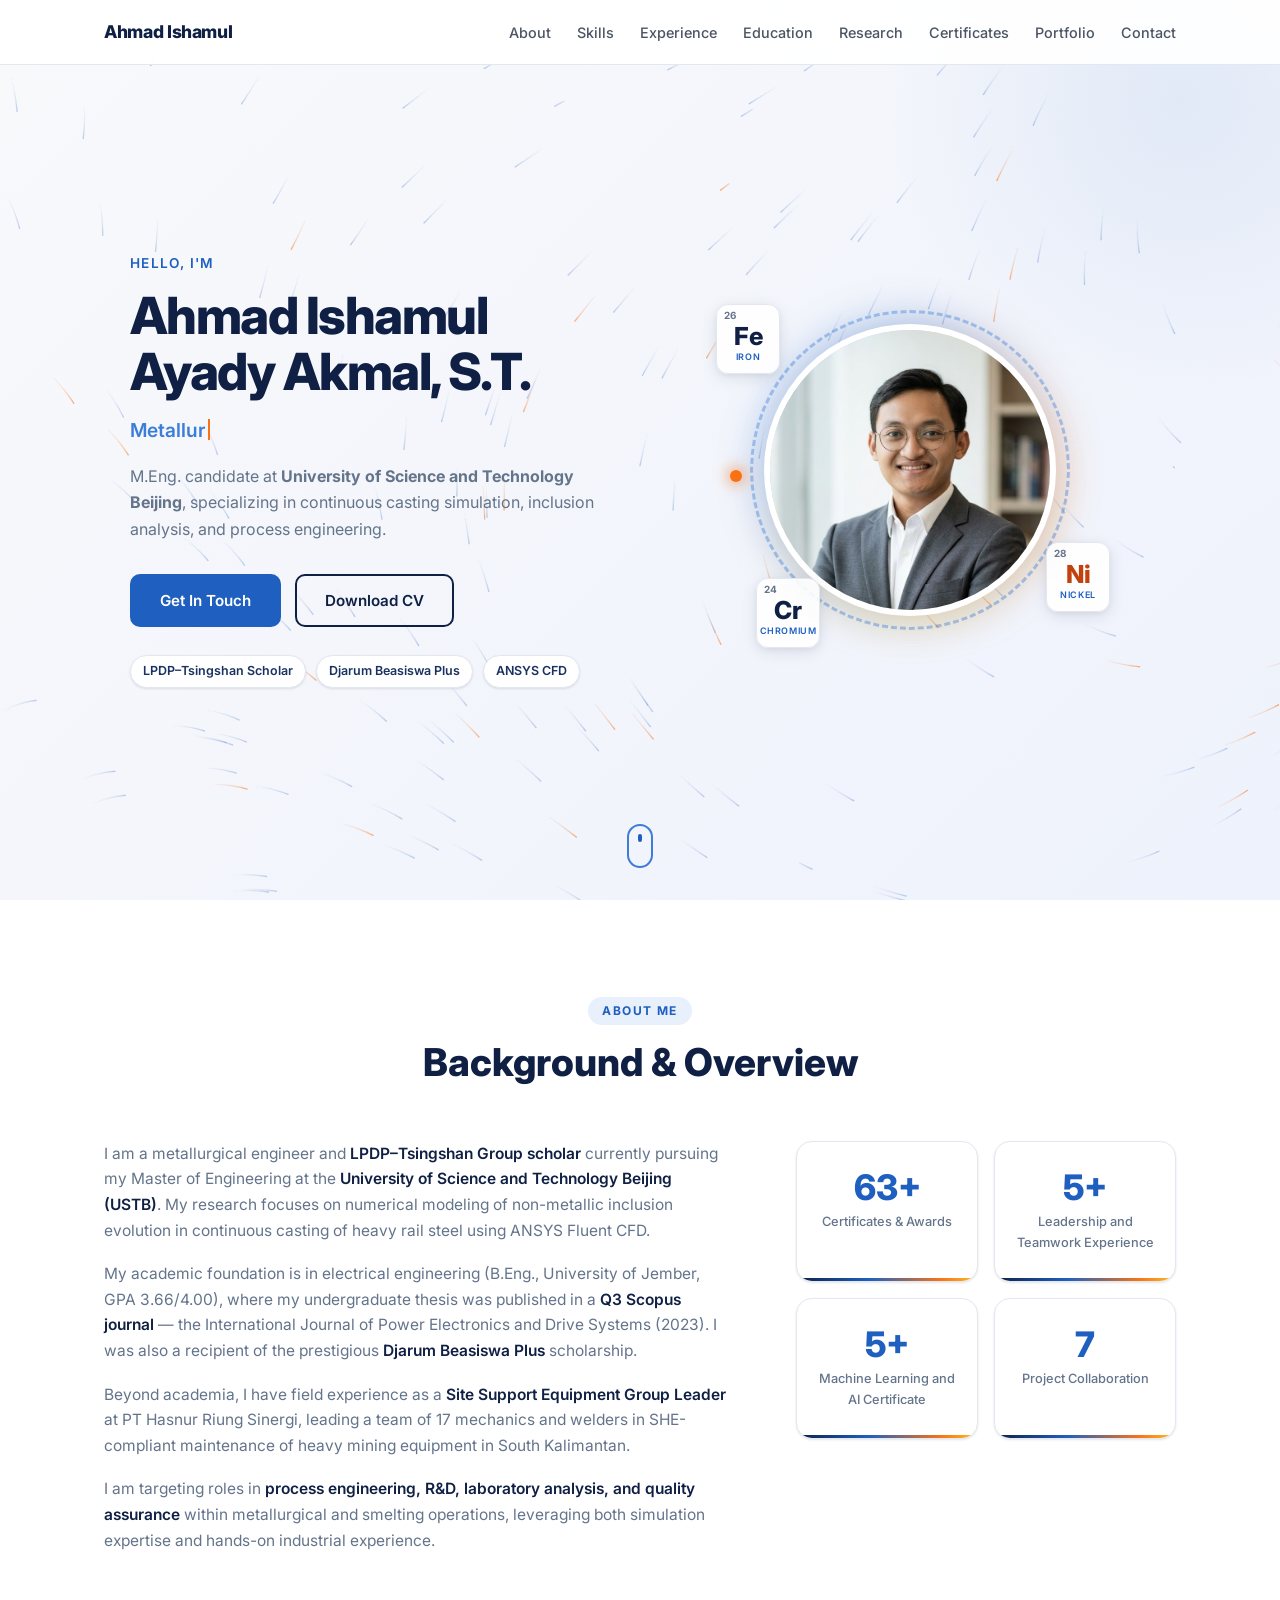
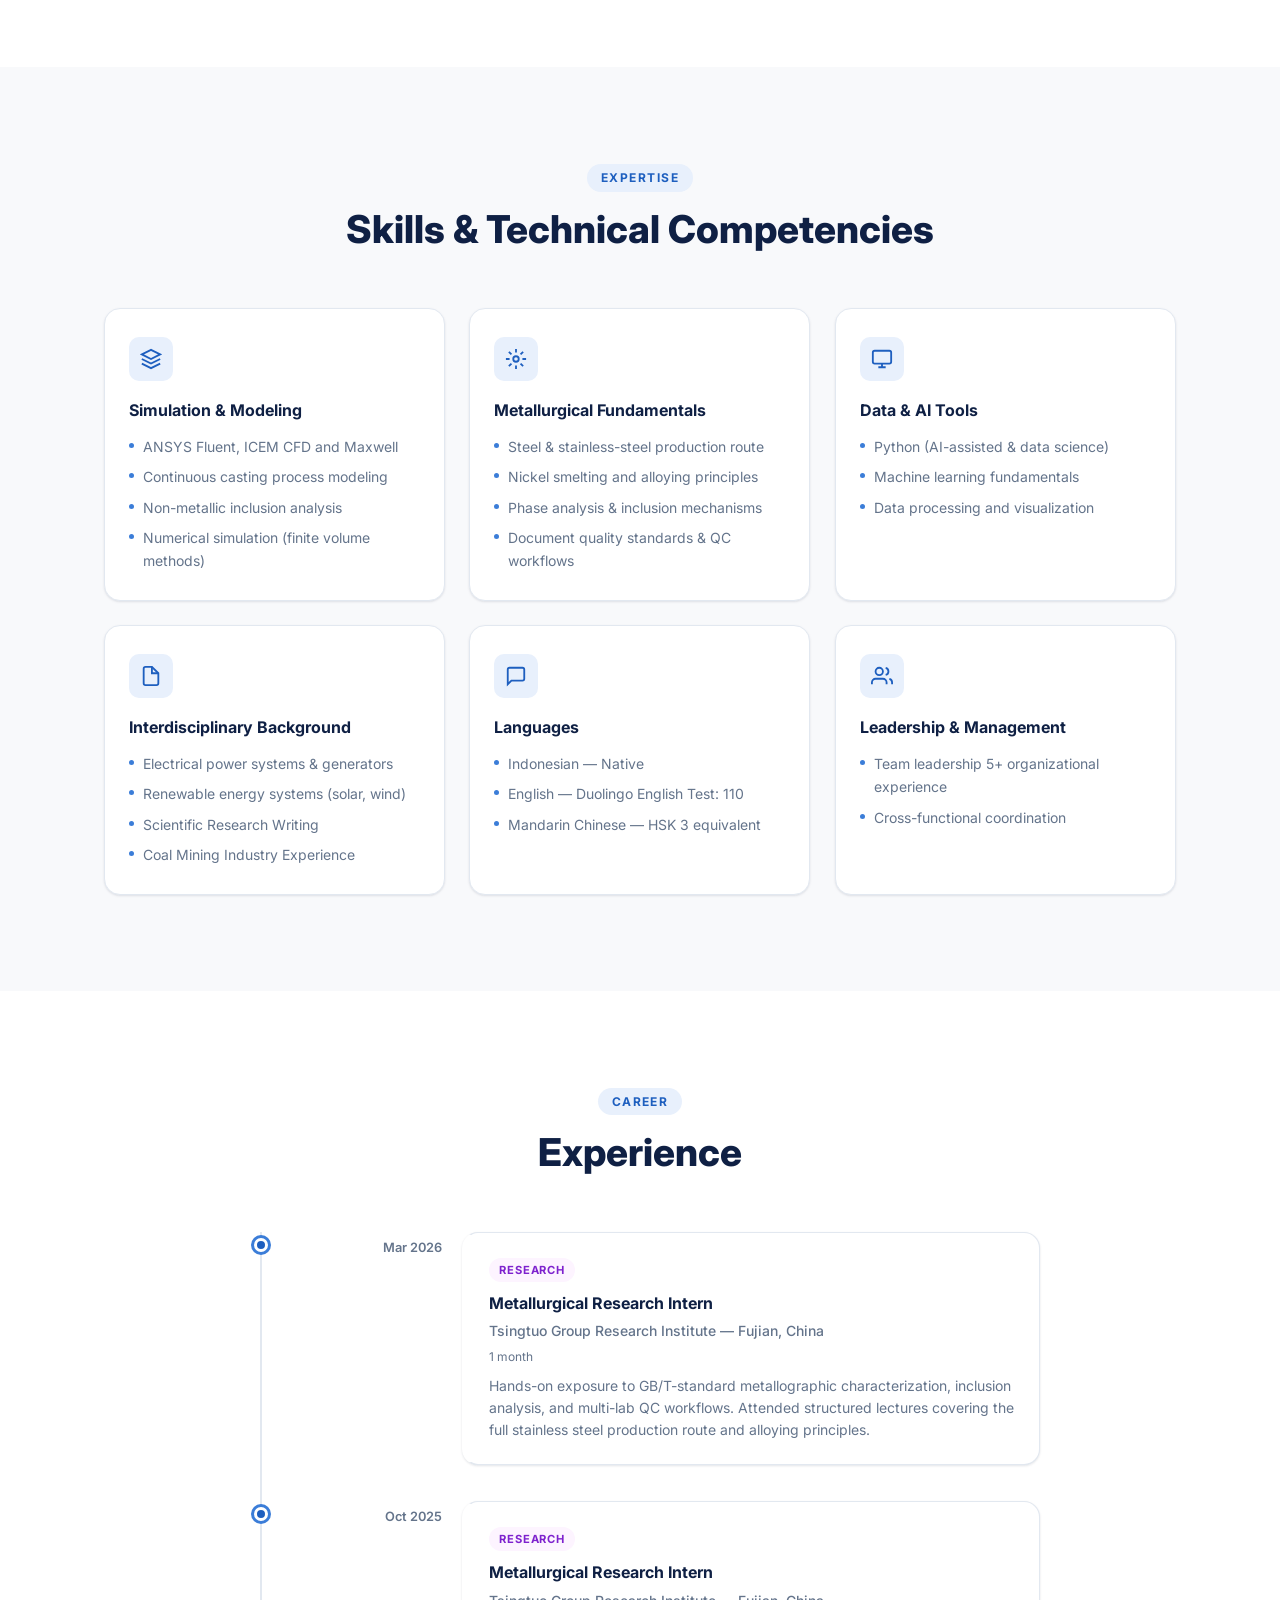
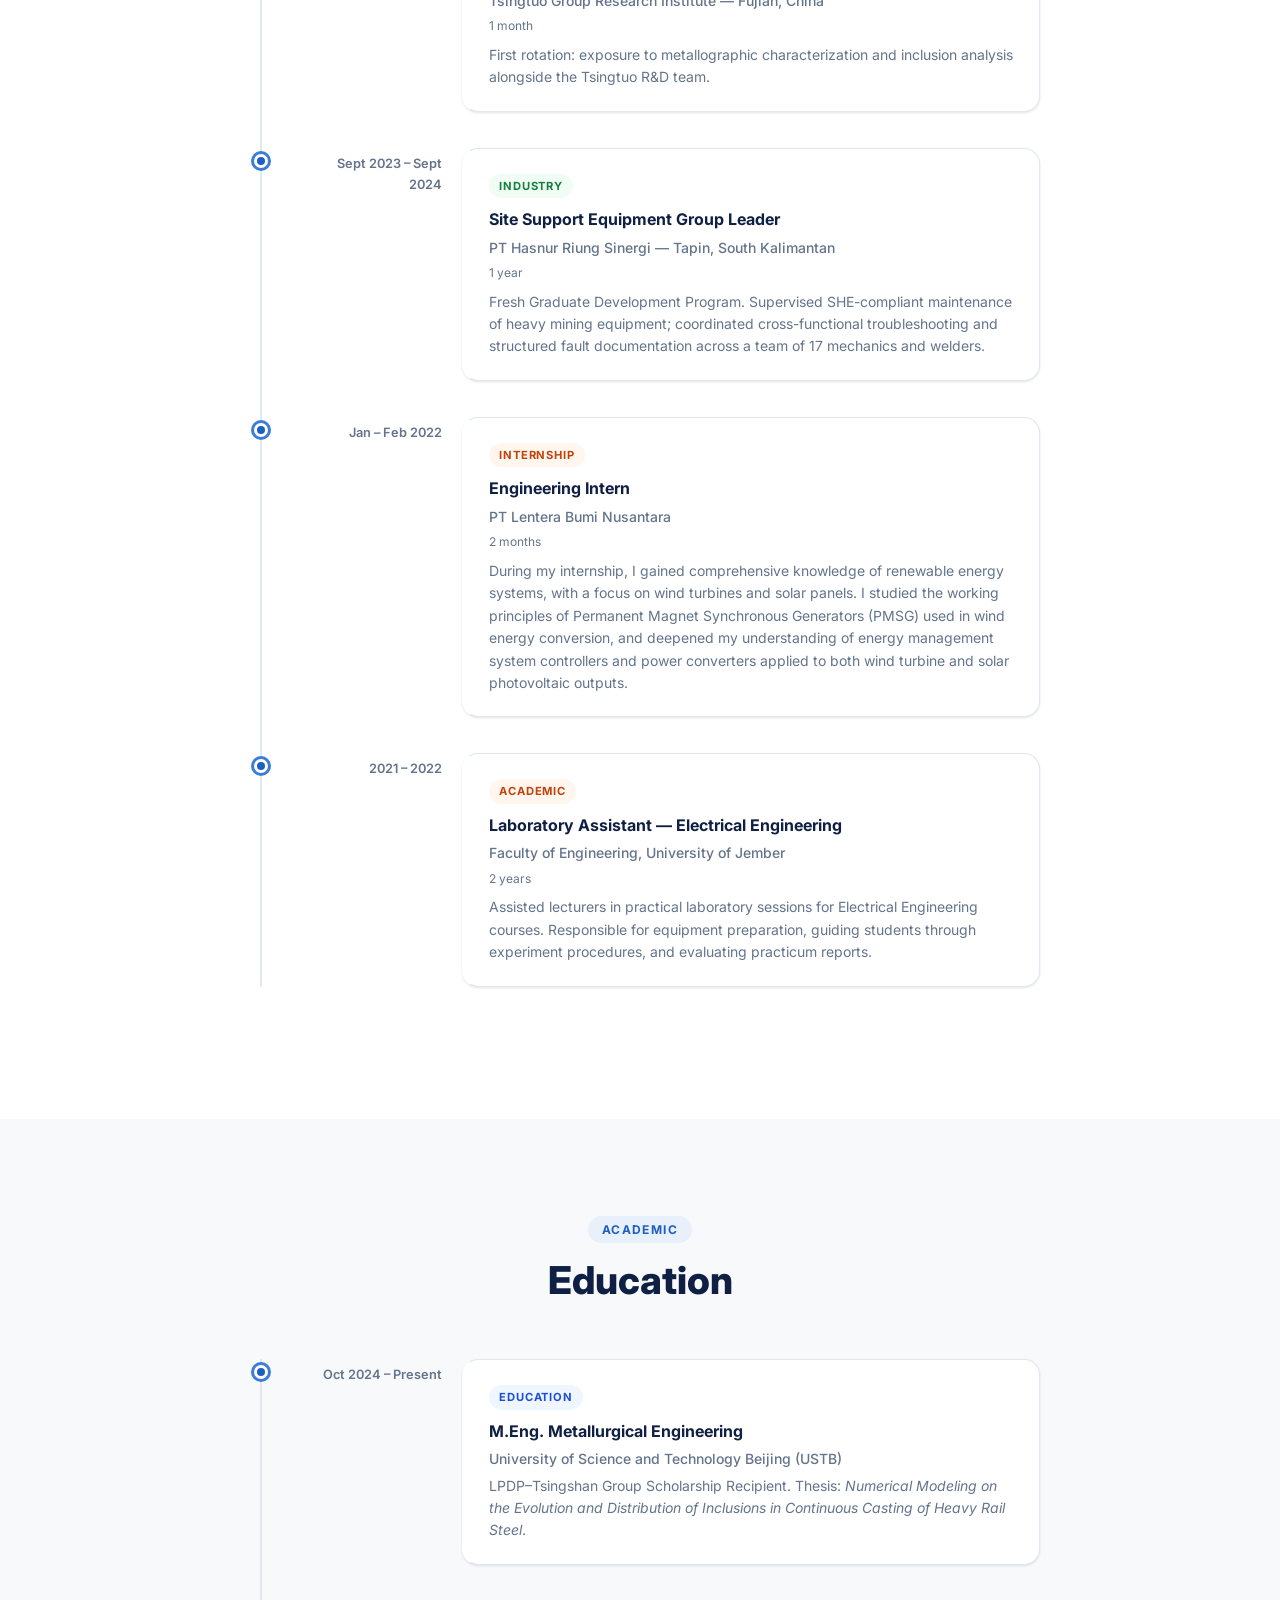
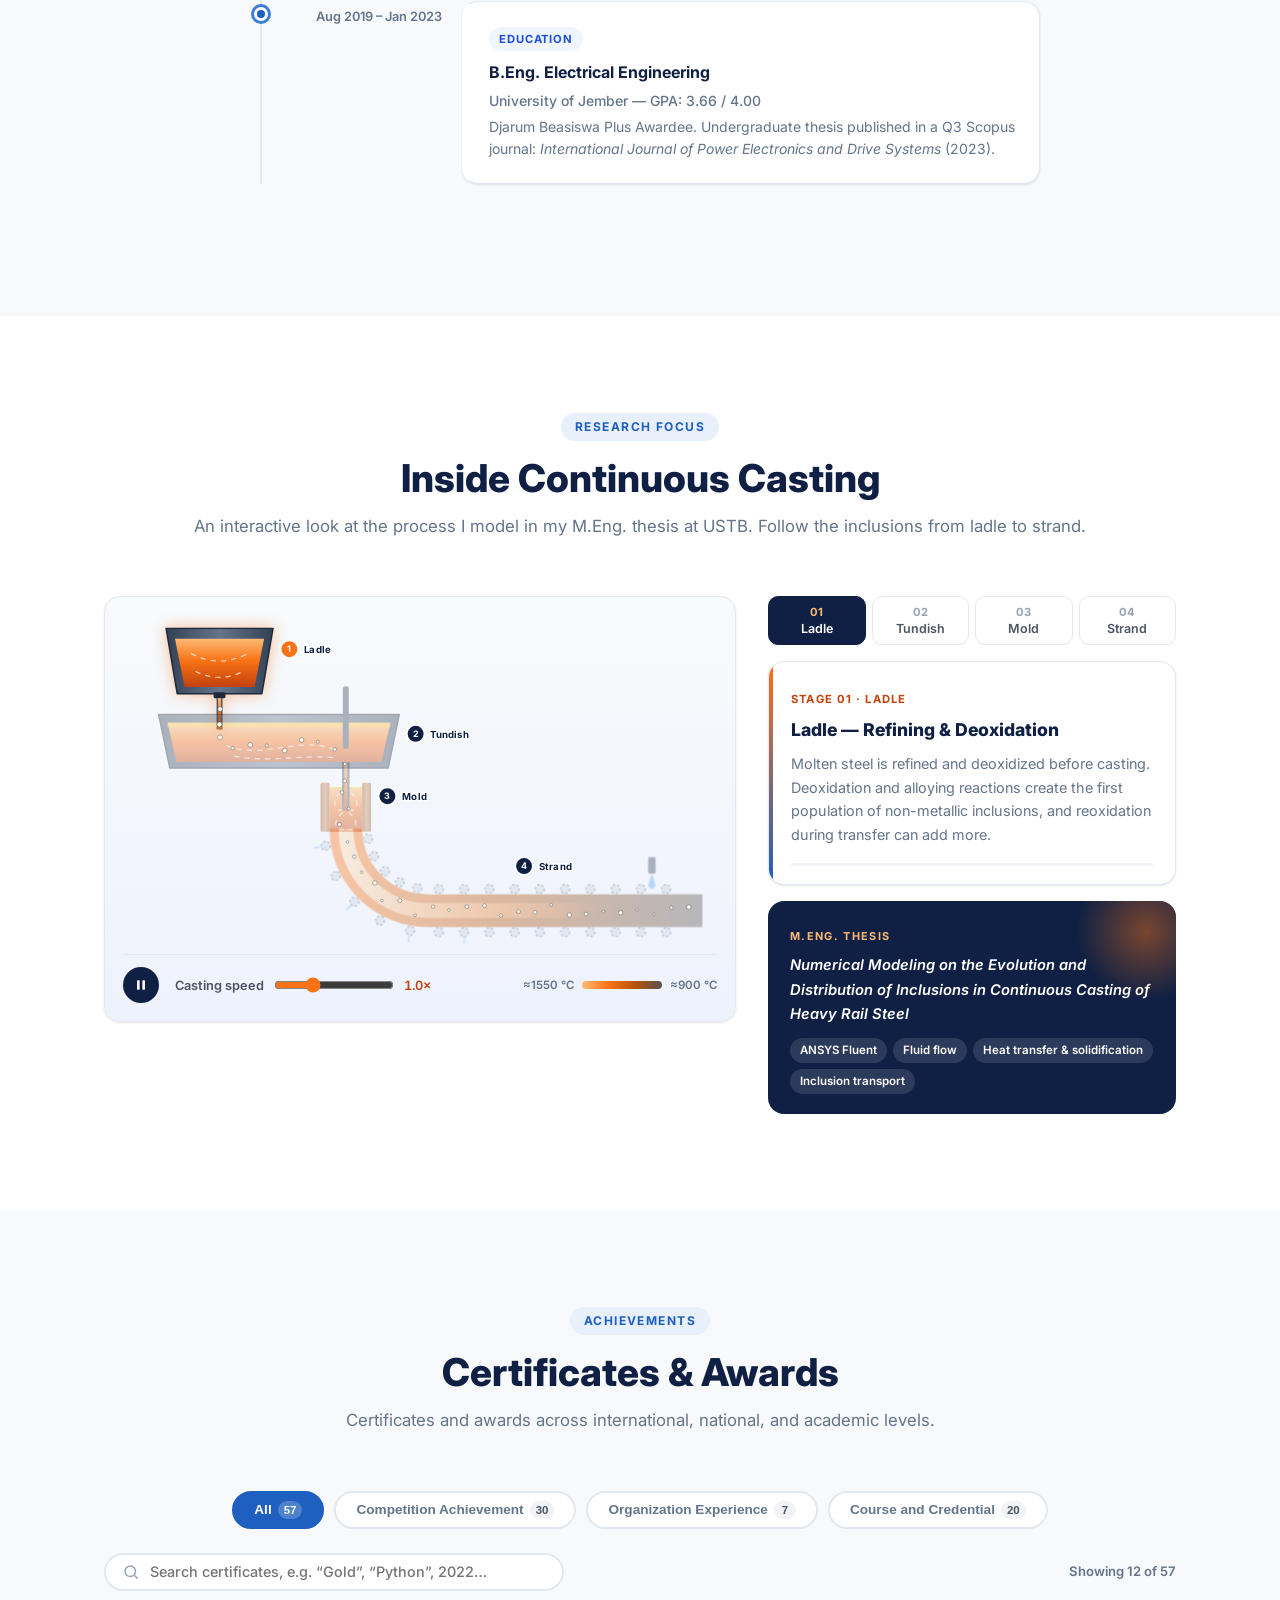
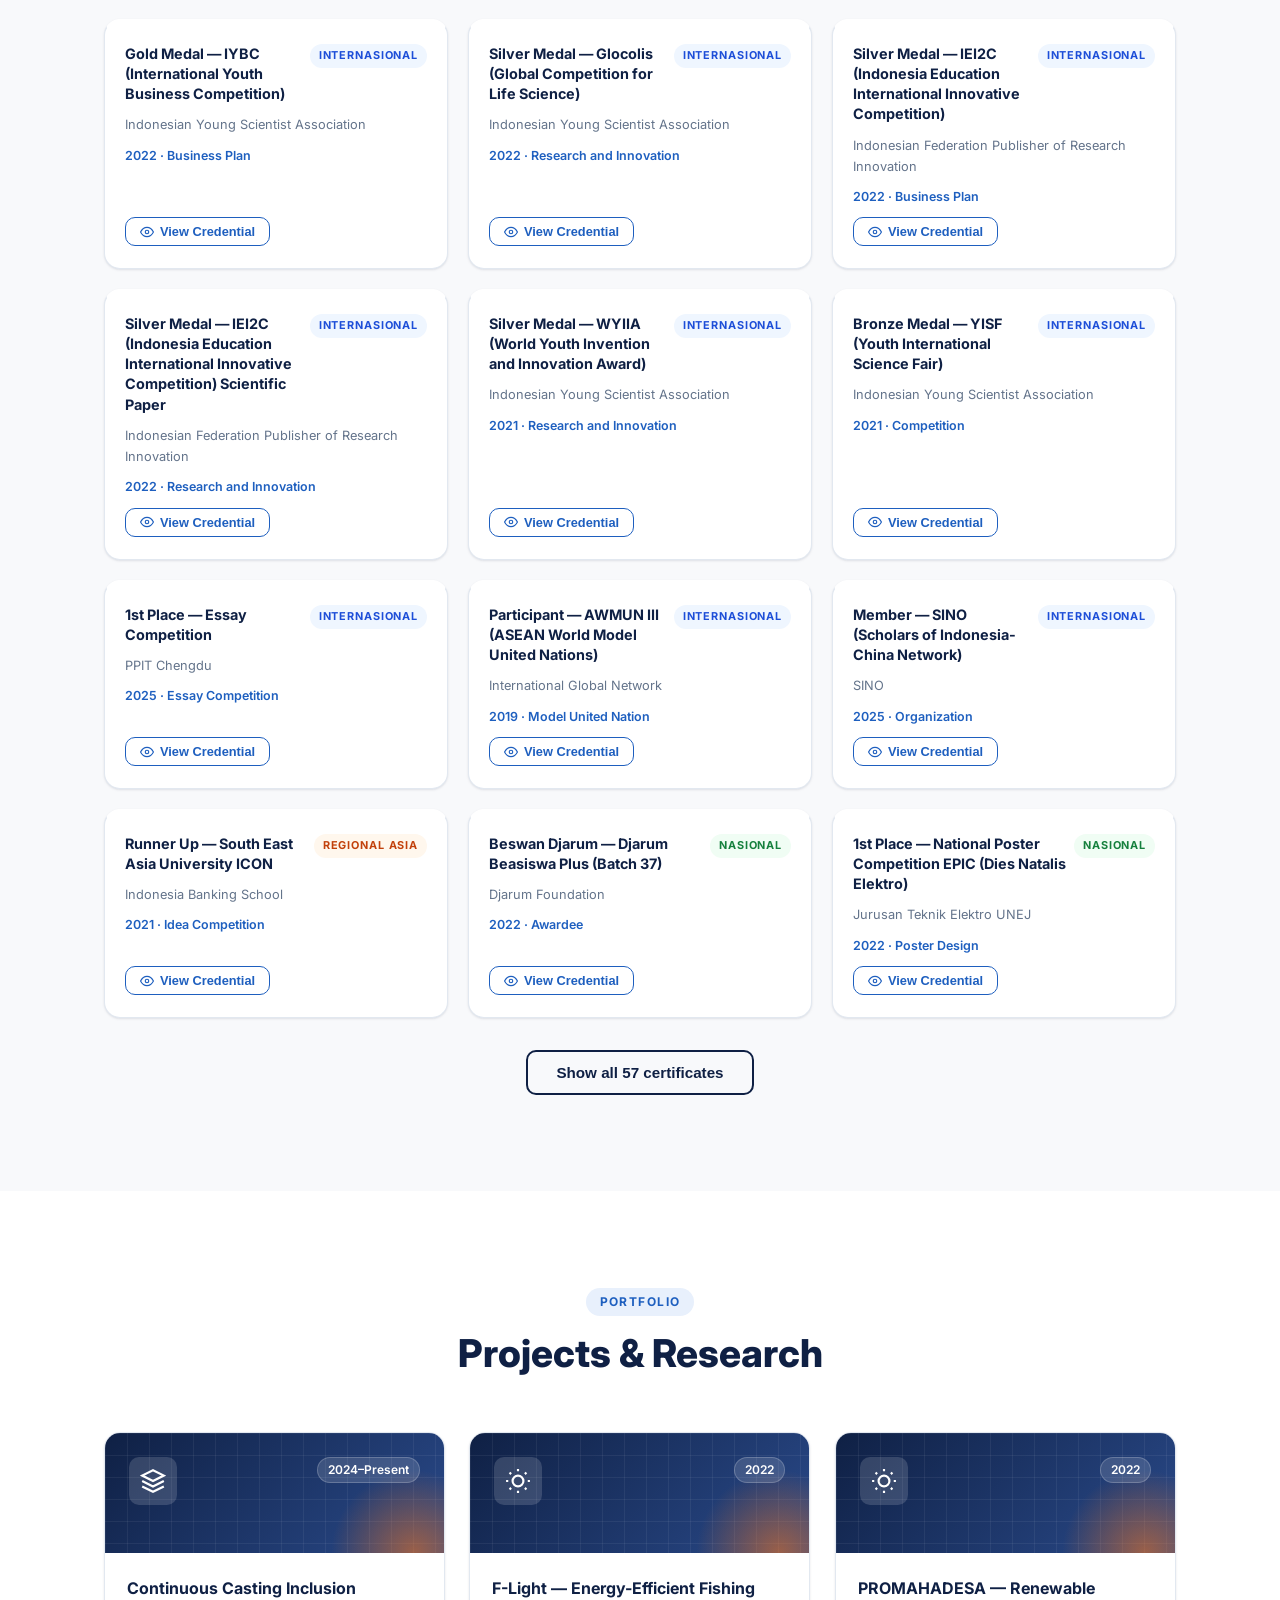
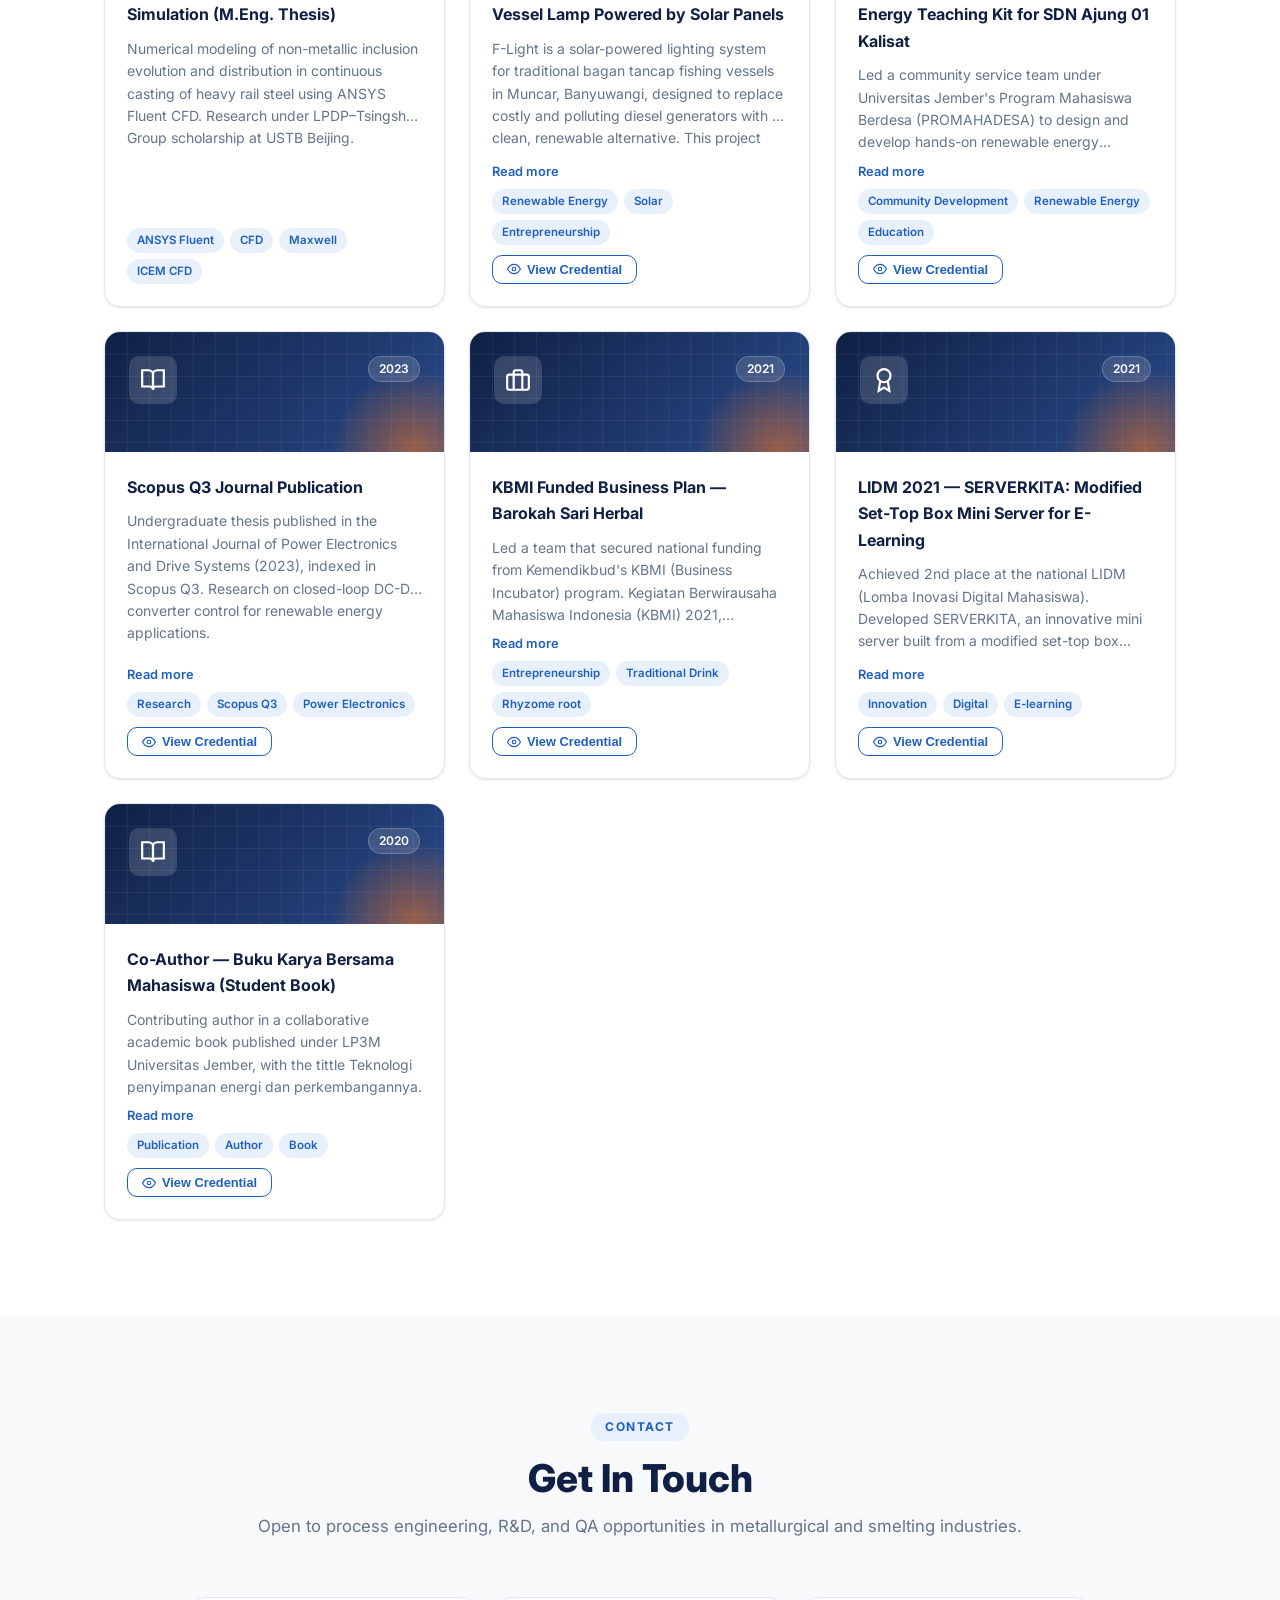
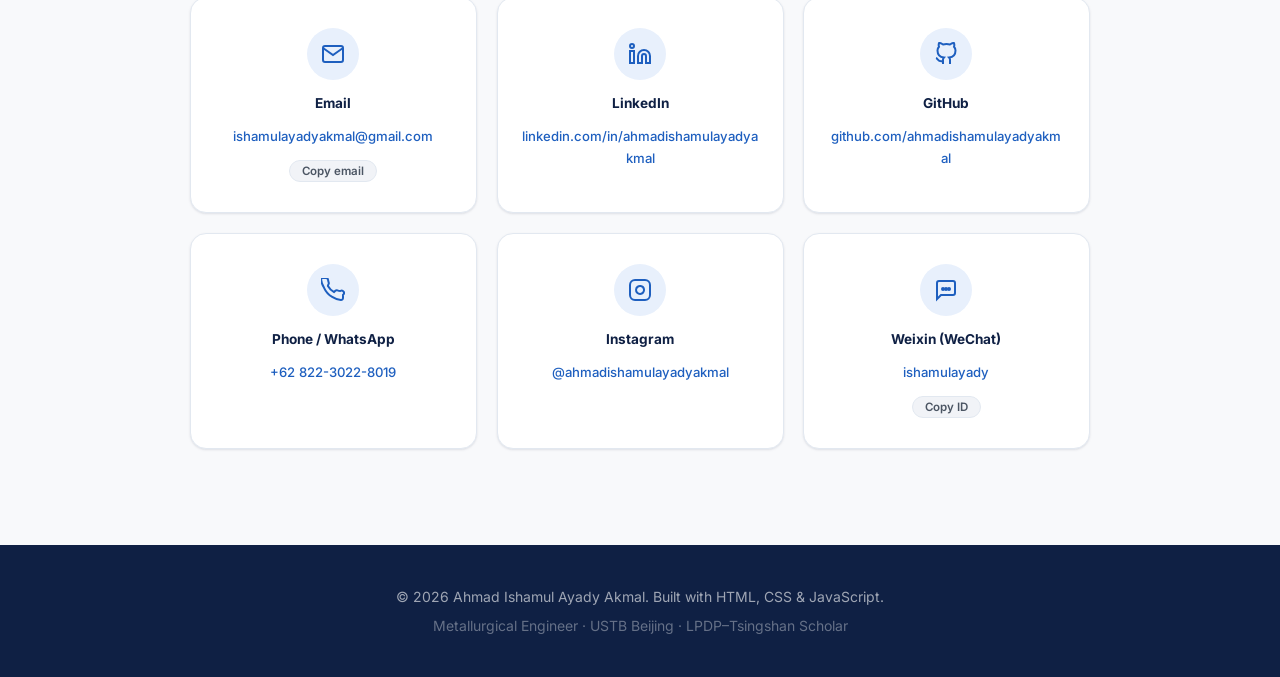
==== commit 54ec02cc: "Add interactive animations and continuous casting research section - Hero: cursor-reactive molten-fl" ====
--- a/index.html
+++ b/index.html
@@ -35,6 +35,7 @@
         <li><a href="#skills">Skills</a></li>
         <li><a href="#experience">Experience</a></li>
         <li><a href="#education">Education</a></li>
+        <li><a href="#research">Research</a></li>
         <li><a href="#certificates">Certificates</a></li>
         <li><a href="#portfolio">Portfolio</a></li>
         <li><a href="#contact">Contact</a></li>
@@ -47,31 +48,38 @@
        To update: name, tagline, subtitle, and CTA buttons below
   ============================================================ -->
   <section id="home" class="hero">
+    <!-- Animated "molten flow" background — drawn by initHeroFlow() in main.js -->
+    <canvas id="heroCanvas" class="hero-canvas" aria-hidden="true"></canvas>
     <div class="hero-container">
-      <div class="hero-text reveal">
-        <span class="hero-greeting">Hello, I'm</span>
-        <h1 class="hero-name">Ahmad Ishamul<br />Ayady Akmal, S.T.</h1>
-        <p class="hero-tagline">Metallurgical Engineer &amp; LPDP Scholar</p>
-        <p class="hero-subtitle">
+      <div class="hero-text">
+        <span class="hero-greeting hero-anim" style="--d:0">Hello, I'm</span>
+        <h1 class="hero-name hero-anim" style="--d:1">Ahmad Ishamul<br />Ayady Akmal, S.T.</h1>
+        <!-- Rotating roles: edit the `roles` array in main.js -->
+        <p class="hero-tagline hero-anim" style="--d:2"><span id="typed">Metallurgical Engineer</span><span class="caret" aria-hidden="true"></span></p>
+        <p class="hero-subtitle hero-anim" style="--d:3">
           M.Eng. candidate at <strong>University of Science and Technology Beijing</strong>,
           specializing in continuous casting simulation, inclusion analysis, and process engineering.
         </p>
-        <div class="hero-cta">
-          <a href="#contact" class="btn btn-primary">Get In Touch</a>
-          <a href="assets/images/certificates/CV_Ahmad_Ishamul_ATS.pdf" target="_blank" class="btn btn-outline">Download CV</a>
-        </div>
-        <div class="hero-badges">
+        <div class="hero-cta hero-anim" style="--d:4">
+          <a href="#contact" class="btn btn-primary magnetic">Get In Touch</a>
+          <a href="assets/images/certificates/CV_Ahmad_Ishamul_ATS.pdf" target="_blank" class="btn btn-outline magnetic">Download CV</a>
+        </div>
+        <div class="hero-badges hero-anim" style="--d:5">
           <span class="badge">LPDP–Tsingshan Scholar</span>
           <span class="badge">Djarum Beasiswa Plus</span>
           <span class="badge">ANSYS CFD</span>
         </div>
       </div>
-      <div class="hero-image reveal reveal-right">
-        <div class="profile-wrapper">
+      <div class="hero-image hero-anim" style="--d:2">
+        <div class="profile-wrapper" id="profileWrapper">
+          <div class="profile-glow"></div>
           <img src="assets/images/profile.jpg" alt="Ahmad Ishamul Ayady Akmal" class="profile-photo">
           <div class="profile-ring"></div>
-          <div class="profile-dot dot-1"></div>
-          <div class="profile-dot dot-2"></div>
+          <div class="profile-orbit"><span></span></div>
+          <!-- Floating element tiles: the key elements of stainless steel -->
+          <div class="element-tile tile-fe" data-depth="22"><div class="el-inner"><span class="el-num">26</span><span class="el-sym">Fe</span><span class="el-name">Iron</span></div></div>
+          <div class="element-tile tile-ni" data-depth="34"><div class="el-inner"><span class="el-num">28</span><span class="el-sym">Ni</span><span class="el-name">Nickel</span></div></div>
+          <div class="element-tile tile-cr" data-depth="14"><div class="el-inner"><span class="el-num">24</span><span class="el-sym">Cr</span><span class="el-name">Chromium</span></div></div>
         </div>
       </div>
     </div>
@@ -120,19 +128,19 @@
         <div class="about-stats reveal reveal-right">
           <!-- To update stats: change the numbers and labels -->
           <div class="stat-card">
-            <span class="stat-number">63+</span>
+            <span class="stat-number" data-count="63" data-suffix="+">63+</span>
             <span class="stat-label">Certificates &amp; Awards</span>
           </div>
           <div class="stat-card">
-            <span class="stat-number">5+</span>
+            <span class="stat-number" data-count="5" data-suffix="+">5+</span>
             <span class="stat-label">Leadership and Teamwork Experience</span>
           </div>
           <div class="stat-card">
-            <span class="stat-number">5+</span>
+            <span class="stat-number" data-count="5" data-suffix="+">5+</span>
             <span class="stat-label">Machine Learning and AI Certificate</span>
           </div>
           <div class="stat-card">
-            <span class="stat-number">7</span>
+            <span class="stat-number" data-count="7">7</span>
             <span class="stat-label">Project Collaboration</span>
           </div>
         </div>
@@ -346,6 +354,141 @@
   </section>
 
   <!-- ============================================================
+       RESEARCH SECTION — interactive continuous casting diagram
+       To update texts: edit the `castStages` object in main.js
+  ============================================================ -->
+  <section id="research" class="section">
+    <div class="container">
+      <div class="section-header reveal">
+        <span class="section-tag">Research Focus</span>
+        <h2>Inside Continuous Casting</h2>
+        <p class="section-desc">An interactive look at the process I model in my M.Eng. thesis at USTB. Follow the inclusions from ladle to strand.</p>
+      </div>
+
+      <div class="cast-layout">
+        <div class="cast-visual reveal">
+          <svg id="castSvg" class="cast-svg" viewBox="0 0 800 440" role="img" aria-labelledby="castSvgTitle castSvgDesc">
+            <title id="castSvgTitle">Continuous casting process diagram</title>
+            <desc id="castSvgDesc">Molten steel flows from the ladle into the tundish, through the submerged entry nozzle into the mold, and solidifies along a curved strand. Small dots represent non-metallic inclusions.</desc>
+            <defs>
+              <linearGradient id="gMolten" x1="0" y1="0" x2="0" y2="1"><stop offset="0" stop-color="#fdba74"/><stop offset=".45" stop-color="#f97316"/><stop offset="1" stop-color="#c2410c"/></linearGradient>
+              <linearGradient id="gShell" x1="0" y1="0" x2="1" y2="0"><stop offset="0" stop-color="#334155"/><stop offset=".5" stop-color="#64748b"/><stop offset="1" stop-color="#334155"/></linearGradient>
+              <linearGradient id="gStrand" gradientUnits="userSpaceOnUse" x1="300" y1="0" x2="780" y2="0"><stop offset="0" stop-color="#f97316"/><stop offset=".45" stop-color="#b45309"/><stop offset="1" stop-color="#57534e"/></linearGradient>
+              <linearGradient id="gCore" gradientUnits="userSpaceOnUse" x1="300" y1="0" x2="640" y2="0"><stop offset="0" stop-color="#fed7aa"/><stop offset=".6" stop-color="#fb923c" stop-opacity=".7"/><stop offset="1" stop-color="#fb923c" stop-opacity="0"/></linearGradient>
+              <linearGradient id="gCopper" x1="0" y1="0" x2="1" y2="0"><stop offset="0" stop-color="#9a5b2e"/><stop offset=".5" stop-color="#d08a50"/><stop offset="1" stop-color="#9a5b2e"/></linearGradient>
+            </defs>
+
+            <!-- Stage 1: Ladle -->
+            <g class="stage" data-stage="ladle">
+              <path d="M58 18 H202 L187 106 H73 Z" fill="url(#gShell)" stroke="#1e293b" stroke-width="2" stroke-linejoin="round"/>
+              <path d="M70 32 H190 L177 97 H83 Z" fill="url(#gMolten)"/>
+              <path class="flowline" d="M92 52 Q130 72 168 52"/>
+              <path class="flowline" d="M98 76 Q130 92 162 76"/>
+              <rect x="122" y="104" width="16" height="8" rx="2" fill="#1e293b"/>
+              <rect x="126" y="112" width="8" height="42" fill="#475569"/>
+              <rect class="stream" x="128" y="112" width="4" height="42" fill="url(#gMolten)"/>
+            </g>
+
+            <!-- Stage 2: Tundish -->
+            <g class="stage" data-stage="tundish">
+              <path d="M48 134 H372 L357 206 H63 Z" fill="url(#gShell)" stroke="#1e293b" stroke-width="2" stroke-linejoin="round"/>
+              <path d="M60 145 H360 L348 198 H72 Z" fill="url(#gMolten)"/>
+              <rect x="60" y="145" width="300" height="6" fill="#facc15" opacity=".6"/>
+              <path class="flowline" d="M140 176 C 190 196, 240 160, 290 183"/>
+              <path class="flowline" d="M150 190 C 200 200, 250 186, 288 193"/>
+              <rect x="296" y="96" width="8" height="84" rx="3" fill="#334155"/>
+            </g>
+
+            <!-- Stage 3: Mold + SEN -->
+            <g class="stage" data-stage="mold">
+              <rect x="278" y="232" width="44" height="60" fill="url(#gMolten)"/>
+              <rect x="278" y="232" width="44" height="3" fill="#facc15" opacity=".7"/>
+              <path class="flowline" d="M296 262 C 282 268, 282 244, 293 240"/>
+              <path class="flowline" d="M304 262 C 318 268, 318 244, 307 240"/>
+              <path class="flowline" d="M296 266 C 282 276, 284 290, 297 289"/>
+              <path class="flowline" d="M304 266 C 318 276, 316 290, 303 289"/>
+              <rect x="266" y="226" width="12" height="66" rx="2" fill="url(#gCopper)"/>
+              <rect x="322" y="226" width="12" height="66" rx="2" fill="url(#gCopper)"/>
+              <rect x="295" y="198" width="10" height="66" rx="2" fill="#475569"/>
+              <rect class="stream" x="298" y="198" width="4" height="66" fill="url(#gMolten)"/>
+            </g>
+
+            <!-- Stage 4: Strand -->
+            <g class="stage" data-stage="strand">
+              <g id="sprays"></g>
+              <path id="strandPath" d="M300 288 A110 110 0 0 0 410 398 L780 398" fill="none" stroke="url(#gStrand)" stroke-width="44"/>
+              <path d="M300 288 A110 110 0 0 0 410 398 L640 398" fill="none" stroke="url(#gCore)" stroke-width="20"/>
+              <g id="rollers"></g>
+              <g class="torch" transform="translate(712 352)">
+                <rect x="-5" y="-26" width="10" height="22" rx="2" fill="#334155"/>
+                <path class="flame" d="M0 -4 L-5 12 Q0 22 5 12 Z" fill="#60a5fa"/>
+              </g>
+            </g>
+
+            <!-- Invisible path the inclusions follow -->
+            <path id="flowPath" d="M130 112 L130 168 C 190 192, 250 160, 300 182 L300 288 A110 110 0 0 0 410 398 L780 398" fill="none" stroke="none"/>
+            <g id="inclusions"></g>
+
+            <!-- Clickable hotspots -->
+            <g class="hotspot" data-stage="ladle" transform="translate(224 46)" tabindex="0" role="button" aria-label="Ladle stage">
+              <circle class="hs-pulse" r="12"/><circle class="hs-dot" r="12"/><text class="hs-num" y="4">1</text><text class="hs-label" x="20" y="5">Ladle</text>
+            </g>
+            <g class="hotspot" data-stage="tundish" transform="translate(394 160)" tabindex="0" role="button" aria-label="Tundish stage">
+              <circle class="hs-pulse" r="12"/><circle class="hs-dot" r="12"/><text class="hs-num" y="4">2</text><text class="hs-label" x="20" y="5">Tundish</text>
+            </g>
+            <g class="hotspot" data-stage="mold" transform="translate(356 244)" tabindex="0" role="button" aria-label="Mold stage">
+              <circle class="hs-pulse" r="12"/><circle class="hs-dot" r="12"/><text class="hs-num" y="4">3</text><text class="hs-label" x="20" y="5">Mold</text>
+            </g>
+            <g class="hotspot" data-stage="strand" transform="translate(540 338)" tabindex="0" role="button" aria-label="Strand stage">
+              <circle class="hs-pulse" r="12"/><circle class="hs-dot" r="12"/><text class="hs-num" y="4">4</text><text class="hs-label" x="20" y="5">Strand</text>
+            </g>
+          </svg>
+
+          <div class="cast-controls">
+            <button class="cast-play" id="castPlay" aria-label="Pause animation">
+              <svg class="i-pause" viewBox="0 0 24 24" fill="currentColor"><rect x="6" y="5" width="4" height="14" rx="1"/><rect x="14" y="5" width="4" height="14" rx="1"/></svg>
+              <svg class="i-play" viewBox="0 0 24 24" fill="currentColor"><path d="M7 5l12 7-12 7z"/></svg>
+            </button>
+            <label class="cast-speed">
+              <span>Casting speed</span>
+              <input type="range" id="castSpeed" min="0.4" max="2.4" step="0.1" value="1" />
+              <output id="castSpeedOut">1.0×</output>
+            </label>
+            <div class="cast-legend" aria-hidden="true">
+              <span>≈1550 °C</span><i></i><span>≈900 °C</span>
+            </div>
+          </div>
+        </div>
+
+        <div class="cast-info reveal reveal-right">
+          <div class="cast-steps">
+            <button class="cast-step" data-stage="ladle"><b>01</b> Ladle</button>
+            <button class="cast-step" data-stage="tundish"><b>02</b> Tundish</button>
+            <button class="cast-step" data-stage="mold"><b>03</b> Mold</button>
+            <button class="cast-step" data-stage="strand"><b>04</b> Strand</button>
+          </div>
+          <div class="cast-card" id="castCard" aria-live="polite">
+            <span class="cast-card-tag" id="castTag">Stage 01</span>
+            <h3 id="castHeading">Ladle</h3>
+            <p id="castText"></p>
+            <div class="cast-progress"><span id="castProgress"></span></div>
+          </div>
+          <div class="cast-thesis">
+            <span class="cast-thesis-label">M.Eng. Thesis</span>
+            <p>Numerical Modeling on the Evolution and Distribution of Inclusions in Continuous Casting of Heavy Rail Steel</p>
+            <div class="project-tags">
+              <span class="project-tag">ANSYS Fluent</span>
+              <span class="project-tag">Fluid flow</span>
+              <span class="project-tag">Heat transfer &amp; solidification</span>
+              <span class="project-tag">Inclusion transport</span>
+            </div>
+          </div>
+        </div>
+      </div>
+    </div>
+  </section>
+
+  <!-- ============================================================
        CERTIFICATES SECTION
        To update: edit the certificates array in assets/js/main.js
        Each entry has: title, org, year, level, category, file
@@ -358,7 +501,7 @@
         <p class="section-desc">Certificates and awards across international, national, and academic levels.</p>
       </div>
 
-      <!-- Filter buttons -->
+      <!-- Filter buttons (counts are added by main.js) -->
       <div class="cert-filters reveal">
         <button class="filter-btn active" data-filter="all">All</button>
         <button class="filter-btn" data-filter="Competition">Competition Achievement</button>
@@ -366,9 +509,18 @@
         <button class="filter-btn" data-filter="Credential">Course and Credential</button>
       </div>
 
+      <div class="cert-toolbar reveal">
+        <label class="cert-search">
+          <svg viewBox="0 0 24 24" fill="none" stroke="currentColor" stroke-width="2"><circle cx="11" cy="11" r="7"/><path d="M21 21l-4.3-4.3"/></svg>
+          <input type="search" id="certSearch" placeholder="Search certificates, e.g. “Gold”, “Python”, 2022…" aria-label="Search certificates" />
+        </label>
+        <span class="cert-count" id="certCount"></span>
+      </div>
+
       <div class="cert-grid" id="certGrid">
         <!-- Populated by main.js -->
       </div>
+      <div class="cert-more" id="certMore"></div>
     </div>
   </section>
 
@@ -407,6 +559,7 @@
           <h3>Email</h3>
           <!-- UPDATE: change email address here -->
           <a href="mailto:ishamulayadyakmal@gmail.com">ishamulayadyakmal@gmail.com</a>
+          <button class="copy-btn" data-copy="ishamulayadyakmal@gmail.com">Copy email</button>
         </div>
         <div class="contact-card reveal">
           <div class="contact-icon">
@@ -447,6 +600,7 @@
           <h3>Weixin (WeChat)</h3>
           <!-- UPDATE: change Weixin ID here -->
           <span style="font-size:.82rem;color:var(--accent);font-weight:500">ishamulayady</span>
+          <button class="copy-btn" data-copy="ishamulayady">Copy ID</button>
         </div>
       </div>
     </div>
@@ -455,17 +609,28 @@
   <!-- Footer -->
   <footer class="footer">
     <div class="container">
-      <p>&copy; 2025 Ahmad Ishamul Ayady Akmal. Built with HTML, CSS &amp; JavaScript.</p>
+      <p>&copy; <span id="year">2026</span> Ahmad Ishamul Ayady Akmal. Built with HTML, CSS &amp; JavaScript.</p>
       <p class="footer-sub">Metallurgical Engineer · USTB Beijing · LPDP–Tsingshan Scholar</p>
     </div>
   </footer>
+
+  <!-- Scroll progress ("heat bar") + back to top -->
+  <div class="scroll-progress" id="scrollProgress" aria-hidden="true"></div>
+  <button class="to-top" id="toTop" aria-label="Back to top">
+    <svg class="to-top-ring" viewBox="0 0 48 48" aria-hidden="true"><circle cx="24" cy="24" r="21"/><circle class="to-top-fill" id="toTopFill" cx="24" cy="24" r="21"/></svg>
+    <svg class="to-top-arrow" viewBox="0 0 24 24" fill="none" stroke="currentColor" stroke-width="2.5" aria-hidden="true"><path d="M12 19V5M5 12l7-7 7 7"/></svg>
+  </button>
+  <div class="toast" id="toast" role="status" aria-live="polite"></div>
 
   <!-- Certificate Modal -->
   <div class="modal-overlay" id="modalOverlay">
-    <div class="modal" id="modal">
+    <div class="modal" id="modal" role="dialog" aria-modal="true" aria-labelledby="modalTitle">
       <div class="modal-header">
         <h3 id="modalTitle">Certificate</h3>
-        <button class="modal-close" id="modalClose" aria-label="Close">&times;</button>
+        <div class="modal-actions">
+          <a class="modal-open" id="modalOpen" href="#" target="_blank" rel="noopener">Open in new tab ↗</a>
+          <button class="modal-close" id="modalClose" aria-label="Close">&times;</button>
+        </div>
       </div>
       <div class="modal-body" id="modalBody">
         <!-- PDF or image rendered here by main.js -->
--- a/assets/css/style.css
+++ b/assets/css/style.css
@@ -39,7 +39,8 @@
 
 /* ---- Reset ---- */
 *, *::before, *::after { box-sizing: border-box; margin: 0; padding: 0; }
-html { scroll-behavior: smooth; font-size: 16px; }
+html { scroll-behavior: smooth; font-size: 16px; overflow-x: clip; }
+body { overflow-x: clip; }
 body {
   font-family: var(--font-main);
   color: var(--text);
@@ -101,7 +102,9 @@
   font-weight: 800; font-size: 1.1rem; color: var(--navy);
   letter-spacing: -.02em;
 }
-.nav-links { display: flex; gap: 32px; }
+.nav-links { display: flex; gap: 26px; }
+.nav-links a.active { color: var(--accent); }
+.nav-links a.active::after { transform: scaleX(1); }
 .nav-links a {
   font-size: .9rem; font-weight: 500; color: var(--gray-600);
   transition: color var(--transition); position: relative;
@@ -539,17 +542,20 @@
 /* ================================================================
    SCROLL REVEAL ANIMATION
 ================================================================ */
+/* Uses the `translate` property (not `transform`) so hover/tilt
+   transforms on cards keep working after the element is revealed. */
 .reveal {
   opacity: 0;
-  transform: translateY(28px);
-  transition: opacity .65s ease, transform .65s ease;
+  translate: 0 28px;
+  transition: opacity .65s ease, translate .65s ease,
+              transform var(--transition), box-shadow var(--transition), border-color var(--transition);
 }
 .reveal.reveal-right {
-  transform: translateX(28px);
+  translate: 28px 0;
 }
 .reveal.visible {
   opacity: 1;
-  transform: none;
+  translate: none;
 }
 
 /* ================================================================
@@ -573,7 +579,7 @@
     max-height: 0; overflow: hidden;
     transition: max-height var(--transition);
   }
-  .nav-links.open { max-height: 400px; }
+  .nav-links.open { max-height: 480px; }
   .nav-links li a {
     display: block; padding: 14px 24px;
     border-bottom: 1px solid var(--gray-100);
@@ -605,3 +611,379 @@
   .contact-grid { grid-template-columns: 1fr; }
   .about-stats { grid-template-columns: repeat(2, 1fr); }
 }
+
+/* ================================================================
+   INTERACTIVE LAYER — animations & new components
+================================================================ */
+:root {
+  --molten:      #f97316;
+  --molten-dark: #c2410c;
+  --heat: linear-gradient(90deg, var(--navy) 0%, var(--accent) 40%, var(--molten) 80%, #fbbf24 100%);
+}
+
+/* ---- Scroll progress "heat bar" ---- */
+.scroll-progress {
+  position: fixed; top: 0; left: 0; right: 0; height: 3px; z-index: 150;
+  background: var(--heat);
+  transform-origin: 0 50%; transform: scaleX(0);
+}
+
+/* ---- Hero canvas & entrance ---- */
+.hero-canvas {
+  position: absolute; inset: 0; width: 100%; height: 100%;
+  pointer-events: none;
+}
+.hero-container { position: relative; z-index: 1; }
+.hero-anim {
+  opacity: 0; translate: 0 22px;
+  animation: heroIn .8s cubic-bezier(.2,.7,.2,1) forwards;
+  animation-delay: calc(var(--d, 0) * 110ms + 150ms);
+}
+@keyframes heroIn { to { opacity: 1; translate: none; } }
+
+.hero-tagline { min-height: 1.65em; }
+.caret {
+  display: inline-block; width: 2px; height: 1.1em;
+  background: var(--molten); margin-left: 3px; vertical-align: -.15em;
+  animation: caret 1s steps(1) infinite;
+}
+@keyframes caret { 50% { opacity: 0; } }
+
+.badge { transition: transform var(--transition), border-color var(--transition), color var(--transition); }
+.badge:hover { transform: translateY(-2px); border-color: var(--accent-light); color: var(--accent); }
+
+/* Profile */
+.profile-wrapper { transition: transform .4s ease-out; }
+.profile-glow {
+  position: absolute; inset: 10px; border-radius: 50%;
+  background: conic-gradient(from 0deg, var(--accent), var(--molten), #fbbf24, var(--accent-light), var(--accent));
+  filter: blur(22px); opacity: .35;
+  animation: spin 12s linear infinite;
+}
+.profile-photo { z-index: 1; box-shadow: 0 0 0 6px var(--white), var(--shadow-lg); }
+.profile-orbit {
+  position: absolute; inset: -14px; border-radius: 50%;
+  animation: spin 9s linear infinite reverse;
+}
+.profile-orbit span {
+  position: absolute; top: 50%; left: -6px; width: 12px; height: 12px; border-radius: 50%;
+  background: var(--molten); box-shadow: 0 0 14px 3px rgba(249,115,22,.55);
+}
+.element-tile {
+  position: absolute; z-index: 2;
+  transition: transform .35s ease-out;
+}
+.el-inner {
+  width: 64px; height: 70px; border-radius: 12px;
+  background: rgba(255,255,255,.9); backdrop-filter: blur(6px);
+  border: 1px solid var(--gray-200); box-shadow: var(--shadow-md);
+  display: flex; flex-direction: column; align-items: center; justify-content: center;
+  line-height: 1.05; position: relative;
+  animation: float 5s ease-in-out infinite;
+}
+.el-num { position: absolute; top: 5px; left: 7px; font-size: .62rem; font-weight: 700; color: var(--text-muted); }
+.el-sym { font-size: 1.55rem; font-weight: 800; color: var(--navy); margin-top: 6px; }
+.el-name { font-size: .56rem; font-weight: 600; color: var(--accent); text-transform: uppercase; letter-spacing: .06em; margin-top: 3px; }
+.tile-fe { top: -6px; left: -34px; }
+.tile-ni { bottom: 18px; right: -40px; }
+.tile-ni .el-inner { animation-delay: -1.6s; }
+.tile-ni .el-sym { color: var(--molten-dark); }
+.tile-cr { bottom: -18px; left: 6px; }
+.tile-cr .el-inner { animation-delay: -3.2s; }
+@keyframes float {
+  0%, 100% { transform: translateY(0) rotate(-2deg); }
+  50%      { transform: translateY(-10px) rotate(2deg); }
+}
+
+/* Magnetic buttons */
+.magnetic { transition: all var(--transition), translate .25s ease-out; }
+
+/* ---- Tilt + spotlight cards ---- */
+.tilt { position: relative; transform-style: preserve-3d; }
+.tilt, .tilt:hover {
+  transform: perspective(900px) rotateX(var(--rx, 0deg)) rotateY(var(--ry, 0deg)) translateY(var(--lift, 0px));
+}
+.tilt:hover { --lift: -6px; }
+.tilt::before {
+  content: ''; position: absolute; inset: 0; border-radius: inherit; z-index: 0;
+  background: radial-gradient(360px circle at var(--mx, 50%) var(--my, 50%), rgba(59,125,216,.13), transparent 45%);
+  opacity: 0; transition: opacity .3s; pointer-events: none;
+}
+.tilt:hover::before { opacity: 1; }
+
+.skill-group-icon { transition: transform .4s cubic-bezier(.3,1.6,.5,1), background var(--transition); }
+.skill-group:hover .skill-group-icon { transform: rotate(-8deg) scale(1.12); background: var(--accent); }
+.skill-group:hover .skill-group-icon svg { stroke: var(--white); }
+.skill-group li { transition: color var(--transition), translate var(--transition); }
+.skill-group li:hover { color: var(--navy); translate: 3px 0; }
+
+.stat-card { position: relative; overflow: hidden; }
+.stat-card::after {
+  content: ''; position: absolute; left: 0; right: 0; bottom: 0; height: 3px;
+  background: var(--heat); transform: scaleX(0); transform-origin: left;
+  transition: transform .6s ease;
+}
+.stat-card:hover::after, .stat-card.counted::after { transform: scaleX(1); }
+
+/* ---- Timeline progress ---- */
+.timeline::after {
+  content: ''; position: absolute; left: 20px; top: 0; width: 2px;
+  height: var(--progress, 0%);
+  background: linear-gradient(180deg, var(--accent), var(--molten));
+  border-radius: 2px;
+}
+.timeline-marker { position: relative; z-index: 1; transition: background .4s, box-shadow .4s, transform .4s; margin-left: 14px; }
+.timeline-item.passed .timeline-marker {
+  background: var(--molten); box-shadow: 0 0 0 3px #fdba74, 0 0 0 8px rgba(249,115,22,.15);
+  transform: scale(1.1);
+}
+.timeline-card { border-left: 3px solid transparent; }
+.timeline-card:hover { border-left-color: var(--accent); }
+
+/* ---- Research: continuous casting ---- */
+.cast-layout {
+  display: grid; grid-template-columns: minmax(0, 1.55fr) minmax(0, 1fr);
+  gap: 32px; align-items: start;
+}
+.cast-visual {
+  background: linear-gradient(180deg, #f8fafc 0%, #eef2fc 100%);
+  border: 1px solid var(--border); border-radius: var(--radius-lg);
+  padding: 18px; box-shadow: var(--shadow-sm);
+}
+.cast-svg { width: 100%; height: auto; display: block; overflow: visible; }
+.cast-svg .stage { transition: opacity .45s ease, filter .45s ease; cursor: pointer; }
+.cast-svg[data-active] .stage { opacity: .38; }
+.cast-svg[data-active="ladle"]   .stage[data-stage="ladle"],
+.cast-svg[data-active="tundish"] .stage[data-stage="tundish"],
+.cast-svg[data-active="mold"]    .stage[data-stage="mold"],
+.cast-svg[data-active="strand"]  .stage[data-stage="strand"] {
+  opacity: 1; filter: drop-shadow(0 0 10px rgba(249,115,22,.45));
+}
+.flowline {
+  fill: none; stroke: rgba(255,247,237,.75); stroke-width: 1.6; stroke-linecap: round;
+  stroke-dasharray: 6 8; animation: dash var(--flow-dur, 1.6s) linear infinite;
+}
+@keyframes dash { to { stroke-dashoffset: -28; } }
+.stream { animation: shimmer var(--flow-dur, 1.6s) ease-in-out infinite; }
+@keyframes shimmer { 50% { opacity: .55; } }
+.roller {
+  fill: #cbd5e1; stroke: #475569; stroke-width: 1.5; stroke-dasharray: 3 3;
+  transform-box: fill-box; transform-origin: center;
+  animation: spin calc(var(--flow-dur, 1.6s) * 2) linear infinite;
+}
+.spray { stroke: #60a5fa; stroke-width: 2; stroke-linecap: round; opacity: .7; animation: spray 1.2s ease-in-out infinite; }
+@keyframes spray { 50% { opacity: .15; } }
+.flame { transform-box: fill-box; transform-origin: top center; animation: flame .18s ease-in-out infinite alternate; }
+@keyframes flame { to { transform: scaleY(1.25) scaleX(.85); fill: #93c5fd; } }
+.cast-svg.paused * { animation-play-state: paused !important; }
+.incl { fill: #fffbe8; stroke: rgba(15,32,68,.55); stroke-width: .8; }
+
+.hotspot { cursor: pointer; outline: none; }
+.hs-dot { fill: var(--navy); stroke: var(--white); stroke-width: 2.5; transition: fill .3s; }
+.hs-pulse { fill: var(--accent-light); opacity: .5; transform-box: fill-box; transform-origin: center; animation: pulse 2s ease-out infinite; }
+@keyframes pulse { 0% { transform: scale(1); opacity: .5; } 100% { transform: scale(2.2); opacity: 0; } }
+.hs-num { fill: var(--white); font: 700 12px var(--font-main); text-anchor: middle; pointer-events: none; }
+.hs-label { fill: var(--navy); font: 700 13px var(--font-main); letter-spacing: .02em; paint-order: stroke; stroke: rgba(255,255,255,.9); stroke-width: 4px; stroke-linejoin: round; }
+.hotspot:hover .hs-dot, .hotspot:focus-visible .hs-dot, .hotspot.active .hs-dot { fill: var(--molten); }
+.hotspot.active .hs-pulse { fill: var(--molten); }
+
+.cast-controls {
+  display: flex; align-items: center; gap: 16px; flex-wrap: wrap;
+  margin-top: 12px; padding-top: 12px; border-top: 1px solid var(--border);
+}
+.cast-play {
+  width: 36px; height: 36px; border-radius: 50%; border: none; cursor: pointer;
+  background: var(--navy); color: var(--white);
+  display: flex; align-items: center; justify-content: center;
+  transition: background var(--transition), transform var(--transition);
+}
+.cast-play:hover { background: var(--accent); transform: scale(1.06); }
+.cast-play svg { width: 16px; height: 16px; }
+.cast-play .i-play, .cast-play.paused .i-pause { display: none; }
+.cast-play.paused .i-play { display: block; }
+.cast-speed { display: flex; align-items: center; gap: 10px; font-size: .8rem; font-weight: 600; color: var(--gray-600); }
+.cast-speed input { accent-color: var(--molten); width: 120px; }
+.cast-speed output { min-width: 34px; color: var(--molten-dark); font-variant-numeric: tabular-nums; }
+.cast-legend { margin-left: auto; display: flex; align-items: center; gap: 8px; font-size: .72rem; font-weight: 600; color: var(--text-muted); }
+.cast-legend i { width: 80px; height: 8px; border-radius: 99px; background: linear-gradient(90deg, #fdba74, #f97316, #b45309, #57534e); }
+
+.cast-info { display: flex; flex-direction: column; gap: 16px; }
+.cast-steps { display: grid; grid-template-columns: repeat(4, 1fr); gap: 6px; }
+.cast-step {
+  border: 1.5px solid var(--border); background: var(--white); border-radius: var(--radius);
+  padding: 8px 4px; font: 600 .78rem var(--font-main); color: var(--gray-600); cursor: pointer;
+  display: flex; flex-direction: column; align-items: center; gap: 2px;
+  transition: all var(--transition);
+}
+.cast-step b { font-size: .7rem; color: var(--gray-400); transition: color var(--transition); }
+.cast-step:hover { border-color: var(--accent-light); color: var(--accent); }
+.cast-step[aria-pressed="true"] { background: var(--navy); border-color: var(--navy); color: var(--white); }
+.cast-step[aria-pressed="true"] b { color: #fdba74; }
+.cast-card {
+  background: var(--white); border: 1px solid var(--border); border-radius: var(--radius-lg);
+  padding: 22px 22px 18px; box-shadow: var(--shadow-sm); position: relative; overflow: hidden;
+}
+.cast-card::before { content: ''; position: absolute; left: 0; top: 0; bottom: 0; width: 4px; background: linear-gradient(180deg, var(--molten), var(--accent)); }
+.cast-card.swap { animation: swapIn .45s ease; }
+@keyframes swapIn { from { opacity: 0; translate: 0 8px; } }
+.cast-card-tag { font-size: .7rem; font-weight: 700; letter-spacing: .1em; text-transform: uppercase; color: var(--molten-dark); }
+.cast-card h3 { font-size: 1.1rem; font-weight: 800; color: var(--navy); margin: 4px 0 8px; }
+.cast-card p { font-size: .9rem; color: var(--text-muted); line-height: 1.65; }
+.cast-progress { height: 3px; background: var(--gray-100); border-radius: 99px; margin-top: 16px; overflow: hidden; }
+.cast-progress span { display: block; height: 100%; width: 0; background: var(--heat); }
+.cast-progress span.run { animation: progress var(--cycle, 6s) linear forwards; }
+@keyframes progress { to { width: 100%; } }
+.cast-thesis {
+  background: var(--navy); color: rgba(255,255,255,.85); border-radius: var(--radius-lg);
+  padding: 20px 22px; position: relative; overflow: hidden;
+}
+.cast-thesis::after {
+  content: ''; position: absolute; right: -40px; top: -40px; width: 140px; height: 140px; border-radius: 50%;
+  background: radial-gradient(circle, rgba(249,115,22,.45), transparent 70%);
+}
+.cast-thesis-label { font-size: .68rem; font-weight: 700; letter-spacing: .12em; text-transform: uppercase; color: #fdba74; }
+.cast-thesis p { font-size: .92rem; font-weight: 600; color: var(--white); margin: 6px 0 12px; font-style: italic; }
+.cast-thesis .project-tag { background: rgba(255,255,255,.12); color: var(--white); }
+
+/* ---- Certificates ---- */
+.filter-count {
+  display: inline-block; margin-left: 6px; min-width: 22px; padding: 0 6px;
+  border-radius: 99px; font-size: .72rem; line-height: 18px;
+  background: var(--gray-100); color: var(--gray-600); transition: all var(--transition);
+}
+.filter-btn:hover .filter-count, .filter-btn.active .filter-count { background: rgba(255,255,255,.22); color: var(--white); }
+.filter-btn:active { transform: scale(.96); }
+.cert-toolbar {
+  display: flex; align-items: center; justify-content: space-between; gap: 16px;
+  flex-wrap: wrap; margin: -16px 0 28px;
+}
+.cert-search {
+  flex: 1; max-width: 460px; display: flex; align-items: center; gap: 10px;
+  background: var(--white); border: 2px solid var(--border); border-radius: 99px; padding: 8px 16px;
+  transition: border-color var(--transition), box-shadow var(--transition);
+}
+.cert-search:focus-within { border-color: var(--accent); box-shadow: 0 0 0 4px var(--accent-pale); }
+.cert-search svg { width: 18px; height: 18px; stroke: var(--gray-400); flex-shrink: 0; }
+.cert-search input { border: none; outline: none; background: none; font: 500 .9rem var(--font-main); color: var(--text); width: 100%; }
+.cert-count { font-size: .82rem; font-weight: 600; color: var(--text-muted); }
+.cert-grid:not(.in-view) .cert-card { opacity: 0; }
+.cert-grid.in-view .cert-card { animation: cardIn .5s cubic-bezier(.2,.7,.2,1) both; animation-delay: calc(var(--i, 0) * 45ms); }
+@keyframes cardIn { from { opacity: 0; translate: 0 18px; scale: .97; } }
+.cert-card { border-top: 3px solid transparent; transition: transform var(--transition), box-shadow var(--transition), border-color var(--transition); }
+.cert-card:hover { border-top-color: var(--accent); }
+.cert-card mark { background: #fde68a; color: inherit; border-radius: 3px; padding: 0 2px; }
+.cert-empty { grid-column: 1 / -1; text-align: center; color: var(--text-muted); padding: 40px 0; }
+.cert-more { display: flex; justify-content: center; margin-top: 32px; }
+.cert-more:empty { display: none; }
+
+/* ---- Projects ---- */
+.project-header {
+  position: relative; overflow: hidden; justify-content: space-between;
+  background:
+    linear-gradient(rgba(255,255,255,.06) 1px, transparent 1px) 0 0 / 22px 22px,
+    linear-gradient(90deg, rgba(255,255,255,.06) 1px, transparent 1px) 0 0 / 22px 22px,
+    linear-gradient(135deg, var(--navy) 0%, var(--navy-light) 100%);
+  transition: background-position 1.2s ease;
+}
+.project-header::after {
+  content: ''; position: absolute; width: 180px; height: 180px; right: -60px; bottom: -90px; border-radius: 50%;
+  background: radial-gradient(circle, rgba(249,115,22,.55), transparent 65%);
+  transition: transform .6s ease;
+}
+.project-card:hover .project-header { background-position: 22px 22px, 22px 22px, 0 0; }
+.project-card:hover .project-header::after { transform: scale(1.5) translate(-20px, -10px); }
+.project-icon { position: relative; z-index: 1; transition: transform .5s cubic-bezier(.3,1.6,.5,1); }
+.project-card:hover .project-icon { transform: translateY(-4px) rotate(-6deg); }
+.project-year {
+  position: relative; z-index: 1; font-size: .75rem; font-weight: 600; color: var(--white);
+  background: rgba(255,255,255,.14); border: 1px solid rgba(255,255,255,.2);
+  padding: 2px 10px; border-radius: 99px; white-space: nowrap; height: fit-content;
+}
+.project-body { position: relative; z-index: 1; }
+.project-desc {
+  display: -webkit-box; -webkit-line-clamp: 4; -webkit-box-orient: vertical; overflow: hidden;
+}
+.project-desc.expanded { -webkit-line-clamp: unset; display: block; }
+.read-more {
+  align-self: flex-start; background: none; border: none; padding: 0; cursor: pointer;
+  font: 600 .8rem var(--font-main); color: var(--accent);
+}
+.read-more:hover { text-decoration: underline; }
+.project-actions { display: flex; align-items: center; gap: 14px; flex-wrap: wrap; margin-top: auto; }
+.project-actions .cert-view-btn { margin-top: 0; }
+
+/* ---- Contact ---- */
+.contact-icon { transition: transform .45s cubic-bezier(.3,1.6,.5,1), background var(--transition); }
+.contact-card:hover .contact-icon { transform: scale(1.12) rotate(8deg); background: var(--accent); }
+.contact-card:hover .contact-icon svg { stroke: var(--white); }
+.contact-card > * { position: relative; z-index: 1; }
+.copy-btn {
+  font: 600 .72rem var(--font-main); color: var(--gray-600); cursor: pointer;
+  background: var(--gray-100); border: 1px solid var(--border); border-radius: 99px; padding: 3px 12px;
+  transition: all var(--transition);
+}
+.copy-btn:hover { background: var(--accent); border-color: var(--accent); color: var(--white); }
+
+/* ---- Back to top ---- */
+.to-top {
+  position: fixed; right: 22px; bottom: 22px; z-index: 120;
+  width: 48px; height: 48px; border-radius: 50%; border: none; cursor: pointer;
+  background: var(--white); color: var(--navy); box-shadow: var(--shadow-md);
+  display: flex; align-items: center; justify-content: center;
+  opacity: 0; translate: 0 16px; pointer-events: none;
+  transition: opacity var(--transition), translate var(--transition), color var(--transition);
+}
+.to-top.show { opacity: 1; translate: none; pointer-events: auto; }
+.to-top:hover { color: var(--molten-dark); }
+.to-top-ring { position: absolute; inset: 0; transform: rotate(-90deg); }
+.to-top-ring circle { fill: none; stroke: var(--gray-200); stroke-width: 3; }
+.to-top-ring .to-top-fill { stroke: var(--molten); stroke-linecap: round; stroke-dasharray: 132; stroke-dashoffset: 132; }
+.to-top-arrow { width: 18px; height: 18px; position: relative; }
+
+/* ---- Toast ---- */
+.toast {
+  position: fixed; left: 50%; bottom: 28px; z-index: 300;
+  background: var(--navy); color: var(--white); font-size: .85rem; font-weight: 600;
+  padding: 10px 18px; border-radius: 99px; box-shadow: var(--shadow-lg);
+  translate: -50% 20px; opacity: 0; pointer-events: none;
+  transition: opacity .3s, translate .3s;
+}
+.toast.show { opacity: 1; translate: -50% 0; }
+
+/* ---- Modal extras ---- */
+.modal-actions { display: flex; align-items: center; gap: 12px; }
+.modal-open { font-size: .8rem; font-weight: 600; color: var(--accent); white-space: nowrap; }
+.modal-open:hover { text-decoration: underline; }
+.modal-header h3 { padding-right: 12px; }
+
+/* ---- Responsive for new parts ---- */
+.nav-brand { white-space: nowrap; }
+@media (max-width: 1024px) {
+  .cast-layout { grid-template-columns: 1fr; }
+  .nav-links { gap: 16px; }
+  .nav-links a { font-size: .84rem; }
+}
+@media (max-width: 768px) {
+  .el-inner { width: 50px; height: 56px; border-radius: 10px; }
+  .el-sym { font-size: 1.2rem; }
+  .el-name { font-size: .48rem; }
+  .tile-fe { left: -22px; }
+  .tile-ni { right: -26px; }
+  .cast-legend { margin-left: 0; }
+  .cert-toolbar { margin-top: -8px; }
+  .modal-open { display: none; }
+}
+@media (max-width: 480px) {
+  .cast-visual { padding: 10px; }
+  .cast-speed input { width: 90px; }
+  .hs-label { font-size: 15px; }
+}
+
+/* ---- Respect reduced-motion preference ---- */
+@media (prefers-reduced-motion: reduce) {
+  *, *::before, *::after {
+    animation-duration: .001ms !important; animation-iteration-count: 1 !important;
+    transition-duration: .001ms !important; scroll-behavior: auto !important;
+  }
+  .hero-anim, .reveal { opacity: 1; translate: none; }
+}
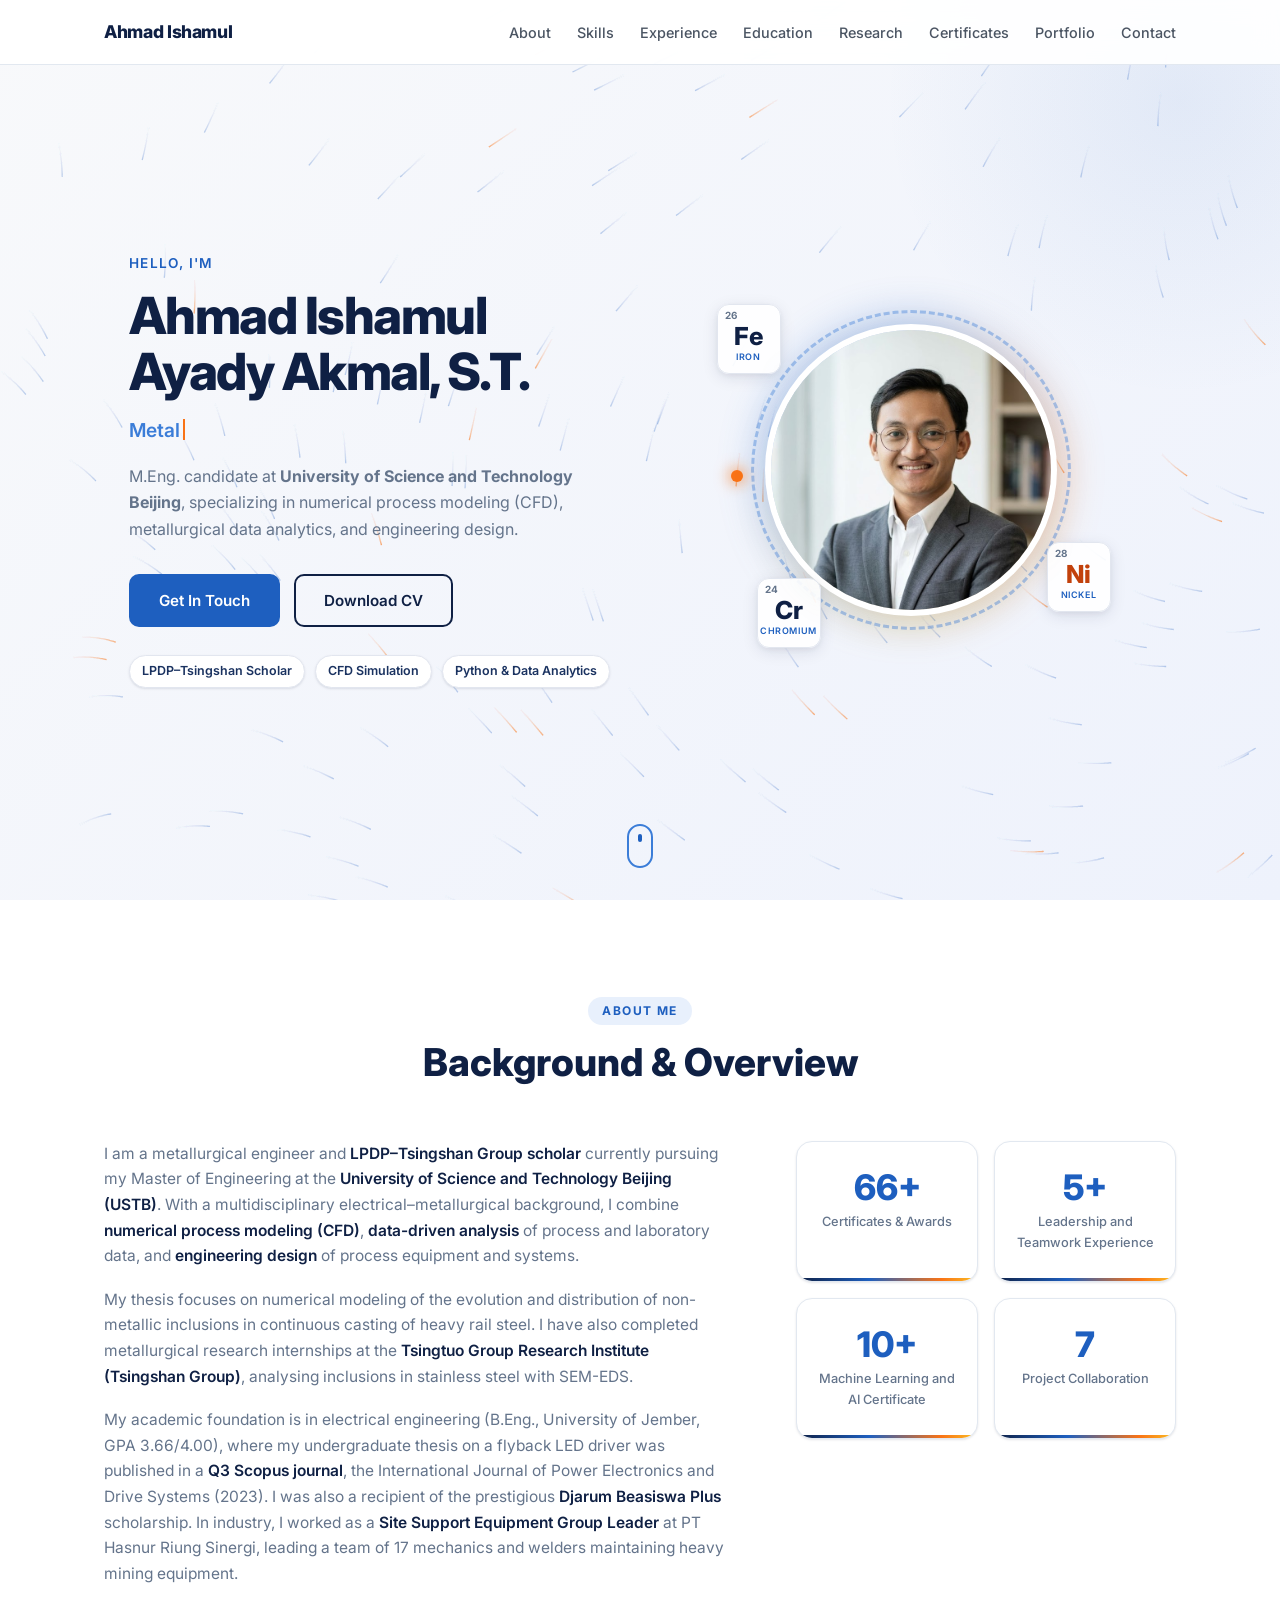
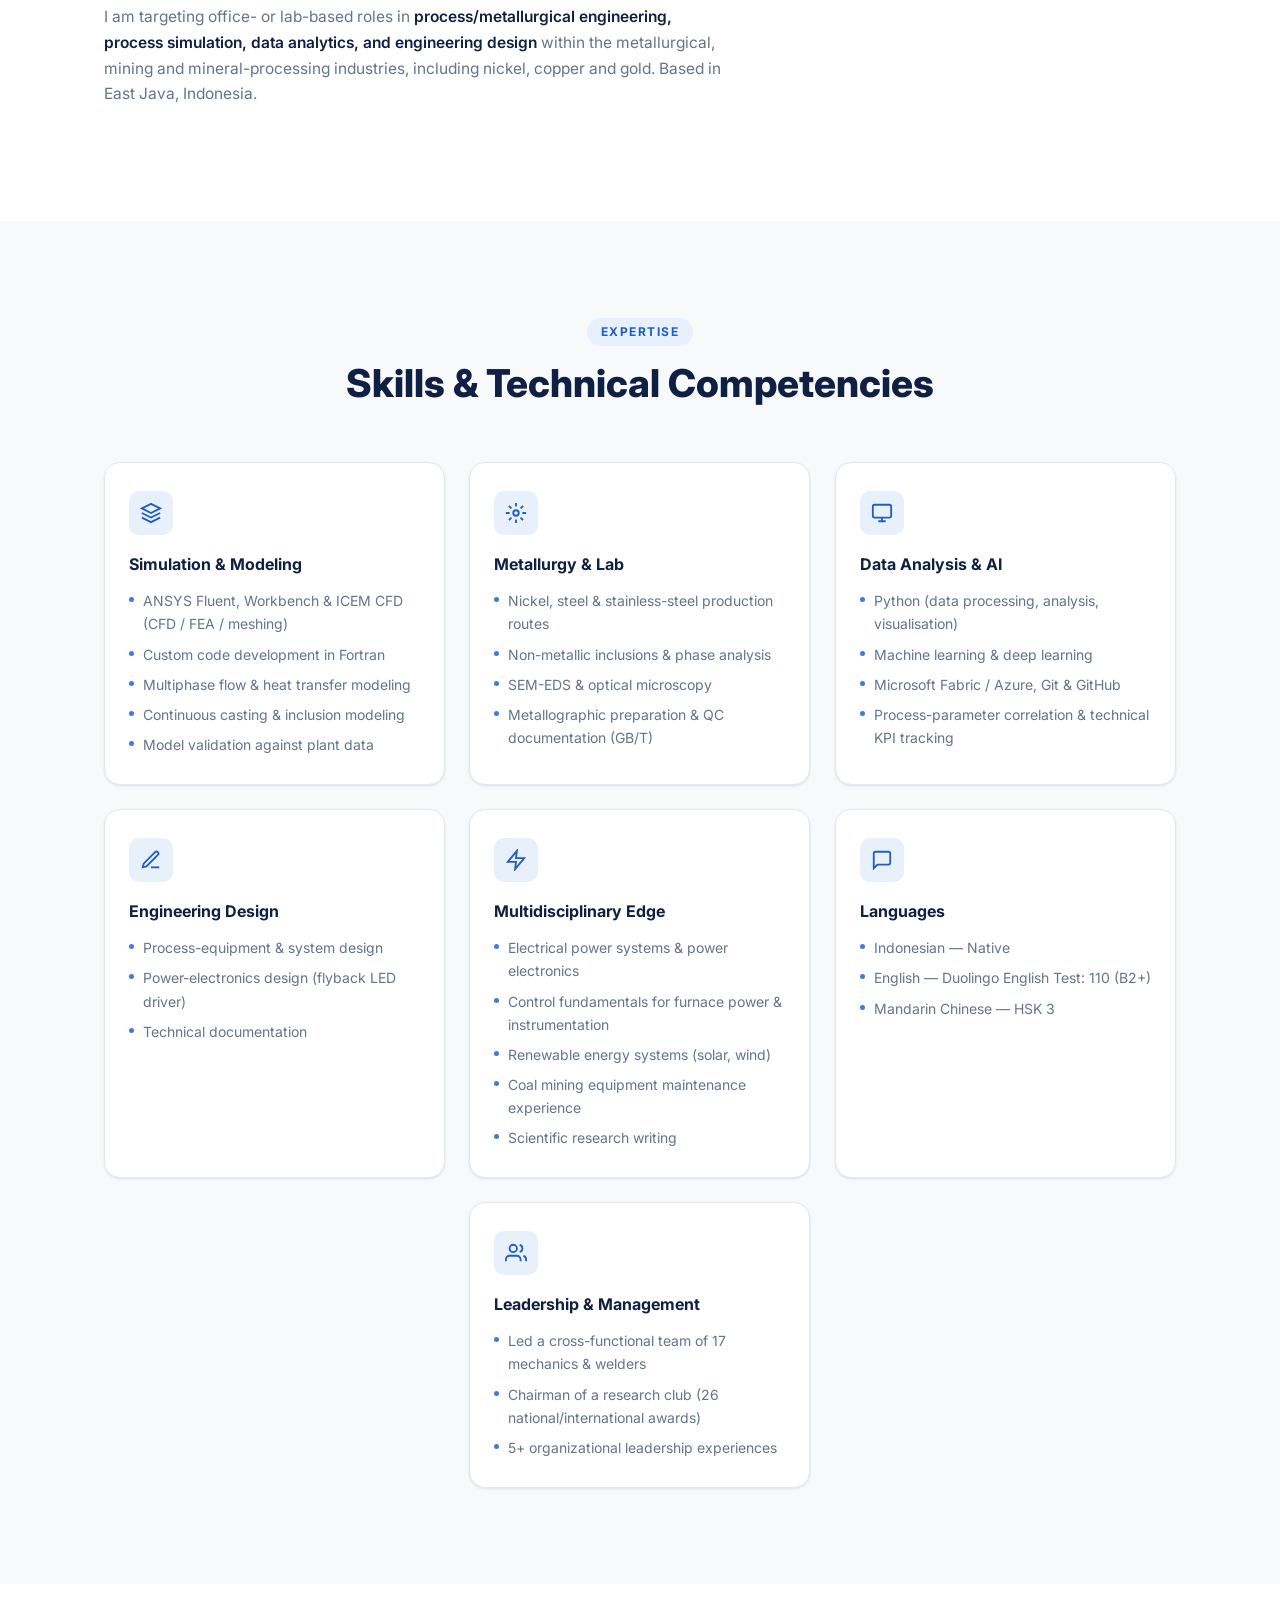
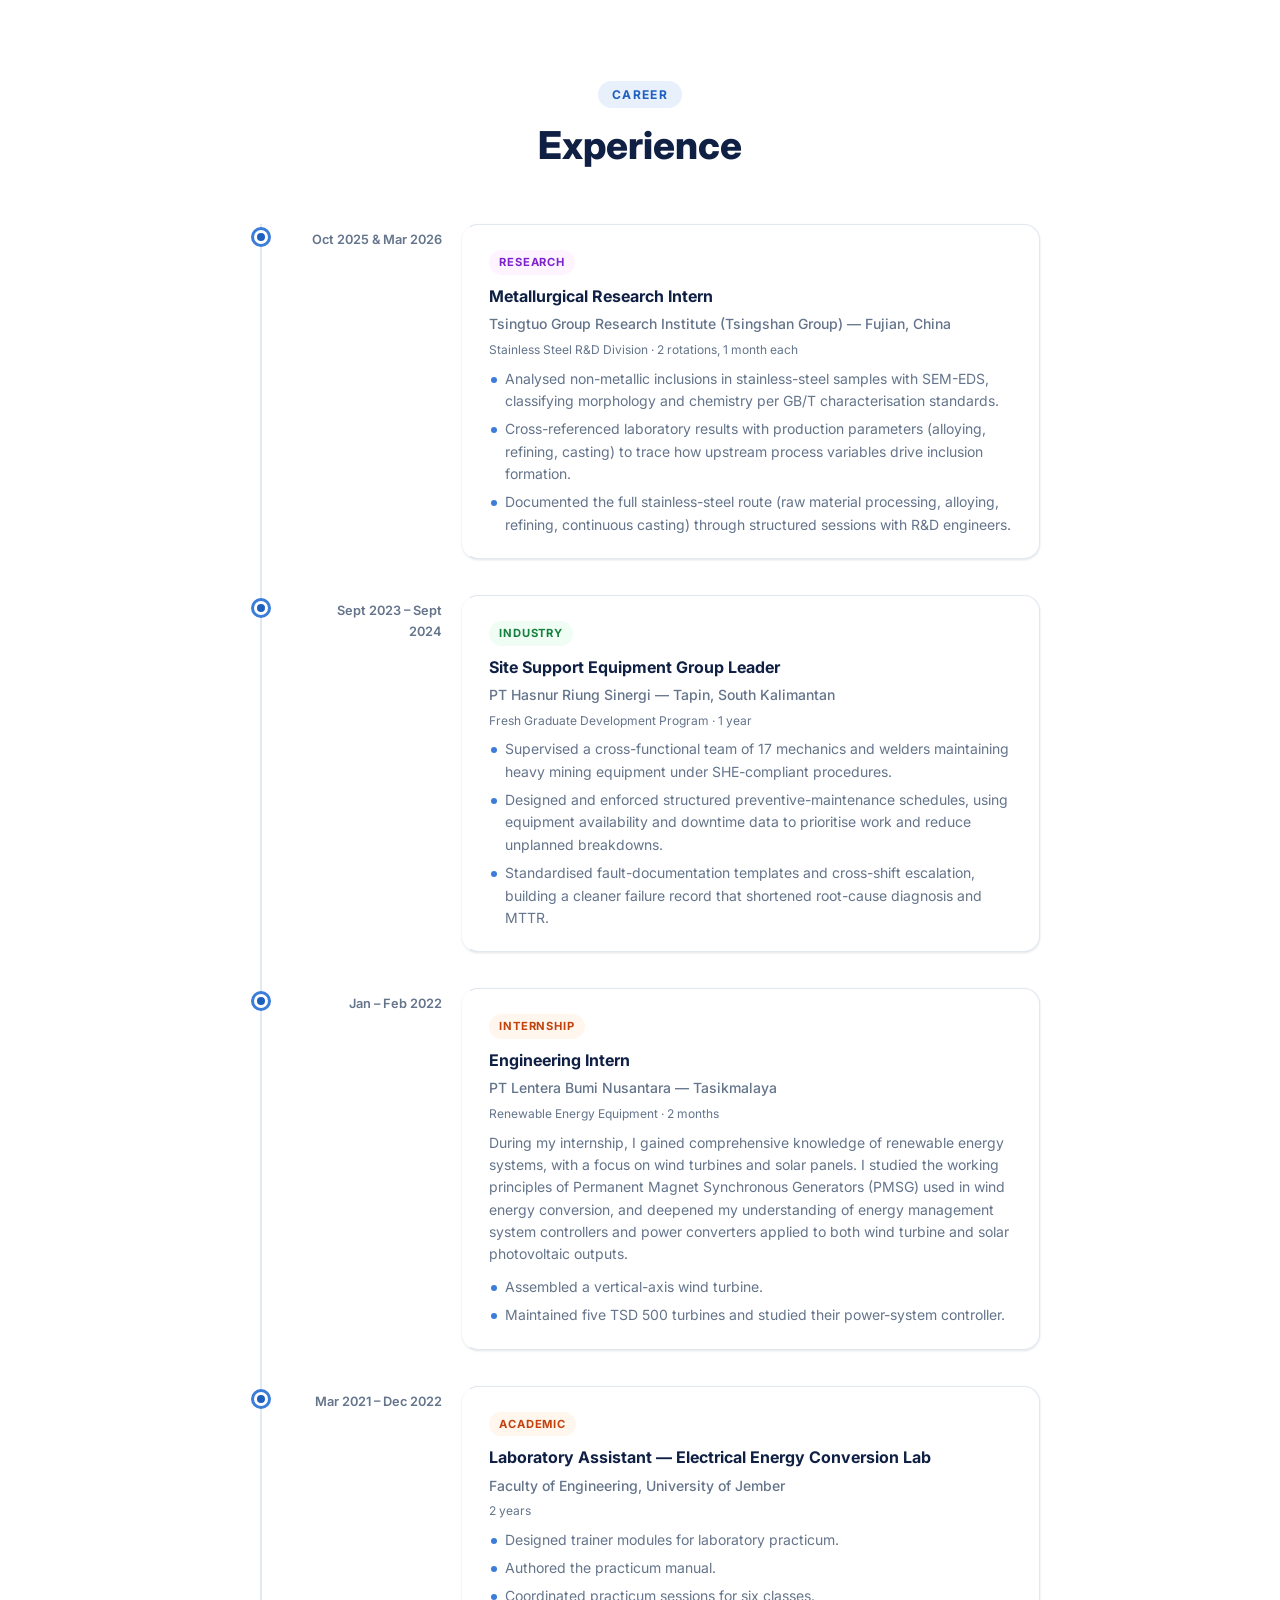
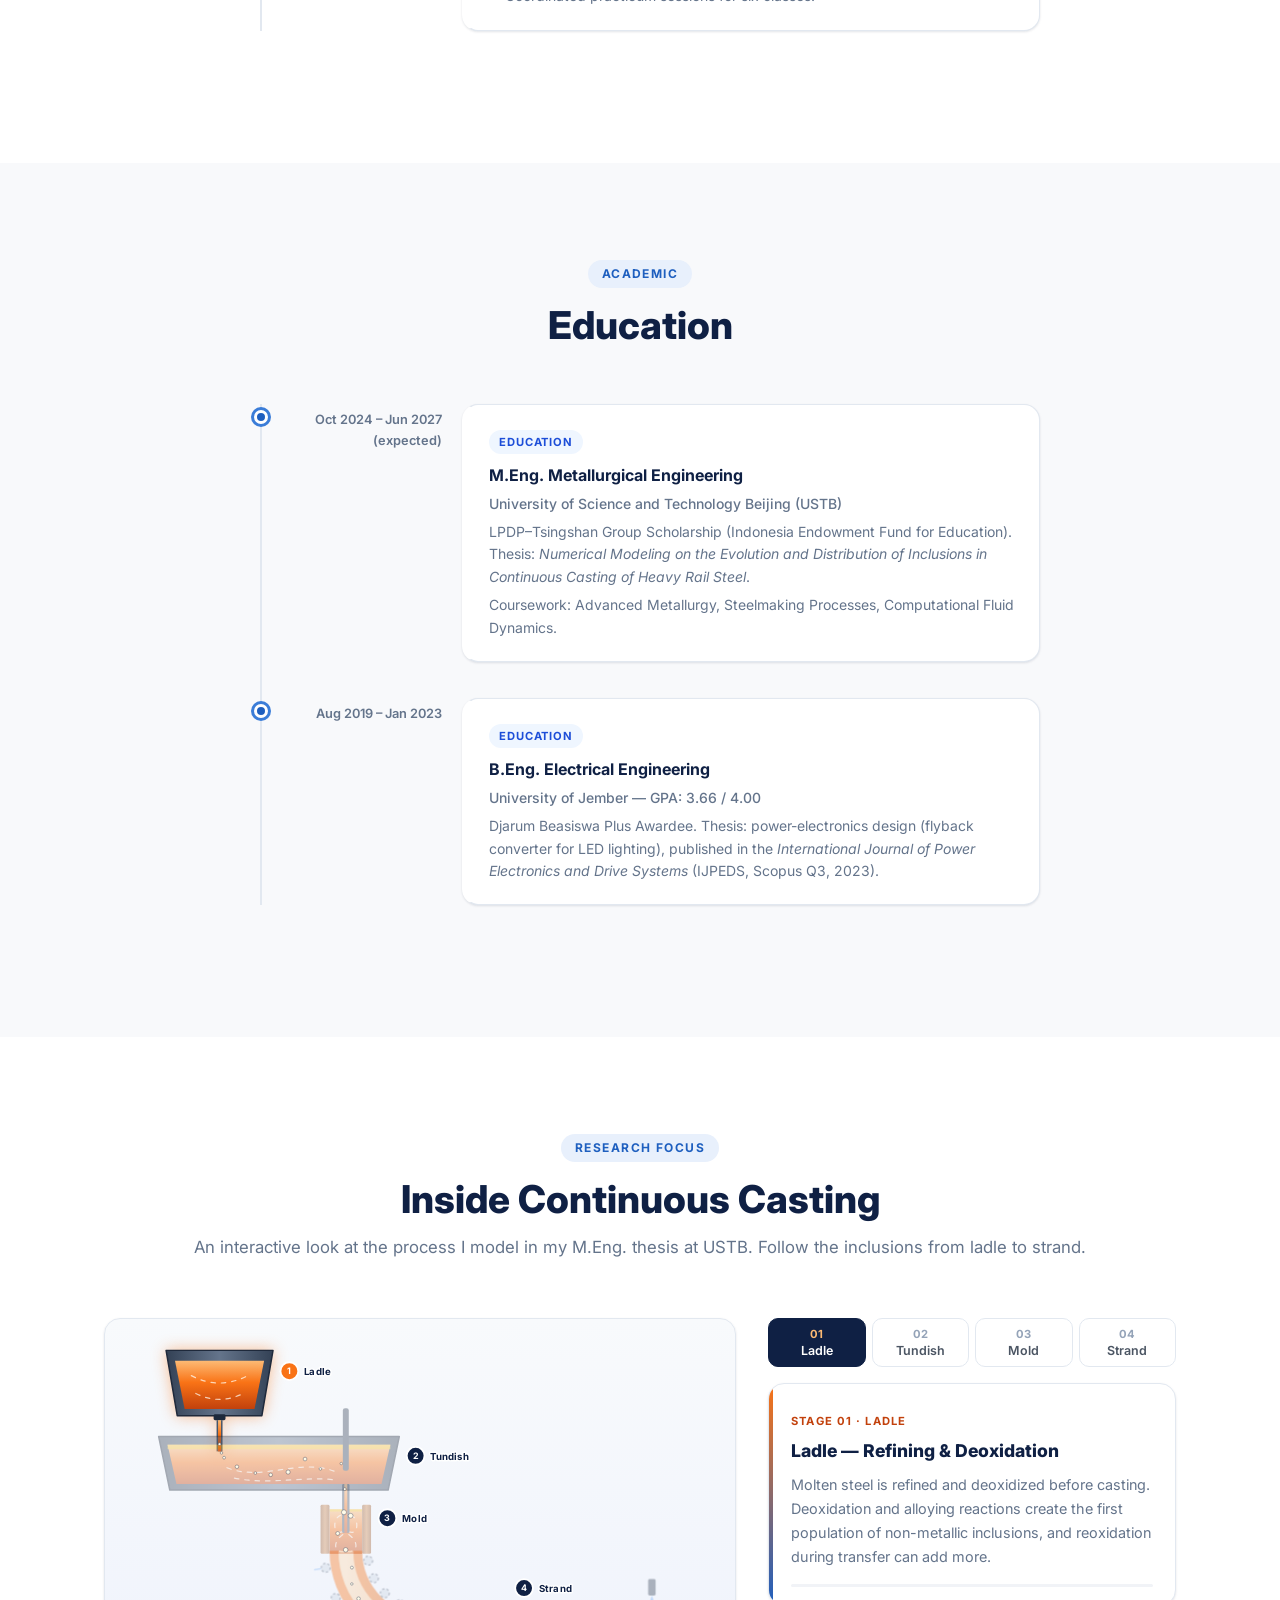
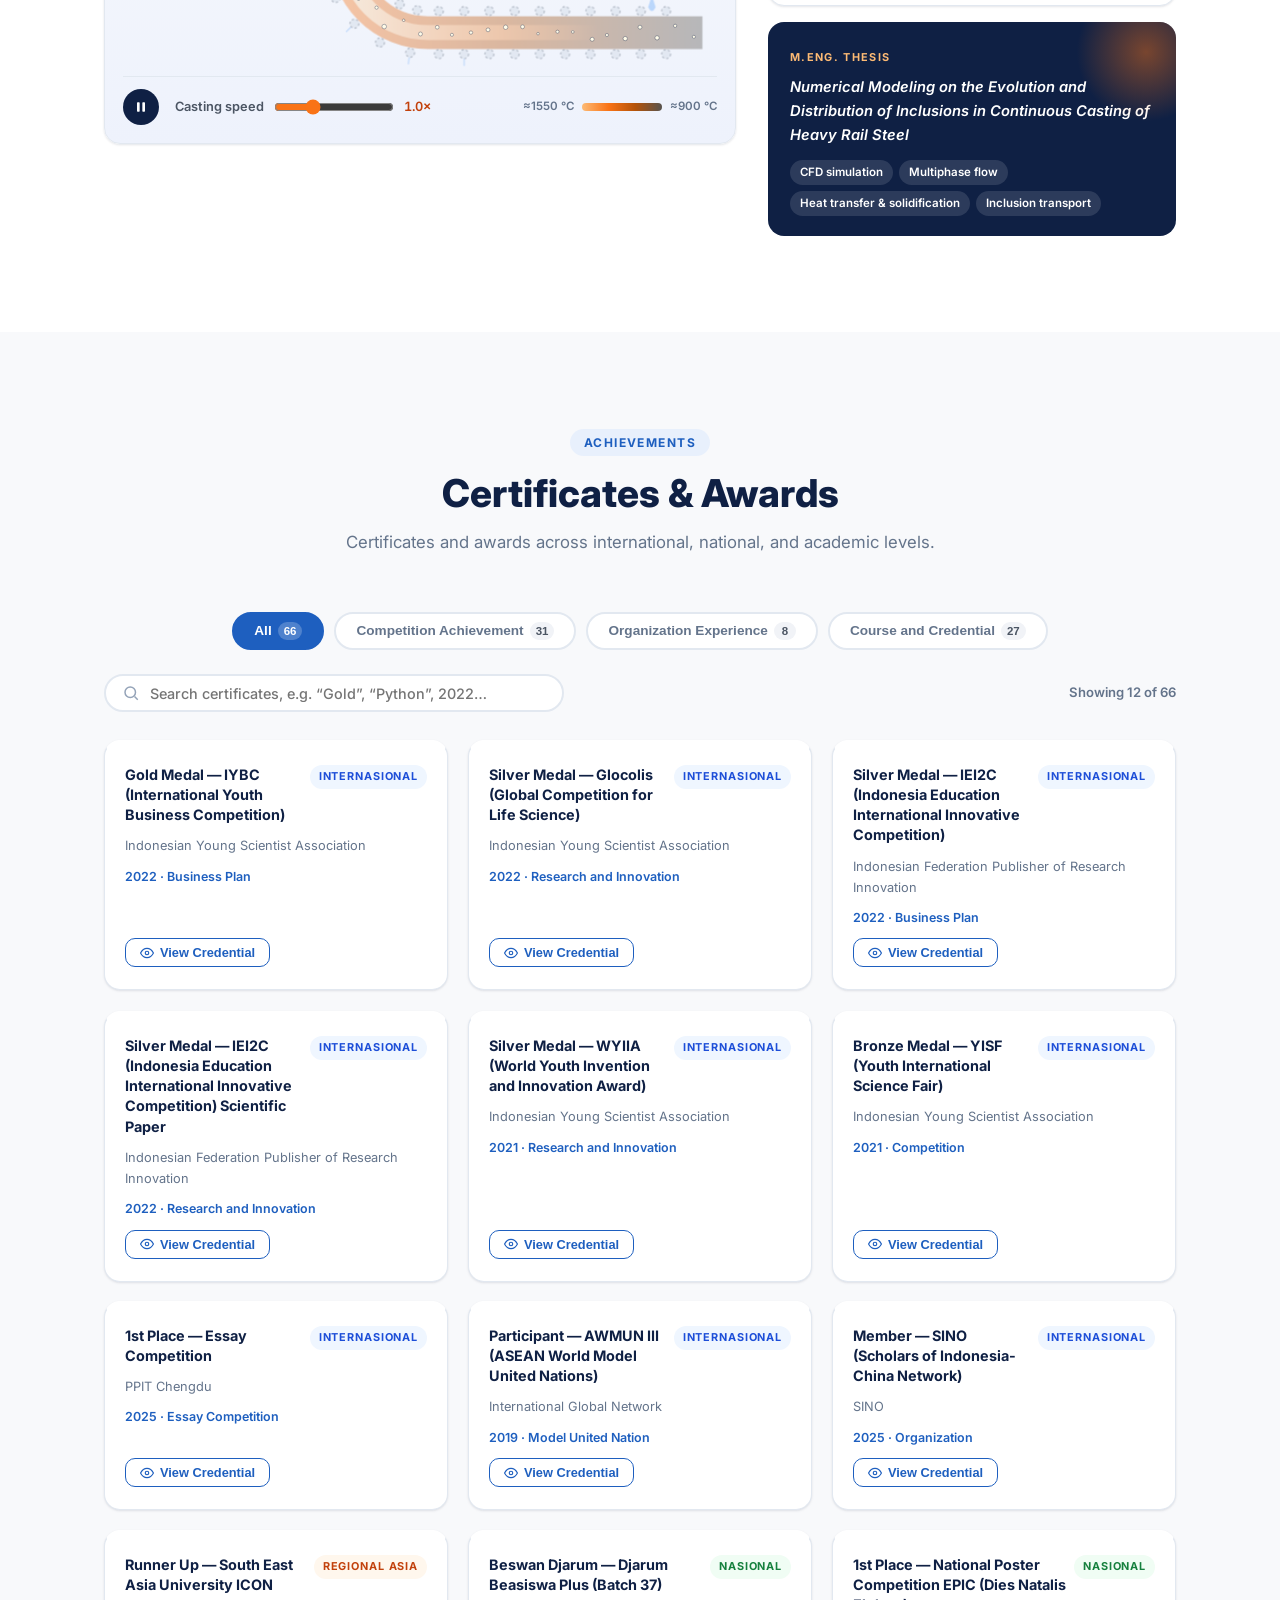
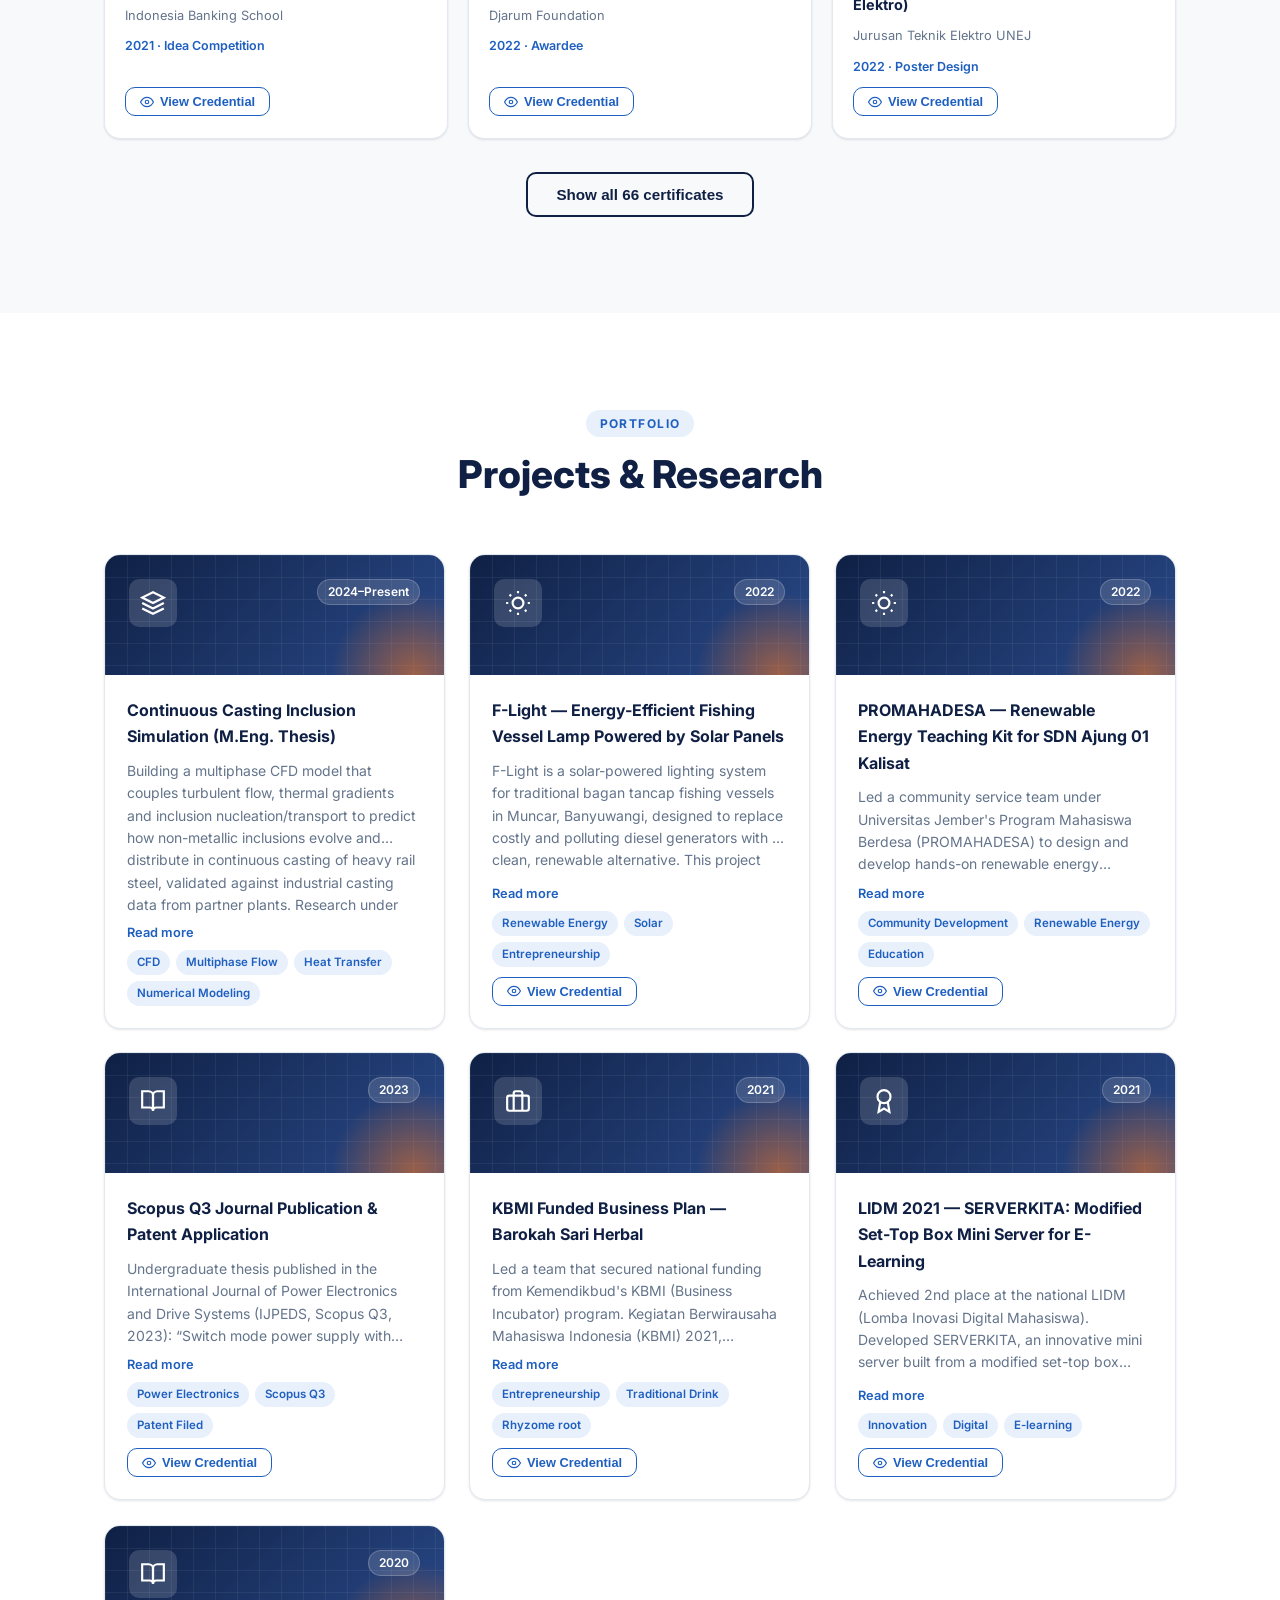
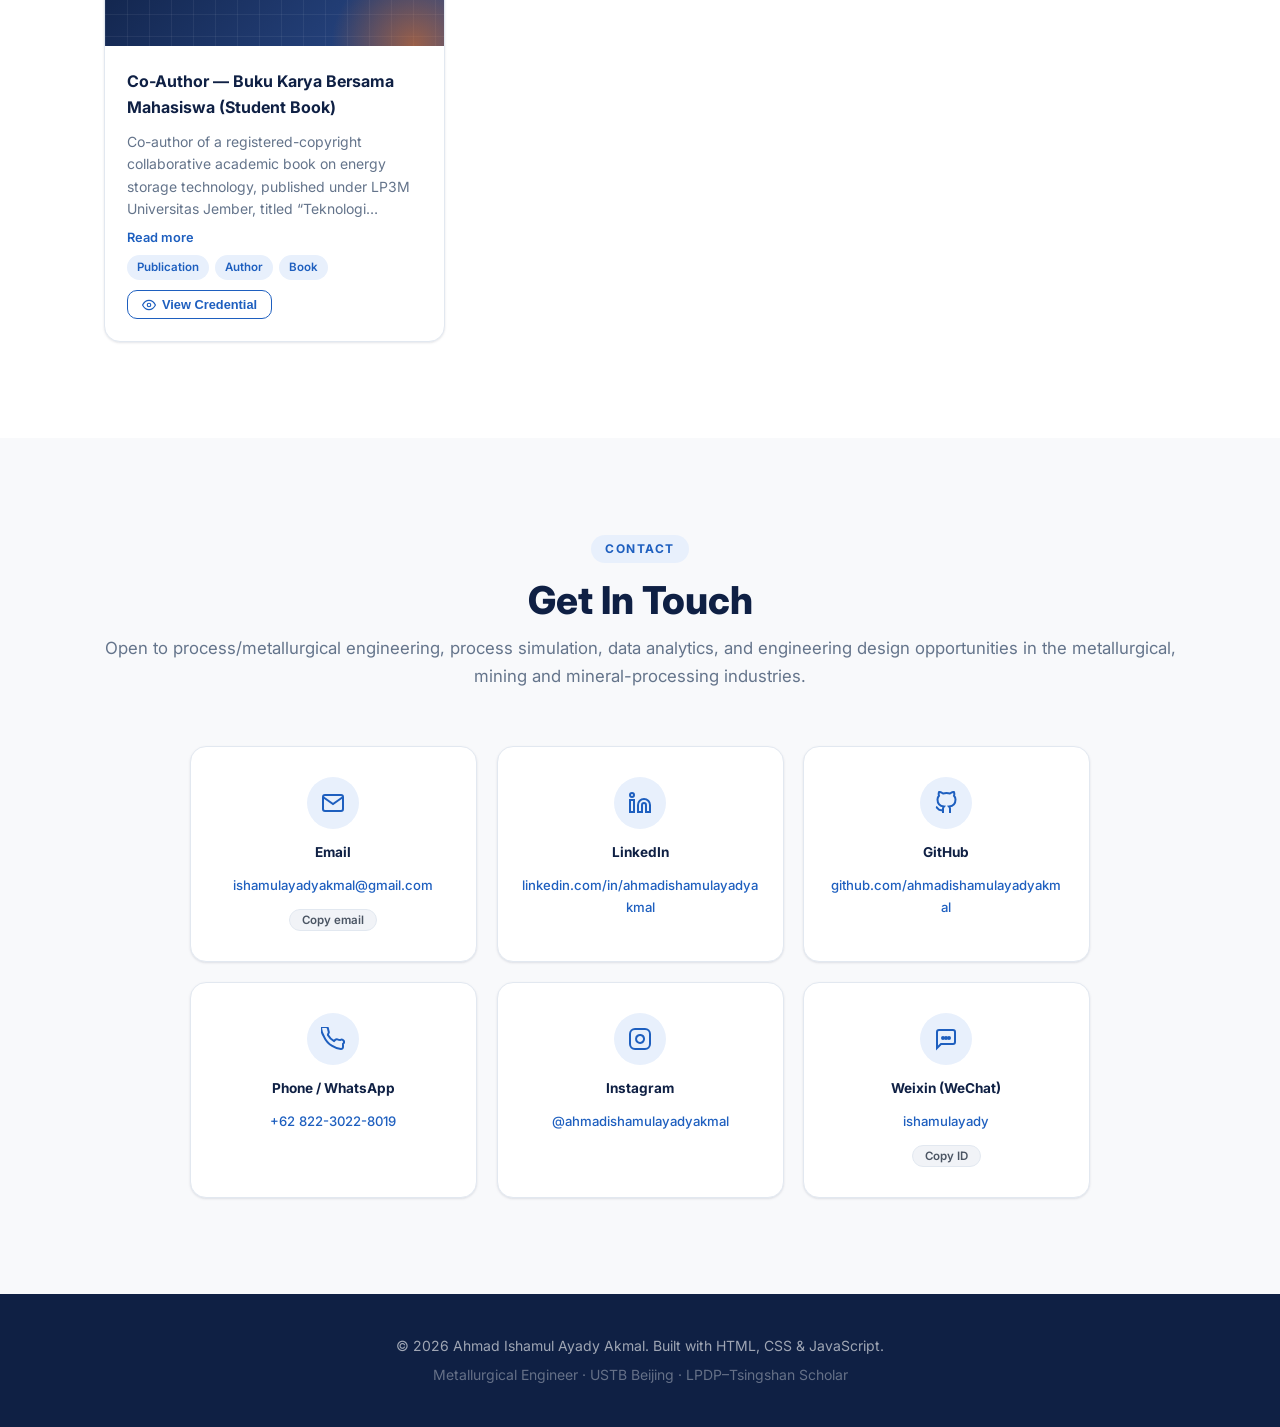
==== commit fa5c6293: "Update site content to match new CV - Replace CV PDF and update Download CV link - Hero: new roles (" ====
--- a/index.html
+++ b/index.html
@@ -4,12 +4,12 @@
   <meta charset="UTF-8" />
   <meta name="viewport" content="width=device-width, initial-scale=1.0" />
   <title>Ahmad Ishamul Ayady Akmal — Metallurgical Engineer</title>
-  <meta name="description" content="Personal portfolio of Ahmad Ishamul Ayady Akmal, M.Eng. candidate at USTB Beijing specializing in metallurgical engineering, continuous casting simulation, and process R&D." />
-  <meta name="keywords" content="Ahmad Ishamul, metallurgical engineer, USTB, ANSYS CFD, continuous casting, LPDP scholar" />
+  <meta name="description" content="Personal portfolio of Ahmad Ishamul Ayady Akmal, metallurgical engineer and M.Eng. candidate at USTB Beijing specializing in process modeling & simulation (CFD), metallurgical data analytics, and engineering design." />
+  <meta name="keywords" content="Ahmad Ishamul, metallurgical engineer, USTB, CFD simulation, process modeling, metallurgical data analytics, engineering design, continuous casting, LPDP scholar" />
   <meta name="author" content="Ahmad Ishamul Ayady Akmal" />
   <!-- Open Graph -->
   <meta property="og:title" content="Ahmad Ishamul Ayady Akmal — Metallurgical Engineer" />
-  <meta property="og:description" content="M.Eng. candidate at USTB Beijing | LPDP–Tsingshan Scholar | Process Engineering & R&D" />
+  <meta property="og:description" content="M.Eng. candidate at USTB Beijing | LPDP–Tsingshan Scholar | Process Modeling & Simulation · Metallurgical Data Analytics · Engineering Design" />
   <meta property="og:type" content="website" />
   <meta property="og:url" content="https://ahmadishamulayadyakmal.github.io" />
   <!-- Fonts -->
@@ -58,16 +58,16 @@
         <p class="hero-tagline hero-anim" style="--d:2"><span id="typed">Metallurgical Engineer</span><span class="caret" aria-hidden="true"></span></p>
         <p class="hero-subtitle hero-anim" style="--d:3">
           M.Eng. candidate at <strong>University of Science and Technology Beijing</strong>,
-          specializing in continuous casting simulation, inclusion analysis, and process engineering.
+          specializing in numerical process modeling (CFD), metallurgical data analytics, and engineering design.
         </p>
         <div class="hero-cta hero-anim" style="--d:4">
           <a href="#contact" class="btn btn-primary magnetic">Get In Touch</a>
-          <a href="assets/images/certificates/CV_Ahmad_Ishamul_ATS.pdf" target="_blank" class="btn btn-outline magnetic">Download CV</a>
+          <a href="assets/images/certificates/CV_Ahmad_Ishamul_Ayady_Akmal.pdf" target="_blank" class="btn btn-outline magnetic">Download CV</a>
         </div>
         <div class="hero-badges hero-anim" style="--d:5">
           <span class="badge">LPDP–Tsingshan Scholar</span>
-          <span class="badge">Djarum Beasiswa Plus</span>
-          <span class="badge">ANSYS CFD</span>
+          <span class="badge">CFD Simulation</span>
+          <span class="badge">Python &amp; Data Analytics</span>
         </div>
       </div>
       <div class="hero-image hero-anim" style="--d:2">
@@ -105,30 +105,35 @@
           <p>
             I am a metallurgical engineer and <strong>LPDP–Tsingshan Group scholar</strong> currently pursuing
             my Master of Engineering at the <strong>University of Science and Technology Beijing (USTB)</strong>.
-            My research focuses on numerical modeling of non-metallic inclusion evolution in continuous casting
-            of heavy rail steel using ANSYS Fluent CFD.
+            With a multidisciplinary electrical–metallurgical background, I combine <strong>numerical process
+            modeling (CFD)</strong>, <strong>data-driven analysis</strong> of process and laboratory data, and
+            <strong>engineering design</strong> of process equipment and systems.
+          </p>
+          <p>
+            My thesis focuses on numerical modeling of the evolution and distribution of non-metallic inclusions
+            in continuous casting of heavy rail steel. I have also completed metallurgical research internships at
+            the <strong>Tsingtuo Group Research Institute (Tsingshan Group)</strong>, analysing inclusions in
+            stainless steel with SEM-EDS.
           </p>
           <p>
             My academic foundation is in electrical engineering (B.Eng., University of Jember, GPA 3.66/4.00),
-            where my undergraduate thesis was published in a <strong>Q3 Scopus journal</strong> — the
-            International Journal of Power Electronics and Drive Systems (2023). I was also a recipient of the
-            prestigious <strong>Djarum Beasiswa Plus</strong> scholarship.
+            where my undergraduate thesis on a flyback LED driver was published in a <strong>Q3 Scopus journal</strong>,
+            the International Journal of Power Electronics and Drive Systems (2023). I was also a recipient of the
+            prestigious <strong>Djarum Beasiswa Plus</strong> scholarship. In industry, I worked as a
+            <strong>Site Support Equipment Group Leader</strong> at PT Hasnur Riung Sinergi, leading a team of
+            17 mechanics and welders maintaining heavy mining equipment.
           </p>
           <p>
-            Beyond academia, I have field experience as a <strong>Site Support Equipment Group Leader</strong>
-            at PT Hasnur Riung Sinergi, leading a team of 17 mechanics and welders in SHE-compliant
-            maintenance of heavy mining equipment in South Kalimantan.
-          </p>
-          <p>
-            I am targeting roles in <strong>process engineering, R&amp;D, laboratory analysis, and quality
-            assurance</strong> within metallurgical and smelting operations, leveraging both simulation
-            expertise and hands-on industrial experience.
+            I am targeting office- or lab-based roles in <strong>process/metallurgical engineering, process
+            simulation, data analytics, and engineering design</strong> within the metallurgical, mining and
+            mineral-processing industries, including nickel, copper and gold. Based in East Java, Indonesia.
           </p>
         </div>
         <div class="about-stats reveal reveal-right">
           <!-- To update stats: change the numbers and labels -->
           <div class="stat-card">
-            <span class="stat-number" data-count="63" data-suffix="+">63+</span>
+            <!-- Number is set automatically from the certificates list in main.js -->
+            <span class="stat-number" id="statCerts" data-count="66" data-suffix="+">66+</span>
             <span class="stat-label">Certificates &amp; Awards</span>
           </div>
           <div class="stat-card">
@@ -136,7 +141,7 @@
             <span class="stat-label">Leadership and Teamwork Experience</span>
           </div>
           <div class="stat-card">
-            <span class="stat-number" data-count="5" data-suffix="+">5+</span>
+            <span class="stat-number" data-count="10" data-suffix="+">10+</span>
             <span class="stat-label">Machine Learning and AI Certificate</span>
           </div>
           <div class="stat-card">
@@ -166,10 +171,11 @@
           </div>
           <h3>Simulation &amp; Modeling</h3>
           <ul>
-            <li>ANSYS Fluent, ICEM CFD and Maxwell</li>
-            <li>Continuous casting process modeling</li>
-            <li>Non-metallic inclusion analysis</li>
-            <li>Numerical simulation (finite volume methods)</li>
+            <li>ANSYS Fluent, Workbench &amp; ICEM CFD (CFD / FEA / meshing)</li>
+            <li>Custom code development in Fortran</li>
+            <li>Multiphase flow &amp; heat transfer modeling</li>
+            <li>Continuous casting &amp; inclusion modeling</li>
+            <li>Model validation against plant data</li>
           </ul>
         </div>
 
@@ -177,12 +183,12 @@
           <div class="skill-group-icon">
             <svg viewBox="0 0 24 24" fill="none" stroke="currentColor" stroke-width="2"><circle cx="12" cy="12" r="3"/><path d="M12 1v4M12 19v4M4.22 4.22l2.83 2.83M16.95 16.95l2.83 2.83M1 12h4M19 12h4M4.22 19.78l2.83-2.83M16.95 7.05l2.83-2.83"/></svg>
           </div>
-          <h3>Metallurgical Fundamentals</h3>
+          <h3>Metallurgy &amp; Lab</h3>
           <ul>
-            <li>Steel &amp; stainless-steel production route</li>
-            <li>Nickel smelting and alloying principles</li>
-            <li>Phase analysis &amp; inclusion mechanisms</li>
-            <li>Document quality standards &amp; QC workflows</li>
+            <li>Nickel, steel &amp; stainless-steel production routes</li>
+            <li>Non-metallic inclusions &amp; phase analysis</li>
+            <li>SEM-EDS &amp; optical microscopy</li>
+            <li>Metallographic preparation &amp; QC documentation (GB/T)</li>
           </ul>
         </div>
 
@@ -190,24 +196,38 @@
           <div class="skill-group-icon">
             <svg viewBox="0 0 24 24" fill="none" stroke="currentColor" stroke-width="2"><rect x="2" y="3" width="20" height="14" rx="2"/><path d="M8 21h8M12 17v4"/></svg>
           </div>
-          <h3>Data &amp; AI Tools</h3>
+          <h3>Data Analysis &amp; AI</h3>
           <ul>
-            <li>Python (AI-assisted &amp; data science)</li>
-            <li>Machine learning fundamentals</li>
-            <li>Data processing and visualization</li>
+            <li>Python (data processing, analysis, visualisation)</li>
+            <li>Machine learning &amp; deep learning</li>
+            <li>Microsoft Fabric / Azure, Git &amp; GitHub</li>
+            <li>Process-parameter correlation &amp; technical KPI tracking</li>
           </ul>
         </div>
 
         <div class="skill-group reveal">
           <div class="skill-group-icon">
-            <svg viewBox="0 0 24 24" fill="none" stroke="currentColor" stroke-width="2"><path d="M13 2H6a2 2 0 00-2 2v16a2 2 0 002 2h12a2 2 0 002-2V9z"/><polyline points="13 2 13 9 20 9"/></svg>
-          </div>
-          <h3>Interdisciplinary Background</h3>
+            <svg viewBox="0 0 24 24" fill="none" stroke="currentColor" stroke-width="2"><path d="M12 20h9"/><path d="M16.5 3.5a2.12 2.12 0 013 3L7 19l-4 1 1-4z"/></svg>
+          </div>
+          <h3>Engineering Design</h3>
           <ul>
-            <li>Electrical power systems &amp; generators</li>
+            <li>Process-equipment &amp; system design</li>
+            <li>Power-electronics design (flyback LED driver)</li>
+            <li>Technical documentation</li>
+          </ul>
+        </div>
+
+        <div class="skill-group reveal">
+          <div class="skill-group-icon">
+            <svg viewBox="0 0 24 24" fill="none" stroke="currentColor" stroke-width="2"><path d="M13 2L3 14h9l-1 8 10-12h-9l1-8z"/></svg>
+          </div>
+          <h3>Multidisciplinary Edge</h3>
+          <ul>
+            <li>Electrical power systems &amp; power electronics</li>
+            <li>Control fundamentals for furnace power &amp; instrumentation</li>
             <li>Renewable energy systems (solar, wind)</li>
-            <li>Scientific Research Writing</li>
-            <li>Coal Mining Industry Experience</li>
+            <li>Coal mining equipment maintenance experience</li>
+            <li>Scientific research writing</li>
           </ul>
         </div>
 
@@ -218,8 +238,8 @@
           <h3>Languages</h3>
           <ul>
             <li>Indonesian — Native</li>
-            <li>English — Duolingo English Test: 110</li>
-            <li>Mandarin Chinese — HSK 3 equivalent</li>
+            <li>English — Duolingo English Test: 110 (B2+)</li>
+            <li>Mandarin Chinese — HSK 3</li>
           </ul>
         </div>
 
@@ -229,8 +249,9 @@
           </div>
           <h3>Leadership &amp; Management</h3>
           <ul>
-            <li>Team leadership 5+ organizational experience</li>
-            <li>Cross-functional coordination</li>
+            <li>Led a cross-functional team of 17 mechanics &amp; welders</li>
+            <li>Chairman of a research club (26 national/international awards)</li>
+            <li>5+ organizational leadership experiences</li>
           </ul>
         </div>
 
@@ -254,25 +275,17 @@
         <!-- Most recent first -->
         <div class="timeline-item reveal">
           <div class="timeline-marker"></div>
-          <div class="timeline-date">Mar 2026</div>
+          <div class="timeline-date">Oct 2025 &amp; Mar 2026</div>
           <div class="timeline-card">
             <span class="timeline-tag research">Research</span>
             <h3>Metallurgical Research Intern</h3>
-            <p class="timeline-org">Tsingtuo Group Research Institute — Fujian, China</p>
-            <span class="timeline-duration">1 month</span>
-            <p>Hands-on exposure to GB/T-standard metallographic characterization, inclusion analysis, and multi-lab QC workflows. Attended structured lectures covering the full stainless steel production route and alloying principles.</p>
-          </div>
-        </div>
-
-        <div class="timeline-item reveal">
-          <div class="timeline-marker"></div>
-          <div class="timeline-date">Oct 2025</div>
-          <div class="timeline-card">
-            <span class="timeline-tag research">Research</span>
-            <h3>Metallurgical Research Intern</h3>
-            <p class="timeline-org">Tsingtuo Group Research Institute — Fujian, China</p>
-            <span class="timeline-duration">1 month</span>
-            <p>First rotation: exposure to metallographic characterization and inclusion analysis alongside the Tsingtuo R&D team.</p>
+            <p class="timeline-org">Tsingtuo Group Research Institute (Tsingshan Group) — Fujian, China</p>
+            <span class="timeline-duration">Stainless Steel R&amp;D Division · 2 rotations, 1 month each</span>
+            <ul>
+              <li>Analysed non-metallic inclusions in stainless-steel samples with SEM-EDS, classifying morphology and chemistry per GB/T characterisation standards.</li>
+              <li>Cross-referenced laboratory results with production parameters (alloying, refining, casting) to trace how upstream process variables drive inclusion formation.</li>
+              <li>Documented the full stainless-steel route (raw material processing, alloying, refining, continuous casting) through structured sessions with R&amp;D engineers.</li>
+            </ul>
           </div>
         </div>
 
@@ -283,8 +296,12 @@
             <span class="timeline-tag work">Industry</span>
             <h3>Site Support Equipment Group Leader</h3>
             <p class="timeline-org">PT Hasnur Riung Sinergi — Tapin, South Kalimantan</p>
-            <span class="timeline-duration">1 year</span>
-            <p>Fresh Graduate Development Program. Supervised SHE-compliant maintenance of heavy mining equipment; coordinated cross-functional troubleshooting and structured fault documentation across a team of 17 mechanics and welders.</p>
+            <span class="timeline-duration">Fresh Graduate Development Program · 1 year</span>
+            <ul>
+              <li>Supervised a cross-functional team of 17 mechanics and welders maintaining heavy mining equipment under SHE-compliant procedures.</li>
+              <li>Designed and enforced structured preventive-maintenance schedules, using equipment availability and downtime data to prioritise work and reduce unplanned breakdowns.</li>
+              <li>Standardised fault-documentation templates and cross-shift escalation, building a cleaner failure record that shortened root-cause diagnosis and MTTR.</li>
+            </ul>
           </div>
         </div>
 
@@ -294,21 +311,29 @@
           <div class="timeline-card">
             <span class="timeline-tag internship">Internship</span>
             <h3>Engineering Intern</h3>
-            <p class="timeline-org">PT Lentera Bumi Nusantara</p>
-            <span class="timeline-duration">2 months</span>
+            <p class="timeline-org">PT Lentera Bumi Nusantara — Tasikmalaya</p>
+            <span class="timeline-duration">Renewable Energy Equipment · 2 months</span>
             <p>During my internship, I gained comprehensive knowledge of renewable energy systems, with a focus on wind turbines and solar panels. I studied the working principles of Permanent Magnet Synchronous Generators (PMSG) used in wind energy conversion, and deepened my understanding of energy management system controllers and power converters applied to both wind turbine and solar photovoltaic outputs.</p>
+            <ul>
+              <li>Assembled a vertical-axis wind turbine.</li>
+              <li>Maintained five TSD 500 turbines and studied their power-system controller.</li>
+            </ul>
           </div>
         </div>
 
         <div class="timeline-item reveal">
           <div class="timeline-marker"></div>
-          <div class="timeline-date">2021 – 2022</div>
+          <div class="timeline-date">Mar 2021 – Dec 2022</div>
           <div class="timeline-card">
             <span class="timeline-tag internship">Academic</span>
-            <h3>Laboratory Assistant — Electrical Engineering</h3>
+            <h3>Laboratory Assistant — Electrical Energy Conversion Lab</h3>
             <p class="timeline-org">Faculty of Engineering, University of Jember</p>
             <span class="timeline-duration">2 years</span>
-            <p>Assisted lecturers in practical laboratory sessions for Electrical Engineering courses. Responsible for equipment preparation, guiding students through experiment procedures, and evaluating practicum reports.</p>
+            <ul>
+              <li>Designed trainer modules for laboratory practicum.</li>
+              <li>Authored the practicum manual.</li>
+              <li>Coordinated practicum sessions for six classes.</li>
+            </ul>
           </div>
         </div>
 
@@ -329,12 +354,13 @@
 
         <div class="timeline-item reveal">
           <div class="timeline-marker"></div>
-          <div class="timeline-date">Oct 2024 – Present</div>
+          <div class="timeline-date">Oct 2024 – Jun 2027 (expected)</div>
           <div class="timeline-card">
             <span class="timeline-tag education">Education</span>
             <h3>M.Eng. Metallurgical Engineering</h3>
             <p class="timeline-org">University of Science and Technology Beijing (USTB)</p>
-            <p>LPDP–Tsingshan Group Scholarship Recipient. Thesis: <em>Numerical Modeling on the Evolution and Distribution of Inclusions in Continuous Casting of Heavy Rail Steel</em>.</p>
+            <p>LPDP–Tsingshan Group Scholarship (Indonesia Endowment Fund for Education). Thesis: <em>Numerical Modeling on the Evolution and Distribution of Inclusions in Continuous Casting of Heavy Rail Steel</em>.</p>
+            <p>Coursework: Advanced Metallurgy, Steelmaking Processes, Computational Fluid Dynamics.</p>
           </div>
         </div>
 
@@ -345,7 +371,7 @@
             <span class="timeline-tag education">Education</span>
             <h3>B.Eng. Electrical Engineering</h3>
             <p class="timeline-org">University of Jember — GPA: 3.66 / 4.00</p>
-            <p>Djarum Beasiswa Plus Awardee. Undergraduate thesis published in a Q3 Scopus journal: <em>International Journal of Power Electronics and Drive Systems</em> (2023).</p>
+            <p>Djarum Beasiswa Plus Awardee. Thesis: power-electronics design (flyback converter for LED lighting), published in the <em>International Journal of Power Electronics and Drive Systems</em> (IJPEDS, Scopus Q3, 2023).</p>
           </div>
         </div>
 
@@ -477,8 +503,8 @@
             <span class="cast-thesis-label">M.Eng. Thesis</span>
             <p>Numerical Modeling on the Evolution and Distribution of Inclusions in Continuous Casting of Heavy Rail Steel</p>
             <div class="project-tags">
-              <span class="project-tag">ANSYS Fluent</span>
-              <span class="project-tag">Fluid flow</span>
+              <span class="project-tag">CFD simulation</span>
+              <span class="project-tag">Multiphase flow</span>
               <span class="project-tag">Heat transfer &amp; solidification</span>
               <span class="project-tag">Inclusion transport</span>
             </div>
@@ -549,7 +575,7 @@
       <div class="section-header reveal">
         <span class="section-tag">Contact</span>
         <h2>Get In Touch</h2>
-        <p class="section-desc">Open to process engineering, R&amp;D, and QA opportunities in metallurgical and smelting industries.</p>
+        <p class="section-desc">Open to process/metallurgical engineering, process simulation, data analytics, and engineering design opportunities in the metallurgical, mining and mineral-processing industries.</p>
       </div>
       <div class="contact-grid">
         <div class="contact-card reveal">
--- a/assets/css/style.css
+++ b/assets/css/style.css
@@ -372,6 +372,21 @@
 .timeline-org { font-size: .85rem; color: var(--accent); font-weight: 500; margin-bottom: 4px; }
 .timeline-duration { display: block; font-size: .75rem; color: var(--text-muted); margin-bottom: 8px; }
 .timeline-card p { font-size: .875rem; color: var(--text-muted); line-height: 1.6; }
+.timeline-card p + p { margin-top: 6px; }
+.timeline-card ul { display: flex; flex-direction: column; gap: 6px; margin-top: 4px; }
+.timeline-card p + ul { margin-top: 10px; }
+.timeline-card li {
+  font-size: .875rem; color: var(--text-muted); line-height: 1.6;
+  padding-left: 16px; position: relative;
+}
+.timeline-card li::before {
+  content: ''; position: absolute; left: 2px; top: 9px;
+  width: 6px; height: 6px; border-radius: 50%; background: var(--accent-light);
+}
+/* 7 skill cards: centre the last one on the 3-column layout */
+@media (min-width: 1025px) {
+  .skill-group:last-child:nth-child(3n+1) { grid-column: 2; }
+}
 
 /* ================================================================
    CERTIFICATES
@@ -955,6 +970,7 @@
 .modal-open { font-size: .8rem; font-weight: 600; color: var(--accent); white-space: nowrap; }
 .modal-open:hover { text-decoration: underline; }
 .modal-header h3 { padding-right: 12px; }
+.modal-note { padding: 48px 24px; text-align: center; color: var(--text-muted); font-size: .95rem; }
 
 /* ---- Responsive for new parts ---- */
 .nav-brand { white-space: nowrap; }
